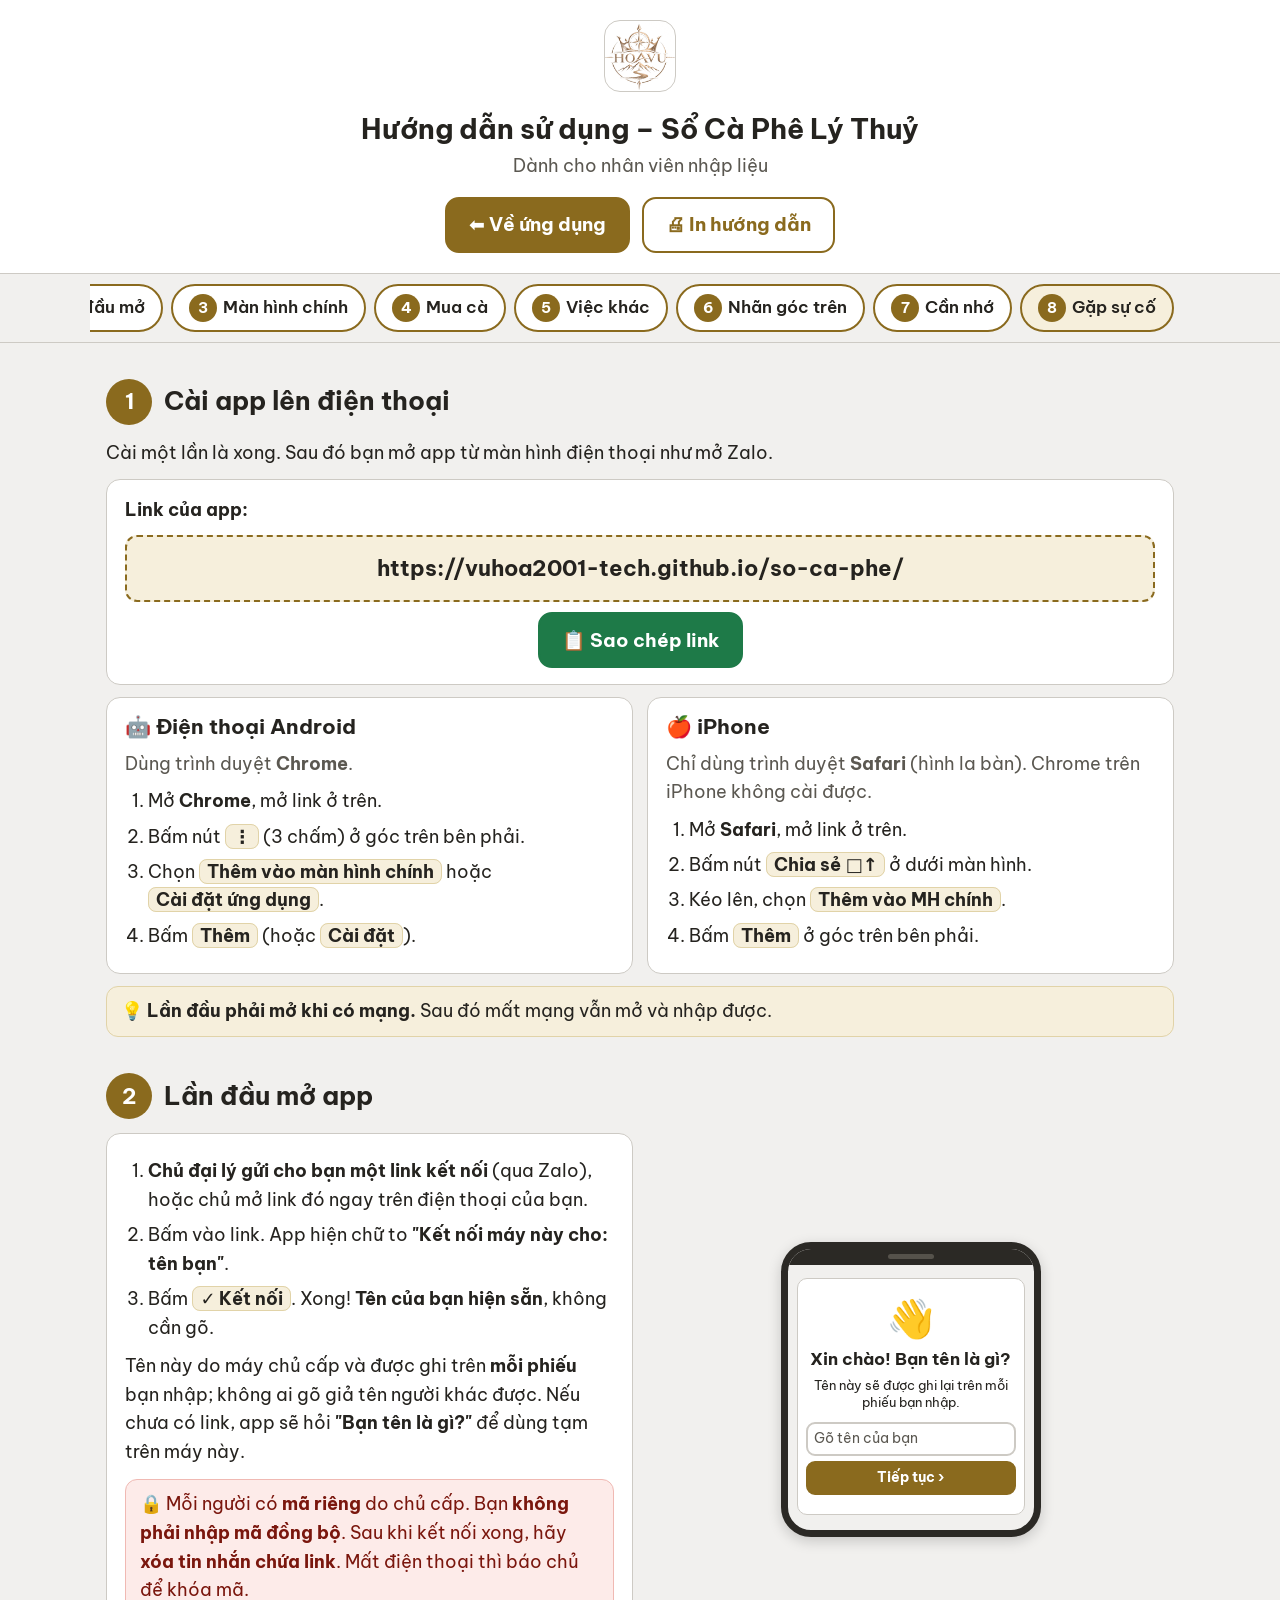
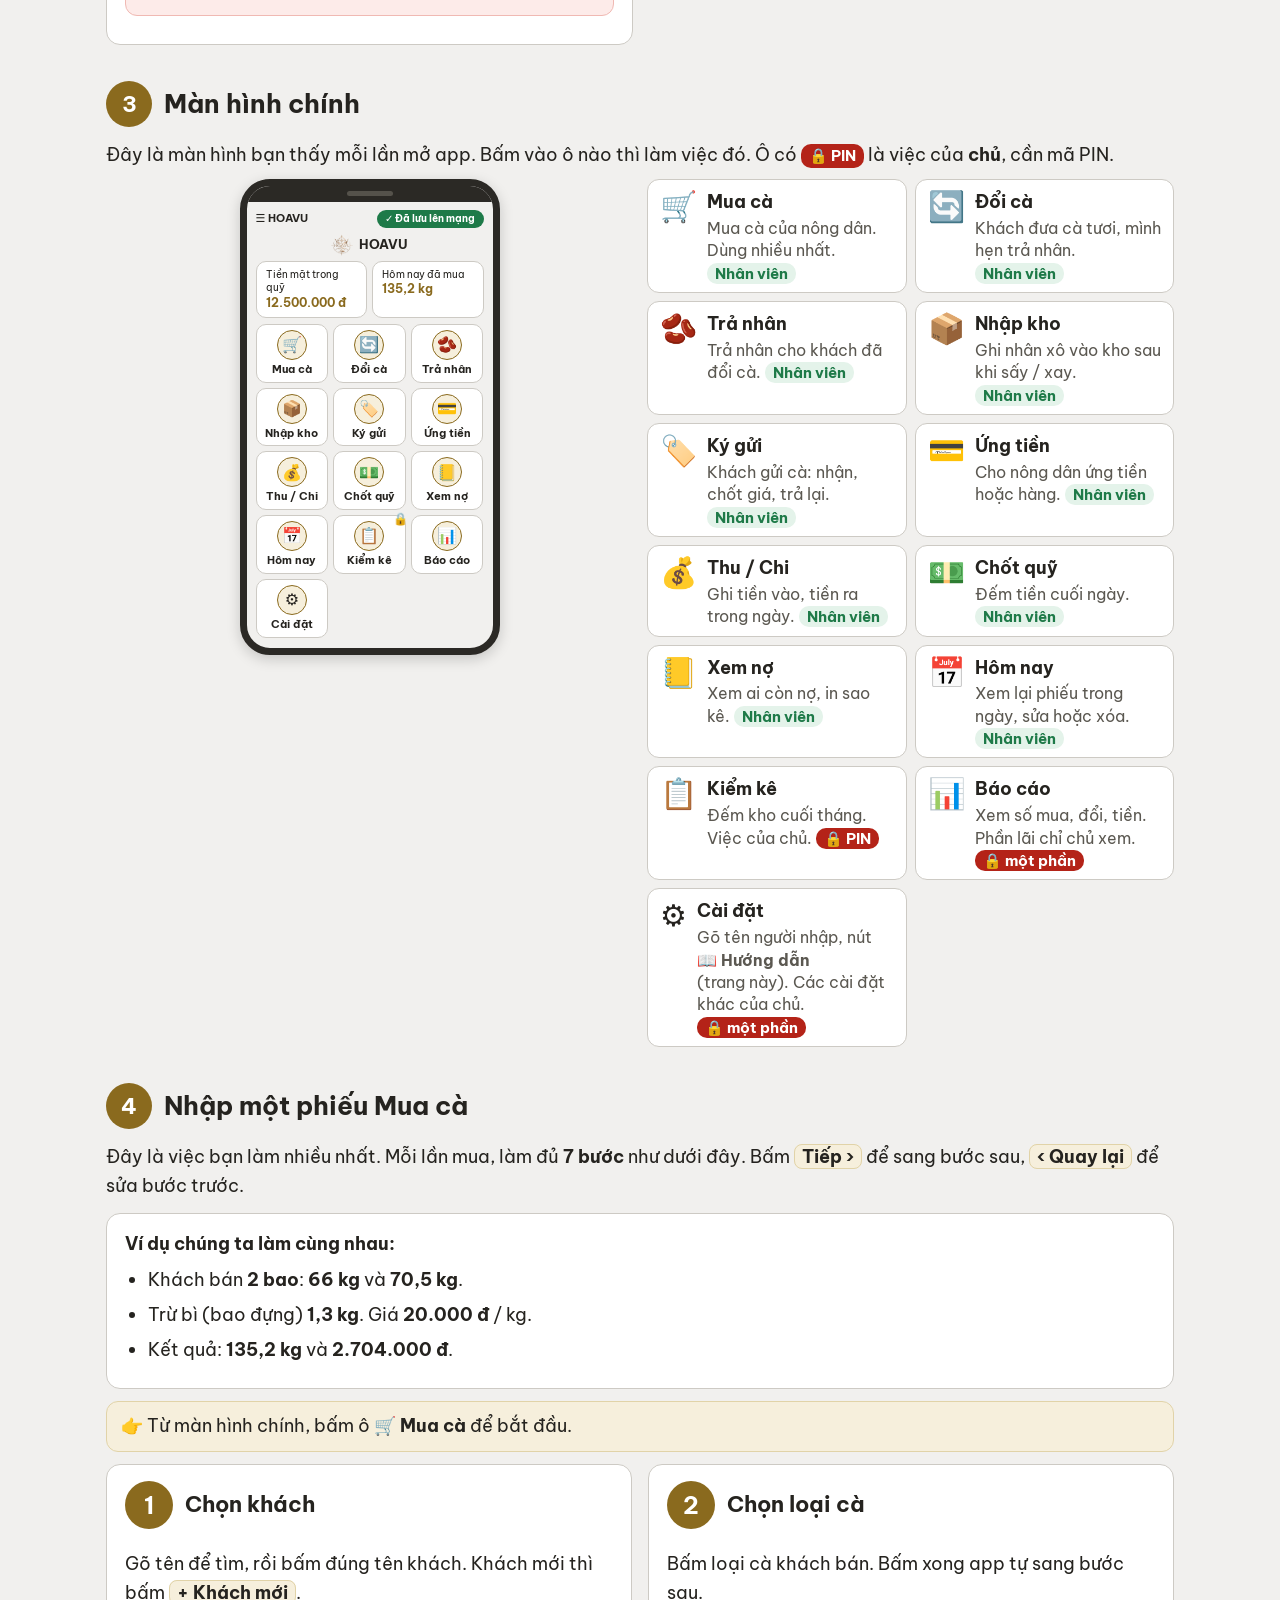
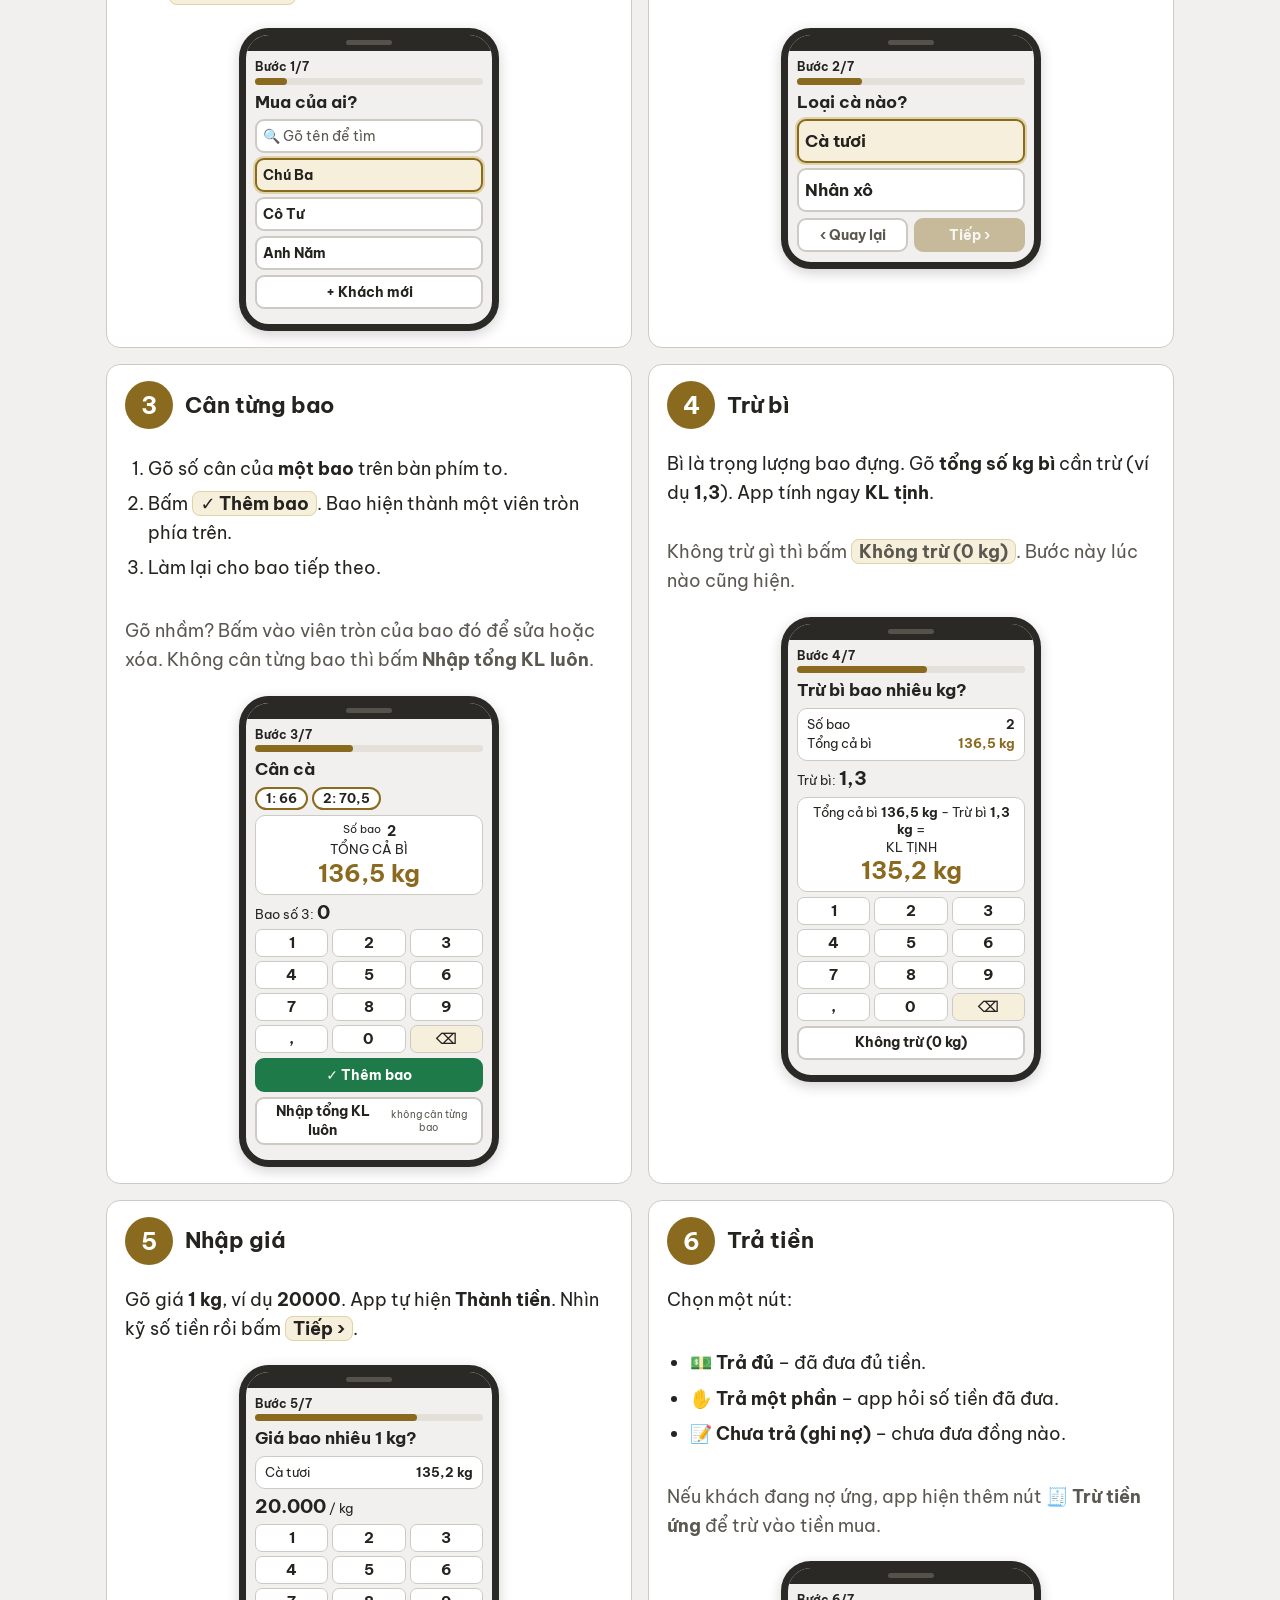
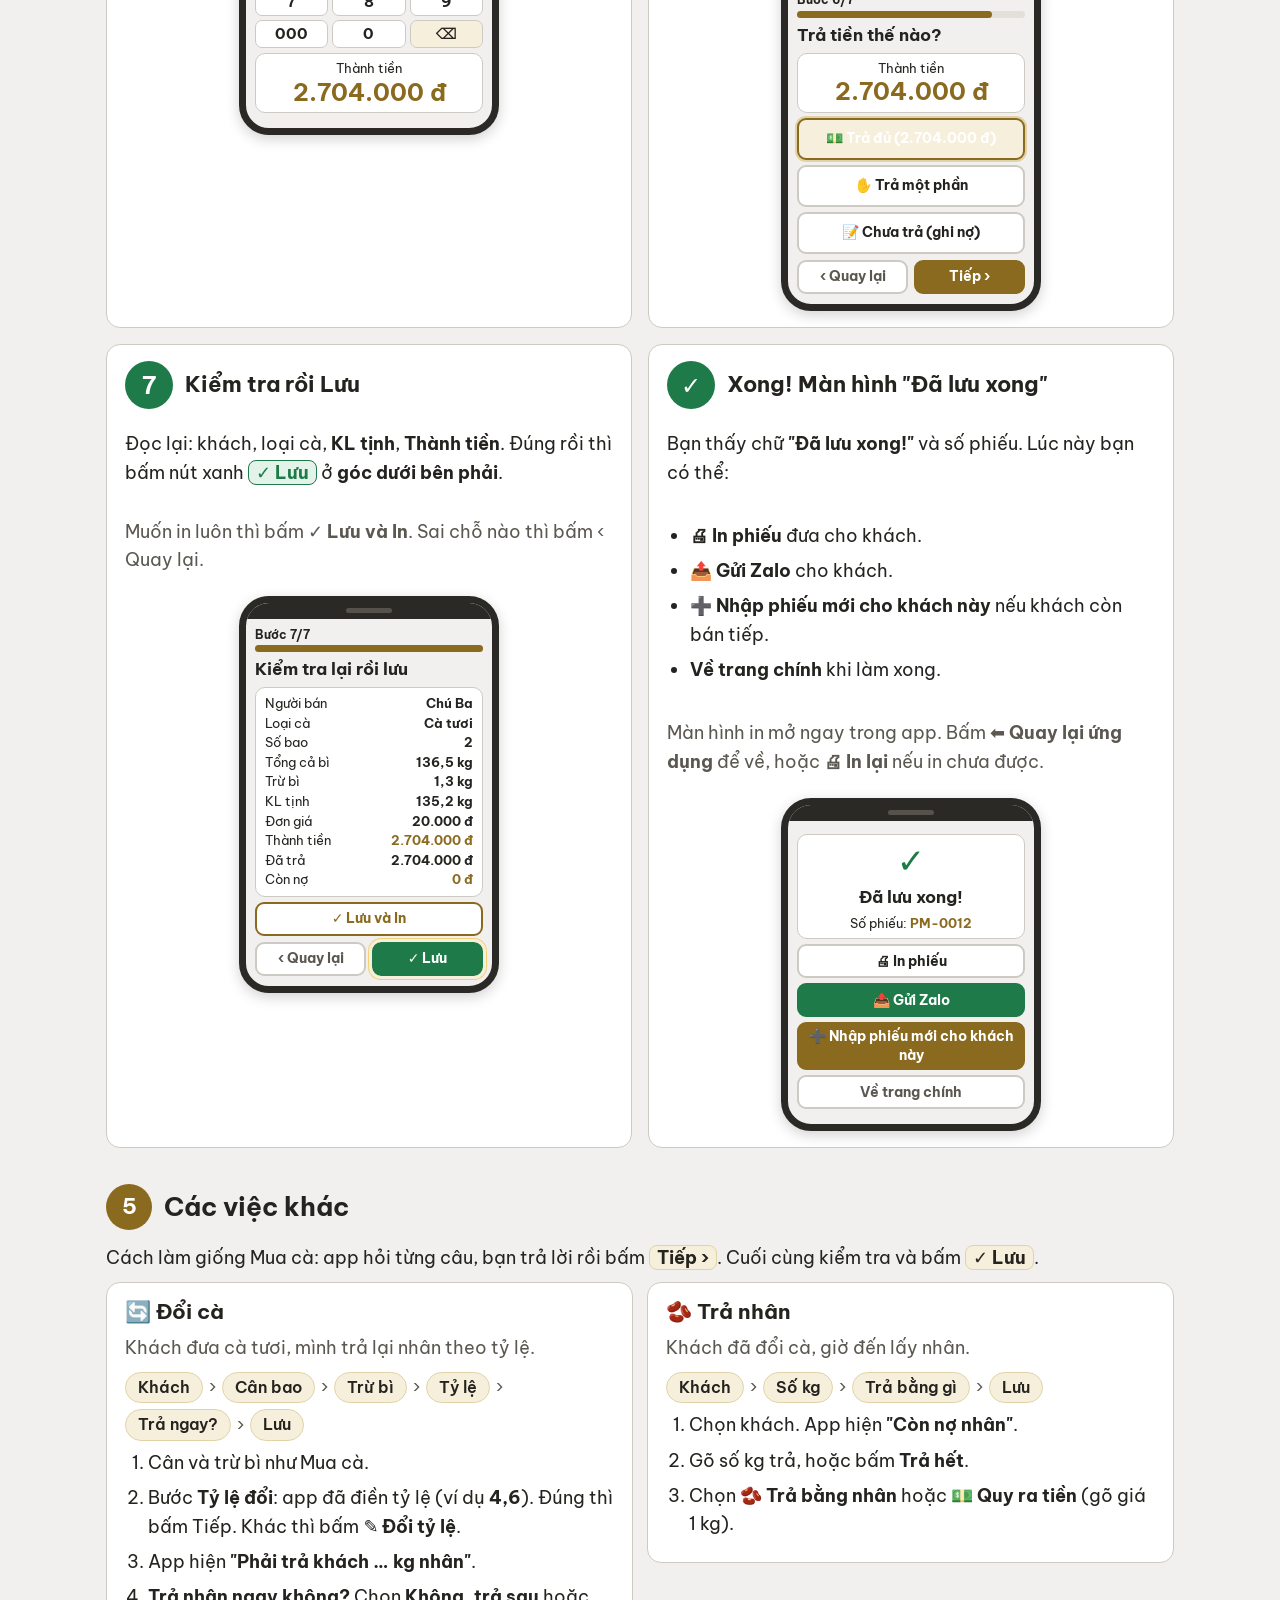
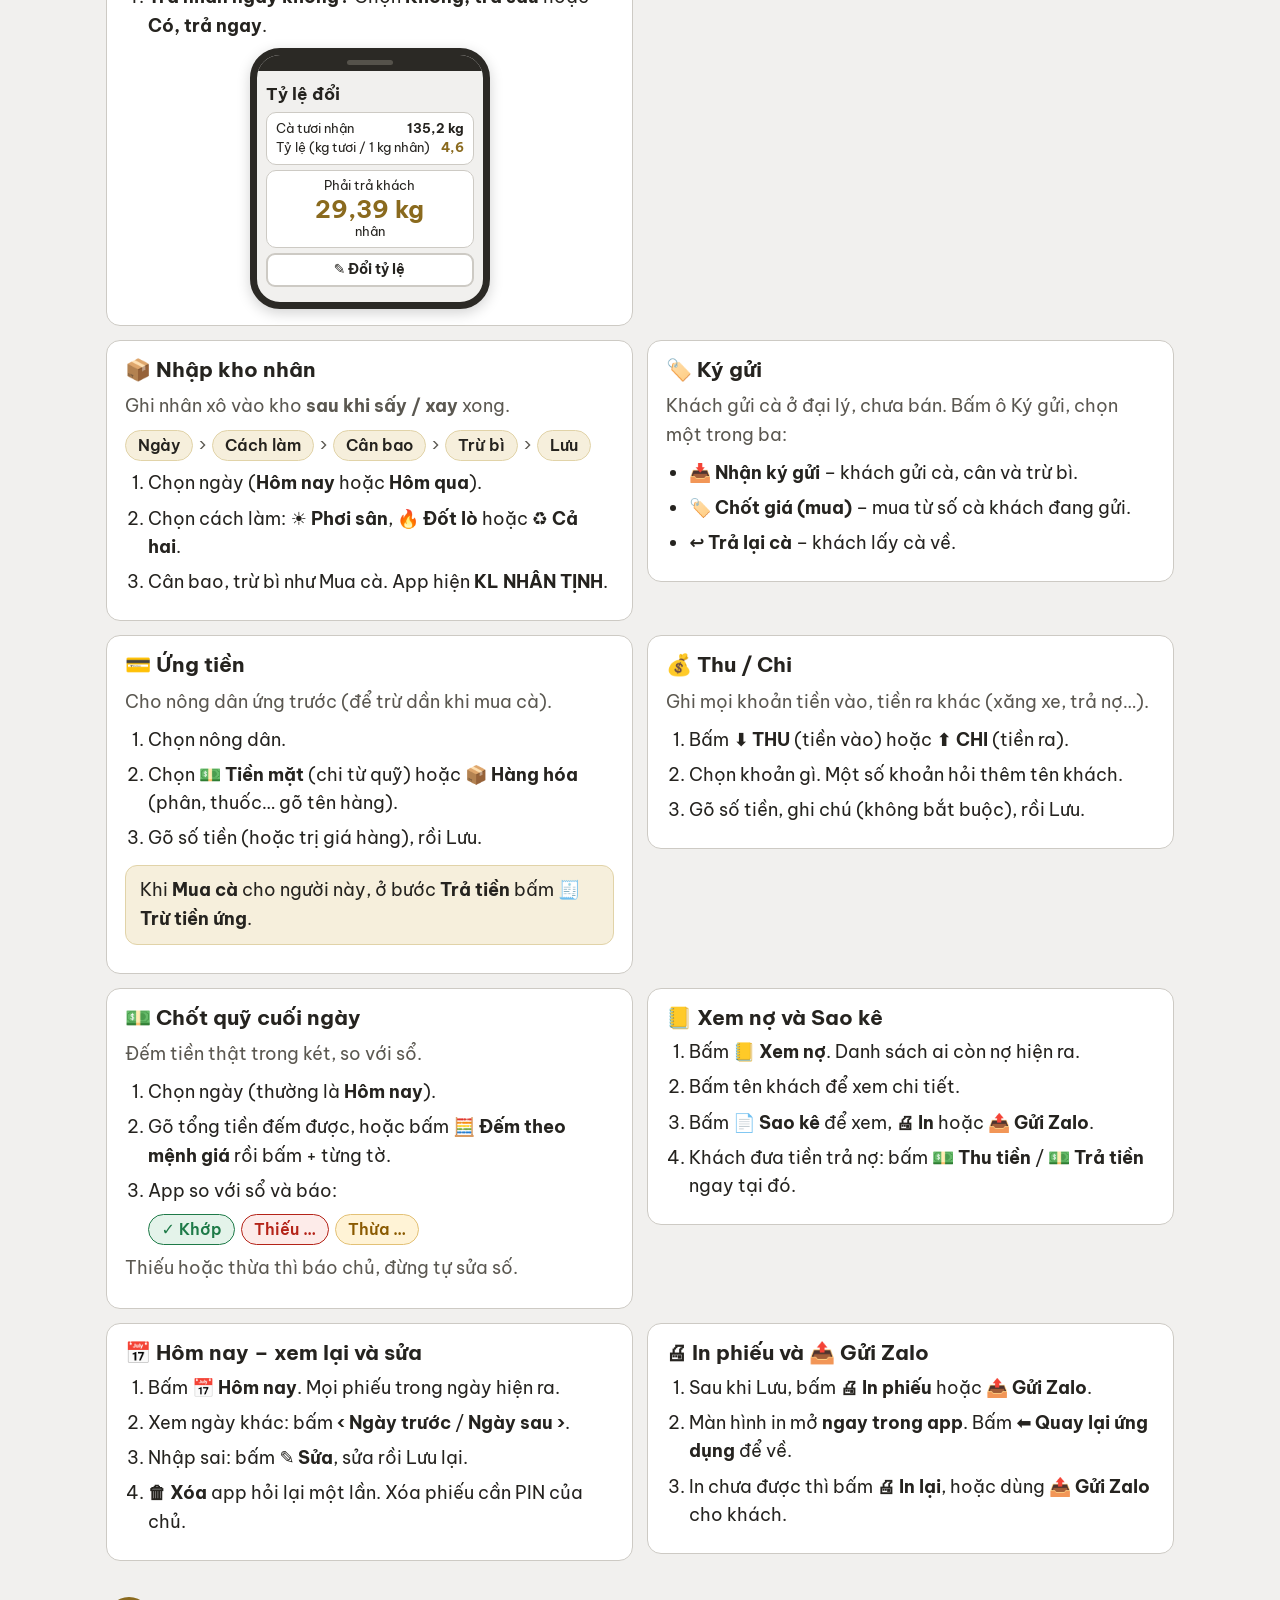
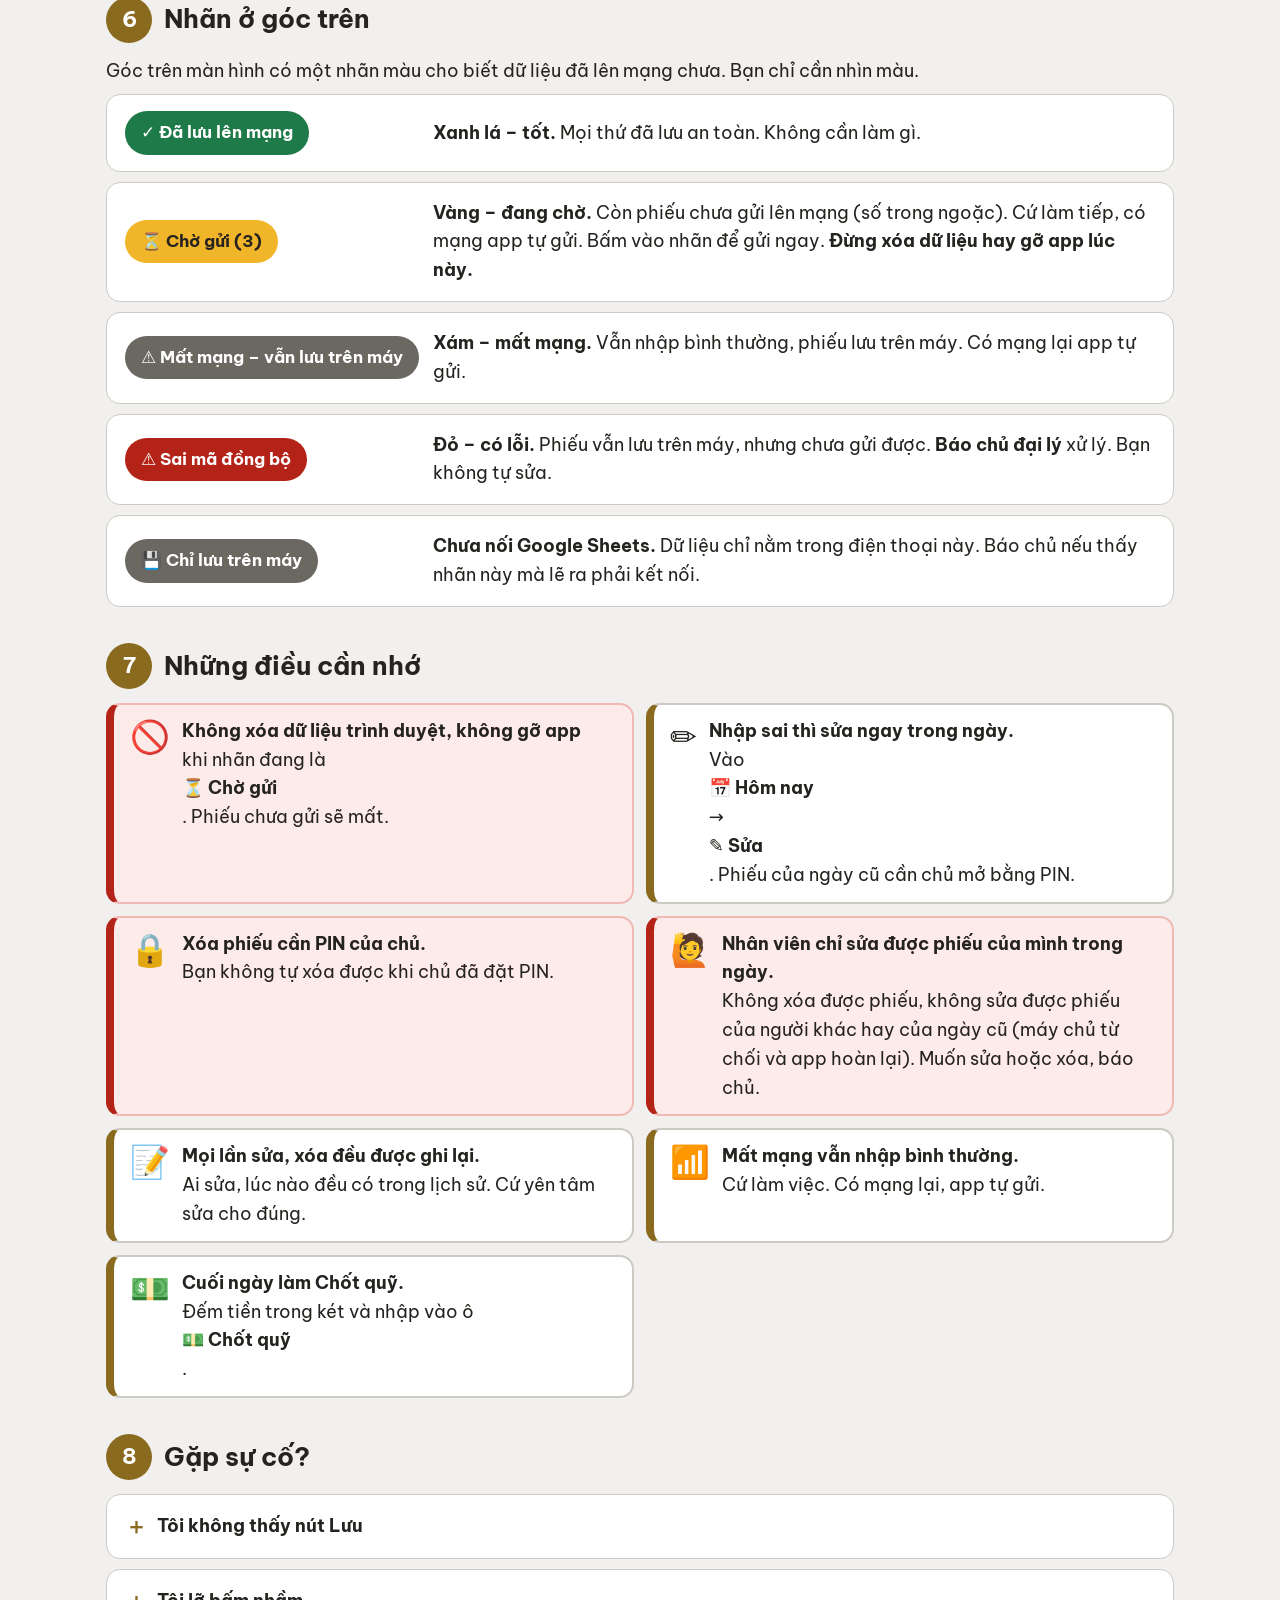
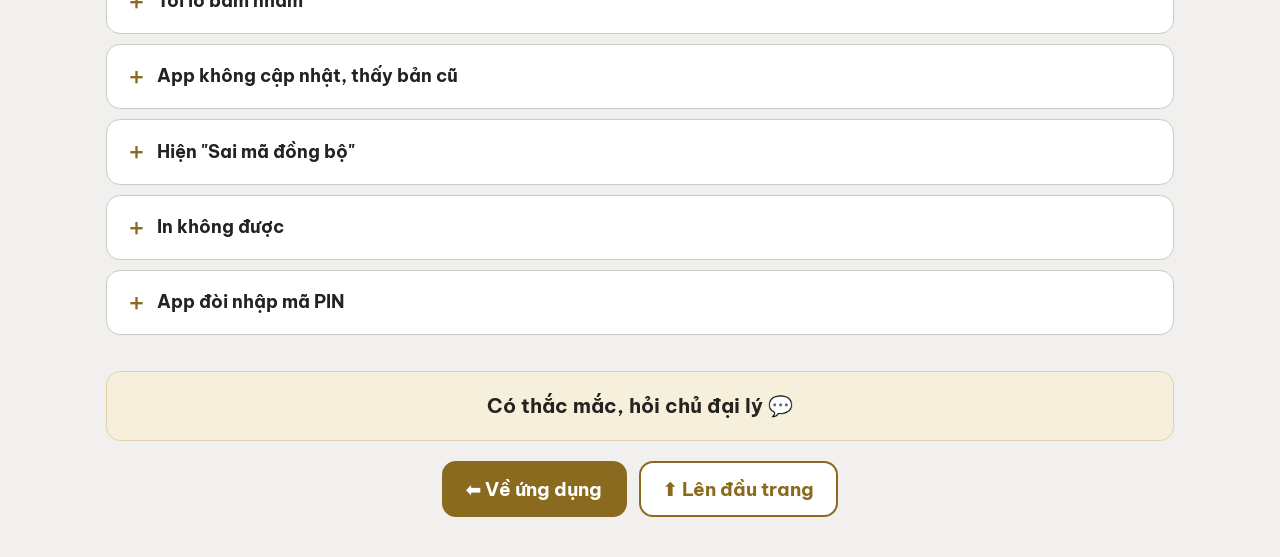
==== huong-dan.html @ 9ad2c910 "Mã truy cập riêng cho từng người, phân quyền chủ/nhân viên kiểm tra phía Apps Script, link kết nối m" ====
<!doctype html>
<html lang="vi">
<head>
<meta charset="utf-8">
<meta name="viewport" content="width=device-width, initial-scale=1">
<title>Hướng dẫn sử dụng – Sổ Cà Phê Lý Thuỷ</title>
<meta name="theme-color" content="#8a6a1e">
<link rel="icon" href="favicon-32.png">
<link rel="stylesheet" href="fonts/fonts.css">
<style>
:root{--bg:#f1f0ee;--card:#fff;--line:#cdcac4;--text:#25231f;--mut:#5b5851;--gold:#8a6a1e;--goldbg:#f6efdc;--ok:#1e7a48;--okbg:#e4f3ea;--bad:#b42318;--badbg:#fdebe9;--warn:#8a5a00;--warnbg:#fff3d6;--r:14px}
*{box-sizing:border-box}
html{scroll-behavior:smooth;scroll-padding-top:84px;-webkit-text-size-adjust:100%}
body{margin:0;background:var(--bg);color:var(--text);font-family:"Be Vietnam Pro",system-ui,-apple-system,"Segoe UI",Roboto,Arial,sans-serif;font-size:18px;line-height:1.6;overflow-x:hidden}
img{max-width:100%}
a{color:var(--gold)}
.wrap{max-width:1100px;margin:0 auto;padding:0 16px 40px}
h1,h2,h3{line-height:1.25;margin:0}
h2{font-size:26px;font-weight:700}
h3{font-size:21px;font-weight:700}
p{margin:.5em 0}
.mut{color:var(--mut)}
/* header */
.top{background:var(--card);border-bottom:1px solid var(--line)}
.top .wrap{padding-top:20px;padding-bottom:20px;text-align:center}
.top img{width:72px;height:72px;border-radius:16px;border:1px solid var(--line)}
.top h1{font-size:28px;margin-top:10px}
.top p{margin:6px 0 0;color:var(--mut)}
.btns{display:flex;flex-wrap:wrap;gap:12px;justify-content:center;margin-top:16px}
.bt{display:inline-flex;align-items:center;justify-content:center;gap:8px;min-height:56px;padding:10px 22px;border-radius:14px;border:2px solid var(--gold);background:var(--card);color:var(--gold);font-weight:700;font-size:19px;line-height:1.2;font-family:inherit;text-decoration:none;cursor:pointer}
.bt.go{background:var(--gold);color:#fff}
.bt.ok{background:var(--ok);border-color:var(--ok);color:#fff}
/* toc */
.toc{position:sticky;top:0;z-index:20;background:var(--bg);border-bottom:1px solid var(--line);padding:8px 0}
.toc .row{display:flex;gap:8px;overflow-x:auto;padding:2px 16px;max-width:1100px;margin:0 auto;scrollbar-width:thin}
.toc a{flex:none;display:inline-flex;align-items:center;gap:6px;min-height:48px;padding:6px 16px;border-radius:24px;border:2px solid var(--gold);background:var(--card);color:var(--text);font-weight:600;font-size:17px;text-decoration:none;white-space:nowrap}
.toc a b{display:grid;place-items:center;width:28px;height:28px;border-radius:50%;background:var(--gold);color:#fff;font-size:15px}
.toc a.on{background:var(--goldbg)}
/* sections */
section{margin-top:36px}
.sh{display:flex;align-items:center;gap:12px;margin-bottom:14px}
.sh .n{flex:none;display:grid;place-items:center;width:46px;height:46px;border-radius:50%;background:var(--gold);color:#fff;font-weight:700;font-size:22px}
.card{background:var(--card);border:1px solid var(--line);border-radius:var(--r);padding:16px 18px;margin:12px 0}
.card.avoid,.step,.warnc,.faq details{break-inside:avoid}
.cols{display:grid;gap:14px}
@media(min-width:760px){.cols.c2{grid-template-columns:1fr 1fr}.cols.c3{grid-template-columns:repeat(3,1fr)}}
.cols>.card{margin:0}
ol.s,ul.s{margin:.4em 0;padding-left:1.3em}
ol.s li,ul.s li{margin:.35em 0}
.tip{background:var(--goldbg);border:1px solid #e1d3a8;border-radius:12px;padding:10px 14px;margin:12px 0}
.tip.red{background:var(--badbg);border-color:#f0b9b3;color:#7a160d}
b.k{background:var(--goldbg);border:1px solid #e1d3a8;border-radius:8px;padding:0 7px;white-space:nowrap}
.link{display:block;font-weight:700;font-size:22px;word-break:break-all;text-align:center;background:var(--goldbg);border:2px dashed var(--gold);border-radius:12px;padding:14px;margin:10px 0;color:var(--text);text-decoration:none}
.lock{display:inline-block;background:var(--bad);color:#fff;border-radius:10px;padding:0 8px;font-size:15px;font-weight:700;white-space:nowrap}
.who{display:inline-block;border-radius:10px;padding:0 8px;font-size:15px;font-weight:700;background:var(--okbg);color:var(--ok);white-space:nowrap}
/* steps */
.steps{display:grid;gap:16px}
@media(min-width:900px){.steps{grid-template-columns:1fr 1fr}}
.step{background:var(--card);border:1px solid var(--line);border-radius:var(--r);padding:16px 18px;display:flex;flex-direction:column;gap:12px}
.step .hd{display:flex;align-items:center;gap:12px}
.step .num{flex:none;display:grid;place-items:center;width:48px;height:48px;border-radius:50%;background:var(--gold);color:#fff;font-weight:700;font-size:24px}
.step.final .num{background:var(--ok)}
.step .hd h3{font-size:22px}
.step .fig{display:flex;justify-content:center}
.mini-sec{margin:22px 0 0}
.mini-sec>.card{margin-top:0}
.mini-sec .cols{align-items:start}
.flow{display:flex;flex-wrap:wrap;gap:6px;align-items:center;margin:8px 0}
.flow span{background:var(--goldbg);border:1px solid #e1d3a8;border-radius:20px;padding:2px 12px;font-weight:600;font-size:16px}
.flow i{font-style:normal;color:var(--mut)}
/* phone mockup */
.phone{width:260px;flex:none;border:7px solid #2b2925;border-radius:30px;background:#f1f0ee;overflow:hidden;box-shadow:0 4px 14px rgba(0,0,0,.18);font-size:13px;line-height:1.35;color:#25231f;position:relative}
.phone .notch{height:16px;background:#2b2925;position:relative}
.phone .notch:after{content:"";position:absolute;left:50%;top:5px;width:46px;height:5px;border-radius:3px;background:#55524b;transform:translateX(-50%)}
.scr{padding:8px 9px 10px}
.pillrow{display:flex;justify-content:space-between;align-items:center;margin-bottom:6px;font-size:11px;font-weight:700}
.prog{font-size:12px;font-weight:700}
.bar{height:7px;background:#e3e0d9;border-radius:4px;margin:2px 0 6px}
.bar i{display:block;height:100%;background:var(--gold);border-radius:4px}
.q{font-size:17px;font-weight:700;margin:4px 0 6px}
.mc{background:#fff;border:1px solid #cdcac4;border-radius:10px;padding:6px 9px;margin:5px 0}
.rl{display:flex;justify-content:space-between;gap:6px;padding:1px 0}
.rl b{text-align:right}
.big{font-weight:700;color:var(--gold)}
.huge{font-size:24px;font-weight:700;color:var(--gold);display:block;text-align:center;line-height:1.2}
.ctr{text-align:center}
.mb{display:flex;align-items:center;justify-content:center;text-align:center;min-height:34px;border-radius:9px;border:2px solid #cdcac4;background:#fff;font-weight:700;font-size:14px;margin:5px 0;padding:3px 6px}
.mb small{display:block;font-size:10px;font-weight:400;color:#5b5851}
.mb.go{background:var(--gold);border-color:var(--gold);color:#fff}
.mb.ok{background:var(--ok);border-color:var(--ok);color:#fff}
.mb.sel{background:#f6efdc;border-color:var(--gold);box-shadow:0 0 0 2px #e1d3a8}
.mb.ghost{background:#fff;color:#5b5851}
.mb.bad{background:var(--bad);border-color:var(--bad);color:#fff}
.mb.ok2{color:var(--gold);border-color:var(--gold)}
.nav2{display:grid;grid-template-columns:1fr 1fr;gap:6px;margin-top:6px}
.nav2 .mb{margin:0}
.nav2 .right{background:var(--ok);border-color:var(--ok);color:#fff;outline:3px solid #f6efdc;box-shadow:0 0 0 4px #f1d27a}
.chips{display:flex;flex-wrap:wrap;gap:4px;margin:2px 0}
.chip{border:2px solid var(--gold);border-radius:16px;padding:1px 9px;font-weight:700;background:#fff;font-size:13px}
.kpd{font-size:13px;margin:4px 0}
.kpd b{font-size:19px}
.mk{display:grid;grid-template-columns:repeat(3,1fr);gap:4px;margin:4px 0}
.mk span{display:grid;place-items:center;min-height:28px;border-radius:7px;border:1px solid #cdcac4;background:#fff;font-weight:700;font-size:15px}
.mk span.d{background:#f6efdc}
.mini3{display:flex;justify-content:space-around;font-size:11px;text-align:center}
.mini3 b{display:block;font-size:14px}
.tag{position:absolute;right:6px;bottom:50px;background:#f1d27a;color:#25231f;font-weight:700;font-size:11px;padding:2px 8px;border-radius:10px}
/* home mockup tiles */
.tiles{display:grid;grid-template-columns:repeat(3,1fr);gap:5px}
.tl{background:#fff;border:1px solid #cdcac4;border-radius:10px;padding:5px 2px;text-align:center;font-weight:700;font-size:11px;position:relative}
.tl span{display:grid;place-items:center;width:30px;height:30px;margin:0 auto 2px;border-radius:50%;background:#f6efdc;border:1px solid var(--gold);font-size:16px}
.tl em{position:absolute;top:-5px;right:-3px;font-style:normal;font-size:12px}
.kpis{display:grid;grid-template-columns:1fr 1fr;gap:5px;margin-bottom:6px}
.kpis .mc{margin:0;font-size:10px}
.kpis .big{display:block;font-size:12px}
.hero{display:flex;align-items:center;gap:6px;justify-content:center;font-weight:700;margin-bottom:5px}
.hero img{width:22px;height:22px;border-radius:6px}
/* tile captions */
.tcap{display:grid;grid-template-columns:1fr;gap:8px;margin:0;padding:0;list-style:none}
@media(min-width:600px){.tcap{grid-template-columns:1fr 1fr}}
.tcap li{display:flex;gap:10px;align-items:flex-start;background:var(--card);border:1px solid var(--line);border-radius:12px;padding:8px 12px;break-inside:avoid}
.tcap .ic{flex:none;font-size:30px;line-height:1.2}
.tcap b{display:block}
.tcap small{display:block;font-size:16px;color:var(--mut);line-height:1.4}
/* pills */
.pill{display:inline-block;border-radius:24px;padding:8px 16px;font-weight:700;font-size:17px;color:#fff}
.pill.ok{background:var(--ok)}.pill.wait{background:#f1b52a;color:#25231f}.pill.off{background:#6b6862}.pill.bad{background:var(--bad)}.pill.none{background:#6b6862}
.pl{display:grid;gap:10px}
.pl .card{display:grid;gap:8px;margin:0}
@media(min-width:760px){.pl .card{grid-template-columns:300px 1fr;align-items:center}}
/* warn */
.warns{display:grid;gap:12px}
@media(min-width:760px){.warns{grid-template-columns:1fr 1fr}}
.warnc{display:flex;gap:12px;background:var(--card);border:2px solid var(--line);border-left:8px solid var(--gold);border-radius:var(--r);padding:12px 16px}
.warnc.r{border-color:#f0b9b3;border-left-color:var(--bad);background:var(--badbg)}
.warnc .ic{font-size:32px;line-height:1.2}
.warnc b{display:block}
/* faq */
.faq details{background:var(--card);border:1px solid var(--line);border-radius:var(--r);margin:10px 0;padding:0}
.faq summary{cursor:pointer;font-weight:700;padding:14px 18px;min-height:56px;list-style:none;display:flex;align-items:center;gap:10px}
.faq summary::-webkit-details-marker{display:none}
.faq summary:before{content:"＋";color:var(--gold);font-size:22px}
.faq details[open] summary:before{content:"－"}
.faq details>div{padding:0 18px 14px}
footer{margin-top:36px;text-align:center;font-weight:700;font-size:20px;background:var(--goldbg);border:1px solid #e1d3a8;border-radius:var(--r);padding:18px}
.toast{position:fixed;left:50%;bottom:20px;transform:translateX(-50%);background:#25231f;color:#fff;padding:10px 20px;border-radius:24px;font-weight:600;z-index:50}
.toast[hidden]{display:none}
@media(max-width:420px){body{font-size:18px}h2{font-size:24px}.top h1{font-size:25px}.bt{width:100%}}
/* print */
@page{size:A4;margin:12mm}
@media print{
 *{-webkit-print-color-adjust:exact;print-color-adjust:exact}
 body{background:#fff;font-size:14px;line-height:1.45}
 .no-print,.toc,.toast{display:none!important}
 .wrap{max-width:none;padding:0}
 .top{border:0}.top .wrap{padding:0 0 8px}
 .top img{width:56px;height:56px}
 h2{font-size:21px}h3{font-size:17px}
 section{margin-top:18px}
 section>.sh{break-after:avoid}
 .card,.step,.warnc,.tcap li,.pl .card,.faq details{break-inside:avoid;page-break-inside:avoid}
 .steps{grid-template-columns:1fr 1fr;gap:10px}
 .cols.c2{grid-template-columns:1fr 1fr}.cols.c3{grid-template-columns:repeat(3,1fr)}
 .tcap{grid-template-columns:1fr 1fr}
 .warns{grid-template-columns:1fr 1fr}
 .pl .card{grid-template-columns:230px 1fr}
 .faq details>div{display:block}
 .phone{box-shadow:none;transform-origin:top center}
 .link{font-size:17px}
 a{color:inherit;text-decoration:none}
}
</style>
</head>
<body>

<header class="top">
  <div class="wrap">
    <img src="logo-128.png" alt="Logo HOAVU" width="72" height="72">
    <h1>Hướng dẫn sử dụng – Sổ Cà Phê Lý Thuỷ</h1>
    <p>Dành cho nhân viên nhập liệu</p>
    <div class="btns no-print">
      <a class="bt go" href="./">⬅ Về ứng dụng</a>
      <button class="bt" type="button" onclick="window.print()">🖨 In hướng dẫn</button>
    </div>
  </div>
</header>

<nav class="toc no-print" aria-label="Mục lục">
  <div class="row">
    <a href="#cai-app"><b>1</b> Cài app</a>
    <a href="#lan-dau"><b>2</b> Lần đầu mở</a>
    <a href="#man-hinh"><b>3</b> Màn hình chính</a>
    <a href="#mua-ca"><b>4</b> Mua cà</a>
    <a href="#khac"><b>5</b> Việc khác</a>
    <a href="#nhan"><b>6</b> Nhãn góc trên</a>
    <a href="#nho"><b>7</b> Cần nhớ</a>
    <a href="#su-co"><b>8</b> Gặp sự cố</a>
  </div>
</nav>

<main class="wrap">

<!-- 1 -->
<section id="cai-app">
  <div class="sh"><span class="n">1</span><h2>Cài app lên điện thoại</h2></div>
  <p>Cài một lần là xong. Sau đó bạn mở app từ màn hình điện thoại như mở Zalo.</p>
  <div class="card avoid">
    <b>Link của app:</b>
    <a class="link" id="applink" href="https://vuhoa2001-tech.github.io/so-ca-phe/">https://vuhoa2001-tech.github.io/so-ca-phe/</a>
    <div class="btns no-print" style="margin-top:8px"><button class="bt ok" type="button" id="copybtn">📋 Sao chép link</button></div>
  </div>
  <div class="cols c2">
    <div class="card avoid">
      <h3>🤖 Điện thoại Android</h3>
      <p class="mut">Dùng trình duyệt <b>Chrome</b>.</p>
      <ol class="s">
        <li>Mở <b>Chrome</b>, mở link ở trên.</li>
        <li>Bấm nút <b class="k">⋮</b> (3 chấm) ở góc trên bên phải.</li>
        <li>Chọn <b class="k">Thêm vào màn hình chính</b> hoặc <b class="k">Cài đặt ứng dụng</b>.</li>
        <li>Bấm <b class="k">Thêm</b> (hoặc <b class="k">Cài đặt</b>).</li>
      </ol>
    </div>
    <div class="card avoid">
      <h3>🍎 iPhone</h3>
      <p class="mut">Chỉ dùng trình duyệt <b>Safari</b> (hình la bàn). Chrome trên iPhone không cài được.</p>
      <ol class="s">
        <li>Mở <b>Safari</b>, mở link ở trên.</li>
        <li>Bấm nút <b class="k">Chia sẻ □↑</b> ở dưới màn hình.</li>
        <li>Kéo lên, chọn <b class="k">Thêm vào MH chính</b>.</li>
        <li>Bấm <b class="k">Thêm</b> ở góc trên bên phải.</li>
      </ol>
    </div>
  </div>
  <div class="tip">💡 <b>Lần đầu phải mở khi có mạng.</b> Sau đó mất mạng vẫn mở và nhập được.</div>
</section>

<!-- 2 -->
<section id="lan-dau">
  <div class="sh"><span class="n">2</span><h2>Lần đầu mở app</h2></div>
  <div class="cols c2" style="align-items:center">
    <div class="card">
      <ol class="s">
        <li><b>Chủ đại lý gửi cho bạn một link kết nối</b> (qua Zalo), hoặc chủ mở link đó ngay trên điện thoại của bạn.</li>
        <li>Bấm vào link. App hiện chữ to <b>"Kết nối máy này cho: tên bạn"</b>.</li>
        <li>Bấm <b class="k">✓ Kết nối</b>. Xong! <b>Tên của bạn hiện sẵn</b>, không cần gõ.</li>
      </ol>
      <p>Tên này do máy chủ cấp và được ghi trên <b>mỗi phiếu</b> bạn nhập; không ai gõ giả tên người khác được. Nếu chưa có link, app sẽ hỏi <b>"Bạn tên là gì?"</b> để dùng tạm trên máy này.</p>
      <div class="tip red">🔒 Mỗi người có <b>mã riêng</b> do chủ cấp. Bạn <b>không phải nhập mã đồng bộ</b>. Sau khi kết nối xong, hãy <b>xóa tin nhắn chứa link</b>. Mất điện thoại thì báo chủ để khóa mã.</div>
    </div>
    <div class="fig" style="display:flex;justify-content:center">
      <div class="phone" role="img" aria-label="Màn hình chào: Xin chào! Bạn tên là gì? Có ô gõ tên và nút Tiếp tục.">
        <div class="notch"></div>
        <div class="scr" aria-hidden="true">
          <div class="mc ctr" style="padding:14px 8px"><div style="font-size:38px">👋</div><div class="q">Xin chào! Bạn tên là gì?</div><div>Tên này sẽ được ghi lại trên mỗi phiếu bạn nhập.</div>
          <div class="mb" style="justify-content:flex-start;color:#5b5851;font-weight:400;margin-top:10px">Gõ tên của bạn</div>
          <div class="mb go">Tiếp tục ›</div></div>
        </div>
      </div>
    </div>
  </div>
</section>

<!-- 3 -->
<section id="man-hinh">
  <div class="sh"><span class="n">3</span><h2>Màn hình chính</h2></div>
  <p>Đây là màn hình bạn thấy mỗi lần mở app. Bấm vào ô nào thì làm việc đó. Ô có <span class="lock">🔒 PIN</span> là việc của <b>chủ</b>, cần mã PIN.</p>
  <div class="cols c2" style="align-items:start">
    <div class="fig" style="display:flex;justify-content:center">
      <div class="phone" role="img" aria-label="Màn hình chính của app có 13 ô: Mua cà, Đổi cà, Trả nhân, Nhập kho, Ký gửi, Ứng tiền, Thu / Chi, Chốt quỹ, Xem nợ, Hôm nay, Kiểm kê, Báo cáo, Cài đặt. Mô tả từng ô ở danh sách bên cạnh.">
        <div class="notch"></div>
        <div class="scr" aria-hidden="true">
          <div class="pillrow"><span>☰ HOAVU</span><span class="pill ok" style="padding:2px 8px;font-size:10px">✓ Đã lưu lên mạng</span></div>
          <div class="hero"><img src="logo-128.png" alt="">HOAVU</div>
          <div class="kpis"><div class="mc">Tiền mặt trong quỹ<span class="big">12.500.000 đ</span></div><div class="mc">Hôm nay đã mua<span class="big">135,2 kg</span></div></div>
          <div class="tiles">
            <div class="tl"><span>🛒</span>Mua cà</div>
            <div class="tl"><span>🔄</span>Đổi cà</div>
            <div class="tl"><span>🫘</span>Trả nhân</div>
            <div class="tl"><span>📦</span>Nhập kho</div>
            <div class="tl"><span>🏷️</span>Ký gửi</div>
            <div class="tl"><span>💳</span>Ứng tiền</div>
            <div class="tl"><span>💰</span>Thu / Chi</div>
            <div class="tl"><span>💵</span>Chốt quỹ</div>
            <div class="tl"><span>📒</span>Xem nợ</div>
            <div class="tl"><span>📅</span>Hôm nay</div>
            <div class="tl"><em>🔒</em><span>📋</span>Kiểm kê</div>
            <div class="tl"><span>📊</span>Báo cáo</div>
            <div class="tl"><span>⚙️</span>Cài đặt</div>
          </div>
        </div>
      </div>
    </div>
    <ul class="tcap">
      <li><span class="ic">🛒</span><div><b>Mua cà</b><small>Mua cà của nông dân. Dùng nhiều nhất. <span class="who">Nhân viên</span></small></div></li>
      <li><span class="ic">🔄</span><div><b>Đổi cà</b><small>Khách đưa cà tươi, mình hẹn trả nhân. <span class="who">Nhân viên</span></small></div></li>
      <li><span class="ic">🫘</span><div><b>Trả nhân</b><small>Trả nhân cho khách đã đổi cà. <span class="who">Nhân viên</span></small></div></li>
      <li><span class="ic">📦</span><div><b>Nhập kho</b><small>Ghi nhân xô vào kho sau khi sấy / xay. <span class="who">Nhân viên</span></small></div></li>
      <li><span class="ic">🏷️</span><div><b>Ký gửi</b><small>Khách gửi cà: nhận, chốt giá, trả lại. <span class="who">Nhân viên</span></small></div></li>
      <li><span class="ic">💳</span><div><b>Ứng tiền</b><small>Cho nông dân ứng tiền hoặc hàng. <span class="who">Nhân viên</span></small></div></li>
      <li><span class="ic">💰</span><div><b>Thu / Chi</b><small>Ghi tiền vào, tiền ra trong ngày. <span class="who">Nhân viên</span></small></div></li>
      <li><span class="ic">💵</span><div><b>Chốt quỹ</b><small>Đếm tiền cuối ngày. <span class="who">Nhân viên</span></small></div></li>
      <li><span class="ic">📒</span><div><b>Xem nợ</b><small>Xem ai còn nợ, in sao kê. <span class="who">Nhân viên</span></small></div></li>
      <li><span class="ic">📅</span><div><b>Hôm nay</b><small>Xem lại phiếu trong ngày, sửa hoặc xóa. <span class="who">Nhân viên</span></small></div></li>
      <li><span class="ic">📋</span><div><b>Kiểm kê</b><small>Đếm kho cuối tháng. Việc của chủ. <span class="lock">🔒 PIN</span></small></div></li>
      <li><span class="ic">📊</span><div><b>Báo cáo</b><small>Xem số mua, đổi, tiền. Phần lãi chỉ chủ xem. <span class="lock">🔒 một phần</span></small></div></li>
      <li><span class="ic">⚙️</span><div><b>Cài đặt</b><small>Gõ tên người nhập, nút <b>📖 Hướng dẫn</b> (trang này). Các cài đặt khác của chủ. <span class="lock">🔒 một phần</span></small></div></li>
    </ul>
  </div>
</section>

<!-- 4 -->
<section id="mua-ca">
  <div class="sh"><span class="n">4</span><h2>Nhập một phiếu Mua cà</h2></div>
  <p>Đây là việc bạn làm nhiều nhất. Mỗi lần mua, làm đủ <b>7 bước</b> như dưới đây. Bấm <b class="k">Tiếp ›</b> để sang bước sau, <b class="k">‹ Quay lại</b> để sửa bước trước.</p>
  <div class="card">
    <b>Ví dụ chúng ta làm cùng nhau:</b>
    <ul class="s">
      <li>Khách bán <b>2 bao</b>: <b>66 kg</b> và <b>70,5 kg</b>.</li>
      <li>Trừ bì (bao đựng) <b>1,3 kg</b>. Giá <b>20.000 đ</b> / kg.</li>
      <li>Kết quả: <b>135,2 kg</b> và <b>2.704.000 đ</b>.</li>
    </ul>
  </div>
  <div class="tip">👉 Từ màn hình chính, bấm ô <b>🛒 Mua cà</b> để bắt đầu.</div>

  <div class="steps">
    <!-- step 1 -->
    <article class="step">
      <div class="hd"><span class="num">1</span><h3>Chọn khách</h3></div>
      <p>Gõ tên để tìm, rồi bấm đúng tên khách. Khách mới thì bấm <b class="k">+ Khách mới</b>.</p>
      <div class="fig"><div class="phone" role="img" aria-label="Bước 1 trên 7: Mua của ai? Có ô tìm tên và danh sách khách, ví dụ Chú Ba.">
        <div class="notch"></div><div class="scr" aria-hidden="true">
          <div class="prog">Bước 1/7</div><div class="bar"><i style="width:14%"></i></div>
          <div class="q">Mua của ai?</div>
          <div class="mb" style="justify-content:flex-start;font-weight:400;color:#5b5851">🔍 Gõ tên để tìm</div>
          <div class="mb sel" style="justify-content:flex-start">Chú Ba</div>
          <div class="mb" style="justify-content:flex-start">Cô Tư</div>
          <div class="mb" style="justify-content:flex-start">Anh Năm</div>
          <div class="mb">+ Khách mới</div>
        </div></div></div>
    </article>
    <!-- step 2 -->
    <article class="step">
      <div class="hd"><span class="num">2</span><h3>Chọn loại cà</h3></div>
      <p>Bấm loại cà khách bán. Bấm xong app tự sang bước sau.</p>
      <div class="fig"><div class="phone" role="img" aria-label="Bước 2 trên 7: Loại cà nào? Hai nút: Cà tươi và Nhân xô.">
        <div class="notch"></div><div class="scr" aria-hidden="true">
          <div class="prog">Bước 2/7</div><div class="bar"><i style="width:28.5%"></i></div>
          <div class="q">Loại cà nào?</div>
          <div class="mb sel" style="min-height:44px;font-size:17px;justify-content:flex-start">Cà tươi</div>
          <div class="mb" style="min-height:44px;font-size:17px;justify-content:flex-start">Nhân xô</div>
          <div class="nav2"><div class="mb ghost">‹ Quay lại</div><div class="mb go" style="opacity:.4">Tiếp ›</div></div>
        </div></div></div>
    </article>
    <!-- step 3 -->
    <article class="step">
      <div class="hd"><span class="num">3</span><h3>Cân từng bao</h3></div>
      <ol class="s">
        <li>Gõ số cân của <b>một bao</b> trên bàn phím to.</li>
        <li>Bấm <b class="k">✓ Thêm bao</b>. Bao hiện thành một viên tròn phía trên.</li>
        <li>Làm lại cho bao tiếp theo.</li>
      </ol>
      <p class="mut">Gõ nhầm? Bấm vào viên tròn của bao đó để sửa hoặc xóa. Không cân từng bao thì bấm <b>Nhập tổng KL luôn</b>.</p>
      <div class="fig"><div class="phone" role="img" aria-label="Bước 3 trên 7: Cân cà. Hai bao đã thêm: 66 và 70,5. TỔNG CẢ BÌ 136,5 kg. Bàn phím số lớn, nút xanh Thêm bao, nút Nhập tổng KL luôn.">
        <div class="notch"></div><div class="scr" aria-hidden="true">
          <div class="prog">Bước 3/7</div><div class="bar"><i style="width:42.8%"></i></div>
          <div class="q">Cân cà</div>
          <div class="chips"><span class="chip">1: 66</span><span class="chip">2: 70,5</span></div>
          <div class="mc ctr"><div class="mini3" style="justify-content:center">Số bao <b style="margin-left:6px">2</b></div>TỔNG CẢ BÌ <span class="huge">136,5 kg</span></div>
          <div class="kpd">Bao số 3: <b>0</b></div>
          <div class="mk"><span>1</span><span>2</span><span>3</span><span>4</span><span>5</span><span>6</span><span>7</span><span>8</span><span>9</span><span>,</span><span>0</span><span class="d">⌫</span></div>
          <div class="mb ok">✓ Thêm bao</div>
          <div class="mb">Nhập tổng KL luôn<small>không cân từng bao</small></div>
        </div></div></div>
    </article>
    <!-- step 4 -->
    <article class="step">
      <div class="hd"><span class="num">4</span><h3>Trừ bì</h3></div>
      <p>Bì là trọng lượng bao đựng. Gõ <b>tổng số kg bì</b> cần trừ (ví dụ <b>1,3</b>). App tính ngay <b>KL tịnh</b>.</p>
      <p class="mut">Không trừ gì thì bấm <b class="k">Không trừ (0 kg)</b>. Bước này lúc nào cũng hiện.</p>
      <div class="fig"><div class="phone" role="img" aria-label="Bước 4 trên 7: Trừ bì bao nhiêu kg? Tổng cả bì 136,5 trừ bì 1,3 bằng KL tịnh 135,2 kg. Bàn phím số và nút Không trừ 0 kg.">
        <div class="notch"></div><div class="scr" aria-hidden="true">
          <div class="prog">Bước 4/7</div><div class="bar"><i style="width:57%"></i></div>
          <div class="q">Trừ bì bao nhiêu kg?</div>
          <div class="mc"><div class="rl"><span>Số bao</span><b>2</b></div><div class="rl"><span>Tổng cả bì</span><b class="big">136,5 kg</b></div></div>
          <div class="kpd">Trừ bì: <b>1,3</b></div>
          <div class="mc ctr">Tổng cả bì <b>136,5 kg</b> − Trừ bì <b>1,3 kg</b> =<br>KL TỊNH <span class="huge">135,2 kg</span></div>
          <div class="mk"><span>1</span><span>2</span><span>3</span><span>4</span><span>5</span><span>6</span><span>7</span><span>8</span><span>9</span><span>,</span><span>0</span><span class="d">⌫</span></div>
          <div class="mb">Không trừ (0 kg)</div>
        </div></div></div>
    </article>
    <!-- step 5 -->
    <article class="step">
      <div class="hd"><span class="num">5</span><h3>Nhập giá</h3></div>
      <p>Gõ giá <b>1 kg</b>, ví dụ <b>20000</b>. App tự hiện <b>Thành tiền</b>. Nhìn kỹ số tiền rồi bấm <b class="k">Tiếp ›</b>.</p>
      <div class="fig"><div class="phone" role="img" aria-label="Bước 5 trên 7: Giá bao nhiêu 1 kg? Cà tươi 135,2 kg, giá 20.000 trên kg, thành tiền 2.704.000 đồng.">
        <div class="notch"></div><div class="scr" aria-hidden="true">
          <div class="prog">Bước 5/7</div><div class="bar"><i style="width:71%"></i></div>
          <div class="q">Giá bao nhiêu 1 kg?</div>
          <div class="mc"><div class="rl"><span>Cà tươi</span><b>135,2 kg</b></div></div>
          <div class="kpd"><b>20.000</b> / kg</div>
          <div class="mk"><span>1</span><span>2</span><span>3</span><span>4</span><span>5</span><span>6</span><span>7</span><span>8</span><span>9</span><span>000</span><span>0</span><span class="d">⌫</span></div>
          <div class="mc ctr">Thành tiền<span class="huge">2.704.000 đ</span></div>
        </div></div></div>
    </article>
    <!-- step 6 -->
    <article class="step">
      <div class="hd"><span class="num">6</span><h3>Trả tiền</h3></div>
      <p>Chọn một nút:</p>
      <ul class="s">
        <li><b>💵 Trả đủ</b> – đã đưa đủ tiền.</li>
        <li><b>✋ Trả một phần</b> – app hỏi số tiền đã đưa.</li>
        <li><b>📝 Chưa trả (ghi nợ)</b> – chưa đưa đồng nào.</li>
      </ul>
      <p class="mut">Nếu khách đang nợ ứng, app hiện thêm nút <b>🧾 Trừ tiền ứng</b> để trừ vào tiền mua.</p>
      <div class="fig"><div class="phone" role="img" aria-label="Bước 6 trên 7: Trả tiền thế nào? Thành tiền 2.704.000 đồng. Ba nút: Trả đủ, Trả một phần, Chưa trả ghi nợ.">
        <div class="notch"></div><div class="scr" aria-hidden="true">
          <div class="prog">Bước 6/7</div><div class="bar"><i style="width:85.7%"></i></div>
          <div class="q">Trả tiền thế nào?</div>
          <div class="mc ctr">Thành tiền<span class="huge">2.704.000 đ</span></div>
          <div class="mb ok sel" style="min-height:42px">💵 Trả đủ (2.704.000 đ)</div>
          <div class="mb" style="min-height:42px">✋ Trả một phần</div>
          <div class="mb" style="min-height:42px">📝 Chưa trả (ghi nợ)</div>
          <div class="nav2"><div class="mb ghost">‹ Quay lại</div><div class="mb go">Tiếp ›</div></div>
        </div></div></div>
    </article>
    <!-- step 7 -->
    <article class="step final">
      <div class="hd"><span class="num">7</span><h3>Kiểm tra rồi Lưu</h3></div>
      <p>Đọc lại: khách, loại cà, <b>KL tịnh</b>, <b>Thành tiền</b>. Đúng rồi thì bấm nút xanh <b class="k" style="background:var(--okbg);border-color:var(--ok);color:var(--ok)">✓ Lưu</b> ở <b>góc dưới bên phải</b>.</p>
      <p class="mut">Muốn in luôn thì bấm <b>✓ Lưu và In</b>. Sai chỗ nào thì bấm ‹ Quay lại.</p>
      <div class="fig"><div class="phone" role="img" aria-label="Bước 7 trên 7: Kiểm tra lại rồi lưu. Khách Chú Ba, cà tươi, tổng cả bì 136,5, trừ bì 1,3, KL tịnh 135,2 kg, đơn giá 20.000, thành tiền 2.704.000 đồng. Nút Lưu và In, nút xanh Lưu ở góc dưới bên phải.">
        <div class="notch"></div><div class="scr" aria-hidden="true">
          <div class="prog">Bước 7/7</div><div class="bar"><i style="width:100%"></i></div>
          <div class="q">Kiểm tra lại rồi lưu</div>
          <div class="mc">
            <div class="rl"><span>Người bán</span><b>Chú Ba</b></div>
            <div class="rl"><span>Loại cà</span><b>Cà tươi</b></div>
            <div class="rl"><span>Số bao</span><b>2</b></div>
            <div class="rl"><span>Tổng cả bì</span><b>136,5 kg</b></div>
            <div class="rl"><span>Trừ bì</span><b>1,3 kg</b></div>
            <div class="rl"><span>KL tịnh</span><b>135,2 kg</b></div>
            <div class="rl"><span>Đơn giá</span><b>20.000 đ</b></div>
            <div class="rl"><span>Thành tiền</span><b class="big">2.704.000 đ</b></div>
            <div class="rl"><span>Đã trả</span><b>2.704.000 đ</b></div>
            <div class="rl"><span>Còn nợ</span><b class="big">0 đ</b></div>
          </div>
          <div class="mb ok2">✓ Lưu và In</div>
          <div class="nav2"><div class="mb ghost">‹ Quay lại</div><div class="mb right">✓ Lưu</div></div>
        </div></div></div>
    </article>
    <!-- done -->
    <article class="step final">
      <div class="hd"><span class="num">✓</span><h3>Xong! Màn hình "Đã lưu xong"</h3></div>
      <p>Bạn thấy chữ <b>"Đã lưu xong!"</b> và số phiếu. Lúc này bạn có thể:</p>
      <ul class="s">
        <li><b>🖨 In phiếu</b> đưa cho khách.</li>
        <li><b>📤 Gửi Zalo</b> cho khách.</li>
        <li><b>➕ Nhập phiếu mới cho khách này</b> nếu khách còn bán tiếp.</li>
        <li><b>Về trang chính</b> khi làm xong.</li>
      </ul>
      <p class="mut">Màn hình in mở ngay trong app. Bấm <b>⬅ Quay lại ứng dụng</b> để về, hoặc <b>🖨 In lại</b> nếu in chưa được.</p>
      <div class="fig"><div class="phone" role="img" aria-label="Màn hình Đã lưu xong, có các nút In phiếu, Gửi Zalo, Nhập phiếu mới cho khách này, Về trang chính.">
        <div class="notch"></div><div class="scr" aria-hidden="true">
          <div class="mc ctr"><div class="huge" style="color:#1e7a48;font-size:34px">✓</div><div class="q">Đã lưu xong!</div>Số phiếu: <b class="big">PM-0012</b></div>
          <div class="mb">🖨 In phiếu</div>
          <div class="mb ok">📤 Gửi Zalo</div>
          <div class="mb go">➕ Nhập phiếu mới cho khách này</div>
          <div class="mb ghost">Về trang chính</div>
        </div></div></div>
    </article>
  </div>
</section>

<!-- 5 -->
<section id="khac">
  <div class="sh"><span class="n">5</span><h2>Các việc khác</h2></div>
  <p>Cách làm giống Mua cà: app hỏi từng câu, bạn trả lời rồi bấm <b class="k">Tiếp ›</b>. Cuối cùng kiểm tra và bấm <b class="k">✓ Lưu</b>.</p>

  <div class="cols c2" style="align-items:start">

    <div class="card avoid" id="doi-ca">
      <h3>🔄 Đổi cà</h3>
      <p class="mut">Khách đưa cà tươi, mình trả lại nhân theo tỷ lệ.</p>
      <div class="flow"><span>Khách</span><i>›</i><span>Cân bao</span><i>›</i><span>Trừ bì</span><i>›</i><span>Tỷ lệ</span><i>›</i><span>Trả ngay?</span><i>›</i><span>Lưu</span></div>
      <ol class="s">
        <li>Cân và trừ bì như Mua cà.</li>
        <li>Bước <b>Tỷ lệ đổi</b>: app đã điền tỷ lệ (ví dụ <b>4,6</b>). Đúng thì bấm Tiếp. Khác thì bấm <b>✎ Đổi tỷ lệ</b>.</li>
        <li>App hiện <b>"Phải trả khách … kg nhân"</b>.</li>
        <li><b>Trả nhân ngay không?</b> Chọn <b>Không, trả sau</b> hoặc <b>Có, trả ngay</b>.</li>
      </ol>
      <div class="fig" style="display:flex;justify-content:center"><div class="phone" style="width:240px" role="img" aria-label="Bước tỷ lệ đổi: cà tươi nhận 135,2 kg, tỷ lệ 4,6, phải trả khách 29,39 kg nhân.">
        <div class="notch"></div><div class="scr" aria-hidden="true">
          <div class="q">Tỷ lệ đổi</div>
          <div class="mc"><div class="rl"><span>Cà tươi nhận</span><b>135,2 kg</b></div><div class="rl"><span>Tỷ lệ (kg tươi / 1 kg nhân)</span><b class="big">4,6</b></div></div>
          <div class="mc ctr">Phải trả khách<span class="huge">29,39 kg</span>nhân</div>
          <div class="mb">✎ Đổi tỷ lệ</div>
        </div></div></div>
    </div>

    <div class="card avoid">
      <h3>🫘 Trả nhân</h3>
      <p class="mut">Khách đã đổi cà, giờ đến lấy nhân.</p>
      <div class="flow"><span>Khách</span><i>›</i><span>Số kg</span><i>›</i><span>Trả bằng gì</span><i>›</i><span>Lưu</span></div>
      <ol class="s">
        <li>Chọn khách. App hiện <b>"Còn nợ nhân"</b>.</li>
        <li>Gõ số kg trả, hoặc bấm <b>Trả hết</b>.</li>
        <li>Chọn <b>🫘 Trả bằng nhân</b> hoặc <b>💵 Quy ra tiền</b> (gõ giá 1 kg).</li>
      </ol>
    </div>

    <div class="card avoid">
      <h3>📦 Nhập kho nhân</h3>
      <p class="mut">Ghi nhân xô vào kho <b>sau khi sấy / xay</b> xong.</p>
      <div class="flow"><span>Ngày</span><i>›</i><span>Cách làm</span><i>›</i><span>Cân bao</span><i>›</i><span>Trừ bì</span><i>›</i><span>Lưu</span></div>
      <ol class="s">
        <li>Chọn ngày (<b>Hôm nay</b> hoặc <b>Hôm qua</b>).</li>
        <li>Chọn cách làm: <b>☀️ Phơi sân</b>, <b>🔥 Đốt lò</b> hoặc <b>♻️ Cả hai</b>.</li>
        <li>Cân bao, trừ bì như Mua cà. App hiện <b>KL NHÂN TỊNH</b>.</li>
      </ol>
    </div>

    <div class="card avoid">
      <h3>🏷️ Ký gửi</h3>
      <p class="mut">Khách gửi cà ở đại lý, chưa bán. Bấm ô Ký gửi, chọn một trong ba:</p>
      <ul class="s">
        <li><b>📥 Nhận ký gửi</b> – khách gửi cà, cân và trừ bì.</li>
        <li><b>🏷️ Chốt giá (mua)</b> – mua từ số cà khách đang gửi.</li>
        <li><b>↩️ Trả lại cà</b> – khách lấy cà về.</li>
      </ul>
    </div>

    <div class="card avoid">
      <h3>💳 Ứng tiền</h3>
      <p class="mut">Cho nông dân ứng trước (để trừ dần khi mua cà).</p>
      <ol class="s">
        <li>Chọn nông dân.</li>
        <li>Chọn <b>💵 Tiền mặt</b> (chi từ quỹ) hoặc <b>📦 Hàng hóa</b> (phân, thuốc… gõ tên hàng).</li>
        <li>Gõ số tiền (hoặc trị giá hàng), rồi Lưu.</li>
      </ol>
      <div class="tip">Khi <b>Mua cà</b> cho người này, ở bước <b>Trả tiền</b> bấm <b>🧾 Trừ tiền ứng</b>.</div>
    </div>

    <div class="card avoid">
      <h3>💰 Thu / Chi</h3>
      <p class="mut">Ghi mọi khoản tiền vào, tiền ra khác (xăng xe, trả nợ…).</p>
      <ol class="s">
        <li>Bấm <b>⬇ THU</b> (tiền vào) hoặc <b>⬆ CHI</b> (tiền ra).</li>
        <li>Chọn khoản gì. Một số khoản hỏi thêm tên khách.</li>
        <li>Gõ số tiền, ghi chú (không bắt buộc), rồi Lưu.</li>
      </ol>
    </div>

    <div class="card avoid">
      <h3>💵 Chốt quỹ cuối ngày</h3>
      <p class="mut">Đếm tiền thật trong két, so với sổ.</p>
      <ol class="s">
        <li>Chọn ngày (thường là <b>Hôm nay</b>).</li>
        <li>Gõ tổng tiền đếm được, hoặc bấm <b>🧮 Đếm theo mệnh giá</b> rồi bấm + từng tờ.</li>
        <li>App so với sổ và báo:
          <div class="flow"><span style="background:var(--okbg);color:var(--ok);border-color:var(--ok)">✓ Khớp</span><span style="background:var(--badbg);color:var(--bad);border-color:var(--bad)">Thiếu …</span><span style="background:var(--warnbg);color:var(--warn);border-color:#e3c176">Thừa …</span></div>
        </li>
      </ol>
      <p class="mut">Thiếu hoặc thừa thì báo chủ, đừng tự sửa số.</p>
    </div>

    <div class="card avoid">
      <h3>📒 Xem nợ và Sao kê</h3>
      <ol class="s">
        <li>Bấm <b>📒 Xem nợ</b>. Danh sách ai còn nợ hiện ra.</li>
        <li>Bấm tên khách để xem chi tiết.</li>
        <li>Bấm <b>📄 Sao kê</b> để xem, <b>🖨 In</b> hoặc <b>📤 Gửi Zalo</b>.</li>
        <li>Khách đưa tiền trả nợ: bấm <b>💵 Thu tiền</b> / <b>💵 Trả tiền</b> ngay tại đó.</li>
      </ol>
    </div>

    <div class="card avoid">
      <h3>📅 Hôm nay – xem lại và sửa</h3>
      <ol class="s">
        <li>Bấm <b>📅 Hôm nay</b>. Mọi phiếu trong ngày hiện ra.</li>
        <li>Xem ngày khác: bấm <b>‹ Ngày trước</b> / <b>Ngày sau ›</b>.</li>
        <li>Nhập sai: bấm <b>✎ Sửa</b>, sửa rồi Lưu lại.</li>
        <li><b>🗑 Xóa</b> app hỏi lại một lần. Xóa phiếu cần PIN của chủ.</li>
      </ol>
    </div>

    <div class="card avoid">
      <h3>🖨 In phiếu và 📤 Gửi Zalo</h3>
      <ol class="s">
        <li>Sau khi Lưu, bấm <b>🖨 In phiếu</b> hoặc <b>📤 Gửi Zalo</b>.</li>
        <li>Màn hình in mở <b>ngay trong app</b>. Bấm <b>⬅ Quay lại ứng dụng</b> để về.</li>
        <li>In chưa được thì bấm <b>🖨 In lại</b>, hoặc dùng <b>📤 Gửi Zalo</b> cho khách.</li>
      </ol>
    </div>

  </div>
</section>

<!-- 6 -->
<section id="nhan">
  <div class="sh"><span class="n">6</span><h2>Nhãn ở góc trên</h2></div>
  <p>Góc trên màn hình có một nhãn màu cho biết dữ liệu đã lên mạng chưa. Bạn chỉ cần nhìn màu.</p>
  <div class="pl">
    <div class="card"><div><span class="pill ok">✓ Đã lưu lên mạng</span></div><div><b>Xanh lá – tốt.</b> Mọi thứ đã lưu an toàn. Không cần làm gì.</div></div>
    <div class="card"><div><span class="pill wait">⏳ Chờ gửi (3)</span></div><div><b>Vàng – đang chờ.</b> Còn phiếu chưa gửi lên mạng (số trong ngoặc). Cứ làm tiếp, có mạng app tự gửi. Bấm vào nhãn để gửi ngay. <b>Đừng xóa dữ liệu hay gỡ app lúc này.</b></div></div>
    <div class="card"><div><span class="pill off">⚠ Mất mạng – vẫn lưu trên máy</span></div><div><b>Xám – mất mạng.</b> Vẫn nhập bình thường, phiếu lưu trên máy. Có mạng lại app tự gửi.</div></div>
    <div class="card"><div><span class="pill bad">⚠ Sai mã đồng bộ</span></div><div><b>Đỏ – có lỗi.</b> Phiếu vẫn lưu trên máy, nhưng chưa gửi được. <b>Báo chủ đại lý</b> xử lý. Bạn không tự sửa.</div></div>
    <div class="card"><div><span class="pill none">💾 Chỉ lưu trên máy</span></div><div><b>Chưa nối Google Sheets.</b> Dữ liệu chỉ nằm trong điện thoại này. Báo chủ nếu thấy nhãn này mà lẽ ra phải kết nối.</div></div>
  </div>
</section>

<!-- 7 -->
<section id="nho">
  <div class="sh"><span class="n">7</span><h2>Những điều cần nhớ</h2></div>
  <div class="warns">
    <div class="warnc r"><span class="ic">🚫</span><div><b>Không xóa dữ liệu trình duyệt, không gỡ app</b>khi nhãn đang là <b>⏳ Chờ gửi</b>. Phiếu chưa gửi sẽ mất.</div></div>
    <div class="warnc"><span class="ic">✏️</span><div><b>Nhập sai thì sửa ngay trong ngày.</b>Vào <b>📅 Hôm nay</b> → <b>✎ Sửa</b>. Phiếu của ngày cũ cần chủ mở bằng PIN.</div></div>
    <div class="warnc r"><span class="ic">🔒</span><div><b>Xóa phiếu cần PIN của chủ.</b>Bạn không tự xóa được khi chủ đã đặt PIN.</div></div>
    <div class="warnc r"><span class="ic">🙋</span><div><b>Nhân viên chỉ sửa được phiếu của mình trong ngày.</b>Không xóa được phiếu, không sửa được phiếu của người khác hay của ngày cũ (máy chủ từ chối và app hoàn lại). Muốn sửa hoặc xóa, báo chủ.</div></div>
    <div class="warnc"><span class="ic">📝</span><div><b>Mọi lần sửa, xóa đều được ghi lại.</b>Ai sửa, lúc nào đều có trong lịch sử. Cứ yên tâm sửa cho đúng.</div></div>
    <div class="warnc"><span class="ic">📶</span><div><b>Mất mạng vẫn nhập bình thường.</b>Cứ làm việc. Có mạng lại, app tự gửi.</div></div>
    <div class="warnc"><span class="ic">💵</span><div><b>Cuối ngày làm Chốt quỹ.</b>Đếm tiền trong két và nhập vào ô <b>💵 Chốt quỹ</b>.</div></div>
  </div>
</section>

<!-- 8 -->
<section id="su-co">
  <div class="sh"><span class="n">8</span><h2>Gặp sự cố?</h2></div>
  <div class="faq">
    <details>
      <summary>Tôi không thấy nút Lưu</summary>
      <div>Nút <b>✓ Lưu</b> chỉ hiện ở <b>bước cuối</b> (Bước 7/7 – "Kiểm tra lại rồi lưu"). Kéo màn hình xuống một chút. Nút xanh nằm ở <b>góc dưới bên phải</b>.</div>
    </details>
    <details>
      <summary>Tôi lỡ bấm nhầm</summary>
      <div>Bấm <b>‹ Quay lại</b> để về bước trước, rồi làm lại. Chưa bấm <b>✓ Lưu</b> thì chưa ghi gì vào sổ. Đã Lưu rồi thì vào <b>📅 Hôm nay</b> bấm <b>✎ Sửa</b>.</div>
    </details>
    <details>
      <summary>App không cập nhật, thấy bản cũ</summary>
      <div>Mở app khi <b>có mạng</b>. Rồi <b>đóng hẳn app</b> (vuốt tắt hẳn) và mở lại một lần nữa.</div>
    </details>
    <details>
      <summary>Hiện "Sai mã đồng bộ"</summary>
      <div>Đừng tự sửa. <b>Báo chủ đại lý.</b> Phiếu của bạn vẫn lưu trên máy, không mất.</div>
    </details>
    <details>
      <summary>In không được</summary>
      <div>Bấm <b>🖨 In lại</b> thử một lần nữa. Vẫn không được thì dùng <b>📤 Gửi Zalo</b> gửi phiếu cho khách. Xong bấm <b>⬅ Quay lại ứng dụng</b>.</div>
    </details>
    <details>
      <summary>App đòi nhập mã PIN</summary>
      <div>Đó là việc của <b>chủ</b> (xóa phiếu, sửa phiếu ngày cũ, Kiểm kê…). Bạn không cần biết PIN. Hãy nhờ chủ làm giúp.</div>
    </details>
  </div>
</section>

<footer>Có thắc mắc, hỏi chủ đại lý 💬</footer>

<div class="btns no-print" style="margin-top:20px">
  <a class="bt go" href="./">⬅ Về ứng dụng</a>
  <a class="bt" href="#">⬆ Lên đầu trang</a>
</div>

</main>
<div class="toast" id="toast" hidden role="status"></div>

<script>
(function(){
  // Copy link
  var b=document.getElementById('copybtn'),t=document.getElementById('toast');
  function say(m){t.textContent=m;t.hidden=false;clearTimeout(say.h);say.h=setTimeout(function(){t.hidden=true;},2200);}
  if(b)b.addEventListener('click',function(){
    var u='https://vuhoa2001-tech.github.io/so-ca-phe/';
    function fallback(){var i=document.createElement('input');i.value=u;document.body.appendChild(i);i.select();try{document.execCommand('copy');say('Đã sao chép link');}catch(e){say('Hãy giữ ngón tay lên link để sao chép');}document.body.removeChild(i);}
    if(navigator.clipboard&&navigator.clipboard.writeText){navigator.clipboard.writeText(u).then(function(){say('Đã sao chép link');},fallback);}else fallback();
  });
  // Highlight TOC chip of current section
  var links=[].slice.call(document.querySelectorAll('.toc a'));
  if('IntersectionObserver' in window){
    var io=new IntersectionObserver(function(es){es.forEach(function(e){if(e.isIntersecting){links.forEach(function(a){a.classList.toggle('on',a.getAttribute('href')==='#'+e.target.id);});var on=document.querySelector('.toc a.on');if(on&&on.scrollIntoView){var r=on.parentNode;r.scrollLeft=on.offsetLeft-16;}}});},{rootMargin:'-90px 0px -65% 0px'});
    links.forEach(function(a){var s=document.querySelector(a.getAttribute('href'));if(s)io.observe(s);});
  }
  // Open all FAQ when printing
  window.addEventListener('beforeprint',function(){[].forEach.call(document.querySelectorAll('.faq details'),function(d){d.setAttribute('open','');});});
})();
</script>
</body>
</html>
---- fonts/fonts.css ----
﻿/* Be Vietnam Pro (OFL 1.1), tải từ fonts.gstatic.com qua Google Fonts CSS API; chỉ subset vietnamese + latin. Xem _manifest.md */
@font-face { font-family: "Be Vietnam Pro"; font-style: normal; font-weight: 400; font-display: swap; src: url("bevietnampro-400-vietnamese.woff2") format("woff2"); unicode-range: U+0102-0103, U+0110-0111, U+0128-0129, U+0168-0169, U+01A0-01A1, U+01AF-01B0, U+0300-0301, U+0303-0304, U+0308-0309, U+0323, U+0329, U+1EA0-1EF9, U+20AB; }
@font-face { font-family: "Be Vietnam Pro"; font-style: normal; font-weight: 400; font-display: swap; src: url("bevietnampro-400-latin.woff2") format("woff2"); unicode-range: U+0000-00FF, U+0131, U+0152-0153, U+02BB-02BC, U+02C6, U+02DA, U+02DC, U+0304, U+0308, U+0329, U+2000-206F, U+20AC, U+2122, U+2191, U+2193, U+2212, U+2215, U+FEFF, U+FFFD; }
@font-face { font-family: "Be Vietnam Pro"; font-style: normal; font-weight: 500; font-display: swap; src: url("bevietnampro-500-vietnamese.woff2") format("woff2"); unicode-range: U+0102-0103, U+0110-0111, U+0128-0129, U+0168-0169, U+01A0-01A1, U+01AF-01B0, U+0300-0301, U+0303-0304, U+0308-0309, U+0323, U+0329, U+1EA0-1EF9, U+20AB; }
@font-face { font-family: "Be Vietnam Pro"; font-style: normal; font-weight: 500; font-display: swap; src: url("bevietnampro-500-latin.woff2") format("woff2"); unicode-range: U+0000-00FF, U+0131, U+0152-0153, U+02BB-02BC, U+02C6, U+02DA, U+02DC, U+0304, U+0308, U+0329, U+2000-206F, U+20AC, U+2122, U+2191, U+2193, U+2212, U+2215, U+FEFF, U+FFFD; }
@font-face { font-family: "Be Vietnam Pro"; font-style: normal; font-weight: 600; font-display: swap; src: url("bevietnampro-600-vietnamese.woff2") format("woff2"); unicode-range: U+0102-0103, U+0110-0111, U+0128-0129, U+0168-0169, U+01A0-01A1, U+01AF-01B0, U+0300-0301, U+0303-0304, U+0308-0309, U+0323, U+0329, U+1EA0-1EF9, U+20AB; }
@font-face { font-family: "Be Vietnam Pro"; font-style: normal; font-weight: 600; font-display: swap; src: url("bevietnampro-600-latin.woff2") format("woff2"); unicode-range: U+0000-00FF, U+0131, U+0152-0153, U+02BB-02BC, U+02C6, U+02DA, U+02DC, U+0304, U+0308, U+0329, U+2000-206F, U+20AC, U+2122, U+2191, U+2193, U+2212, U+2215, U+FEFF, U+FFFD; }
@font-face { font-family: "Be Vietnam Pro"; font-style: normal; font-weight: 700; font-display: swap; src: url("bevietnampro-700-vietnamese.woff2") format("woff2"); unicode-range: U+0102-0103, U+0110-0111, U+0128-0129, U+0168-0169, U+01A0-01A1, U+01AF-01B0, U+0300-0301, U+0303-0304, U+0308-0309, U+0323, U+0329, U+1EA0-1EF9, U+20AB; }
@font-face { font-family: "Be Vietnam Pro"; font-style: normal; font-weight: 700; font-display: swap; src: url("bevietnampro-700-latin.woff2") format("woff2"); unicode-range: U+0000-00FF, U+0131, U+0152-0153, U+02BB-02BC, U+02C6, U+02DA, U+02DC, U+0304, U+0308, U+0329, U+2000-206F, U+20AC, U+2122, U+2191, U+2193, U+2212, U+2215, U+FEFF, U+FFFD; }
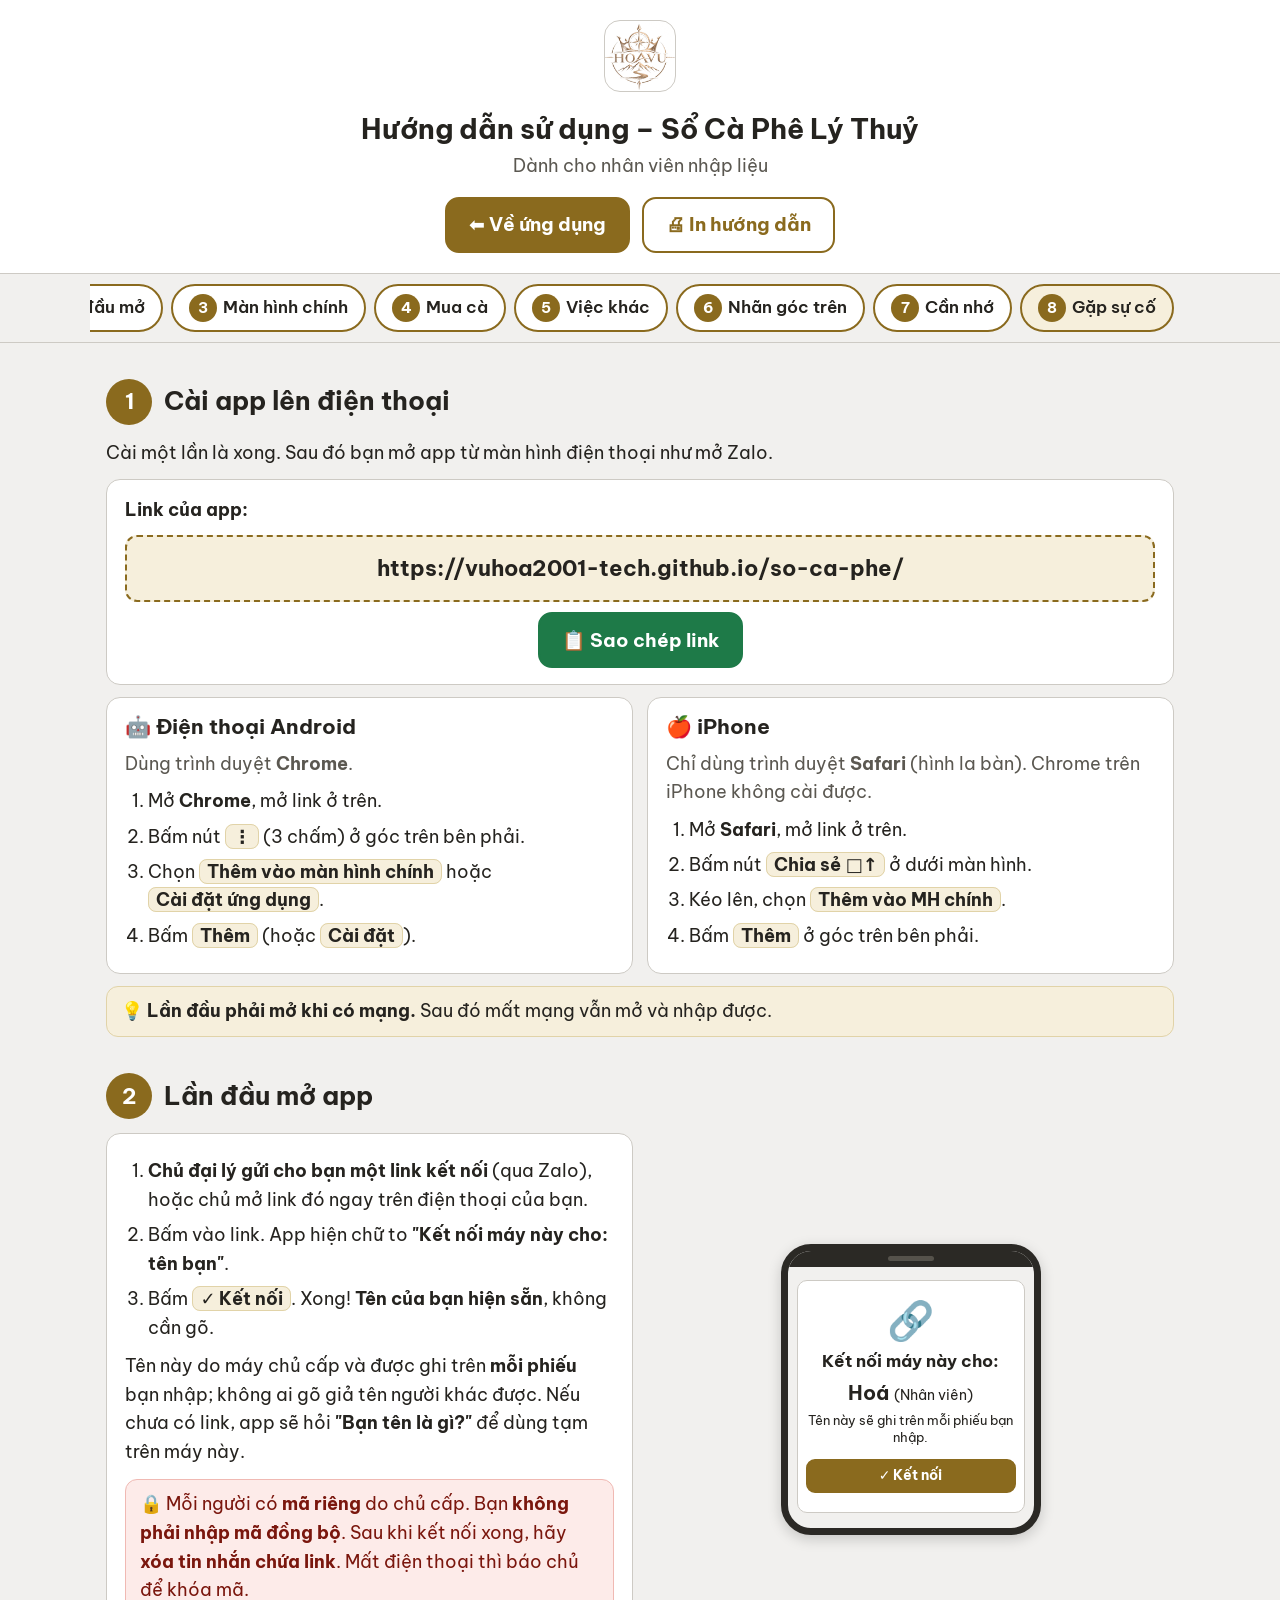
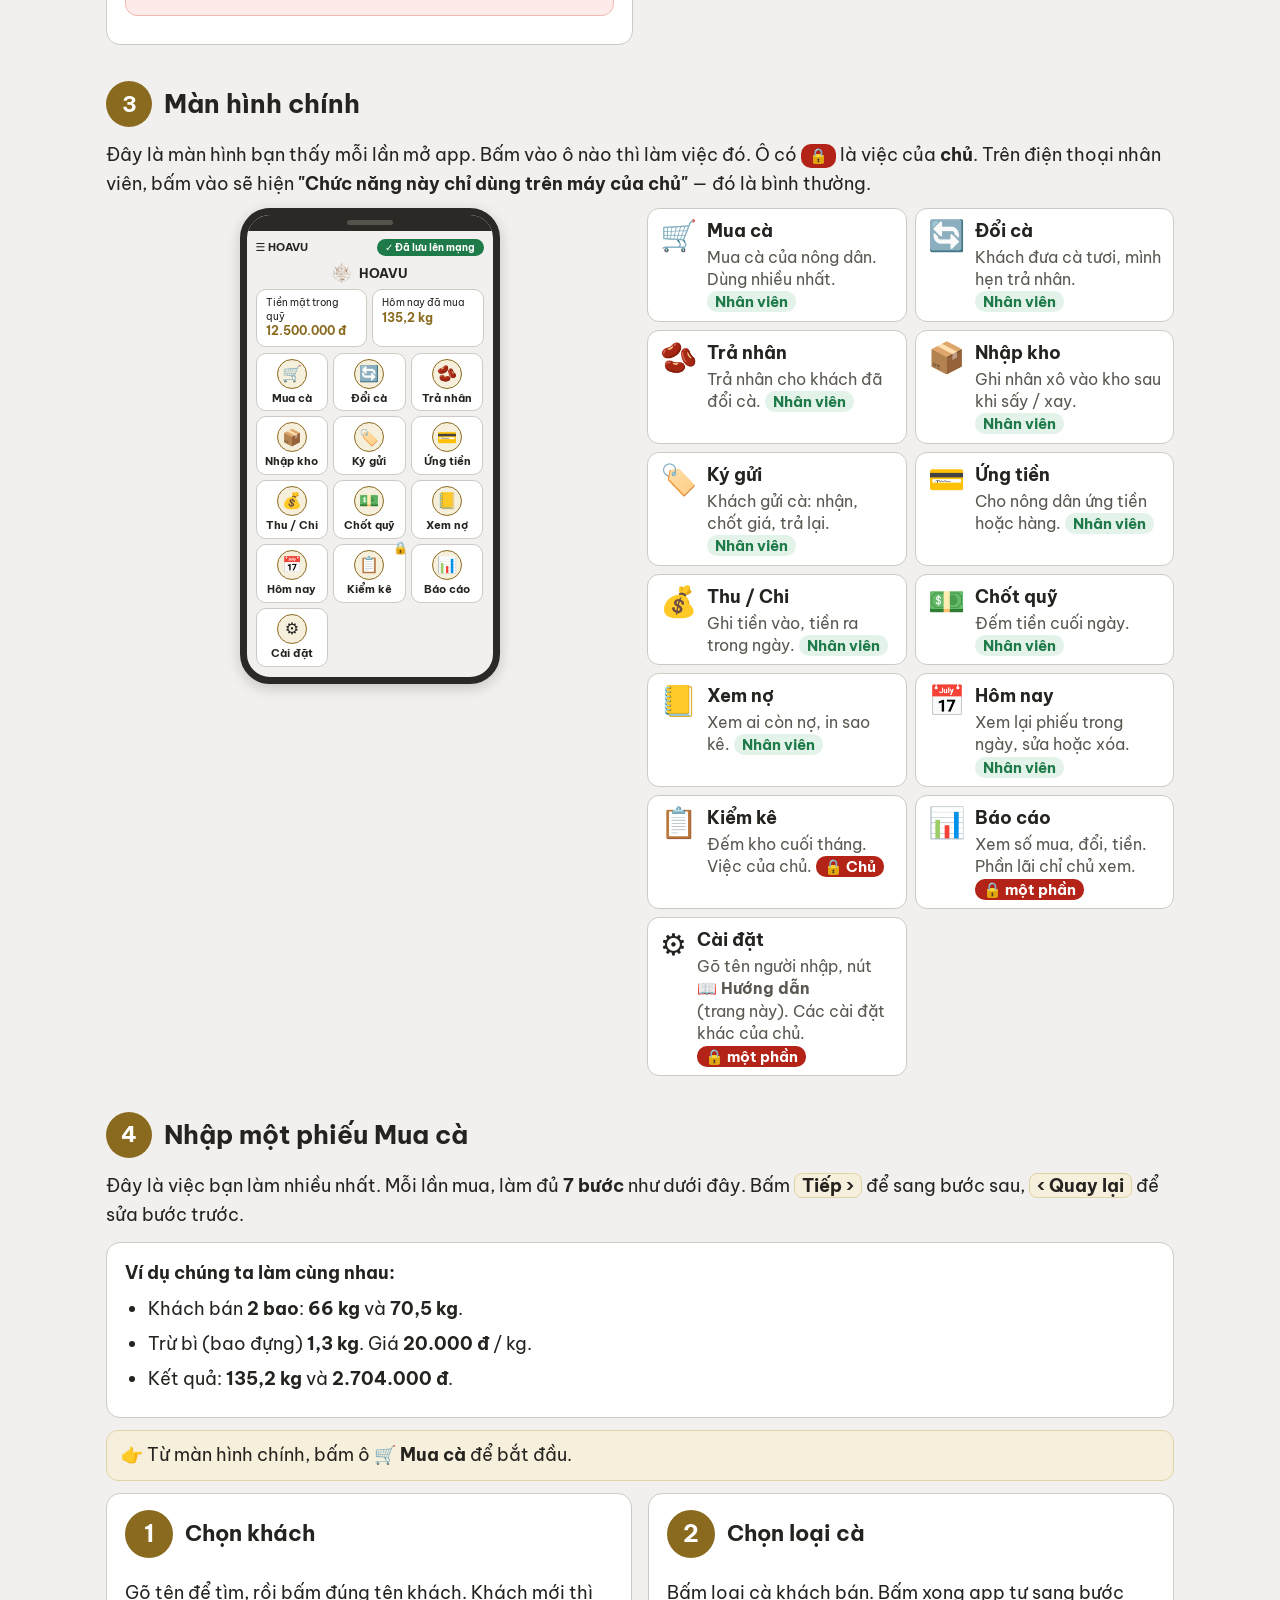
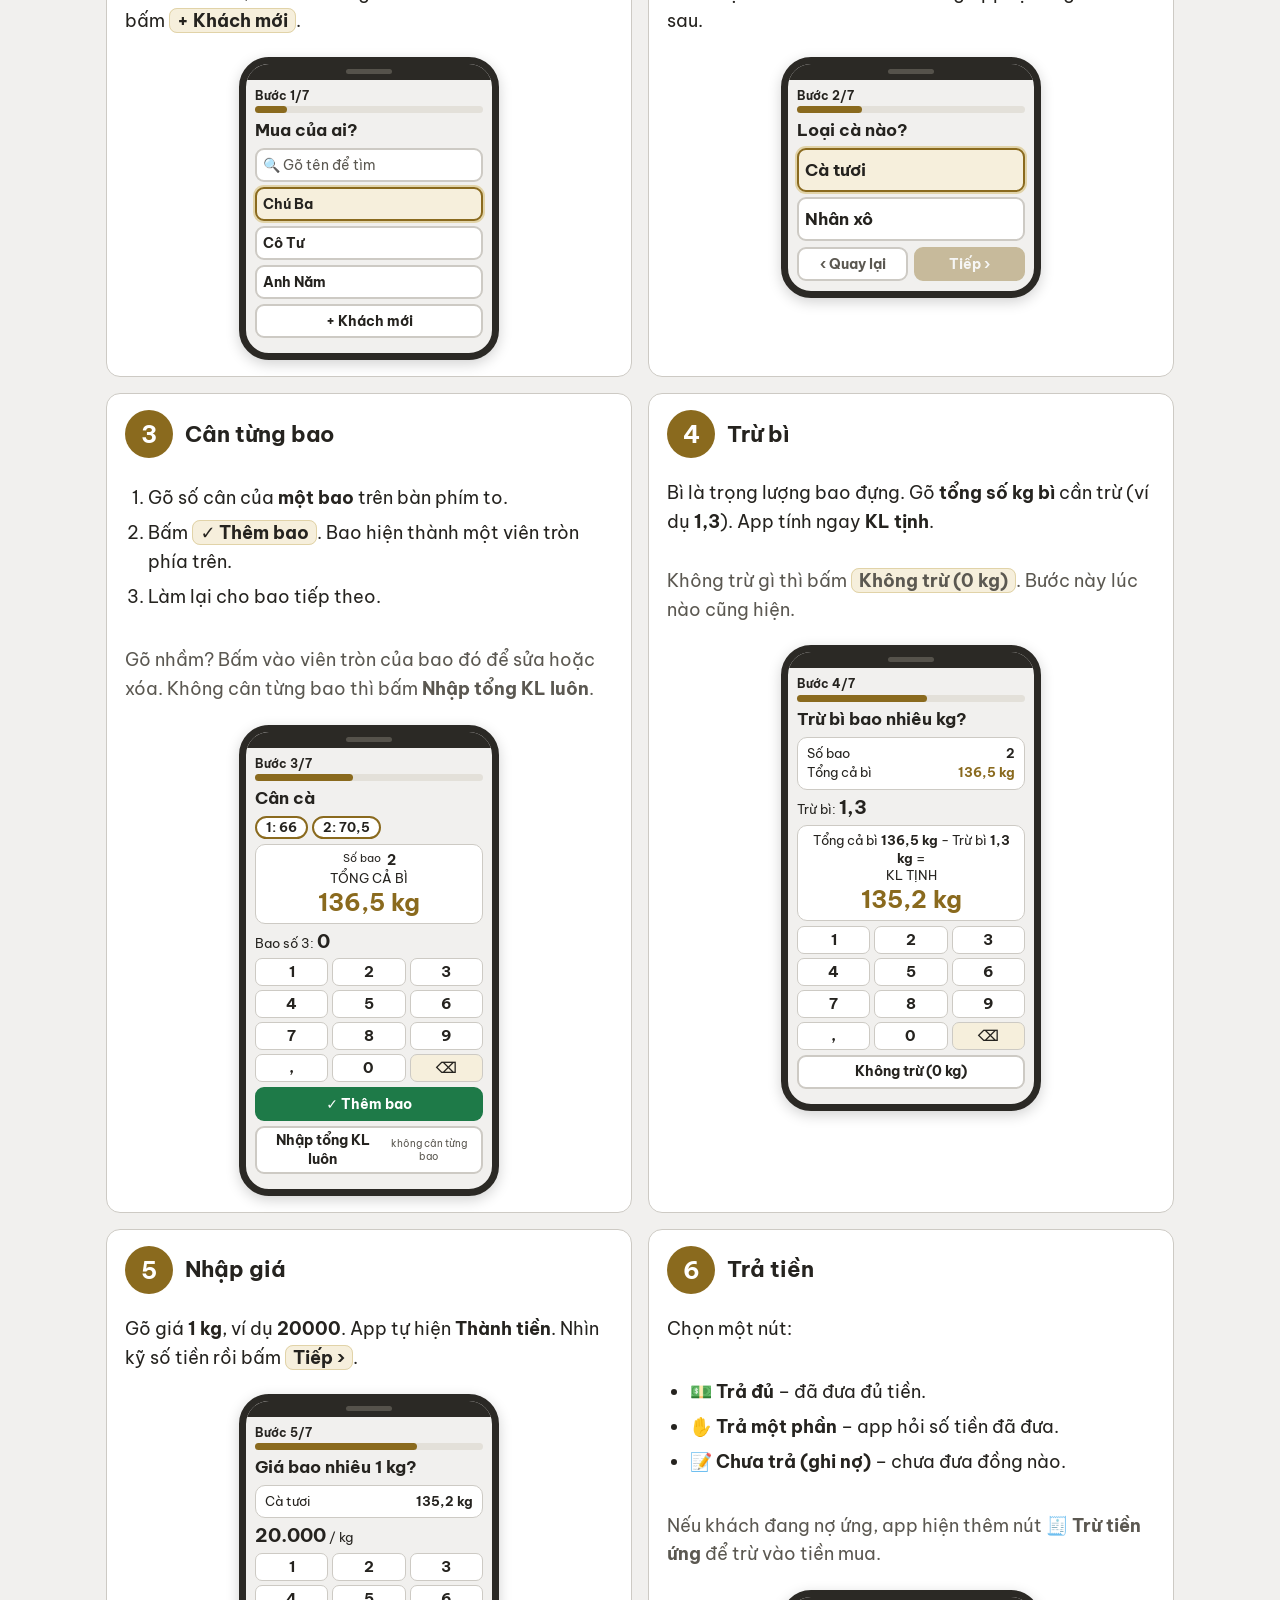
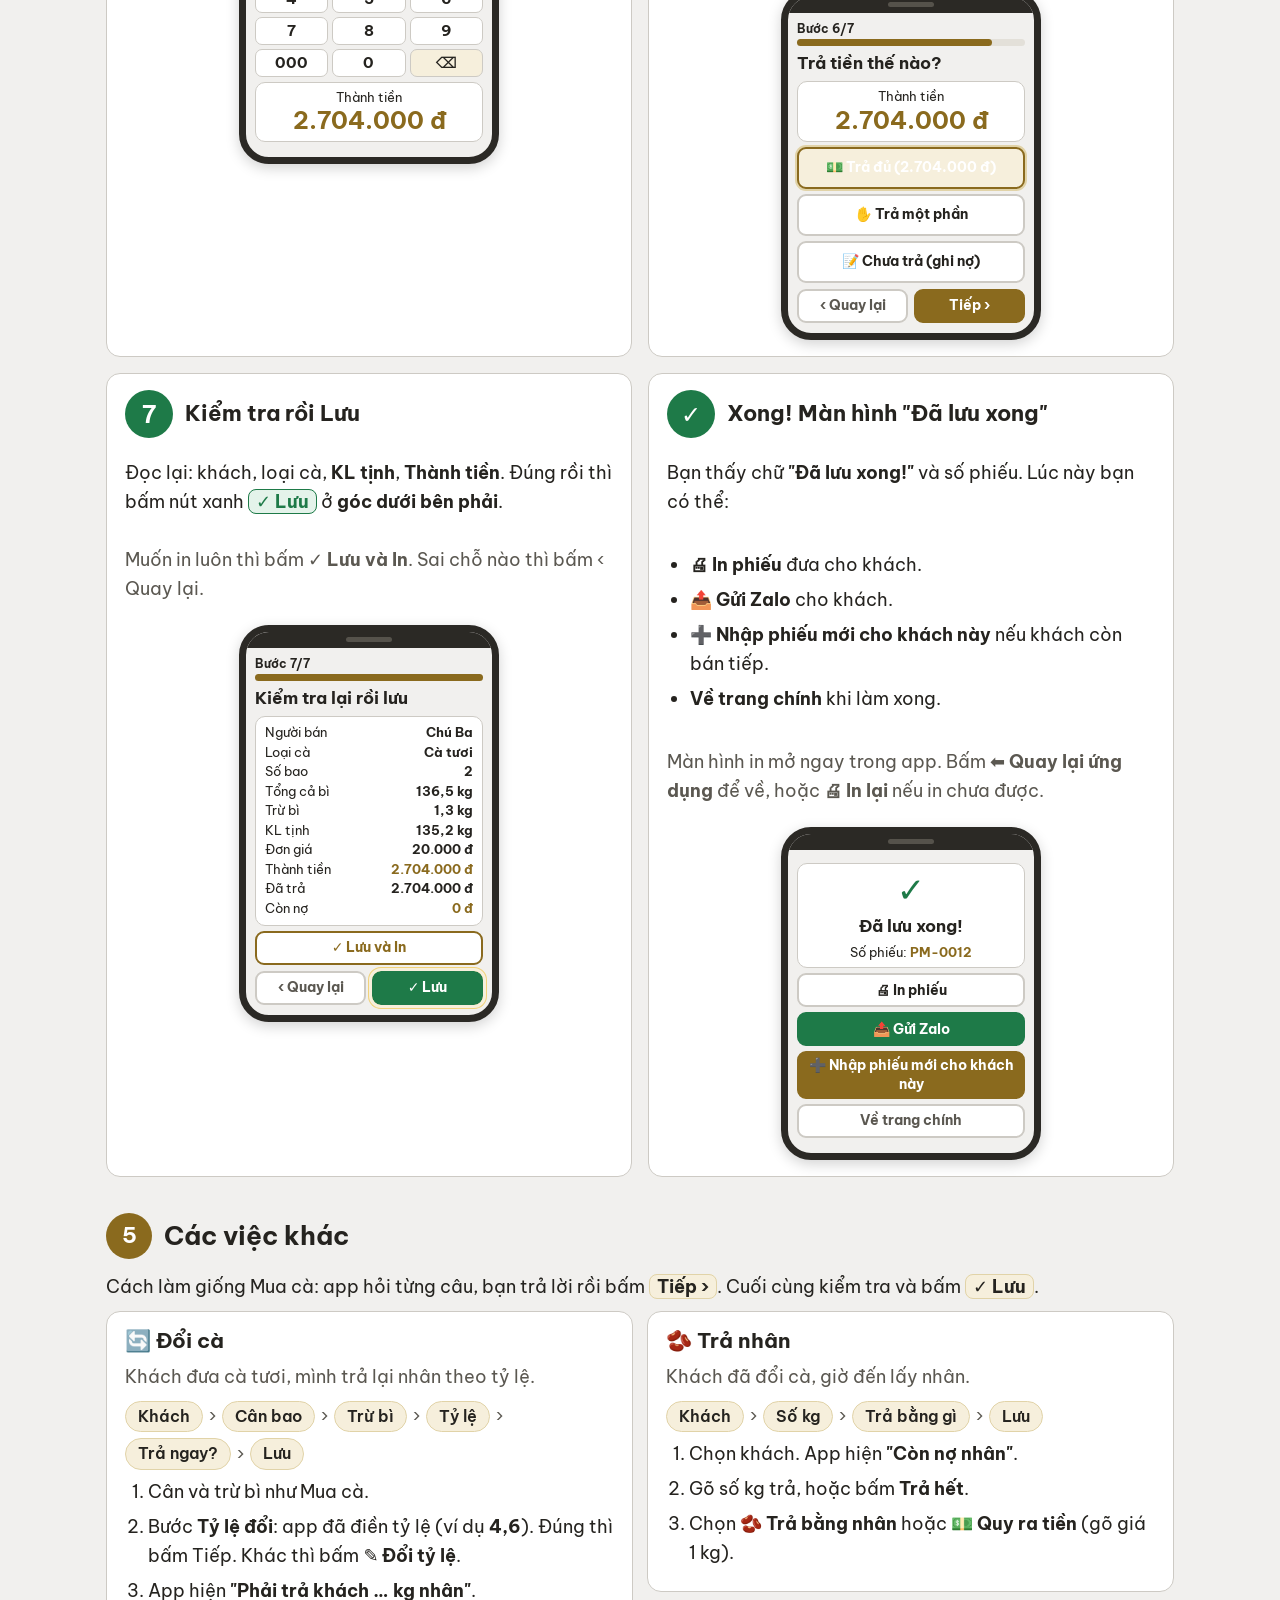
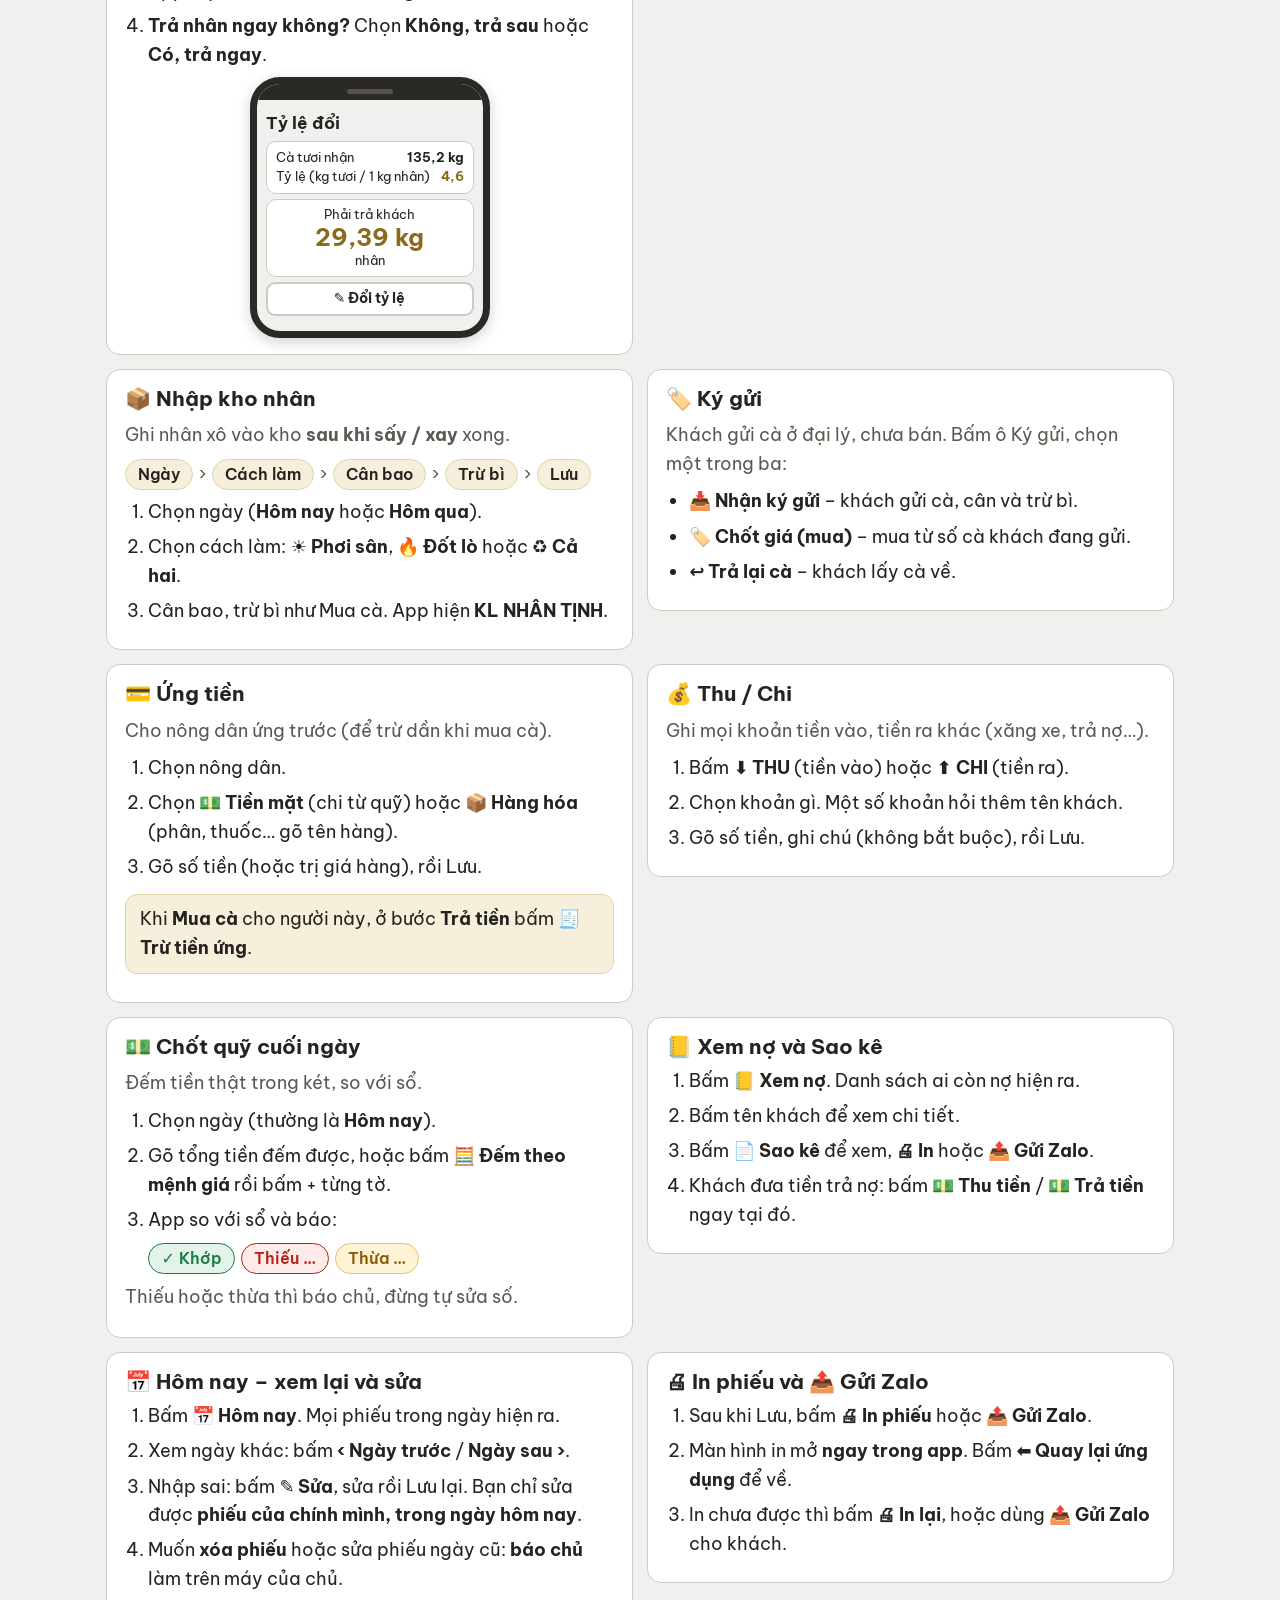
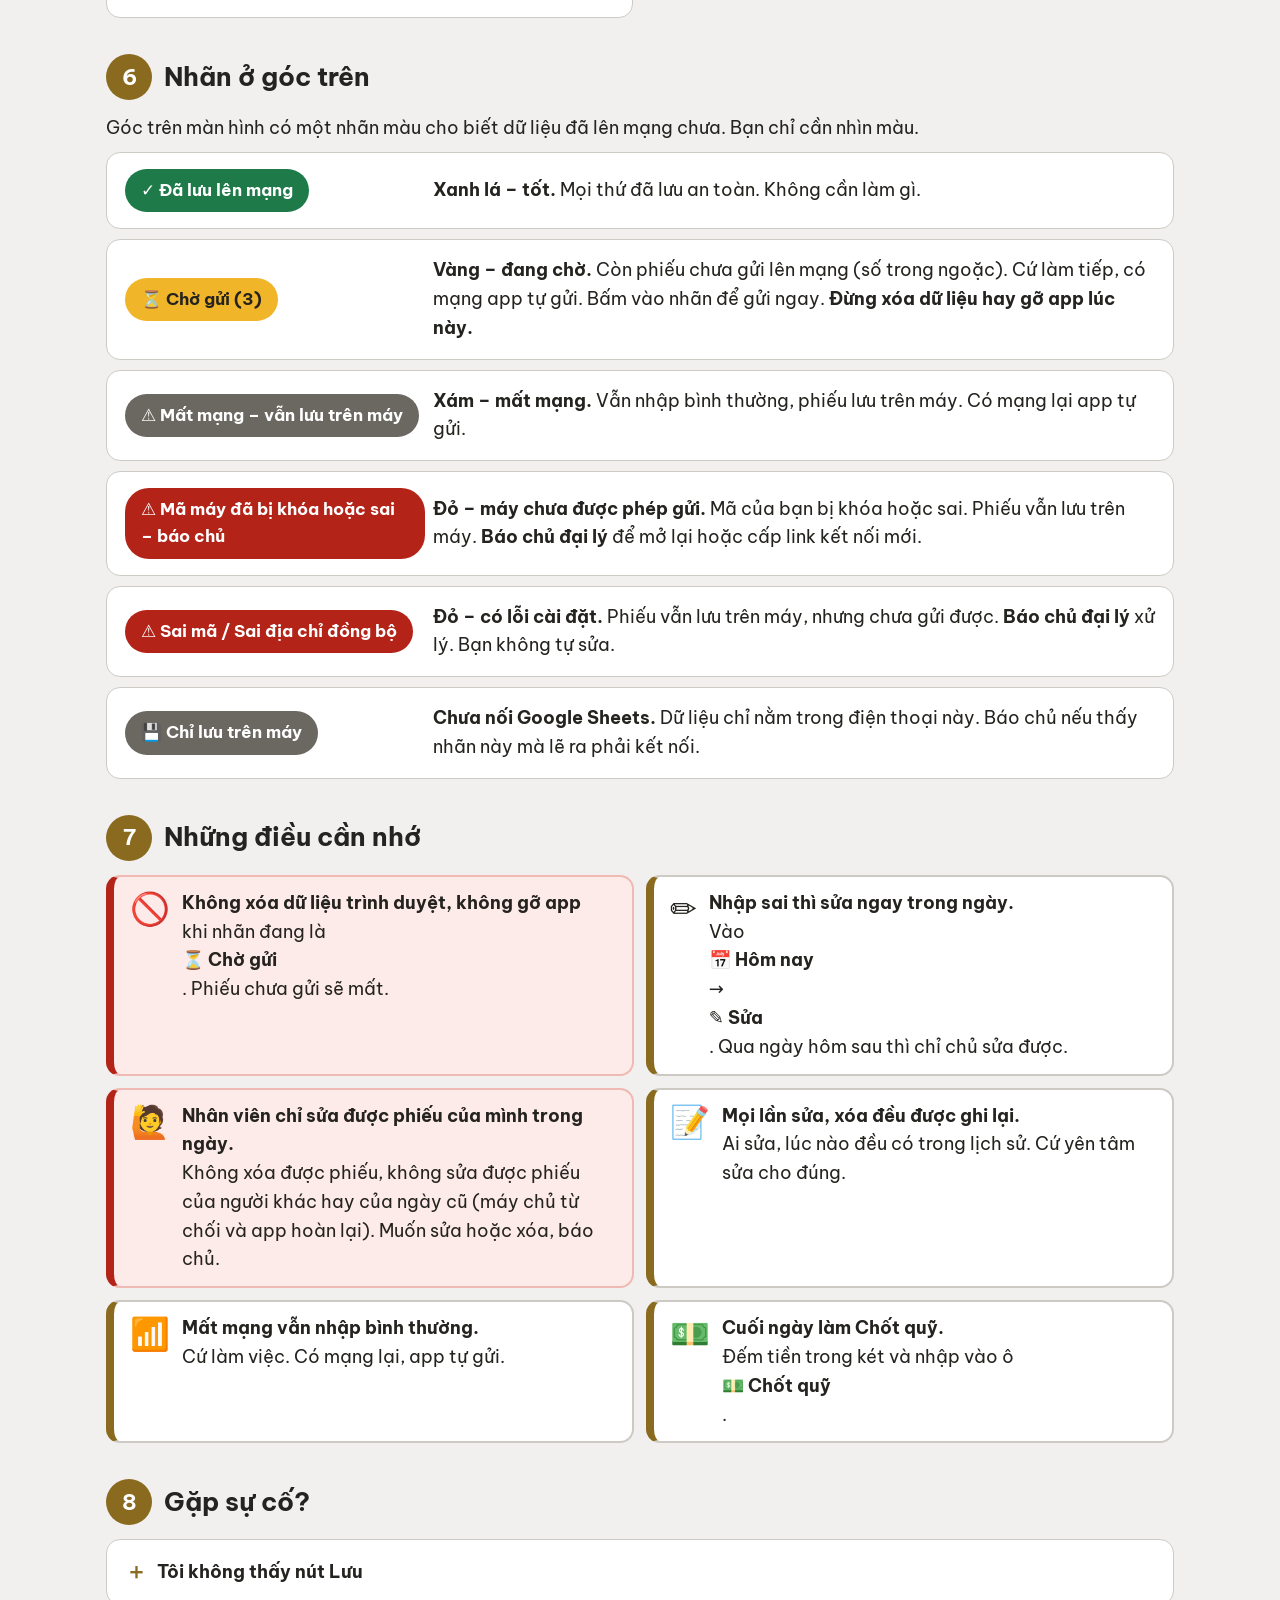
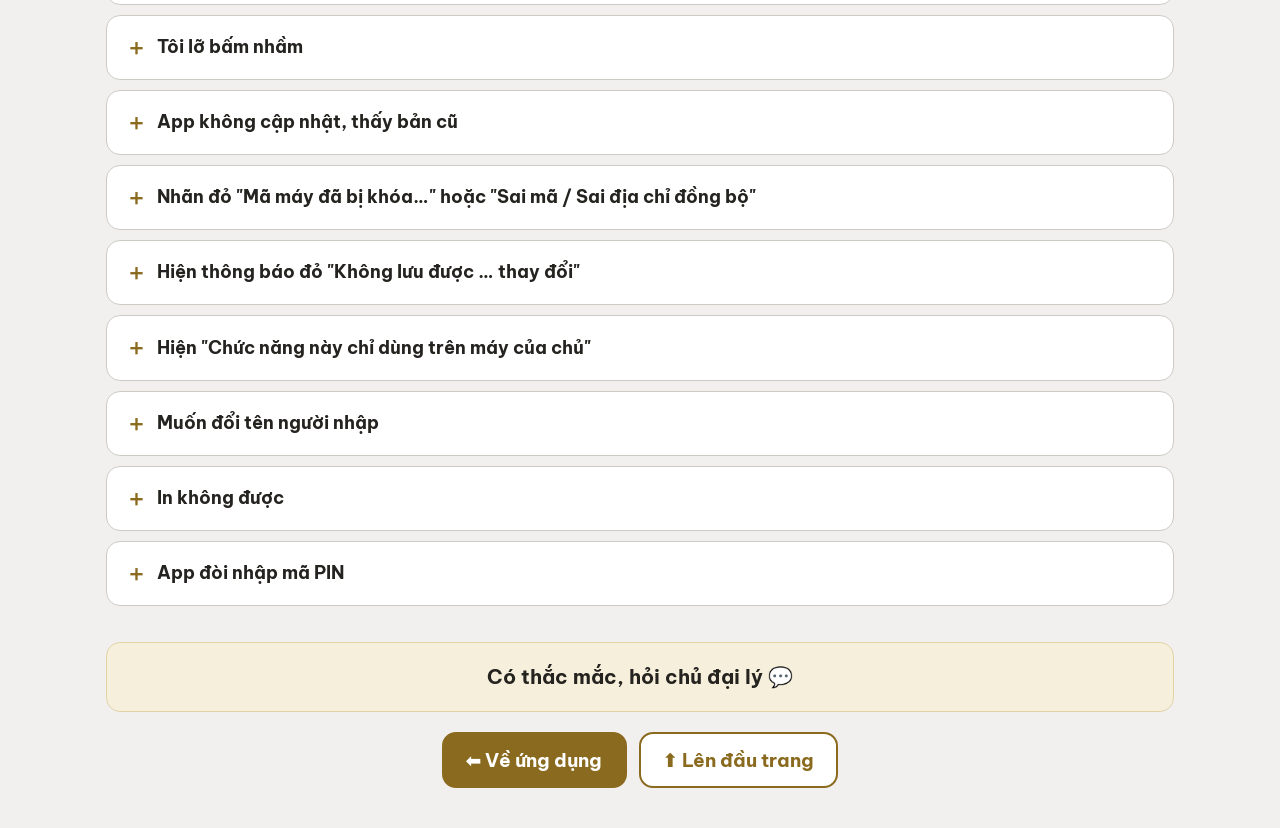
==== commit fbd47b05: "Cập nhật hướng dẫn nhân viên theo cơ chế mã riêng: màn hình kết nối, quyền sửa/xóa, nhãn lỗi mới Co-" ====
--- a/huong-dan.html
+++ b/huong-dan.html
@@ -248,12 +248,11 @@
       <div class="tip red">🔒 Mỗi người có <b>mã riêng</b> do chủ cấp. Bạn <b>không phải nhập mã đồng bộ</b>. Sau khi kết nối xong, hãy <b>xóa tin nhắn chứa link</b>. Mất điện thoại thì báo chủ để khóa mã.</div>
     </div>
     <div class="fig" style="display:flex;justify-content:center">
-      <div class="phone" role="img" aria-label="Màn hình chào: Xin chào! Bạn tên là gì? Có ô gõ tên và nút Tiếp tục.">
+      <div class="phone" role="img" aria-label="Màn hình kết nối: Kết nối máy này cho: Hoá (Nhân viên)? Có nút Kết nối.">
         <div class="notch"></div>
         <div class="scr" aria-hidden="true">
-          <div class="mc ctr" style="padding:14px 8px"><div style="font-size:38px">👋</div><div class="q">Xin chào! Bạn tên là gì?</div><div>Tên này sẽ được ghi lại trên mỗi phiếu bạn nhập.</div>
-          <div class="mb" style="justify-content:flex-start;color:#5b5851;font-weight:400;margin-top:10px">Gõ tên của bạn</div>
-          <div class="mb go">Tiếp tục ›</div></div>
+          <div class="mc ctr" style="padding:14px 8px"><div style="font-size:38px">🔗</div><div class="q">Kết nối máy này cho:</div><div style="font-size:20px;font-weight:700;margin:6px 0">Hoá <span style="font-weight:400;font-size:14px">(Nhân viên)</span></div><div>Tên này sẽ ghi trên mỗi phiếu bạn nhập.</div>
+          <div class="mb go" style="margin-top:12px">✓ Kết nối</div></div>
         </div>
       </div>
     </div>
@@ -263,7 +262,7 @@
 <!-- 3 -->
 <section id="man-hinh">
   <div class="sh"><span class="n">3</span><h2>Màn hình chính</h2></div>
-  <p>Đây là màn hình bạn thấy mỗi lần mở app. Bấm vào ô nào thì làm việc đó. Ô có <span class="lock">🔒 PIN</span> là việc của <b>chủ</b>, cần mã PIN.</p>
+  <p>Đây là màn hình bạn thấy mỗi lần mở app. Bấm vào ô nào thì làm việc đó. Ô có <span class="lock">🔒</span> là việc của <b>chủ</b>. Trên điện thoại nhân viên, bấm vào sẽ hiện <b>"Chức năng này chỉ dùng trên máy của chủ"</b> — đó là bình thường.</p>
   <div class="cols c2" style="align-items:start">
     <div class="fig" style="display:flex;justify-content:center">
       <div class="phone" role="img" aria-label="Màn hình chính của app có 13 ô: Mua cà, Đổi cà, Trả nhân, Nhập kho, Ký gửi, Ứng tiền, Thu / Chi, Chốt quỹ, Xem nợ, Hôm nay, Kiểm kê, Báo cáo, Cài đặt. Mô tả từng ô ở danh sách bên cạnh.">
@@ -301,7 +300,7 @@
       <li><span class="ic">💵</span><div><b>Chốt quỹ</b><small>Đếm tiền cuối ngày. <span class="who">Nhân viên</span></small></div></li>
       <li><span class="ic">📒</span><div><b>Xem nợ</b><small>Xem ai còn nợ, in sao kê. <span class="who">Nhân viên</span></small></div></li>
       <li><span class="ic">📅</span><div><b>Hôm nay</b><small>Xem lại phiếu trong ngày, sửa hoặc xóa. <span class="who">Nhân viên</span></small></div></li>
-      <li><span class="ic">📋</span><div><b>Kiểm kê</b><small>Đếm kho cuối tháng. Việc của chủ. <span class="lock">🔒 PIN</span></small></div></li>
+      <li><span class="ic">📋</span><div><b>Kiểm kê</b><small>Đếm kho cuối tháng. Việc của chủ. <span class="lock">🔒 Chủ</span></small></div></li>
       <li><span class="ic">📊</span><div><b>Báo cáo</b><small>Xem số mua, đổi, tiền. Phần lãi chỉ chủ xem. <span class="lock">🔒 một phần</span></small></div></li>
       <li><span class="ic">⚙️</span><div><b>Cài đặt</b><small>Gõ tên người nhập, nút <b>📖 Hướng dẫn</b> (trang này). Các cài đặt khác của chủ. <span class="lock">🔒 một phần</span></small></div></li>
     </ul>
@@ -578,8 +577,8 @@
       <ol class="s">
         <li>Bấm <b>📅 Hôm nay</b>. Mọi phiếu trong ngày hiện ra.</li>
         <li>Xem ngày khác: bấm <b>‹ Ngày trước</b> / <b>Ngày sau ›</b>.</li>
-        <li>Nhập sai: bấm <b>✎ Sửa</b>, sửa rồi Lưu lại.</li>
-        <li><b>🗑 Xóa</b> app hỏi lại một lần. Xóa phiếu cần PIN của chủ.</li>
+        <li>Nhập sai: bấm <b>✎ Sửa</b>, sửa rồi Lưu lại. Bạn chỉ sửa được <b>phiếu của chính mình, trong ngày hôm nay</b>.</li>
+        <li>Muốn <b>xóa phiếu</b> hoặc sửa phiếu ngày cũ: <b>báo chủ</b> làm trên máy của chủ.</li>
       </ol>
     </div>
 
@@ -603,7 +602,8 @@
     <div class="card"><div><span class="pill ok">✓ Đã lưu lên mạng</span></div><div><b>Xanh lá – tốt.</b> Mọi thứ đã lưu an toàn. Không cần làm gì.</div></div>
     <div class="card"><div><span class="pill wait">⏳ Chờ gửi (3)</span></div><div><b>Vàng – đang chờ.</b> Còn phiếu chưa gửi lên mạng (số trong ngoặc). Cứ làm tiếp, có mạng app tự gửi. Bấm vào nhãn để gửi ngay. <b>Đừng xóa dữ liệu hay gỡ app lúc này.</b></div></div>
     <div class="card"><div><span class="pill off">⚠ Mất mạng – vẫn lưu trên máy</span></div><div><b>Xám – mất mạng.</b> Vẫn nhập bình thường, phiếu lưu trên máy. Có mạng lại app tự gửi.</div></div>
-    <div class="card"><div><span class="pill bad">⚠ Sai mã đồng bộ</span></div><div><b>Đỏ – có lỗi.</b> Phiếu vẫn lưu trên máy, nhưng chưa gửi được. <b>Báo chủ đại lý</b> xử lý. Bạn không tự sửa.</div></div>
+    <div class="card"><div><span class="pill bad">⚠ Mã máy đã bị khóa hoặc sai – báo chủ</span></div><div><b>Đỏ – máy chưa được phép gửi.</b> Mã của bạn bị khóa hoặc sai. Phiếu vẫn lưu trên máy. <b>Báo chủ đại lý</b> để mở lại hoặc cấp link kết nối mới.</div></div>
+    <div class="card"><div><span class="pill bad">⚠ Sai mã / Sai địa chỉ đồng bộ</span></div><div><b>Đỏ – có lỗi cài đặt.</b> Phiếu vẫn lưu trên máy, nhưng chưa gửi được. <b>Báo chủ đại lý</b> xử lý. Bạn không tự sửa.</div></div>
     <div class="card"><div><span class="pill none">💾 Chỉ lưu trên máy</span></div><div><b>Chưa nối Google Sheets.</b> Dữ liệu chỉ nằm trong điện thoại này. Báo chủ nếu thấy nhãn này mà lẽ ra phải kết nối.</div></div>
   </div>
 </section>
@@ -613,8 +613,7 @@
   <div class="sh"><span class="n">7</span><h2>Những điều cần nhớ</h2></div>
   <div class="warns">
     <div class="warnc r"><span class="ic">🚫</span><div><b>Không xóa dữ liệu trình duyệt, không gỡ app</b>khi nhãn đang là <b>⏳ Chờ gửi</b>. Phiếu chưa gửi sẽ mất.</div></div>
-    <div class="warnc"><span class="ic">✏️</span><div><b>Nhập sai thì sửa ngay trong ngày.</b>Vào <b>📅 Hôm nay</b> → <b>✎ Sửa</b>. Phiếu của ngày cũ cần chủ mở bằng PIN.</div></div>
-    <div class="warnc r"><span class="ic">🔒</span><div><b>Xóa phiếu cần PIN của chủ.</b>Bạn không tự xóa được khi chủ đã đặt PIN.</div></div>
+    <div class="warnc"><span class="ic">✏️</span><div><b>Nhập sai thì sửa ngay trong ngày.</b>Vào <b>📅 Hôm nay</b> → <b>✎ Sửa</b>. Qua ngày hôm sau thì chỉ chủ sửa được.</div></div>
     <div class="warnc r"><span class="ic">🙋</span><div><b>Nhân viên chỉ sửa được phiếu của mình trong ngày.</b>Không xóa được phiếu, không sửa được phiếu của người khác hay của ngày cũ (máy chủ từ chối và app hoàn lại). Muốn sửa hoặc xóa, báo chủ.</div></div>
     <div class="warnc"><span class="ic">📝</span><div><b>Mọi lần sửa, xóa đều được ghi lại.</b>Ai sửa, lúc nào đều có trong lịch sử. Cứ yên tâm sửa cho đúng.</div></div>
     <div class="warnc"><span class="ic">📶</span><div><b>Mất mạng vẫn nhập bình thường.</b>Cứ làm việc. Có mạng lại, app tự gửi.</div></div>
@@ -639,8 +638,20 @@
       <div>Mở app khi <b>có mạng</b>. Rồi <b>đóng hẳn app</b> (vuốt tắt hẳn) và mở lại một lần nữa.</div>
     </details>
     <details>
-      <summary>Hiện "Sai mã đồng bộ"</summary>
-      <div>Đừng tự sửa. <b>Báo chủ đại lý.</b> Phiếu của bạn vẫn lưu trên máy, không mất.</div>
+      <summary>Nhãn đỏ "Mã máy đã bị khóa…" hoặc "Sai mã / Sai địa chỉ đồng bộ"</summary>
+      <div>Đừng tự sửa. <b>Báo chủ đại lý.</b> Phiếu của bạn vẫn lưu trên máy, không mất. Chủ sẽ mở lại mã hoặc gửi link kết nối mới.</div>
+    </details>
+    <details>
+      <summary>Hiện thông báo đỏ "Không lưu được … thay đổi"</summary>
+      <div>Bạn vừa sửa hoặc xóa một phiếu mà nhân viên không được phép (ví dụ phiếu ngày cũ, phiếu của người khác). App đã <b>tự trả lại số cũ</b>. Nếu thật sự cần sửa, <b>báo chủ</b>.</div>
+    </details>
+    <details>
+      <summary>Hiện "Chức năng này chỉ dùng trên máy của chủ"</summary>
+      <div>Đó là việc của chủ (Kiểm kê, Báo cáo lãi, Cài đặt…). Điện thoại nhân viên không mở được — bình thường, không phải lỗi.</div>
+    </details>
+    <details>
+      <summary>Muốn đổi tên người nhập</summary>
+      <div>Tên do chủ cấp theo mã của bạn, không tự sửa được. Tên sai thì <b>báo chủ</b> đổi.</div>
     </details>
     <details>
       <summary>In không được</summary>
@@ -648,7 +659,7 @@
     </details>
     <details>
       <summary>App đòi nhập mã PIN</summary>
-      <div>Đó là việc của <b>chủ</b> (xóa phiếu, sửa phiếu ngày cũ, Kiểm kê…). Bạn không cần biết PIN. Hãy nhờ chủ làm giúp.</div>
+      <div>Chỉ xảy ra trên máy chưa kết nối bằng mã riêng. Đó là việc của <b>chủ</b>. Bạn không cần biết PIN — nhờ chủ làm giúp, và nhắc chủ gửi link kết nối cho máy bạn.</div>
     </details>
   </div>
 </section>
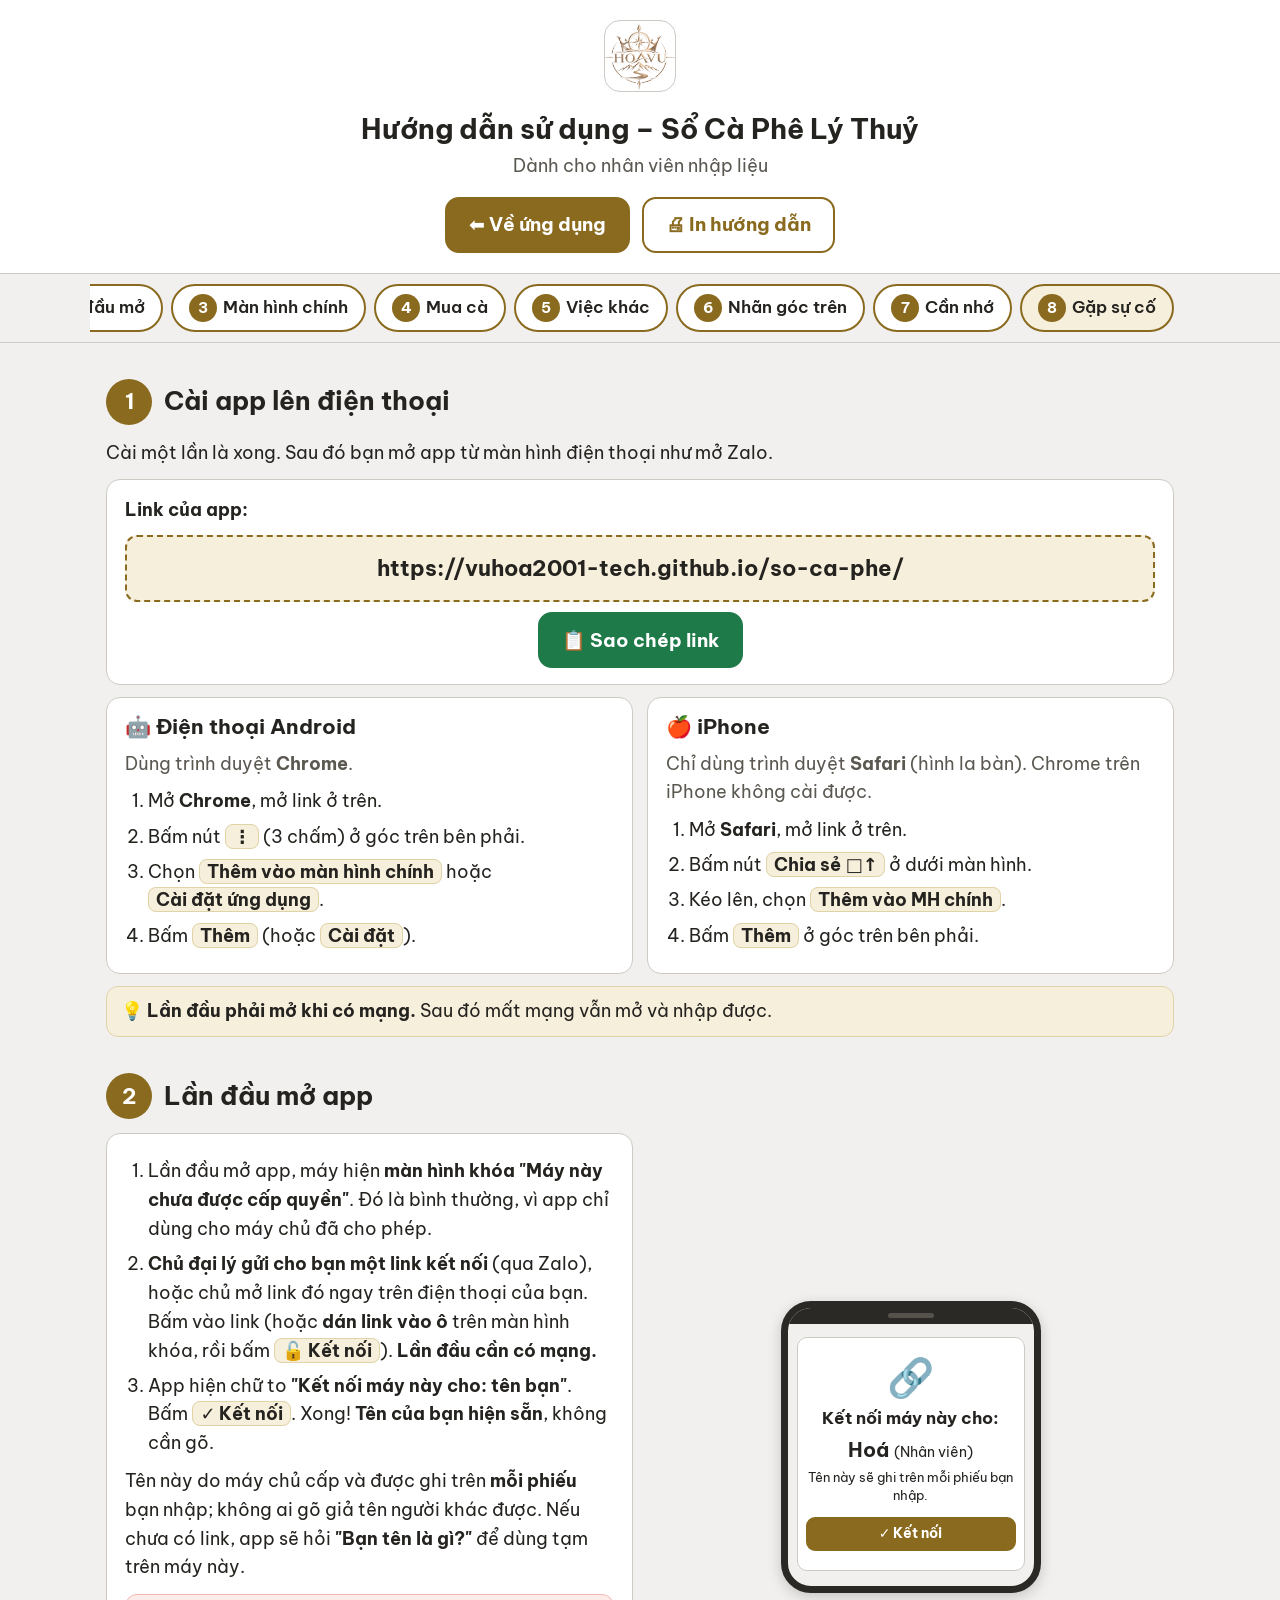
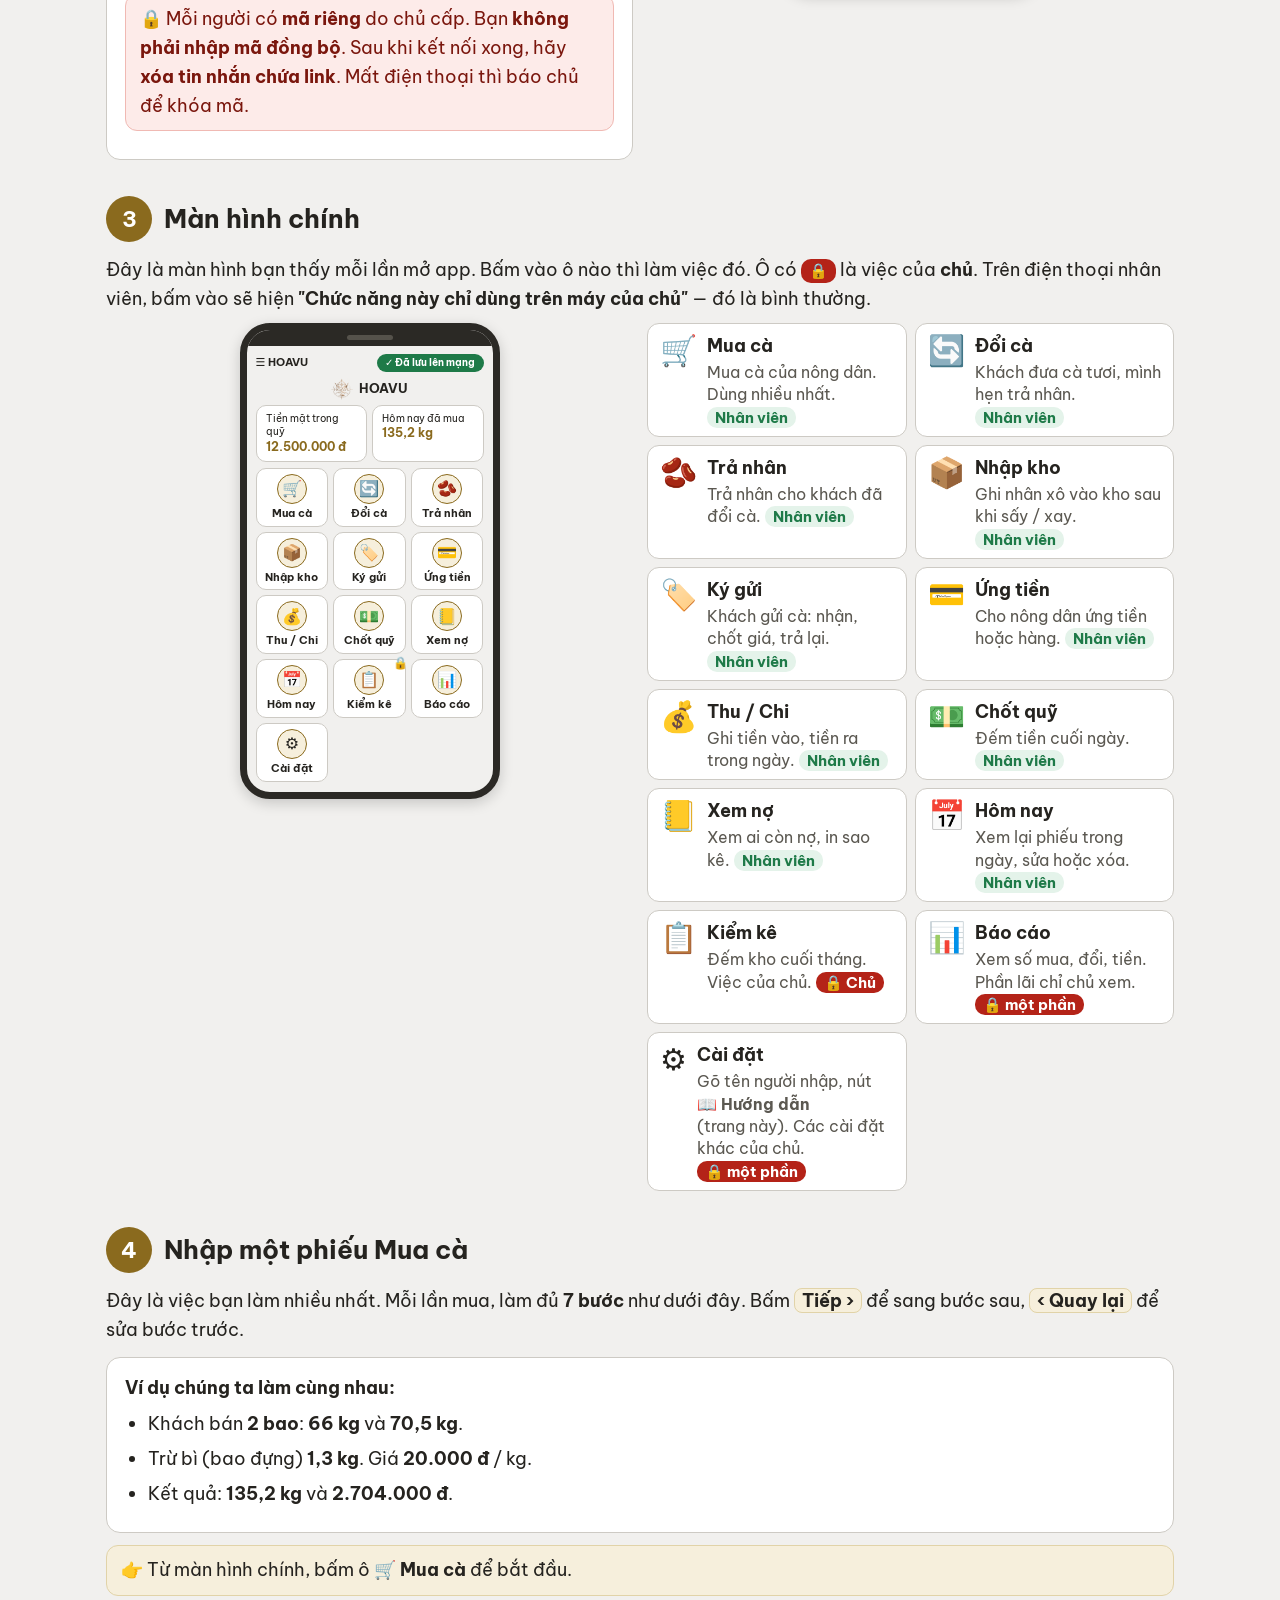
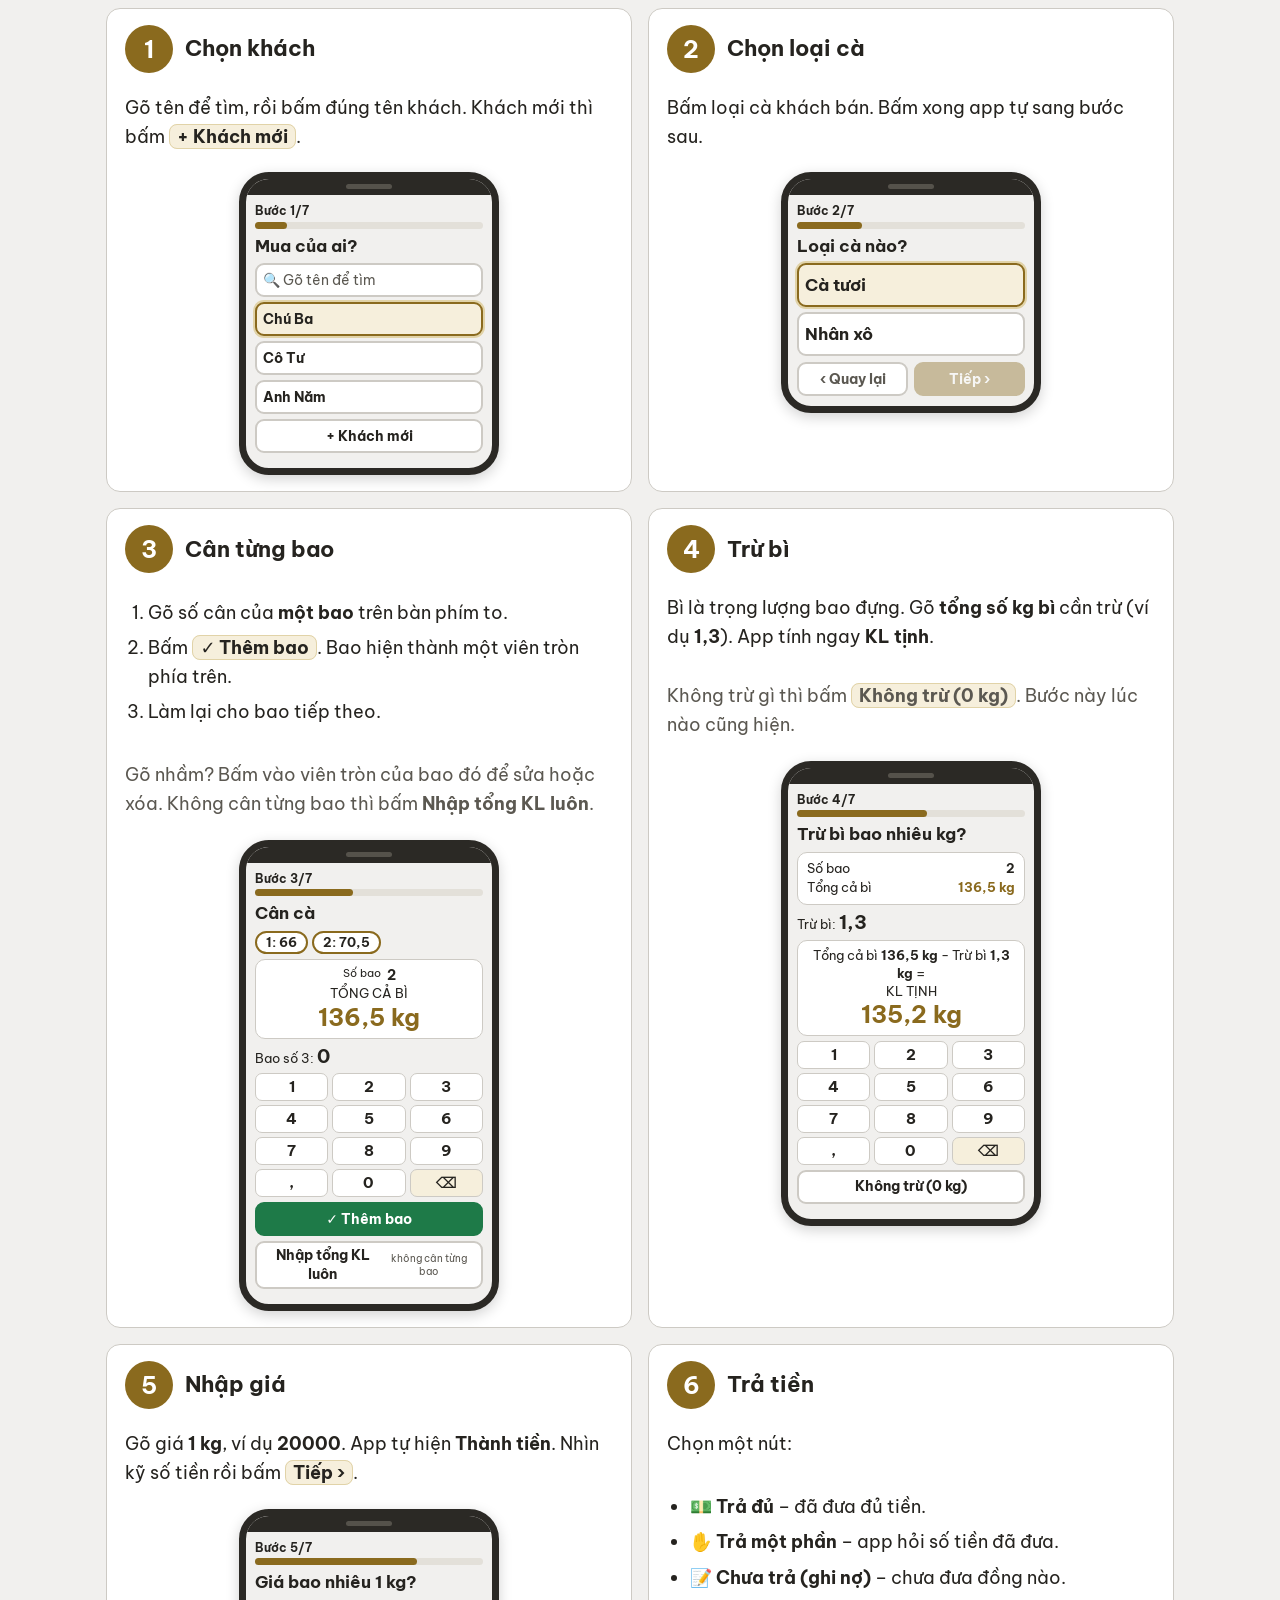
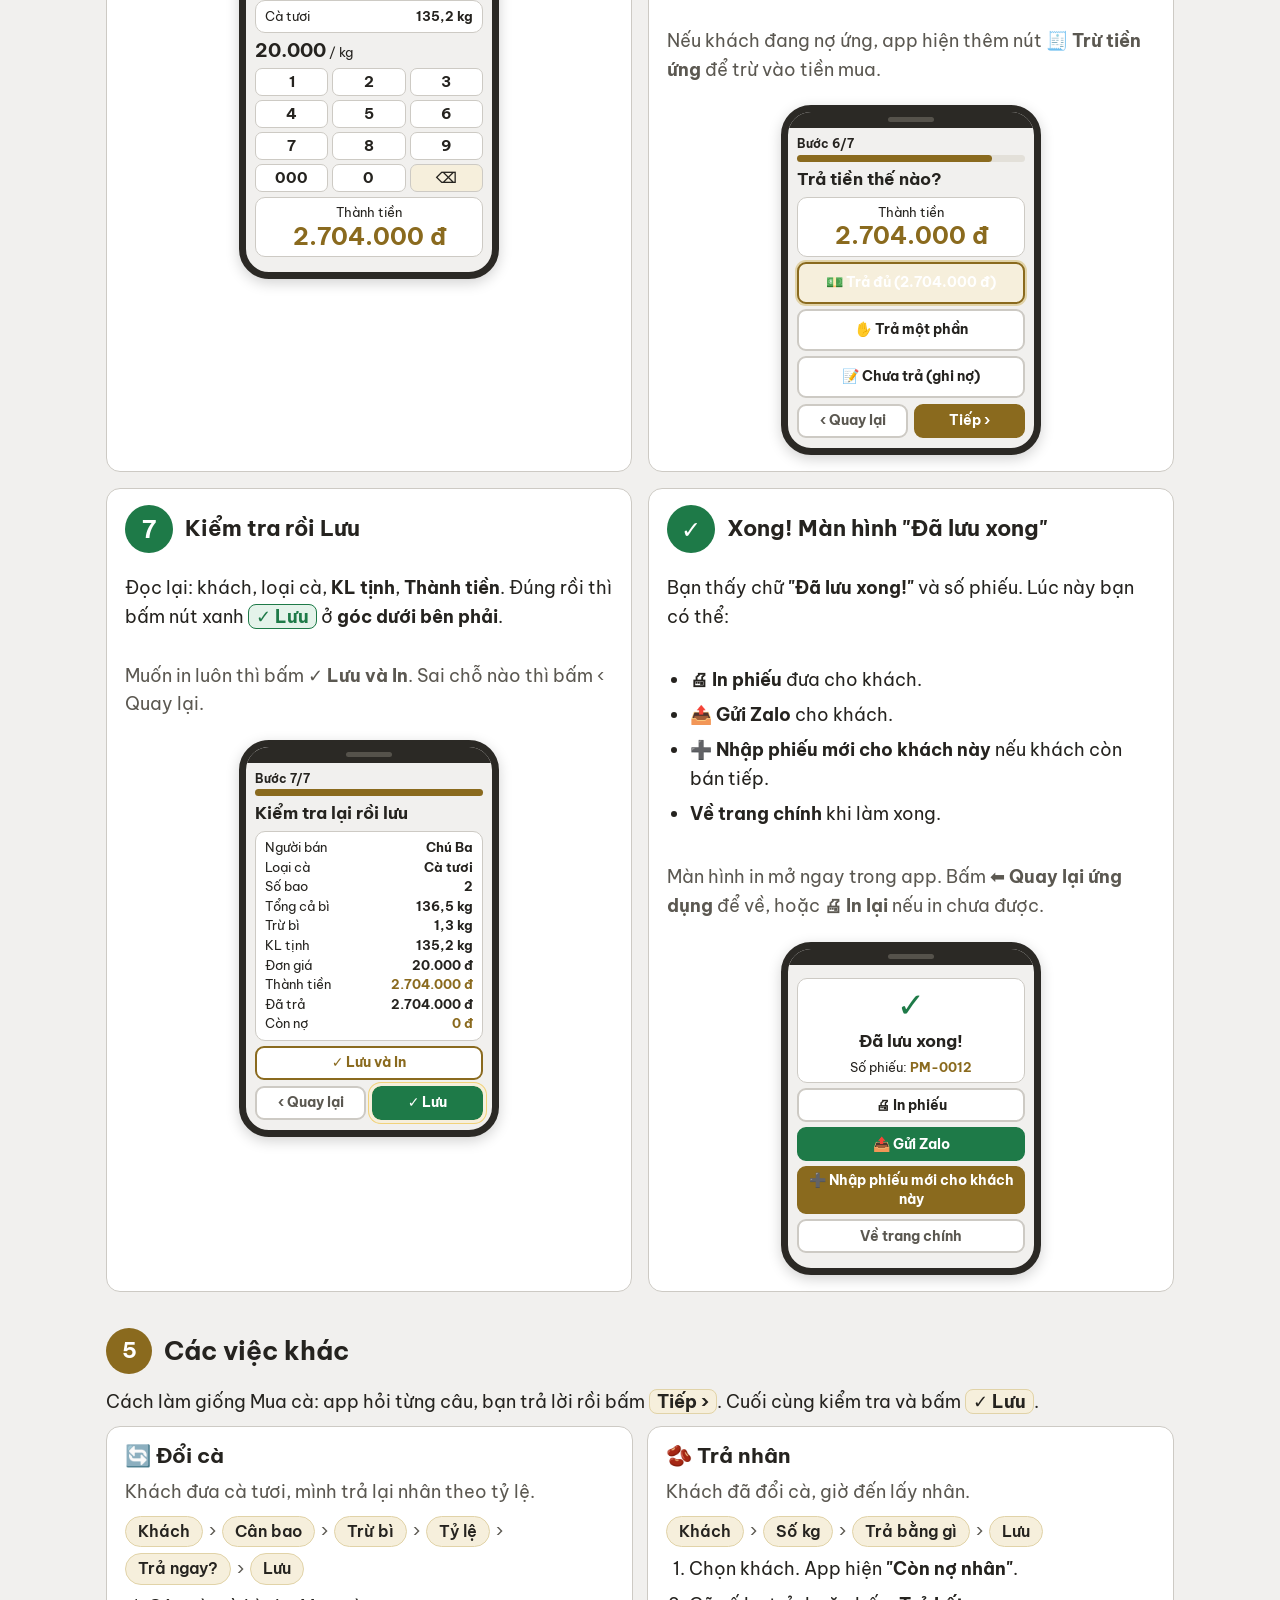
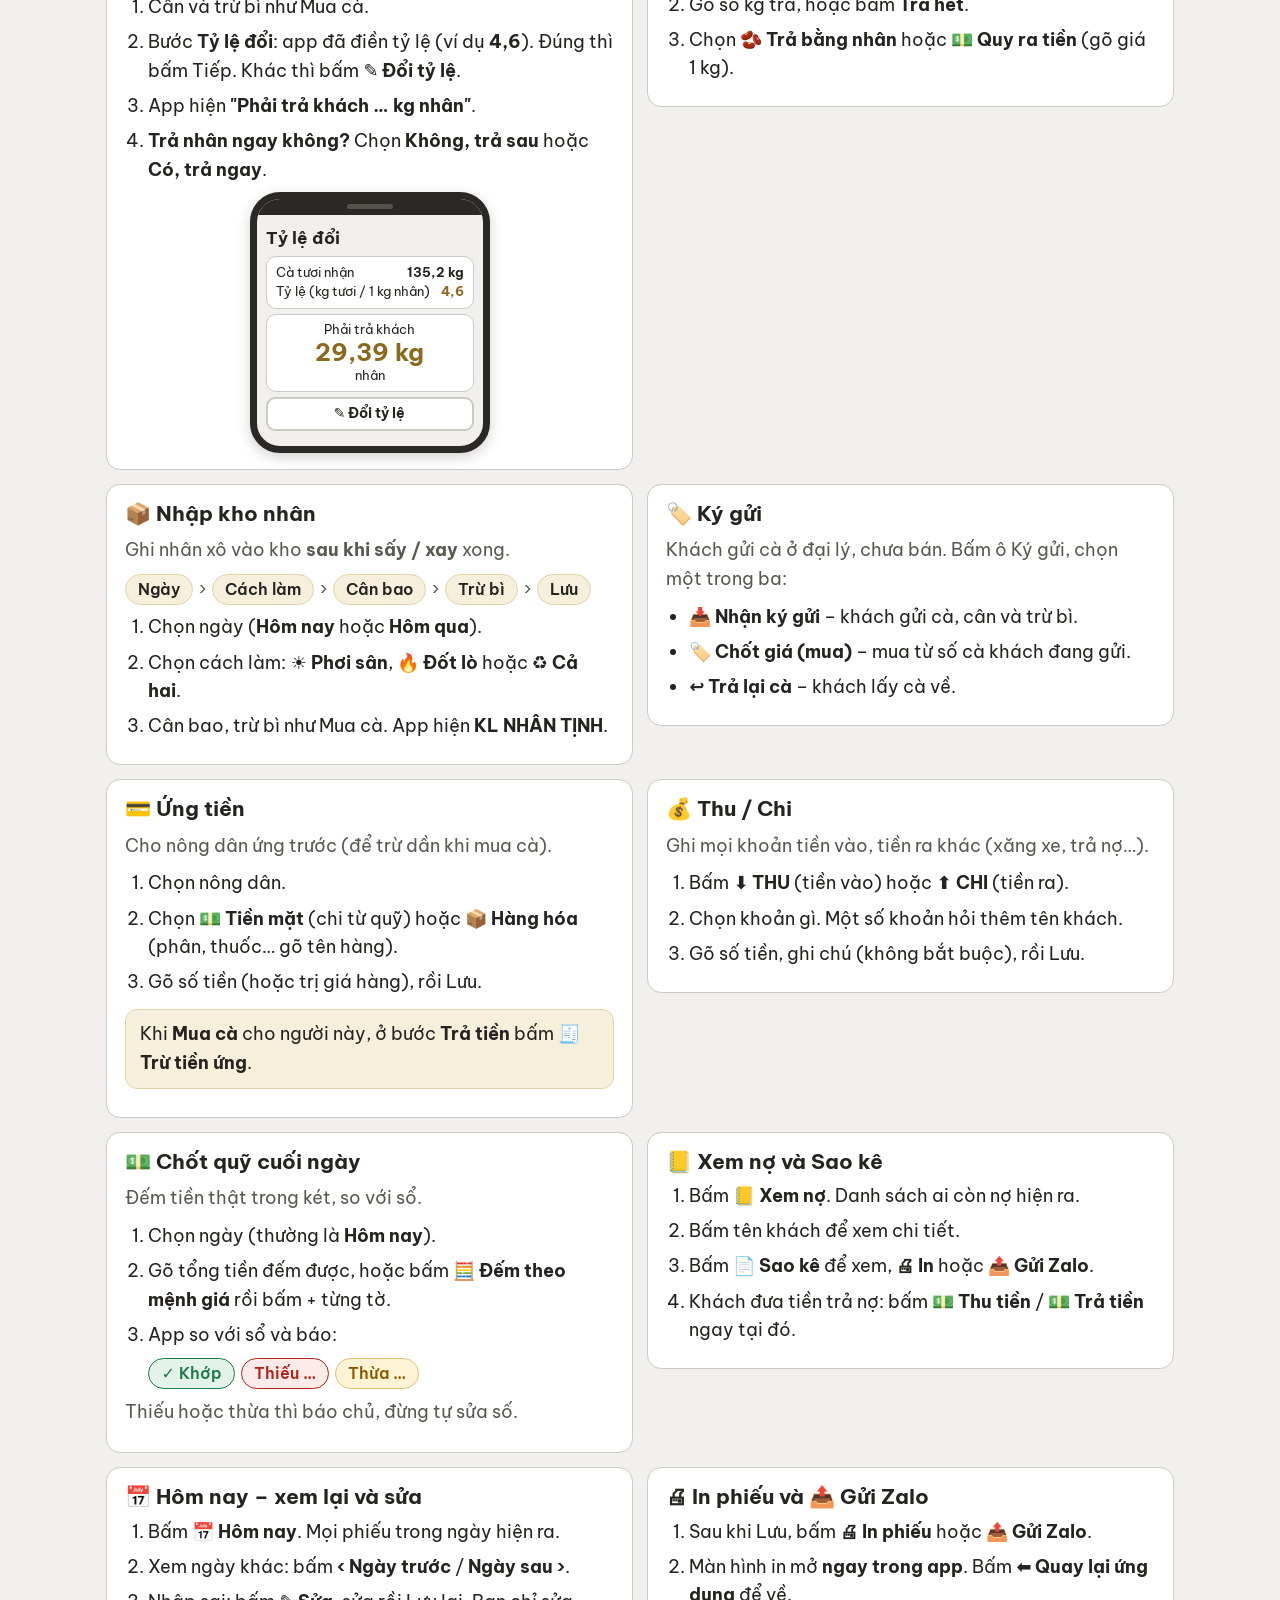
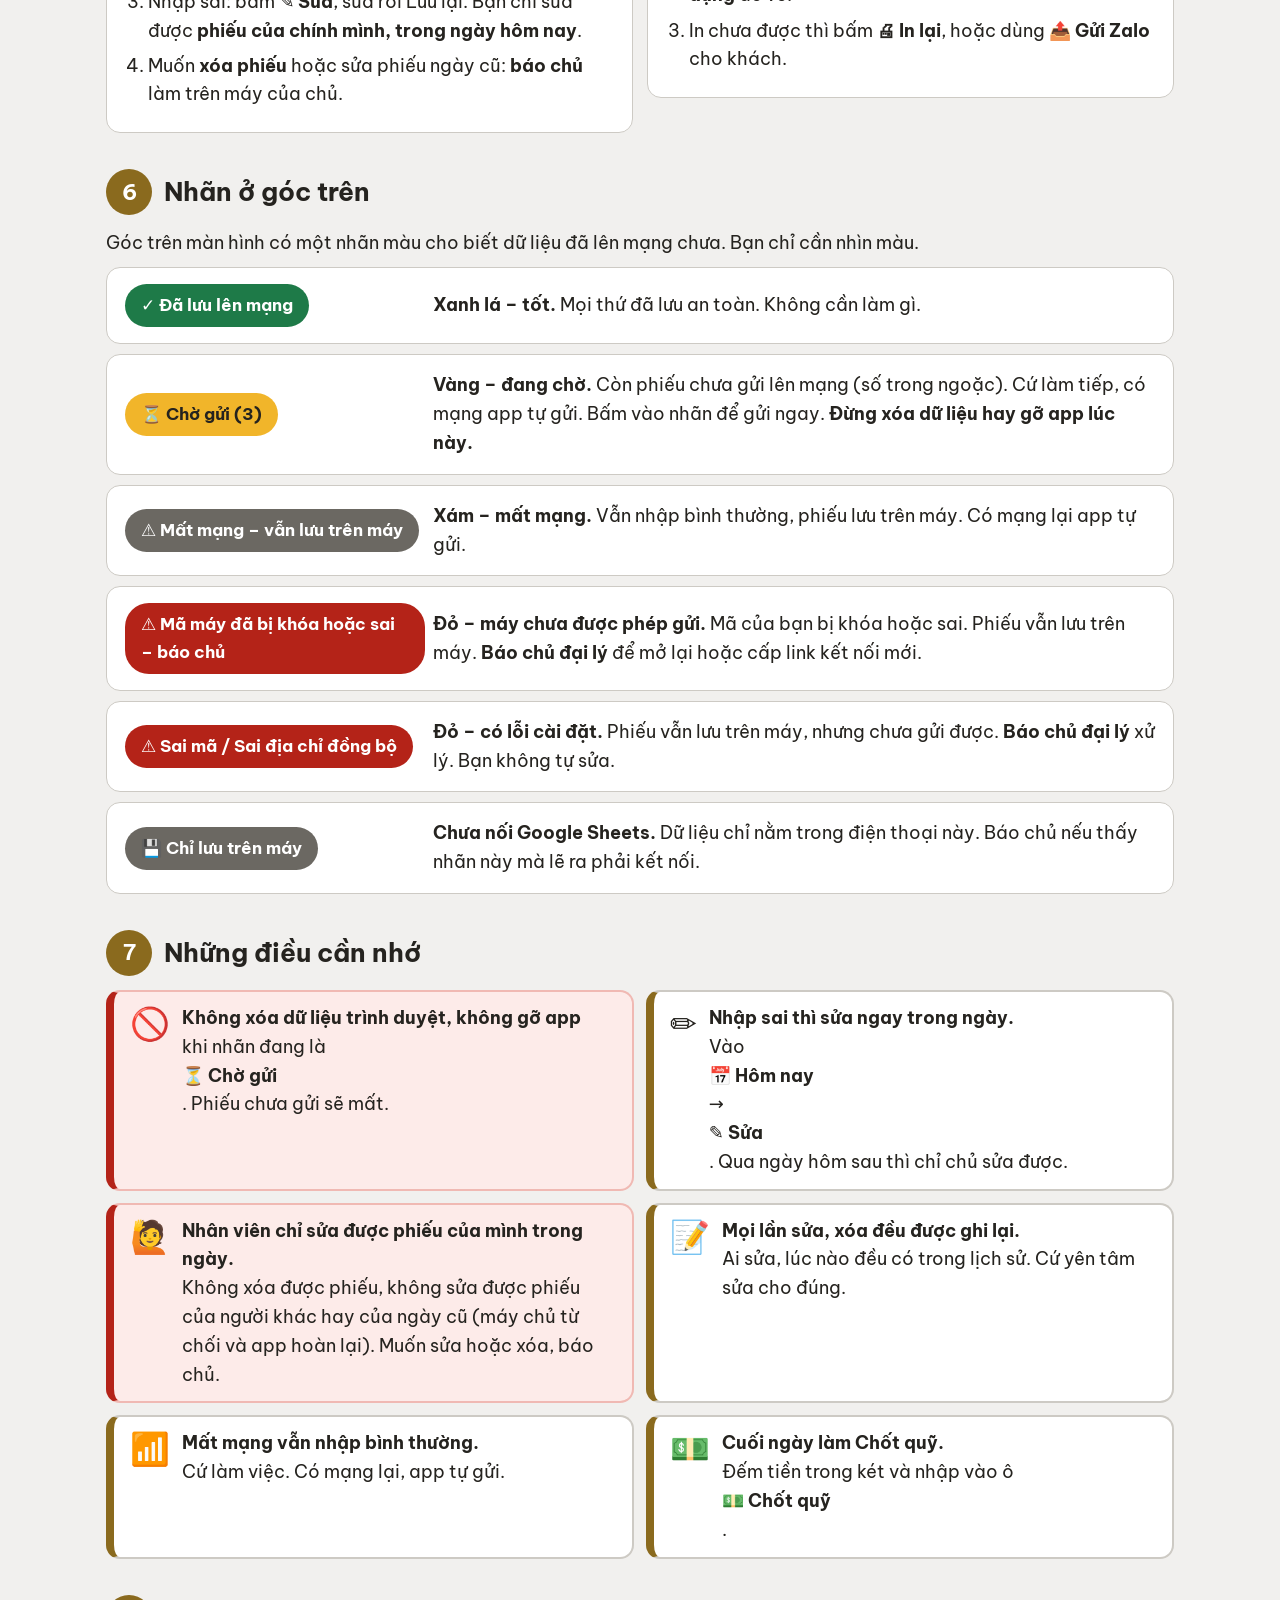
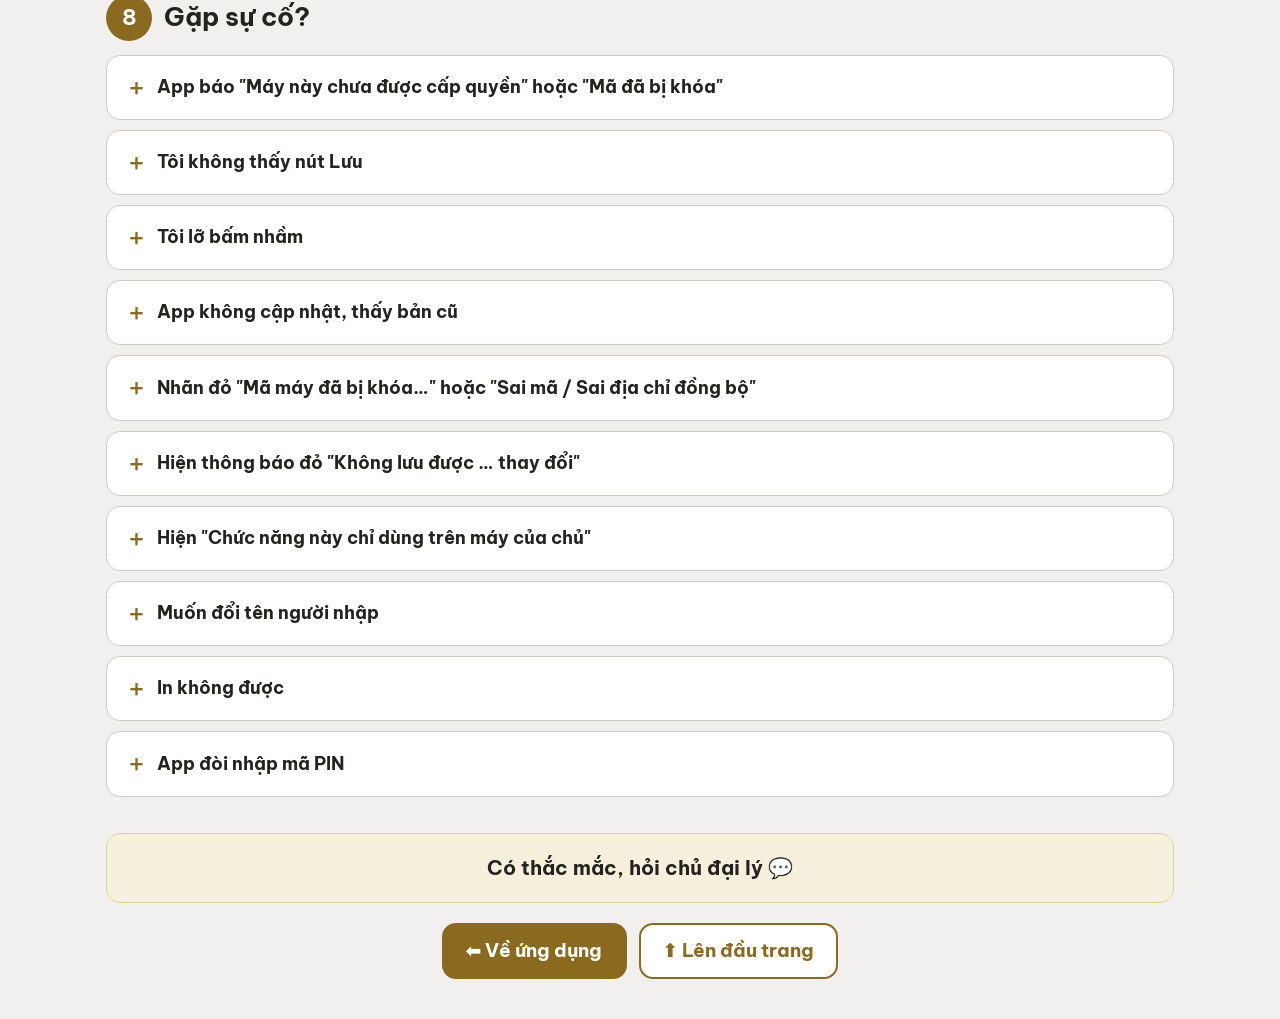
==== commit f51f0037: "Màn hình khóa: chỉ máy được cấp mã mới vào được app; khóa máy khi mã bị thu hồi Co-Authored-By: Clau" ====
--- a/huong-dan.html
+++ b/huong-dan.html
@@ -240,9 +240,9 @@
   <div class="cols c2" style="align-items:center">
     <div class="card">
       <ol class="s">
-        <li><b>Chủ đại lý gửi cho bạn một link kết nối</b> (qua Zalo), hoặc chủ mở link đó ngay trên điện thoại của bạn.</li>
-        <li>Bấm vào link. App hiện chữ to <b>"Kết nối máy này cho: tên bạn"</b>.</li>
-        <li>Bấm <b class="k">✓ Kết nối</b>. Xong! <b>Tên của bạn hiện sẵn</b>, không cần gõ.</li>
+        <li>Lần đầu mở app, máy hiện <b>màn hình khóa "Máy này chưa được cấp quyền"</b>. Đó là bình thường, vì app chỉ dùng cho máy chủ đã cho phép.</li>
+        <li><b>Chủ đại lý gửi cho bạn một link kết nối</b> (qua Zalo), hoặc chủ mở link đó ngay trên điện thoại của bạn. Bấm vào link (hoặc <b>dán link vào ô</b> trên màn hình khóa, rồi bấm <b class="k">🔓 Kết nối</b>). <b>Lần đầu cần có mạng.</b></li>
+        <li>App hiện chữ to <b>"Kết nối máy này cho: tên bạn"</b>. Bấm <b class="k">✓ Kết nối</b>. Xong! <b>Tên của bạn hiện sẵn</b>, không cần gõ.</li>
       </ol>
       <p>Tên này do máy chủ cấp và được ghi trên <b>mỗi phiếu</b> bạn nhập; không ai gõ giả tên người khác được. Nếu chưa có link, app sẽ hỏi <b>"Bạn tên là gì?"</b> để dùng tạm trên máy này.</p>
       <div class="tip red">🔒 Mỗi người có <b>mã riêng</b> do chủ cấp. Bạn <b>không phải nhập mã đồng bộ</b>. Sau khi kết nối xong, hãy <b>xóa tin nhắn chứa link</b>. Mất điện thoại thì báo chủ để khóa mã.</div>
@@ -626,6 +626,10 @@
   <div class="sh"><span class="n">8</span><h2>Gặp sự cố?</h2></div>
   <div class="faq">
     <details>
+      <summary>App báo "Máy này chưa được cấp quyền" hoặc "Mã đã bị khóa"</summary>
+      <div>Hãy <b>báo chủ</b> để được gửi <b>link kết nối mới</b>, rồi mở link đó (hoặc dán vào ô trên màn hình khóa) và bấm <b>🔓 Kết nối</b>. <b>Phiếu chưa gửi không bị mất</b>: chúng vẫn nằm trên máy, và màn hình khóa có nút <b>💾 Tải bản sao lưu</b> để bạn cất giữ. Sau khi kết nối lại, các phiếu đó sẽ tự gửi lên.</div>
+    </details>
+    <details>
       <summary>Tôi không thấy nút Lưu</summary>
       <div>Nút <b>✓ Lưu</b> chỉ hiện ở <b>bước cuối</b> (Bước 7/7 – "Kiểm tra lại rồi lưu"). Kéo màn hình xuống một chút. Nút xanh nằm ở <b>góc dưới bên phải</b>.</div>
     </details>
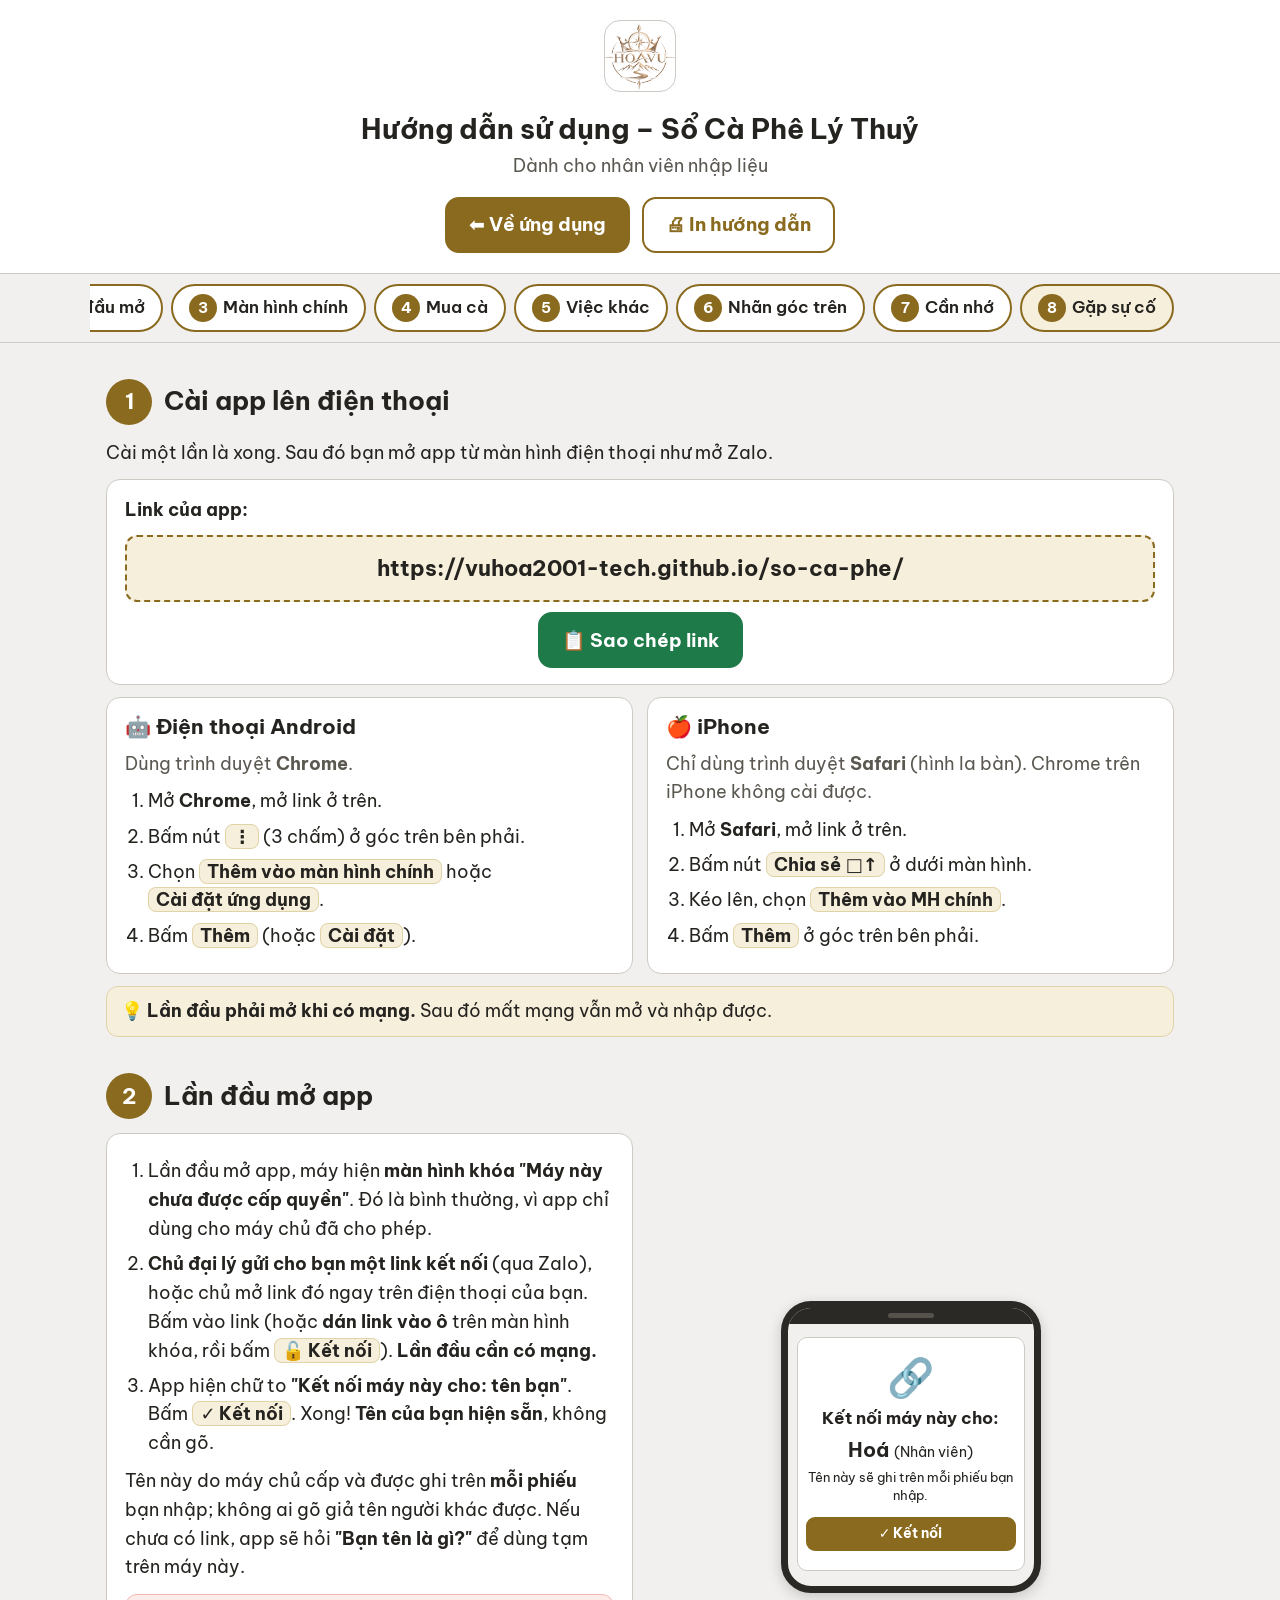
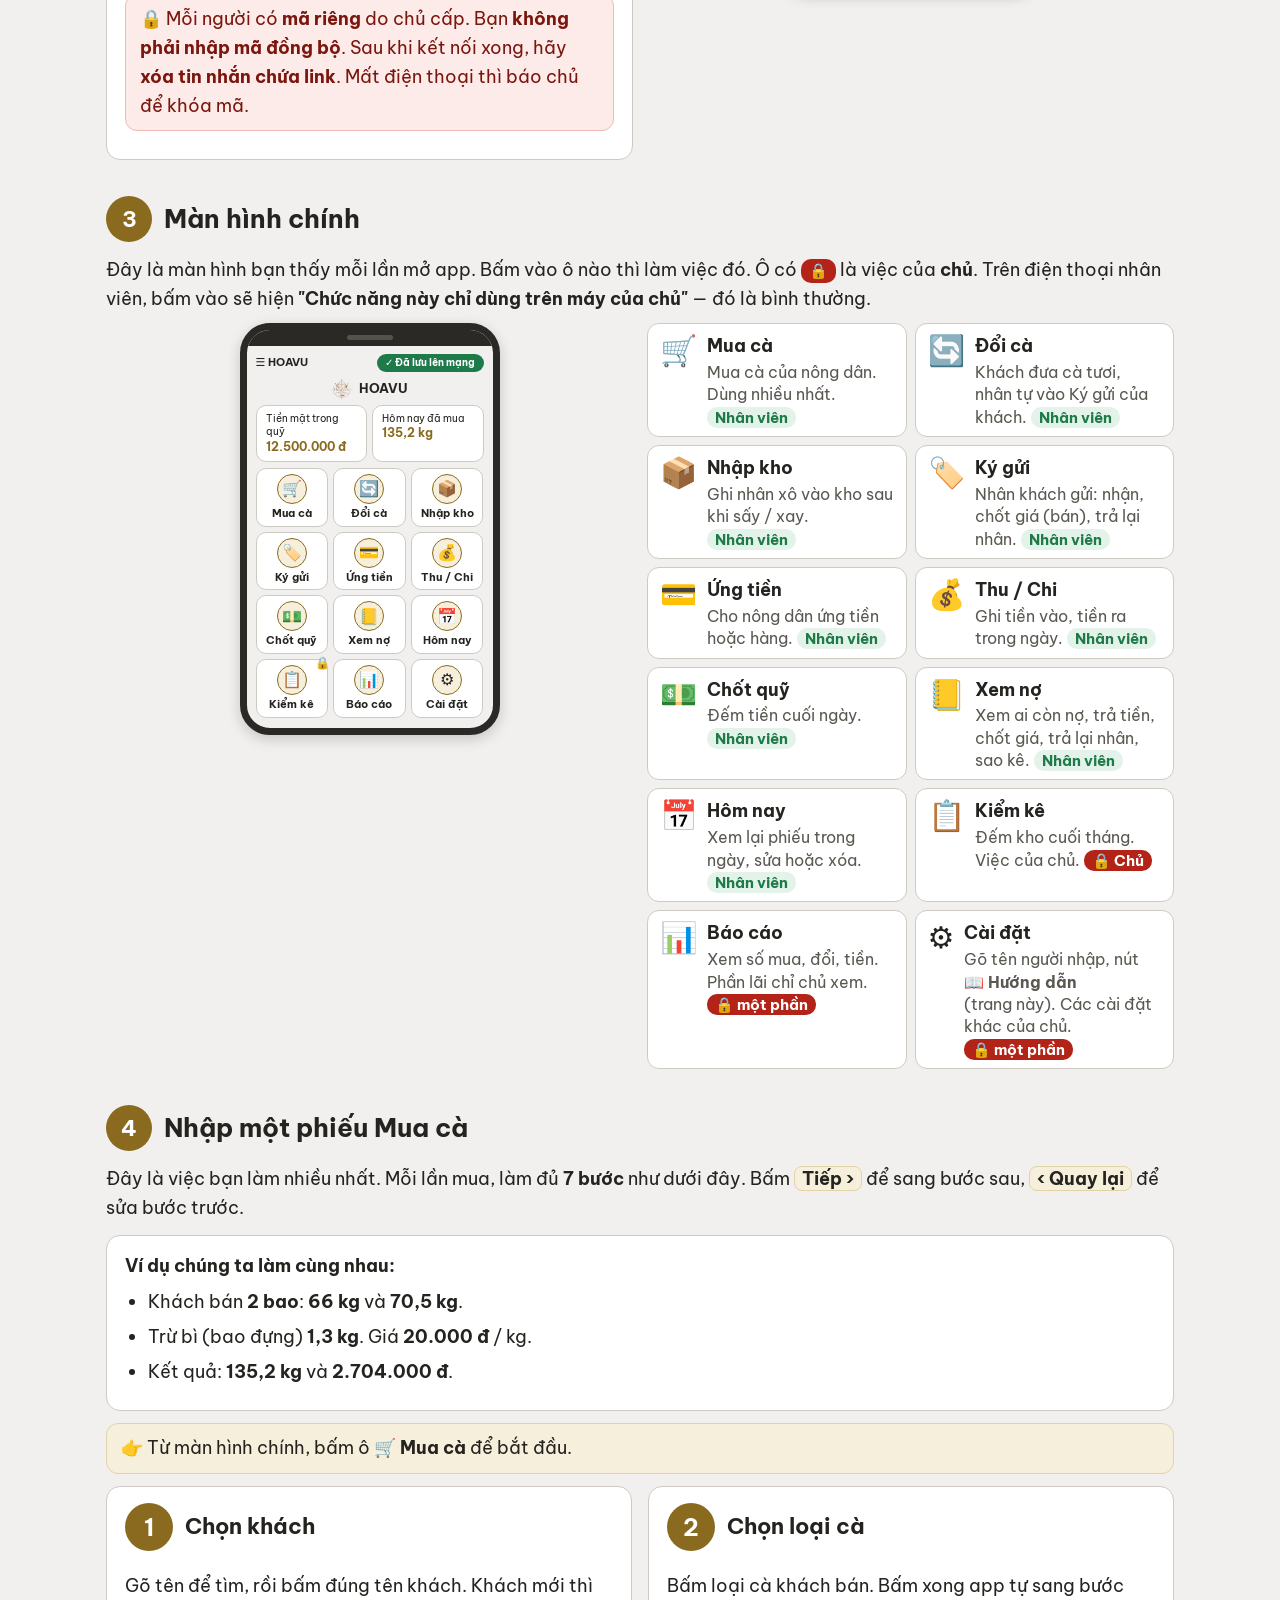
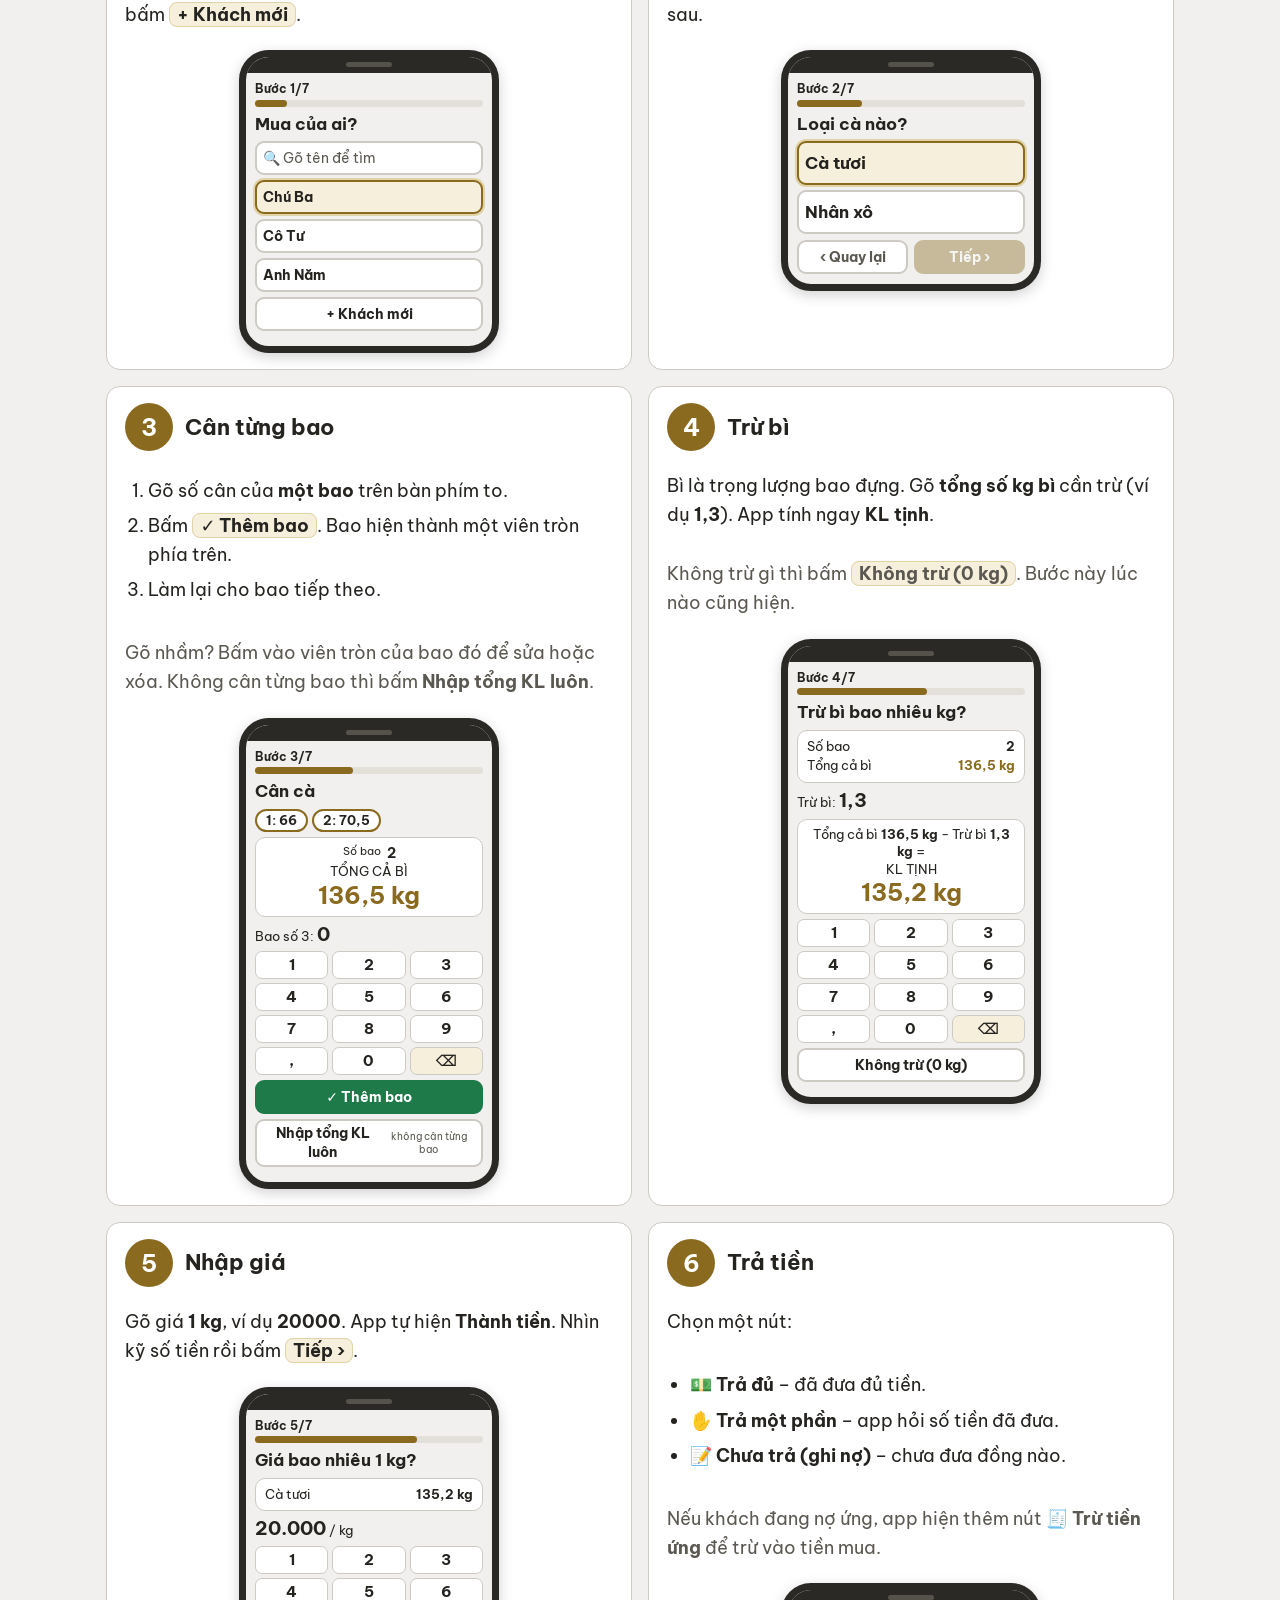
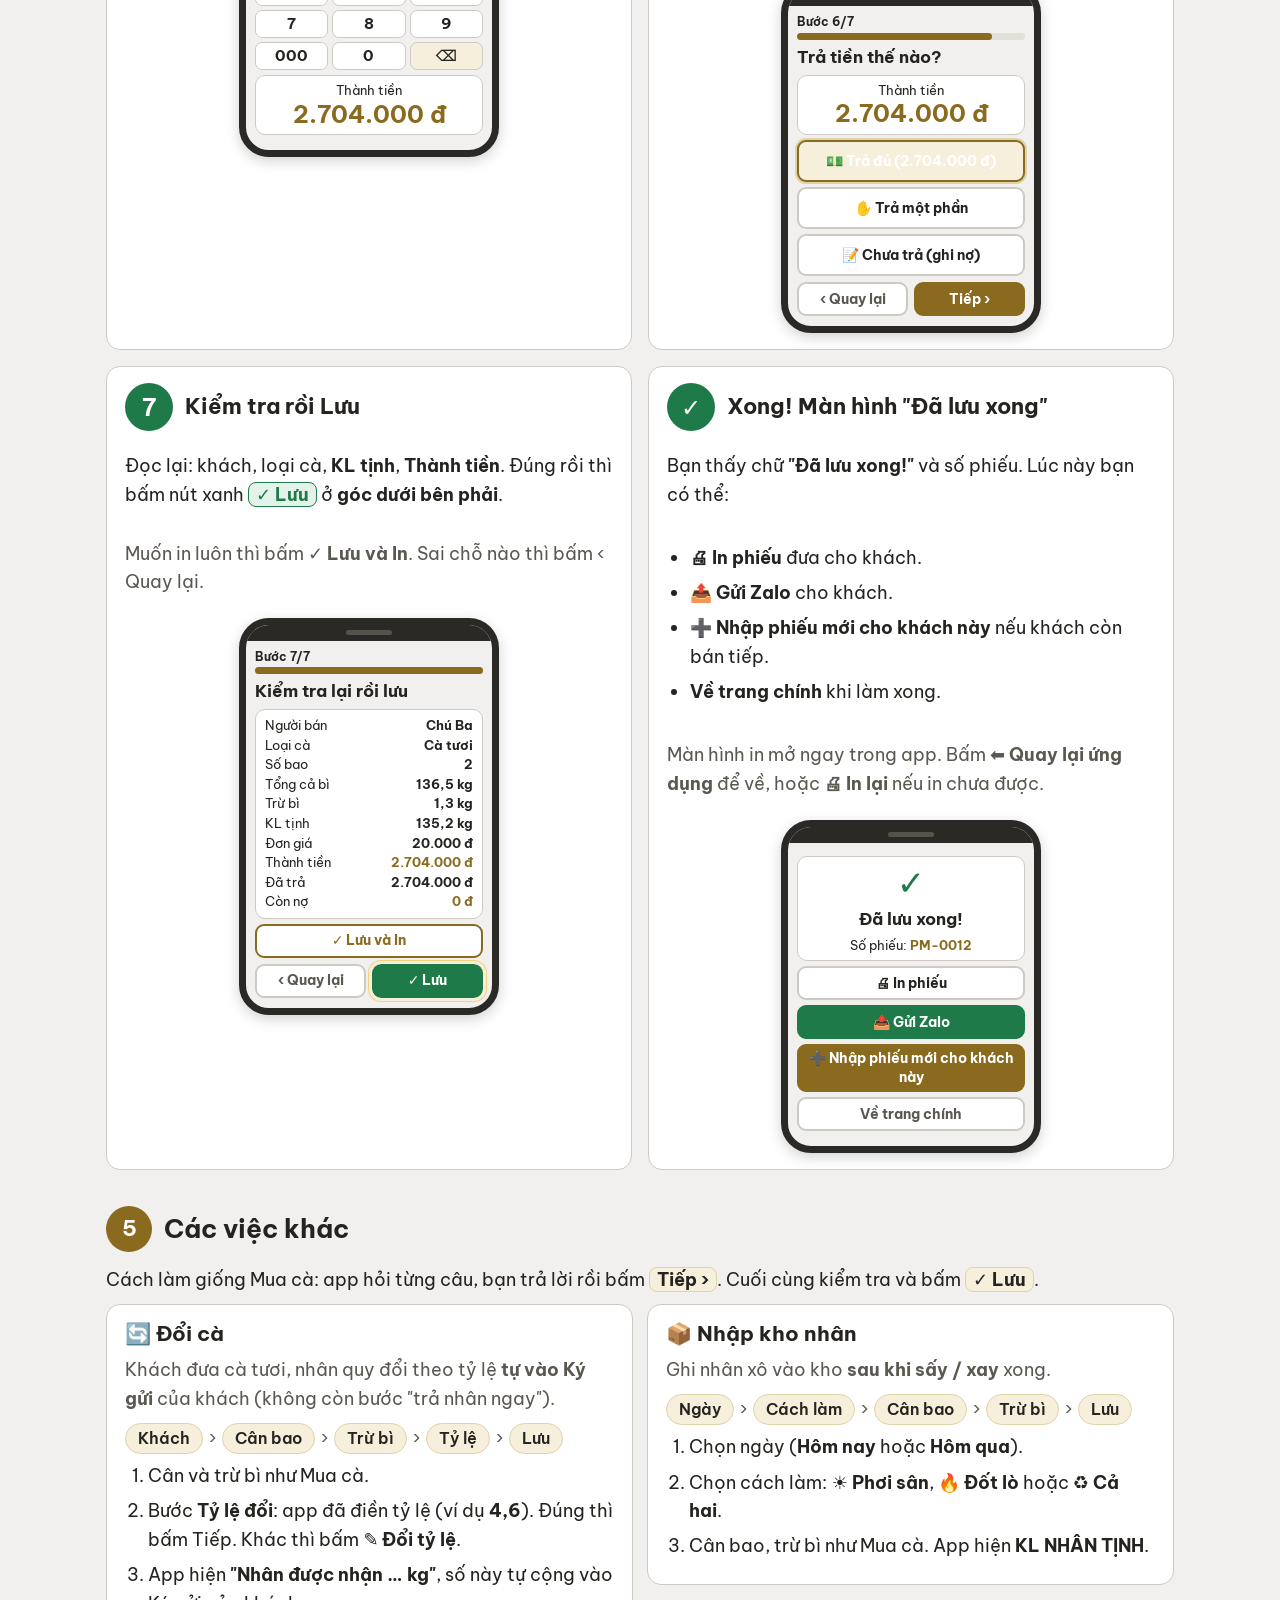
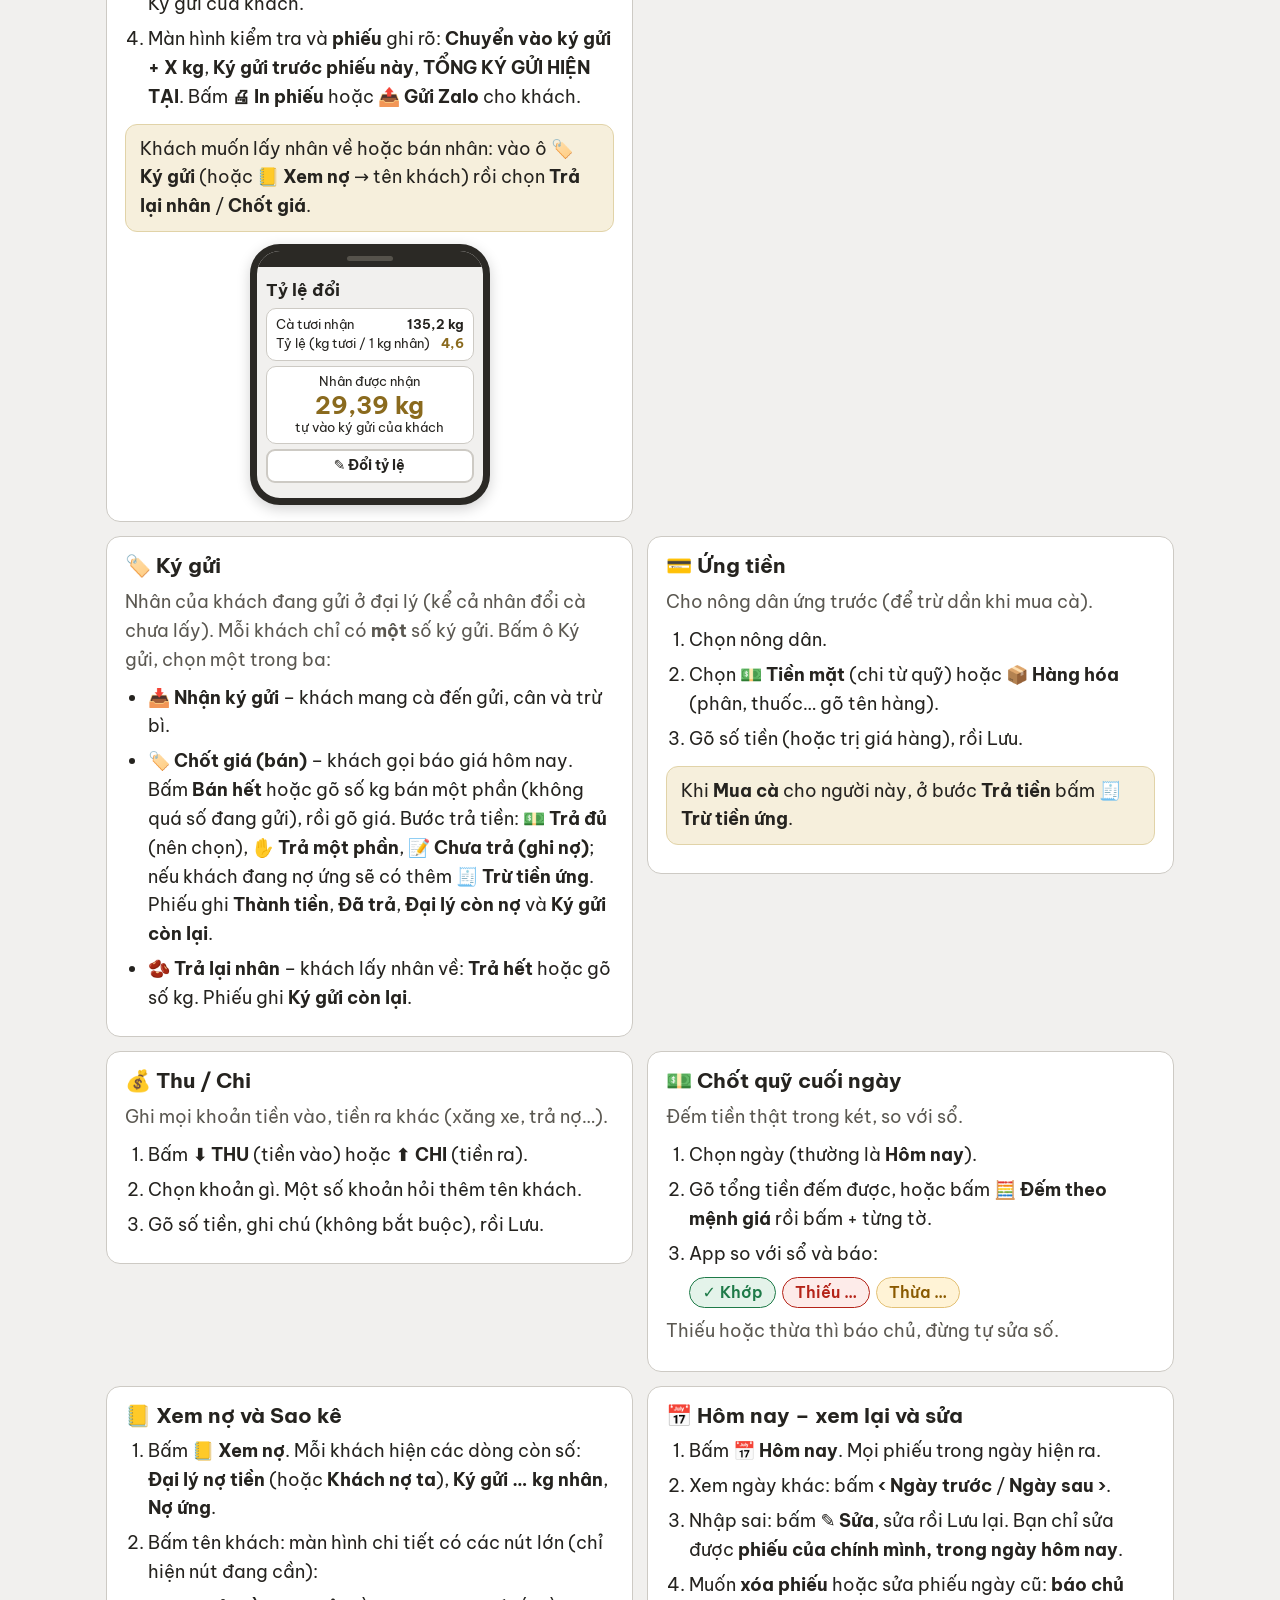
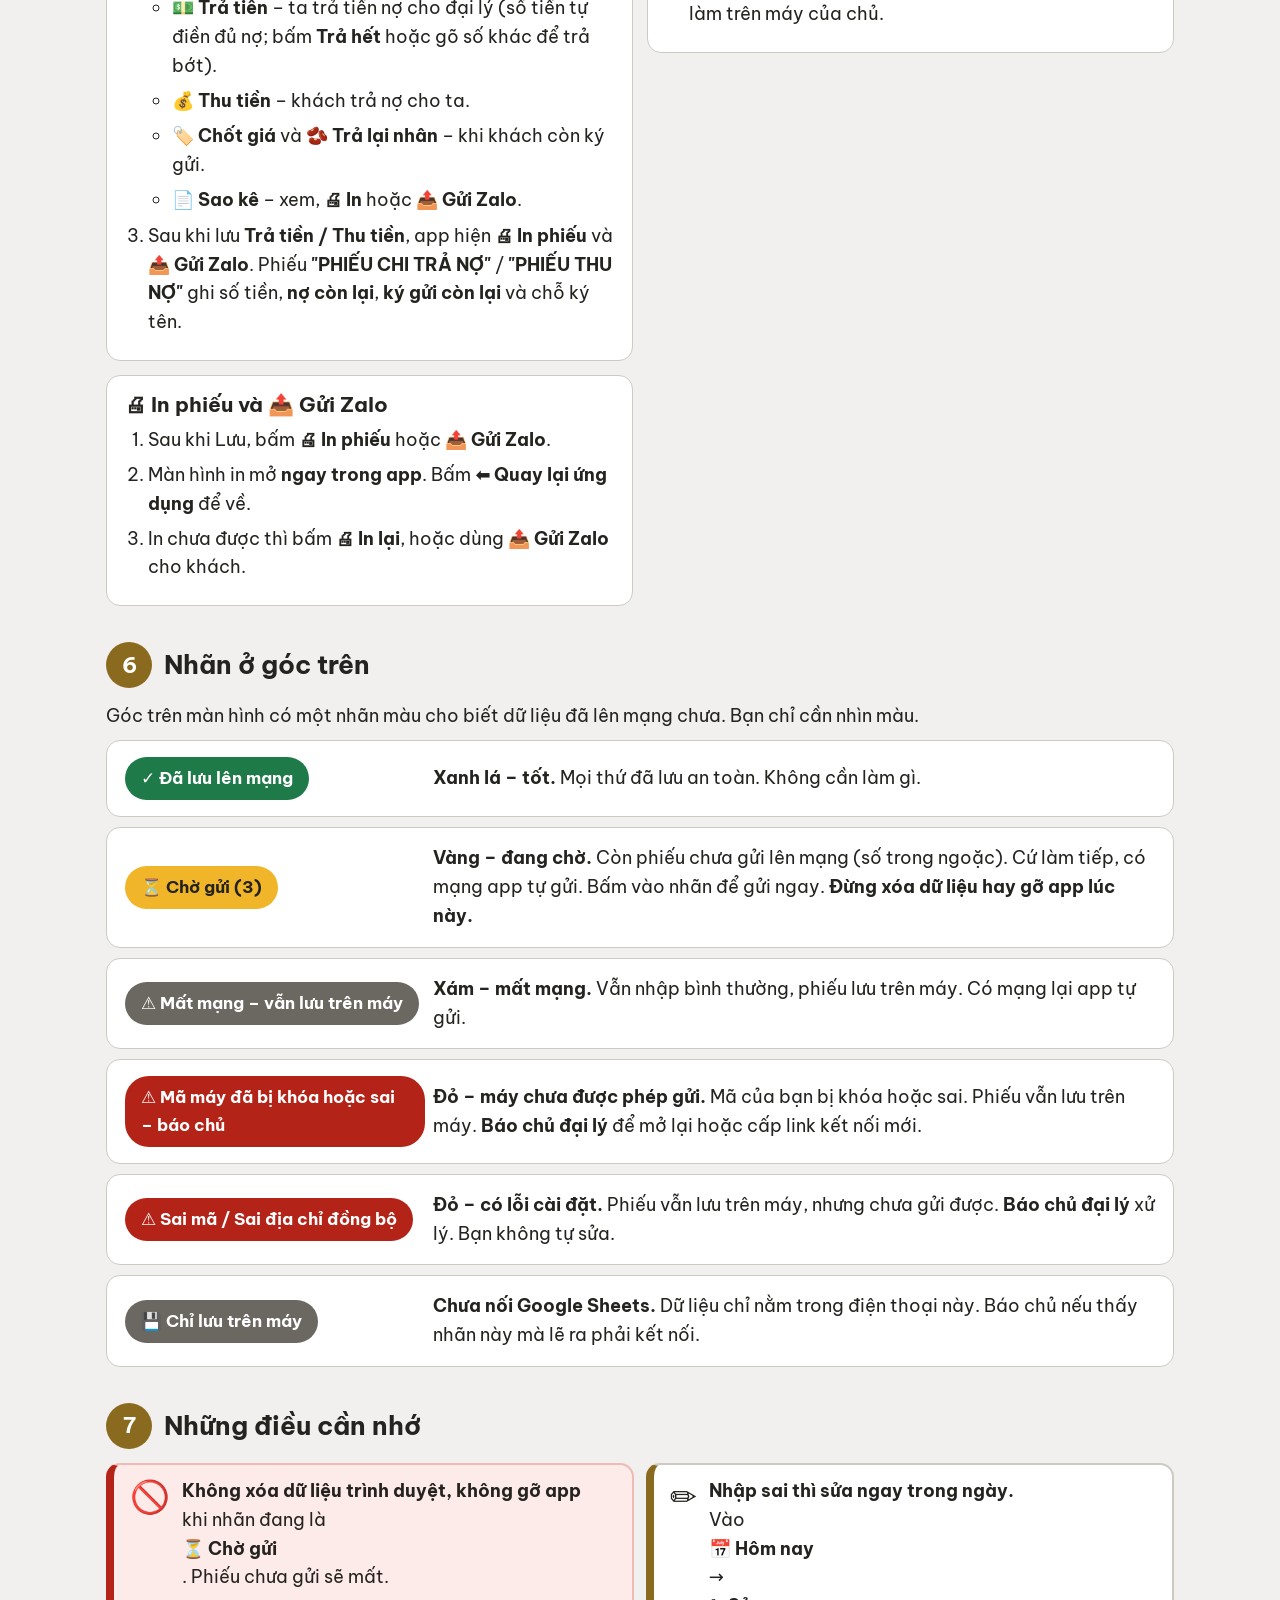
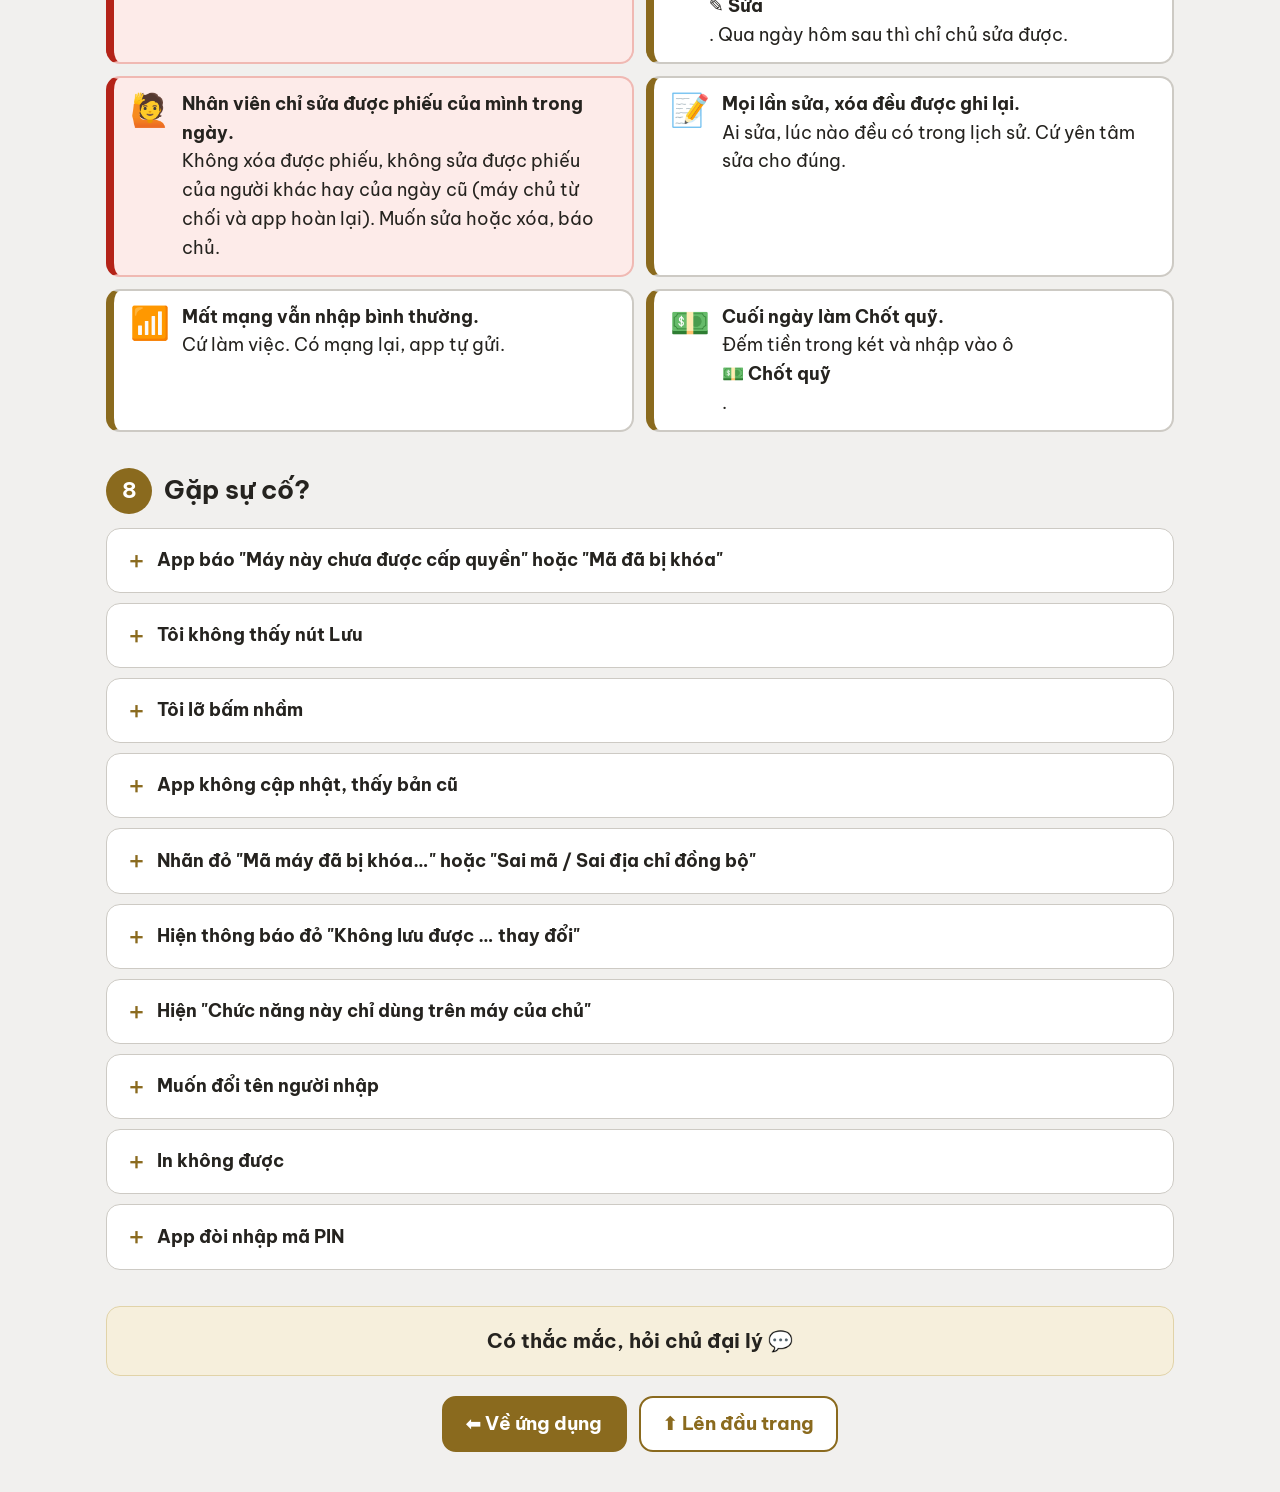
==== commit ae60269f: "Đổi cà tự vào ký gửi; Xem nợ gom Trả tiền/Chốt giá/Trả lại nhân/Sao kê; phiếu trả nợ; bỏ ô Trả nhân " ====
--- a/huong-dan.html
+++ b/huong-dan.html
@@ -265,7 +265,7 @@
   <p>Đây là màn hình bạn thấy mỗi lần mở app. Bấm vào ô nào thì làm việc đó. Ô có <span class="lock">🔒</span> là việc của <b>chủ</b>. Trên điện thoại nhân viên, bấm vào sẽ hiện <b>"Chức năng này chỉ dùng trên máy của chủ"</b> — đó là bình thường.</p>
   <div class="cols c2" style="align-items:start">
     <div class="fig" style="display:flex;justify-content:center">
-      <div class="phone" role="img" aria-label="Màn hình chính của app có 13 ô: Mua cà, Đổi cà, Trả nhân, Nhập kho, Ký gửi, Ứng tiền, Thu / Chi, Chốt quỹ, Xem nợ, Hôm nay, Kiểm kê, Báo cáo, Cài đặt. Mô tả từng ô ở danh sách bên cạnh.">
+      <div class="phone" role="img" aria-label="Màn hình chính của app có 12 ô: Mua cà, Đổi cà, Nhập kho, Ký gửi, Ứng tiền, Thu / Chi, Chốt quỹ, Xem nợ, Hôm nay, Kiểm kê, Báo cáo, Cài đặt. Mô tả từng ô ở danh sách bên cạnh.">
         <div class="notch"></div>
         <div class="scr" aria-hidden="true">
           <div class="pillrow"><span>☰ HOAVU</span><span class="pill ok" style="padding:2px 8px;font-size:10px">✓ Đã lưu lên mạng</span></div>
@@ -274,7 +274,6 @@
           <div class="tiles">
             <div class="tl"><span>🛒</span>Mua cà</div>
             <div class="tl"><span>🔄</span>Đổi cà</div>
-            <div class="tl"><span>🫘</span>Trả nhân</div>
             <div class="tl"><span>📦</span>Nhập kho</div>
             <div class="tl"><span>🏷️</span>Ký gửi</div>
             <div class="tl"><span>💳</span>Ứng tiền</div>
@@ -291,14 +290,13 @@
     </div>
     <ul class="tcap">
       <li><span class="ic">🛒</span><div><b>Mua cà</b><small>Mua cà của nông dân. Dùng nhiều nhất. <span class="who">Nhân viên</span></small></div></li>
-      <li><span class="ic">🔄</span><div><b>Đổi cà</b><small>Khách đưa cà tươi, mình hẹn trả nhân. <span class="who">Nhân viên</span></small></div></li>
-      <li><span class="ic">🫘</span><div><b>Trả nhân</b><small>Trả nhân cho khách đã đổi cà. <span class="who">Nhân viên</span></small></div></li>
+      <li><span class="ic">🔄</span><div><b>Đổi cà</b><small>Khách đưa cà tươi, nhân tự vào Ký gửi của khách. <span class="who">Nhân viên</span></small></div></li>
       <li><span class="ic">📦</span><div><b>Nhập kho</b><small>Ghi nhân xô vào kho sau khi sấy / xay. <span class="who">Nhân viên</span></small></div></li>
-      <li><span class="ic">🏷️</span><div><b>Ký gửi</b><small>Khách gửi cà: nhận, chốt giá, trả lại. <span class="who">Nhân viên</span></small></div></li>
+      <li><span class="ic">🏷️</span><div><b>Ký gửi</b><small>Nhân khách gửi: nhận, chốt giá (bán), trả lại nhân. <span class="who">Nhân viên</span></small></div></li>
       <li><span class="ic">💳</span><div><b>Ứng tiền</b><small>Cho nông dân ứng tiền hoặc hàng. <span class="who">Nhân viên</span></small></div></li>
       <li><span class="ic">💰</span><div><b>Thu / Chi</b><small>Ghi tiền vào, tiền ra trong ngày. <span class="who">Nhân viên</span></small></div></li>
       <li><span class="ic">💵</span><div><b>Chốt quỹ</b><small>Đếm tiền cuối ngày. <span class="who">Nhân viên</span></small></div></li>
-      <li><span class="ic">📒</span><div><b>Xem nợ</b><small>Xem ai còn nợ, in sao kê. <span class="who">Nhân viên</span></small></div></li>
+      <li><span class="ic">📒</span><div><b>Xem nợ</b><small>Xem ai còn nợ, trả tiền, chốt giá, trả lại nhân, sao kê. <span class="who">Nhân viên</span></small></div></li>
       <li><span class="ic">📅</span><div><b>Hôm nay</b><small>Xem lại phiếu trong ngày, sửa hoặc xóa. <span class="who">Nhân viên</span></small></div></li>
       <li><span class="ic">📋</span><div><b>Kiểm kê</b><small>Đếm kho cuối tháng. Việc của chủ. <span class="lock">🔒 Chủ</span></small></div></li>
       <li><span class="ic">📊</span><div><b>Báo cáo</b><small>Xem số mua, đổi, tiền. Phần lãi chỉ chủ xem. <span class="lock">🔒 một phần</span></small></div></li>
@@ -479,32 +477,22 @@
 
     <div class="card avoid" id="doi-ca">
       <h3>🔄 Đổi cà</h3>
-      <p class="mut">Khách đưa cà tươi, mình trả lại nhân theo tỷ lệ.</p>
-      <div class="flow"><span>Khách</span><i>›</i><span>Cân bao</span><i>›</i><span>Trừ bì</span><i>›</i><span>Tỷ lệ</span><i>›</i><span>Trả ngay?</span><i>›</i><span>Lưu</span></div>
+      <p class="mut">Khách đưa cà tươi, nhân quy đổi theo tỷ lệ <b>tự vào Ký gửi</b> của khách (không còn bước "trả nhân ngay").</p>
+      <div class="flow"><span>Khách</span><i>›</i><span>Cân bao</span><i>›</i><span>Trừ bì</span><i>›</i><span>Tỷ lệ</span><i>›</i><span>Lưu</span></div>
       <ol class="s">
         <li>Cân và trừ bì như Mua cà.</li>
         <li>Bước <b>Tỷ lệ đổi</b>: app đã điền tỷ lệ (ví dụ <b>4,6</b>). Đúng thì bấm Tiếp. Khác thì bấm <b>✎ Đổi tỷ lệ</b>.</li>
-        <li>App hiện <b>"Phải trả khách … kg nhân"</b>.</li>
-        <li><b>Trả nhân ngay không?</b> Chọn <b>Không, trả sau</b> hoặc <b>Có, trả ngay</b>.</li>
-      </ol>
-      <div class="fig" style="display:flex;justify-content:center"><div class="phone" style="width:240px" role="img" aria-label="Bước tỷ lệ đổi: cà tươi nhận 135,2 kg, tỷ lệ 4,6, phải trả khách 29,39 kg nhân.">
+        <li>App hiện <b>"Nhân được nhận … kg"</b>, số này tự cộng vào Ký gửi của khách.</li>
+        <li>Màn hình kiểm tra và <b>phiếu</b> ghi rõ: <b>Chuyển vào ký gửi + X kg</b>, <b>Ký gửi trước phiếu này</b>, <b>TỔNG KÝ GỬI HIỆN TẠI</b>. Bấm <b>🖨 In phiếu</b> hoặc <b>📤 Gửi Zalo</b> cho khách.</li>
+      </ol>
+      <div class="tip">Khách muốn lấy nhân về hoặc bán nhân: vào ô <b>🏷️ Ký gửi</b> (hoặc <b>📒 Xem nợ</b> → tên khách) rồi chọn <b>Trả lại nhân</b> / <b>Chốt giá</b>.</div>
+      <div class="fig" style="display:flex;justify-content:center"><div class="phone" style="width:240px" role="img" aria-label="Bước tỷ lệ đổi: cà tươi nhận 135,2 kg, tỷ lệ 4,6, nhân được nhận 29,39 kg tự vào ký gửi.">
         <div class="notch"></div><div class="scr" aria-hidden="true">
           <div class="q">Tỷ lệ đổi</div>
           <div class="mc"><div class="rl"><span>Cà tươi nhận</span><b>135,2 kg</b></div><div class="rl"><span>Tỷ lệ (kg tươi / 1 kg nhân)</span><b class="big">4,6</b></div></div>
-          <div class="mc ctr">Phải trả khách<span class="huge">29,39 kg</span>nhân</div>
+          <div class="mc ctr">Nhân được nhận<span class="huge">29,39 kg</span>tự vào ký gửi của khách</div>
           <div class="mb">✎ Đổi tỷ lệ</div>
         </div></div></div>
-    </div>
-
-    <div class="card avoid">
-      <h3>🫘 Trả nhân</h3>
-      <p class="mut">Khách đã đổi cà, giờ đến lấy nhân.</p>
-      <div class="flow"><span>Khách</span><i>›</i><span>Số kg</span><i>›</i><span>Trả bằng gì</span><i>›</i><span>Lưu</span></div>
-      <ol class="s">
-        <li>Chọn khách. App hiện <b>"Còn nợ nhân"</b>.</li>
-        <li>Gõ số kg trả, hoặc bấm <b>Trả hết</b>.</li>
-        <li>Chọn <b>🫘 Trả bằng nhân</b> hoặc <b>💵 Quy ra tiền</b> (gõ giá 1 kg).</li>
-      </ol>
     </div>
 
     <div class="card avoid">
@@ -520,11 +508,11 @@
 
     <div class="card avoid">
       <h3>🏷️ Ký gửi</h3>
-      <p class="mut">Khách gửi cà ở đại lý, chưa bán. Bấm ô Ký gửi, chọn một trong ba:</p>
+      <p class="mut">Nhân của khách đang gửi ở đại lý (kể cả nhân đổi cà chưa lấy). Mỗi khách chỉ có <b>một</b> số ký gửi. Bấm ô Ký gửi, chọn một trong ba:</p>
       <ul class="s">
-        <li><b>📥 Nhận ký gửi</b> – khách gửi cà, cân và trừ bì.</li>
-        <li><b>🏷️ Chốt giá (mua)</b> – mua từ số cà khách đang gửi.</li>
-        <li><b>↩️ Trả lại cà</b> – khách lấy cà về.</li>
+        <li><b>📥 Nhận ký gửi</b> – khách mang cà đến gửi, cân và trừ bì.</li>
+        <li><b>🏷️ Chốt giá (bán)</b> – khách gọi báo giá hôm nay. Bấm <b>Bán hết</b> hoặc gõ số kg bán một phần (không quá số đang gửi), rồi gõ giá. Bước trả tiền: <b>💵 Trả đủ</b> (nên chọn), <b>✋ Trả một phần</b>, <b>📝 Chưa trả (ghi nợ)</b>; nếu khách đang nợ ứng sẽ có thêm <b>🧾 Trừ tiền ứng</b>. Phiếu ghi <b>Thành tiền</b>, <b>Đã trả</b>, <b>Đại lý còn nợ</b> và <b>Ký gửi còn lại</b>.</li>
+        <li><b>🫘 Trả lại nhân</b> – khách lấy nhân về: <b>Trả hết</b> hoặc gõ số kg. Phiếu ghi <b>Ký gửi còn lại</b>.</li>
       </ul>
     </div>
 
@@ -565,10 +553,15 @@
     <div class="card avoid">
       <h3>📒 Xem nợ và Sao kê</h3>
       <ol class="s">
-        <li>Bấm <b>📒 Xem nợ</b>. Danh sách ai còn nợ hiện ra.</li>
-        <li>Bấm tên khách để xem chi tiết.</li>
-        <li>Bấm <b>📄 Sao kê</b> để xem, <b>🖨 In</b> hoặc <b>📤 Gửi Zalo</b>.</li>
-        <li>Khách đưa tiền trả nợ: bấm <b>💵 Thu tiền</b> / <b>💵 Trả tiền</b> ngay tại đó.</li>
+        <li>Bấm <b>📒 Xem nợ</b>. Mỗi khách hiện các dòng còn số: <b>Đại lý nợ tiền</b> (hoặc <b>Khách nợ ta</b>), <b>Ký gửi … kg nhân</b>, <b>Nợ ứng</b>.</li>
+        <li>Bấm tên khách: màn hình chi tiết có các nút lớn (chỉ hiện nút đang cần):
+          <ul class="s">
+            <li><b>💵 Trả tiền</b> – ta trả tiền nợ cho đại lý (số tiền tự điền đủ nợ; bấm <b>Trả hết</b> hoặc gõ số khác để trả bớt).</li>
+            <li><b>💰 Thu tiền</b> – khách trả nợ cho ta.</li>
+            <li><b>🏷️ Chốt giá</b> và <b>🫘 Trả lại nhân</b> – khi khách còn ký gửi.</li>
+            <li><b>📄 Sao kê</b> – xem, <b>🖨 In</b> hoặc <b>📤 Gửi Zalo</b>.</li>
+          </ul></li>
+        <li>Sau khi lưu <b>Trả tiền / Thu tiền</b>, app hiện <b>🖨 In phiếu</b> và <b>📤 Gửi Zalo</b>. Phiếu <b>"PHIẾU CHI TRẢ NỢ"</b> / <b>"PHIẾU THU NỢ"</b> ghi số tiền, <b>nợ còn lại</b>, <b>ký gửi còn lại</b> và chỗ ký tên.</li>
       </ol>
     </div>
 
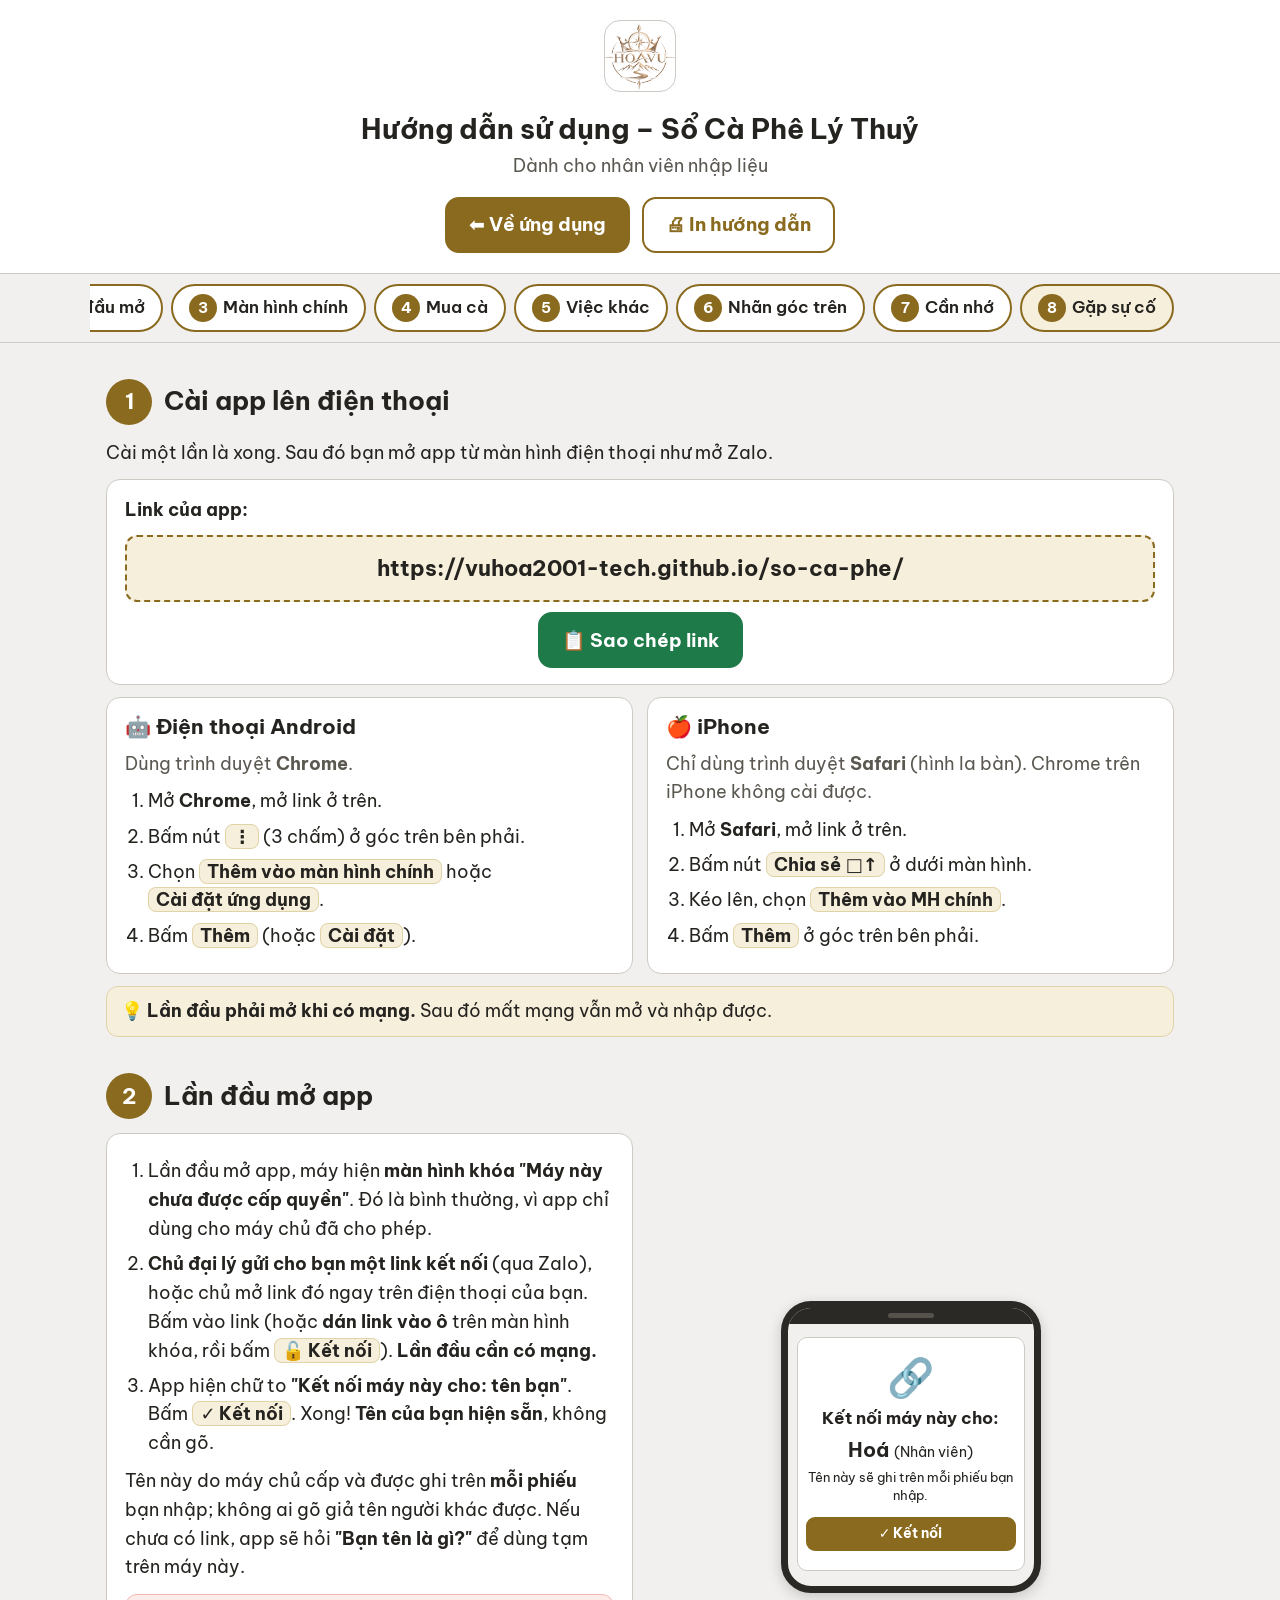
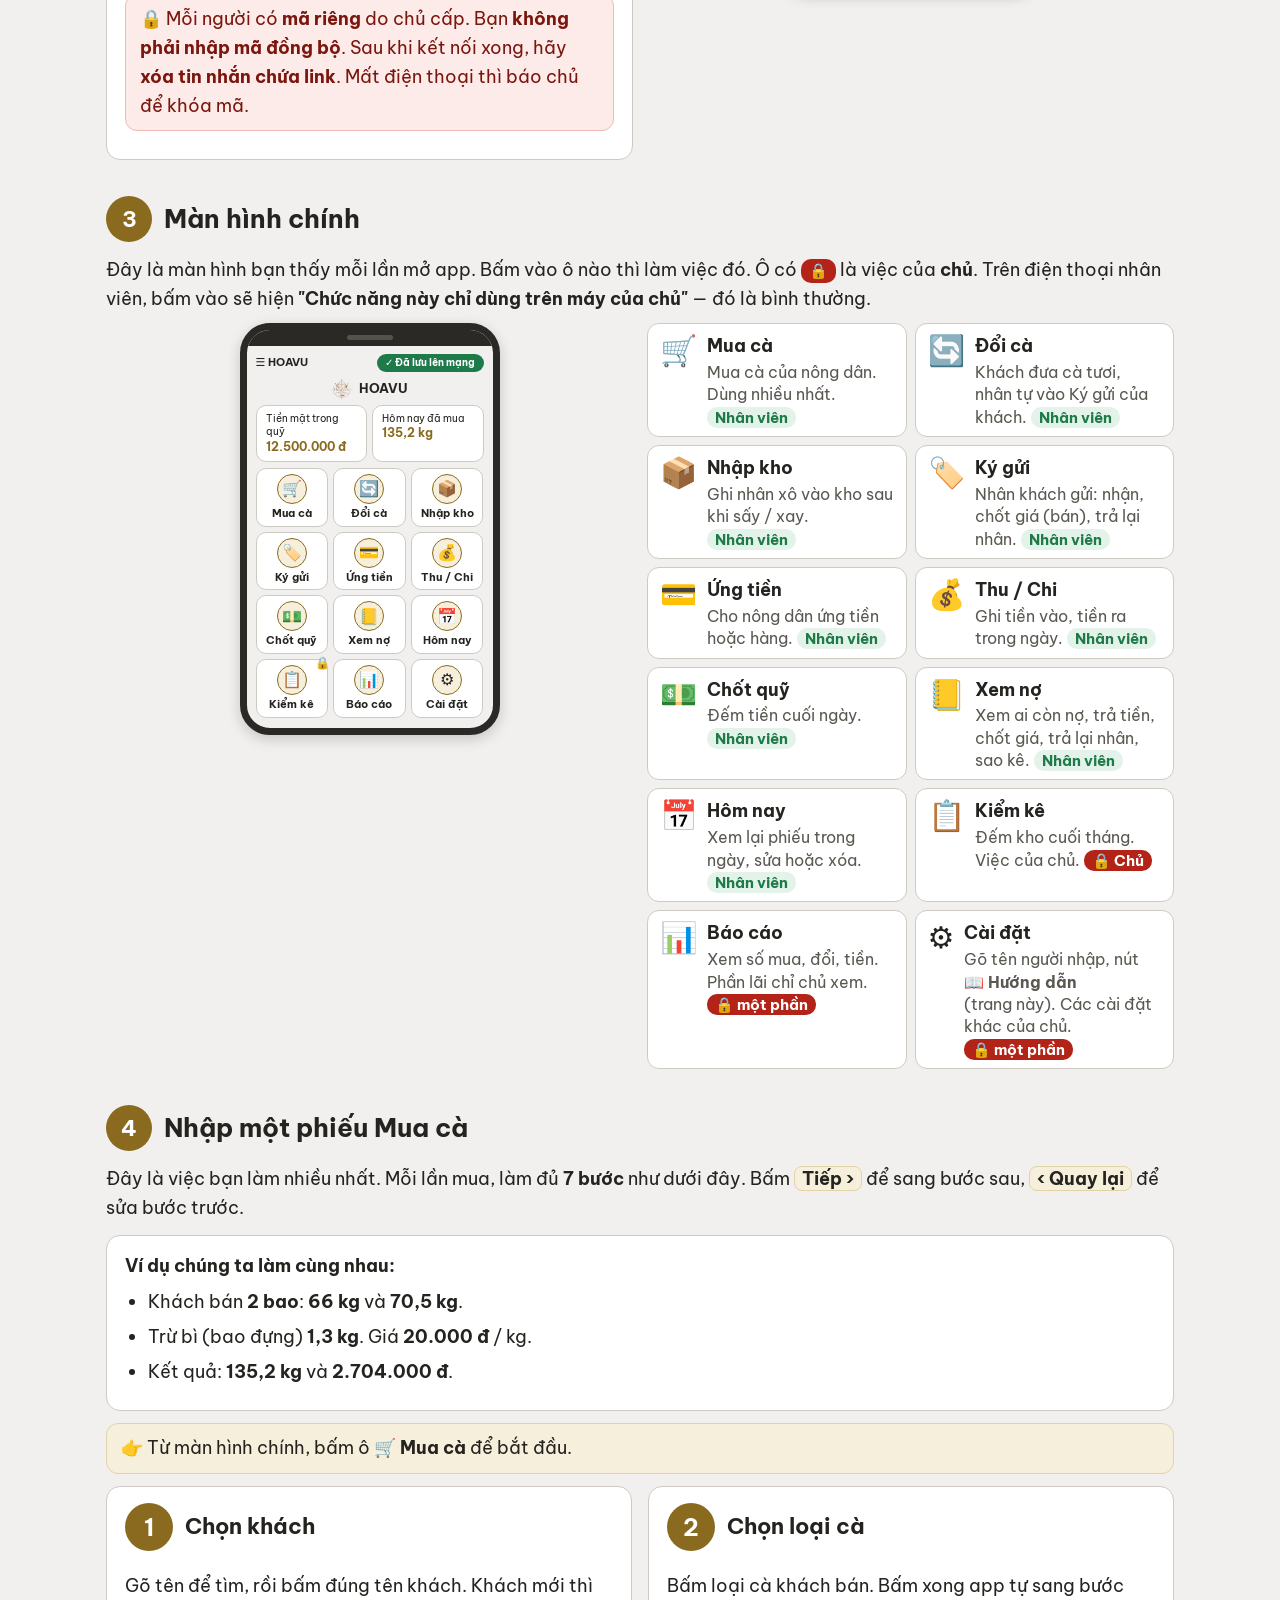
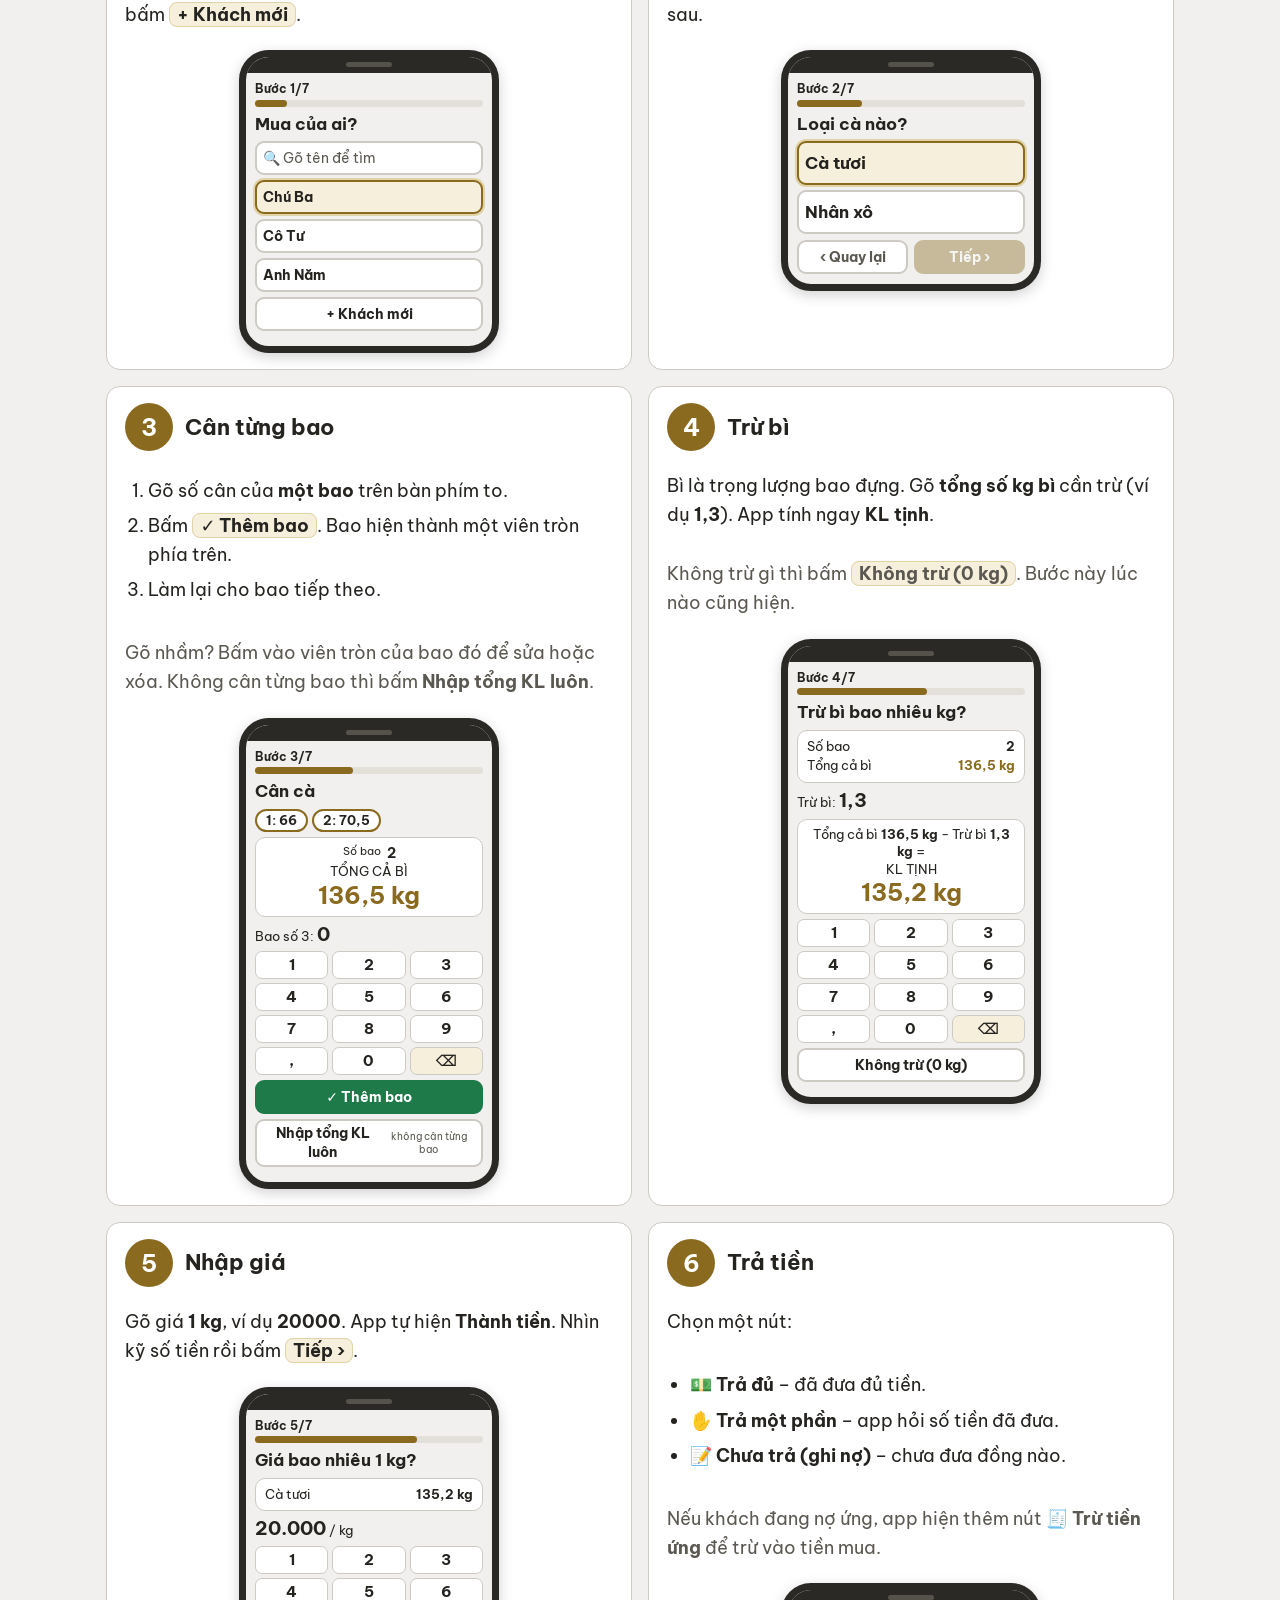
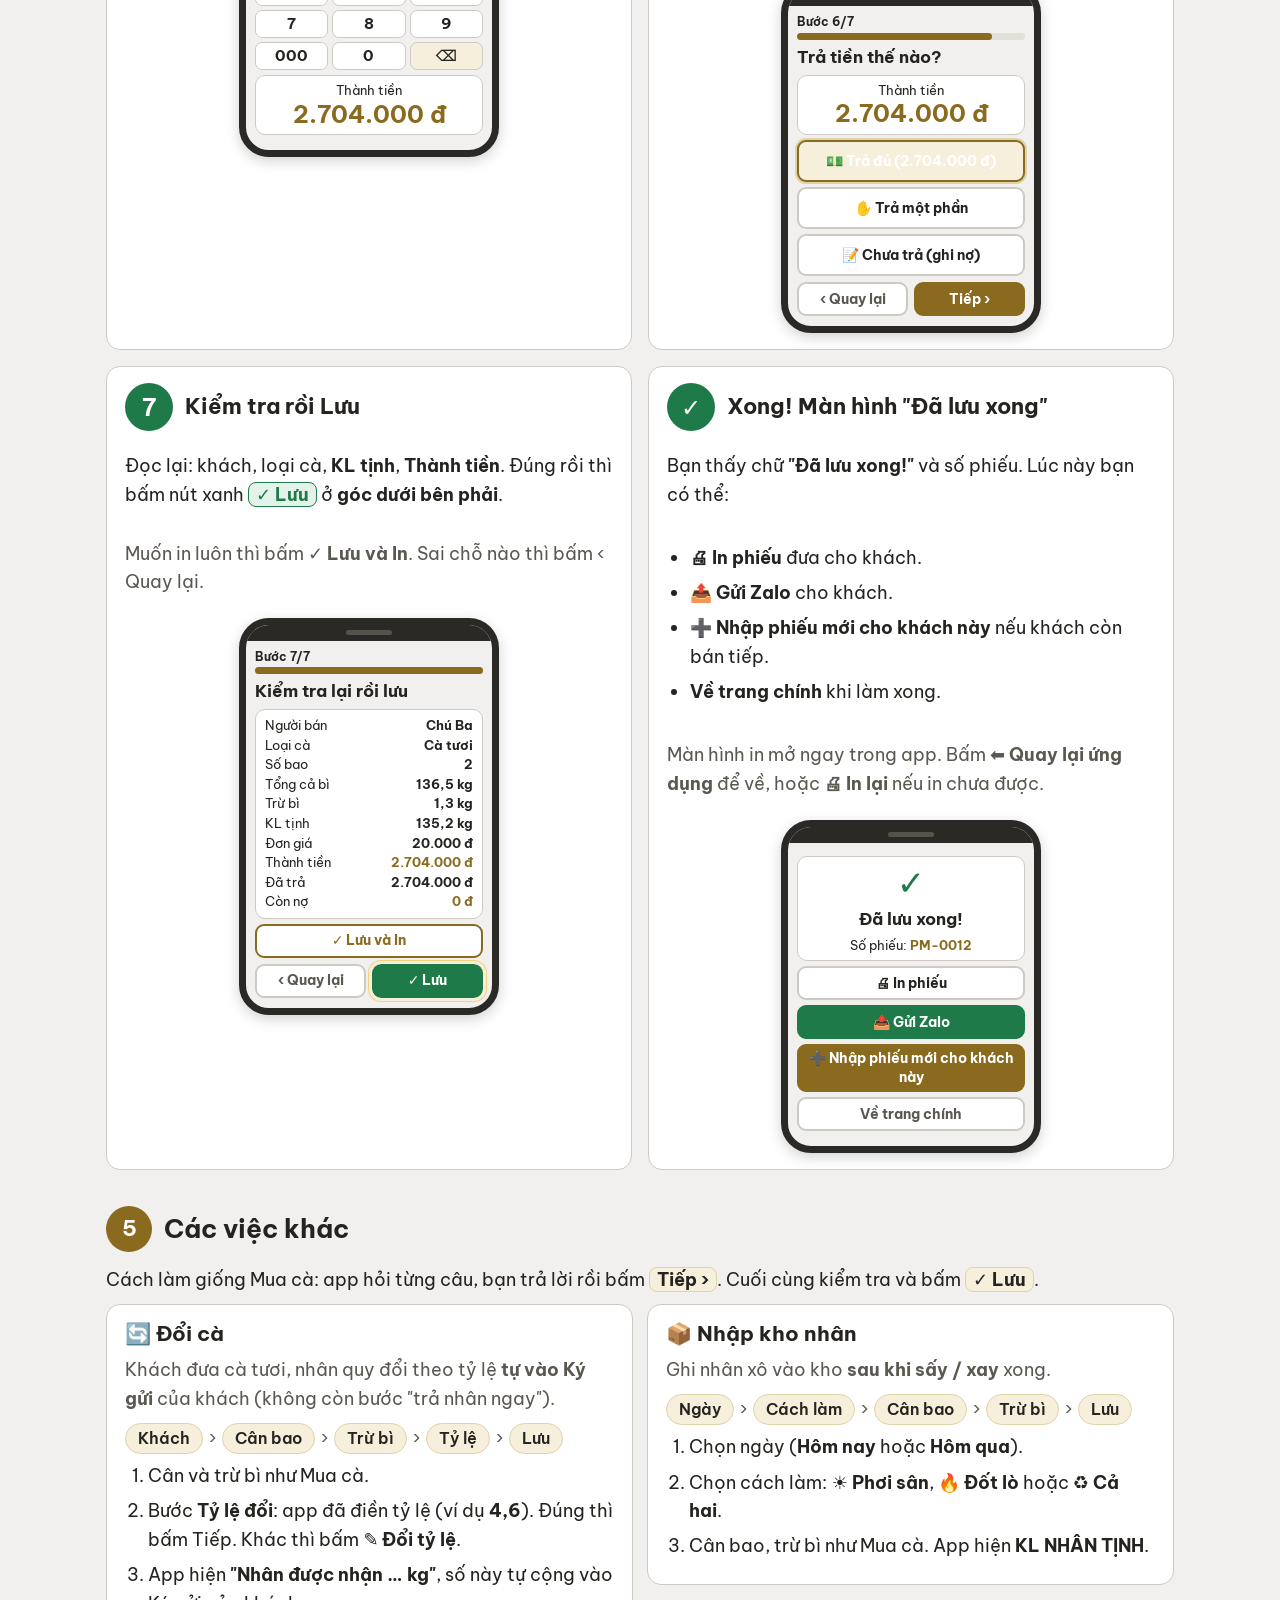
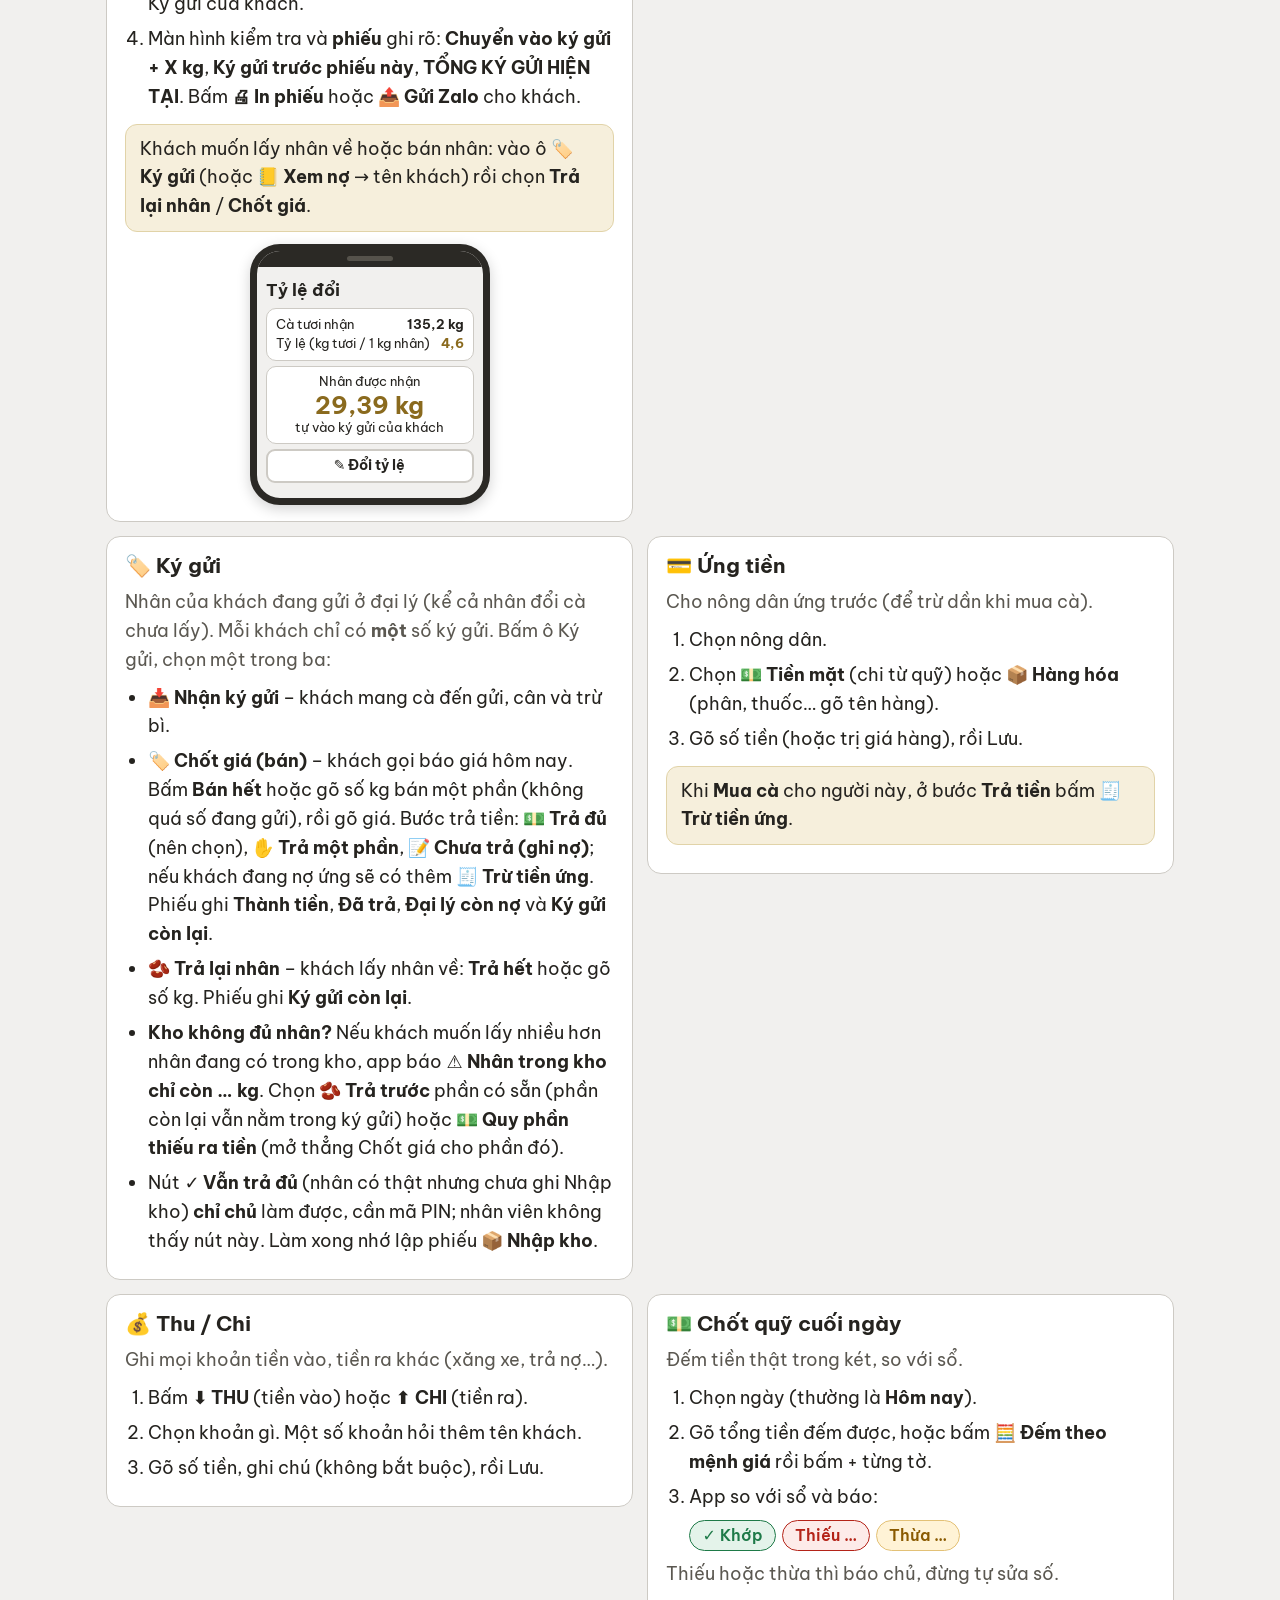
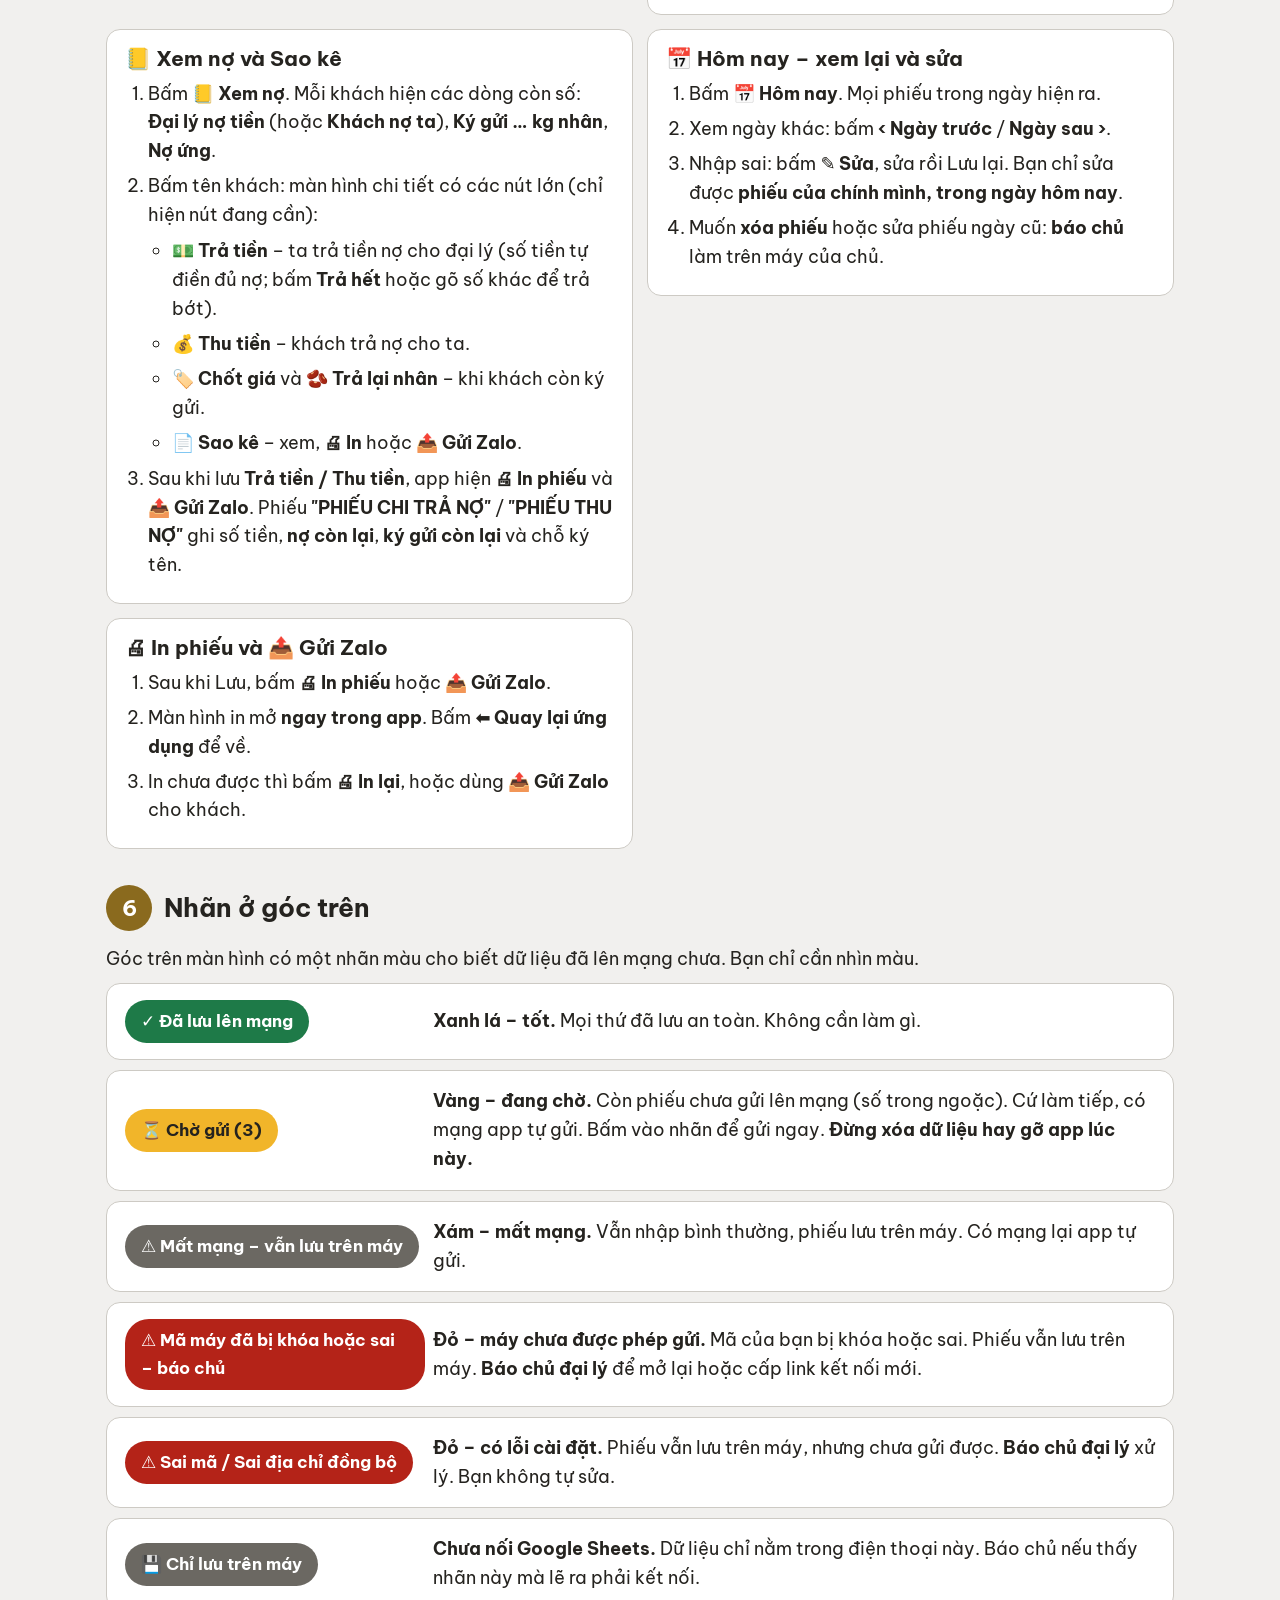
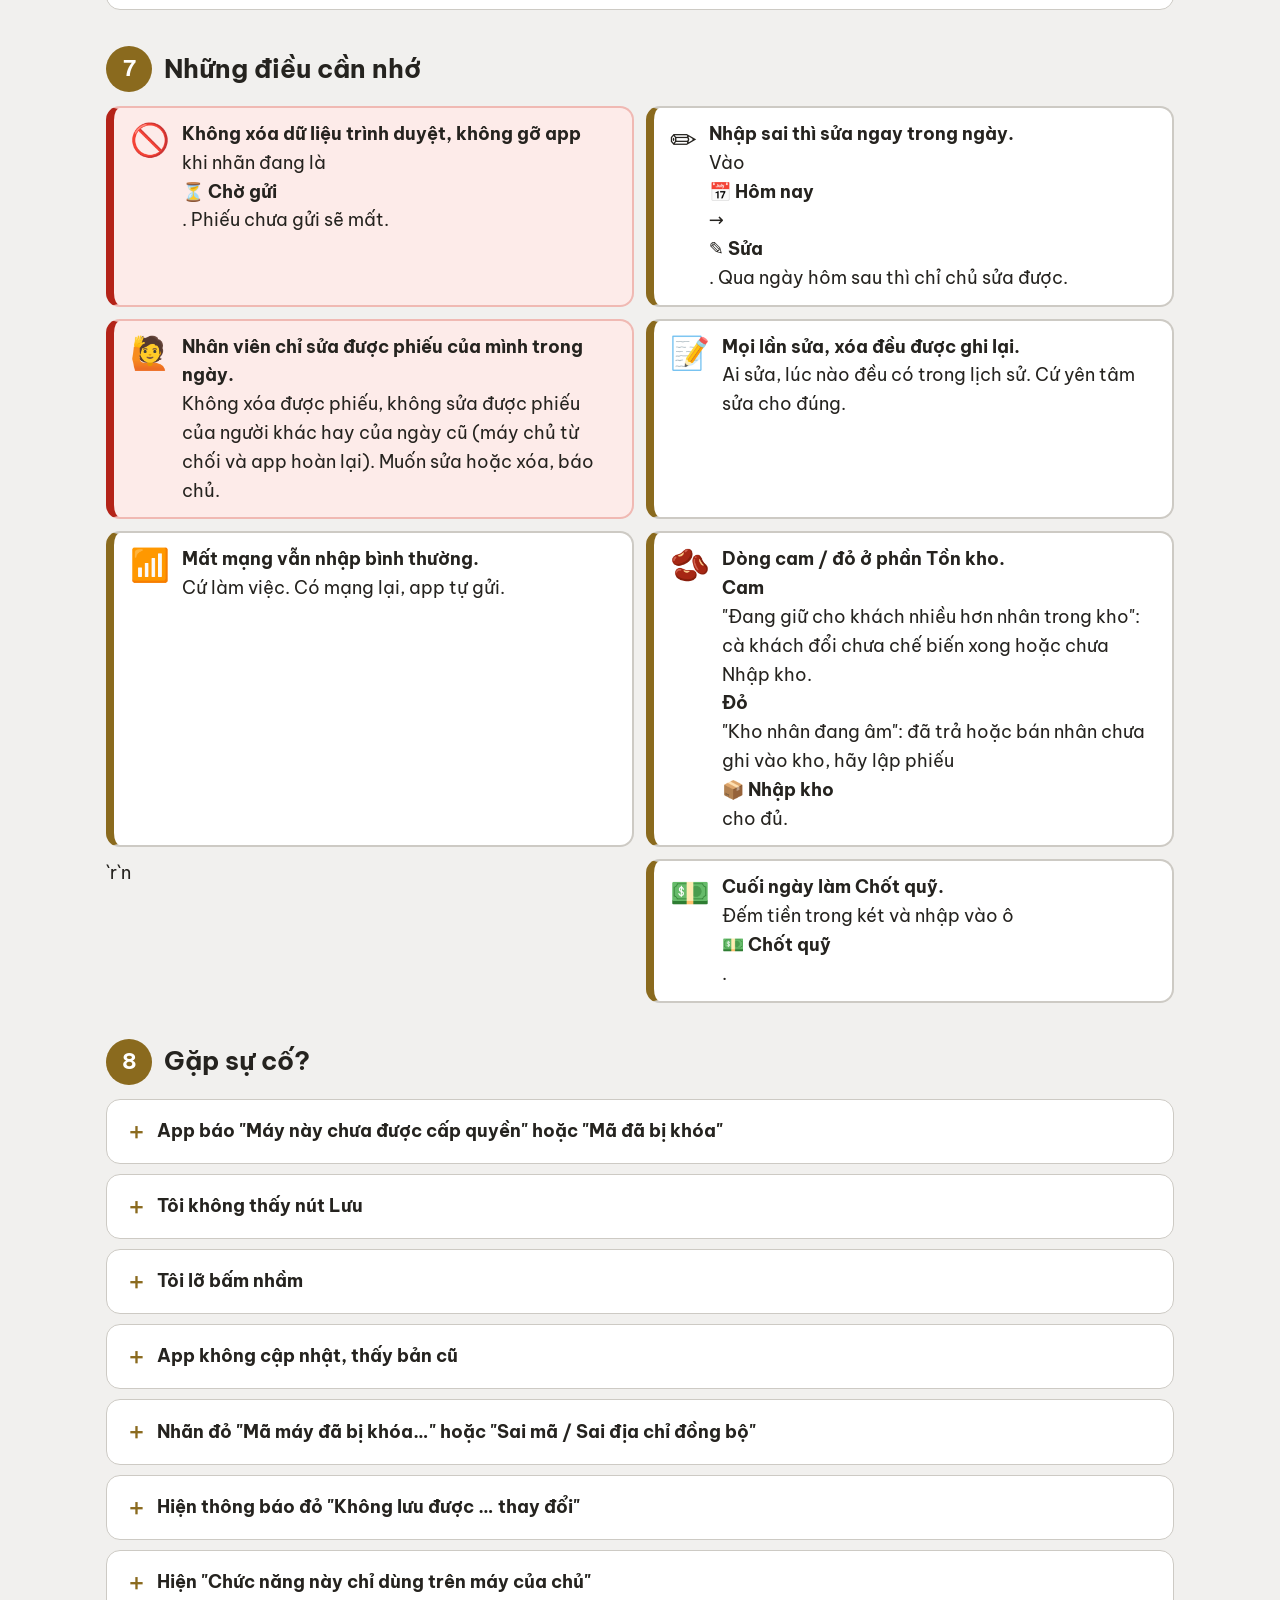
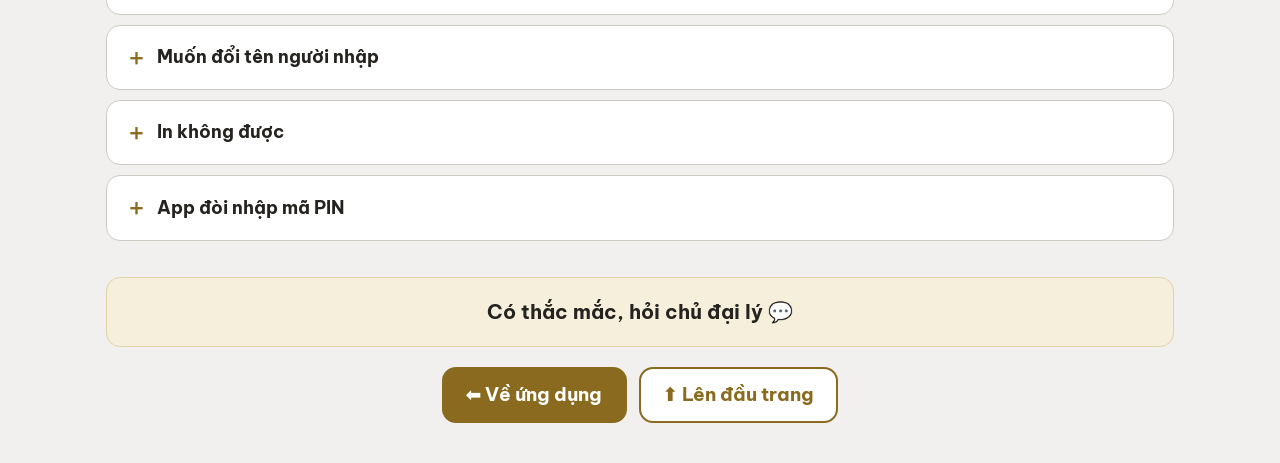
==== commit a45c0850: "Hiển thị kho nhân rõ ràng (của khách/của đại lý/chờ chế biến), cảnh báo thiếu nhân khi trả lại và bá" ====
--- a/huong-dan.html
+++ b/huong-dan.html
@@ -513,6 +513,8 @@
         <li><b>📥 Nhận ký gửi</b> – khách mang cà đến gửi, cân và trừ bì.</li>
         <li><b>🏷️ Chốt giá (bán)</b> – khách gọi báo giá hôm nay. Bấm <b>Bán hết</b> hoặc gõ số kg bán một phần (không quá số đang gửi), rồi gõ giá. Bước trả tiền: <b>💵 Trả đủ</b> (nên chọn), <b>✋ Trả một phần</b>, <b>📝 Chưa trả (ghi nợ)</b>; nếu khách đang nợ ứng sẽ có thêm <b>🧾 Trừ tiền ứng</b>. Phiếu ghi <b>Thành tiền</b>, <b>Đã trả</b>, <b>Đại lý còn nợ</b> và <b>Ký gửi còn lại</b>.</li>
         <li><b>🫘 Trả lại nhân</b> – khách lấy nhân về: <b>Trả hết</b> hoặc gõ số kg. Phiếu ghi <b>Ký gửi còn lại</b>.</li>
+        <li><b>Kho không đủ nhân?</b> Nếu khách muốn lấy nhiều hơn nhân đang có trong kho, app báo <b>⚠ Nhân trong kho chỉ còn … kg</b>. Chọn <b>🫘 Trả trước</b> phần có sẵn (phần còn lại vẫn nằm trong ký gửi) hoặc <b>💵 Quy phần thiếu ra tiền</b> (mở thẳng Chốt giá cho phần đó).</li>
+        <li>Nút <b>✓ Vẫn trả đủ</b> (nhân có thật nhưng chưa ghi Nhập kho) <b>chỉ chủ</b> làm được, cần mã PIN; nhân viên không thấy nút này. Làm xong nhớ lập phiếu <b>📦 Nhập kho</b>.</li>
       </ul>
     </div>
 
@@ -610,7 +612,7 @@
     <div class="warnc r"><span class="ic">🙋</span><div><b>Nhân viên chỉ sửa được phiếu của mình trong ngày.</b>Không xóa được phiếu, không sửa được phiếu của người khác hay của ngày cũ (máy chủ từ chối và app hoàn lại). Muốn sửa hoặc xóa, báo chủ.</div></div>
     <div class="warnc"><span class="ic">📝</span><div><b>Mọi lần sửa, xóa đều được ghi lại.</b>Ai sửa, lúc nào đều có trong lịch sử. Cứ yên tâm sửa cho đúng.</div></div>
     <div class="warnc"><span class="ic">📶</span><div><b>Mất mạng vẫn nhập bình thường.</b>Cứ làm việc. Có mạng lại, app tự gửi.</div></div>
-    <div class="warnc"><span class="ic">💵</span><div><b>Cuối ngày làm Chốt quỹ.</b>Đếm tiền trong két và nhập vào ô <b>💵 Chốt quỹ</b>.</div></div>
+    <div class="warnc"><span class="ic">🫘</span><div><b>Dòng cam / đỏ ở phần Tồn kho.</b><b>Cam</b> "Đang giữ cho khách nhiều hơn nhân trong kho": cà khách đổi chưa chế biến xong hoặc chưa Nhập kho. <b>Đỏ</b> "Kho nhân đang âm": đã trả hoặc bán nhân chưa ghi vào kho, hãy lập phiếu <b>📦 Nhập kho</b> cho đủ.</div></div>`r`n    <div class="warnc"><span class="ic">💵</span><div><b>Cuối ngày làm Chốt quỹ.</b>Đếm tiền trong két và nhập vào ô <b>💵 Chốt quỹ</b>.</div></div>
   </div>
 </section>
 
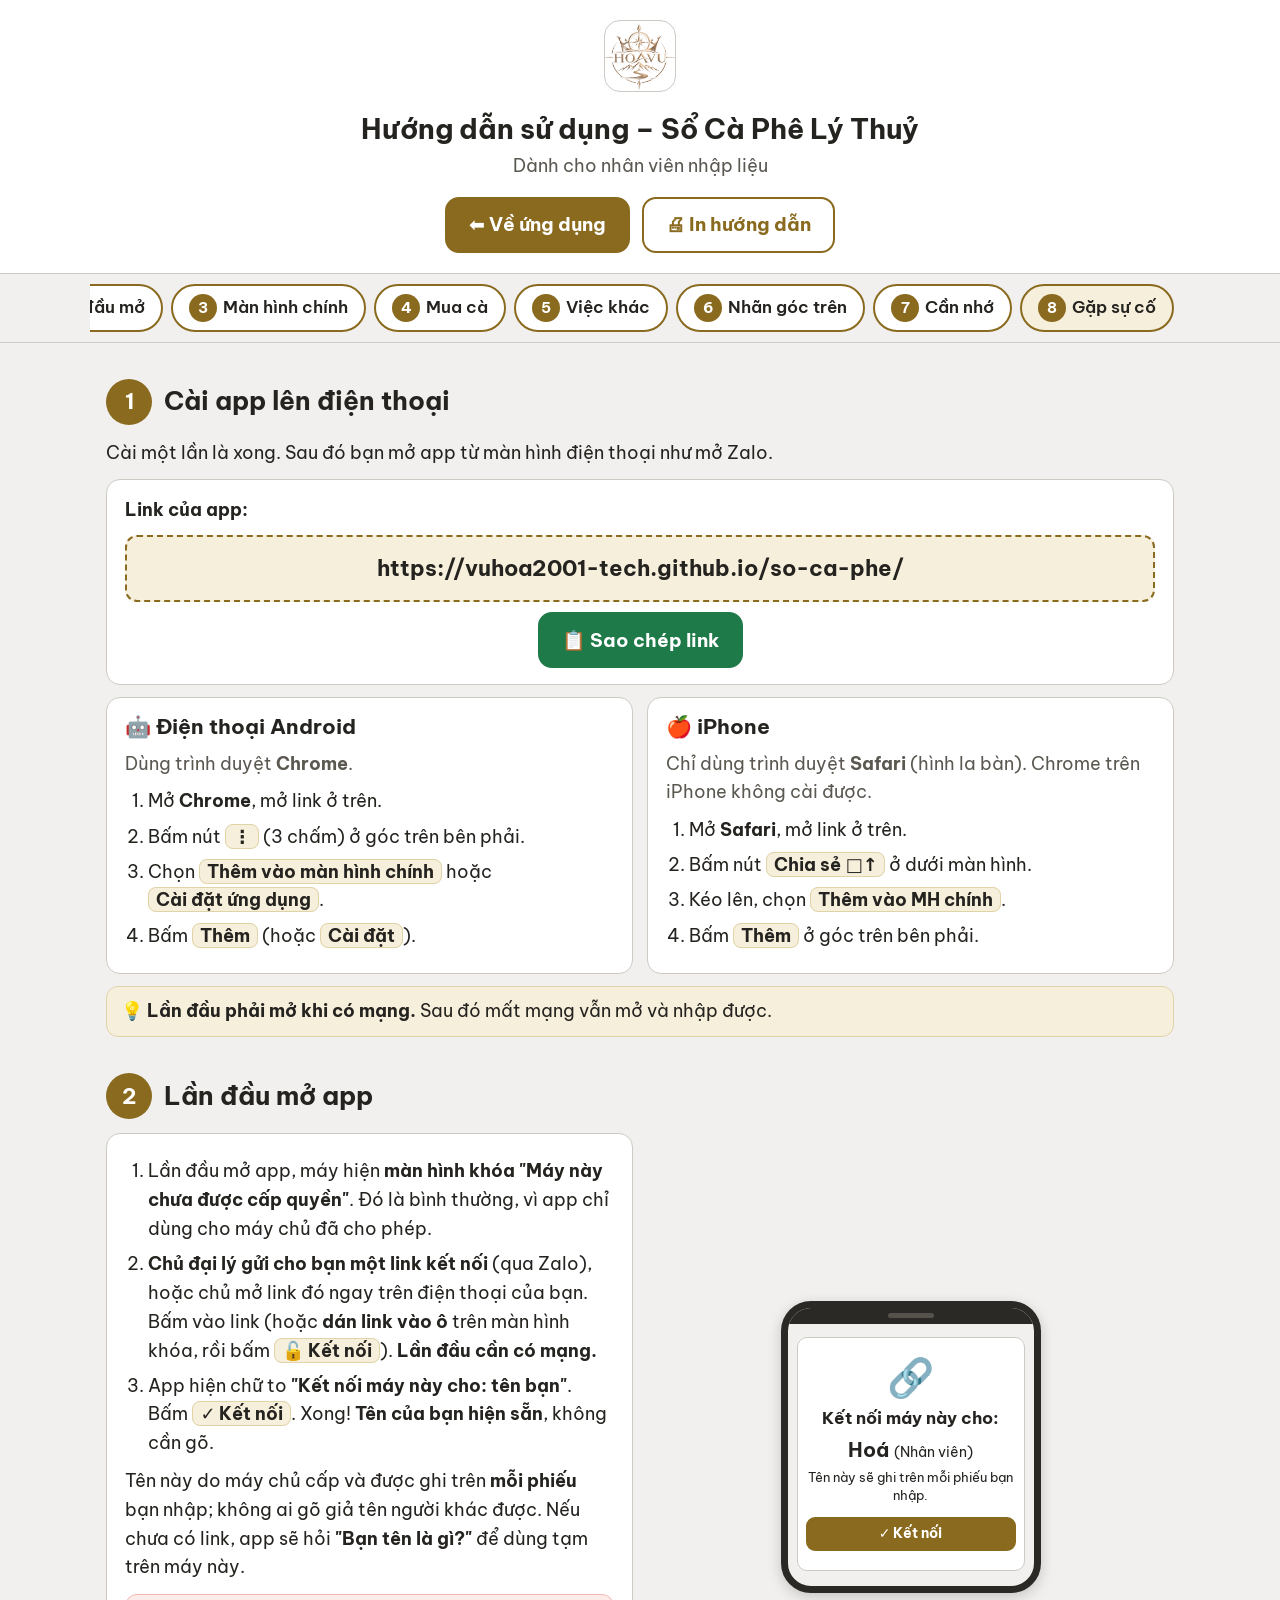
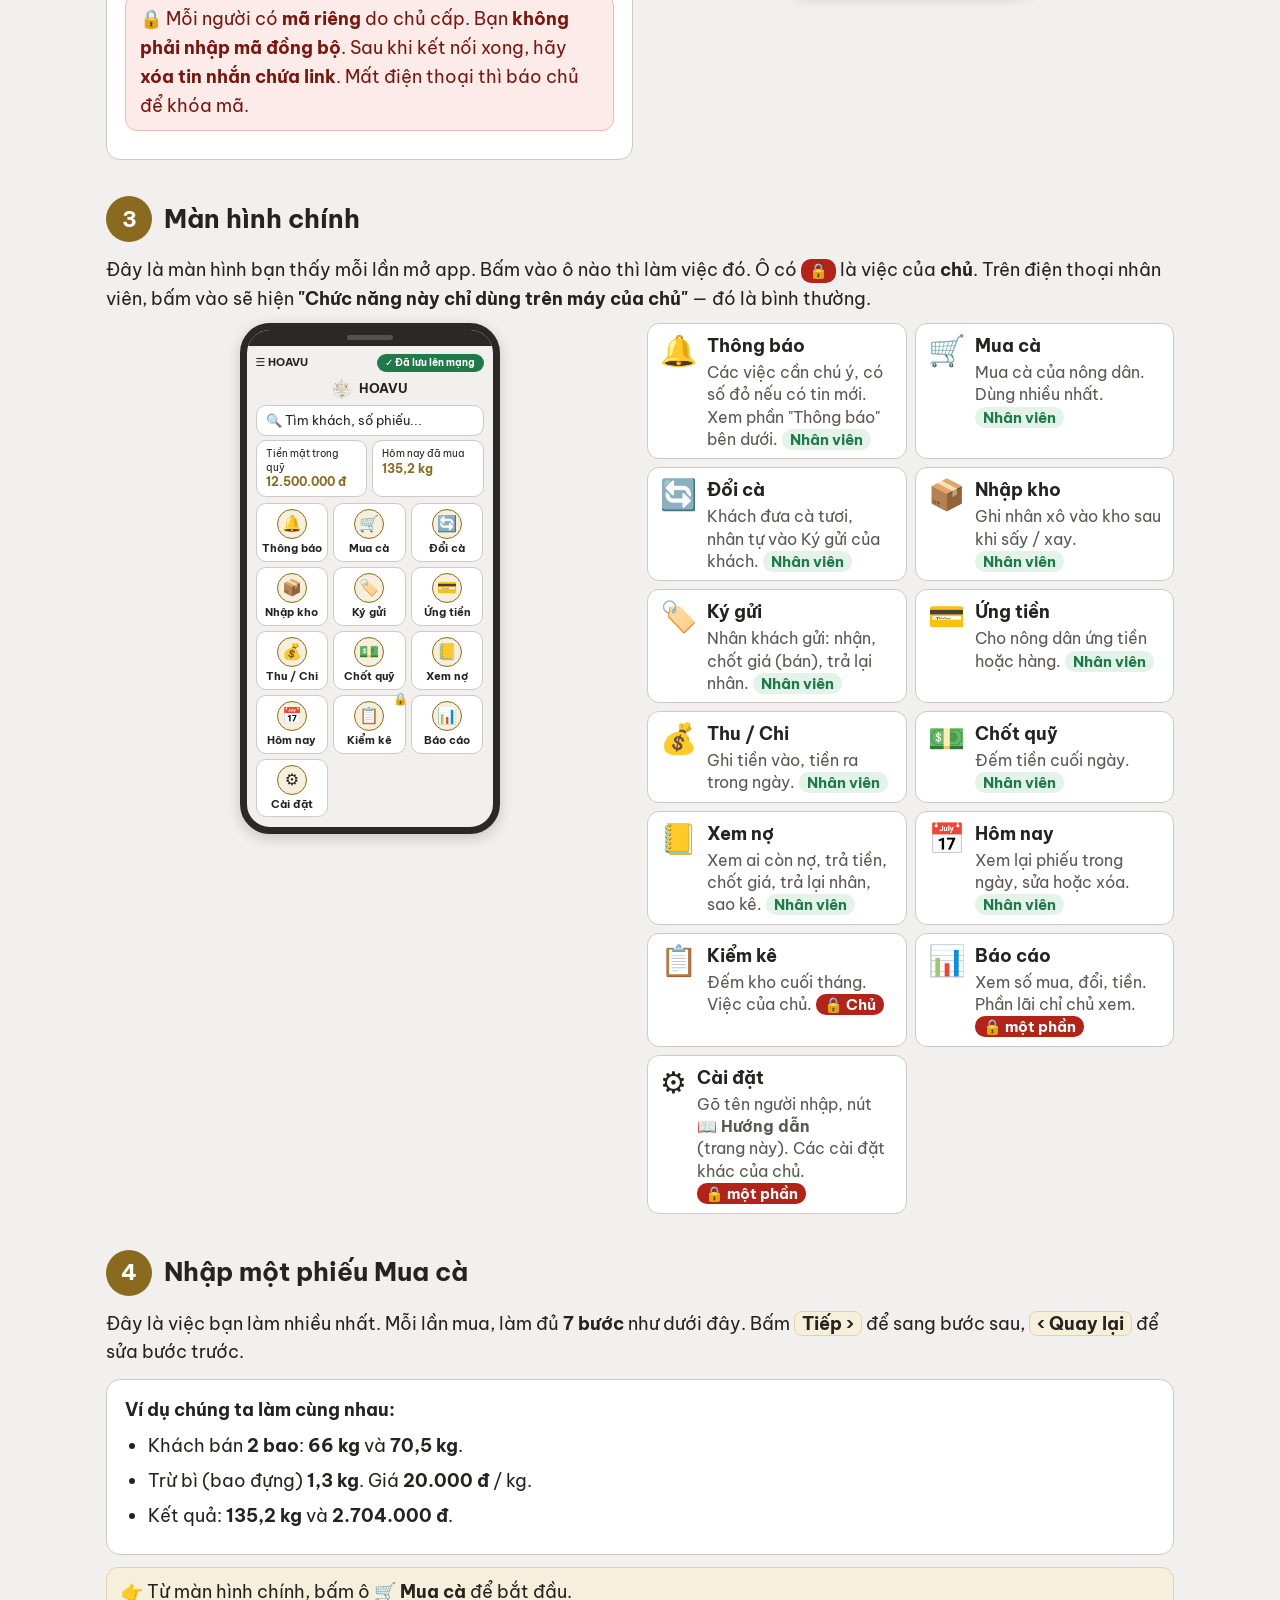
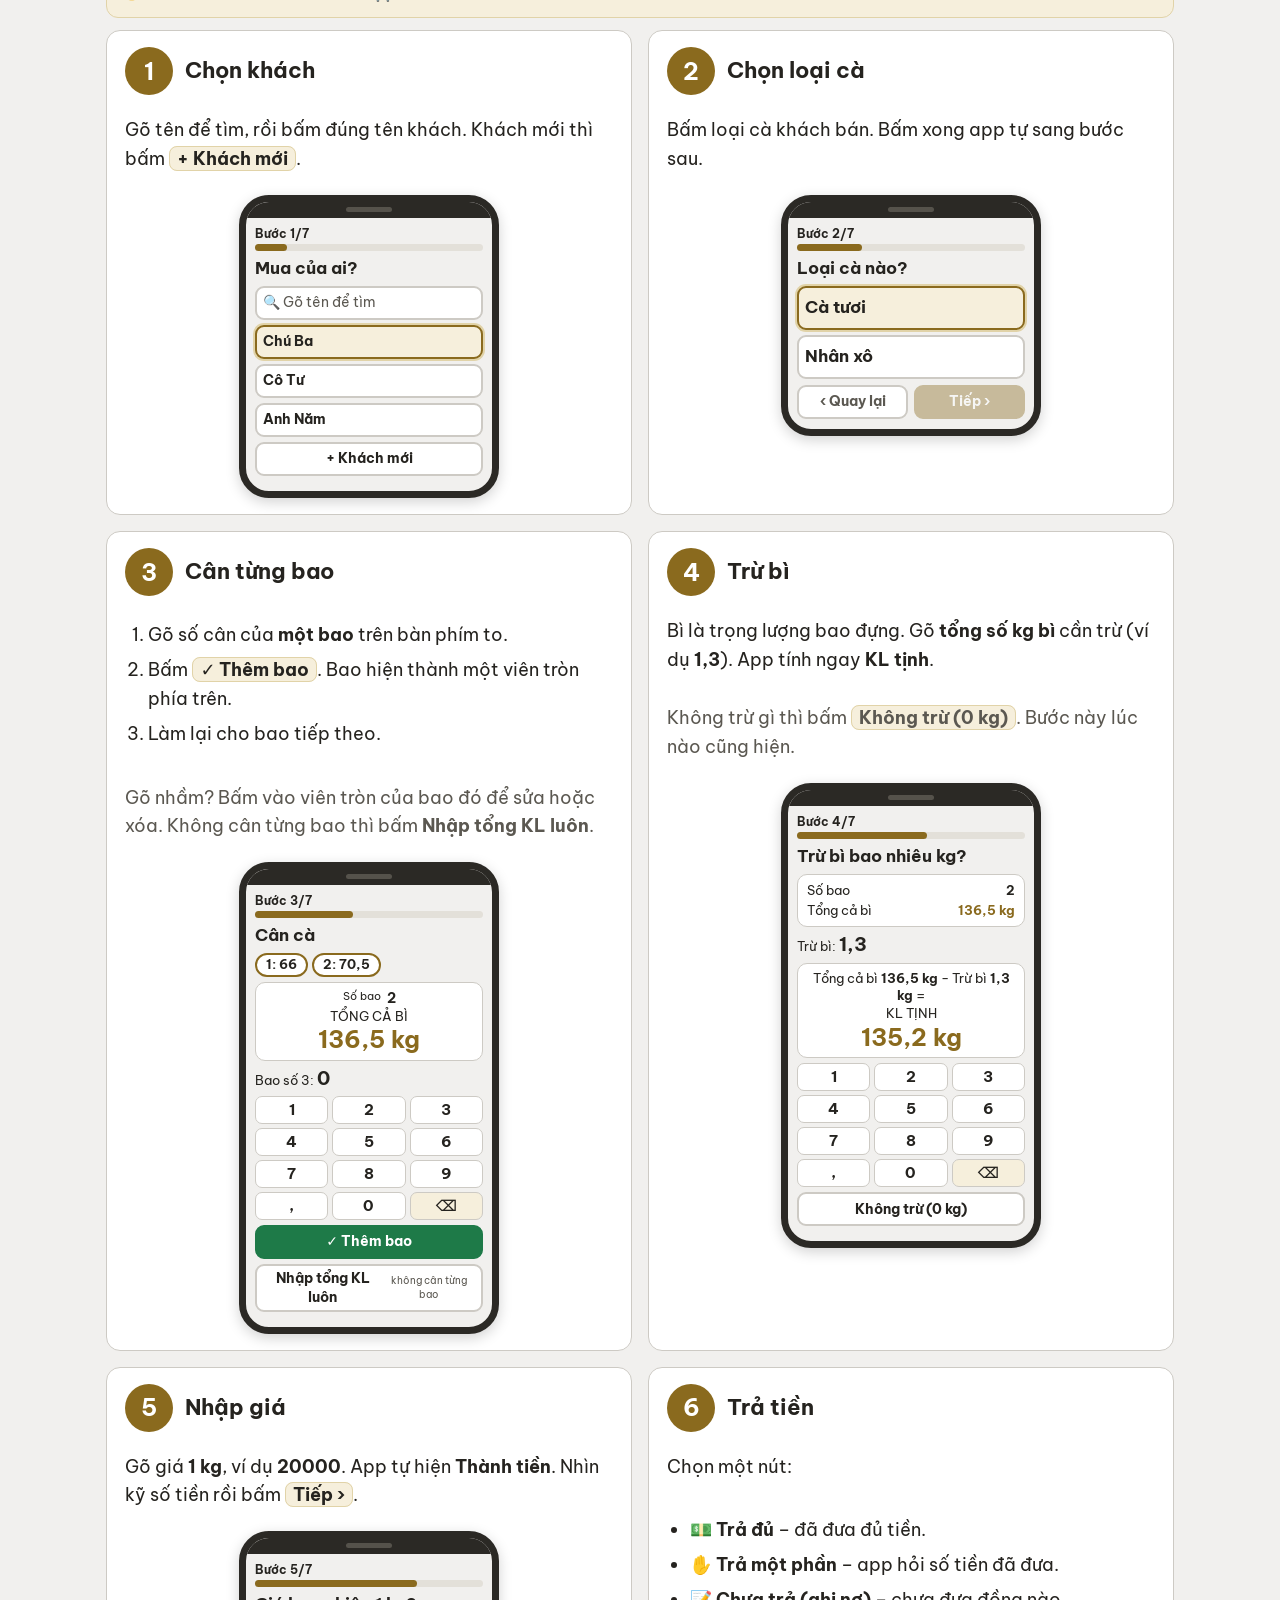
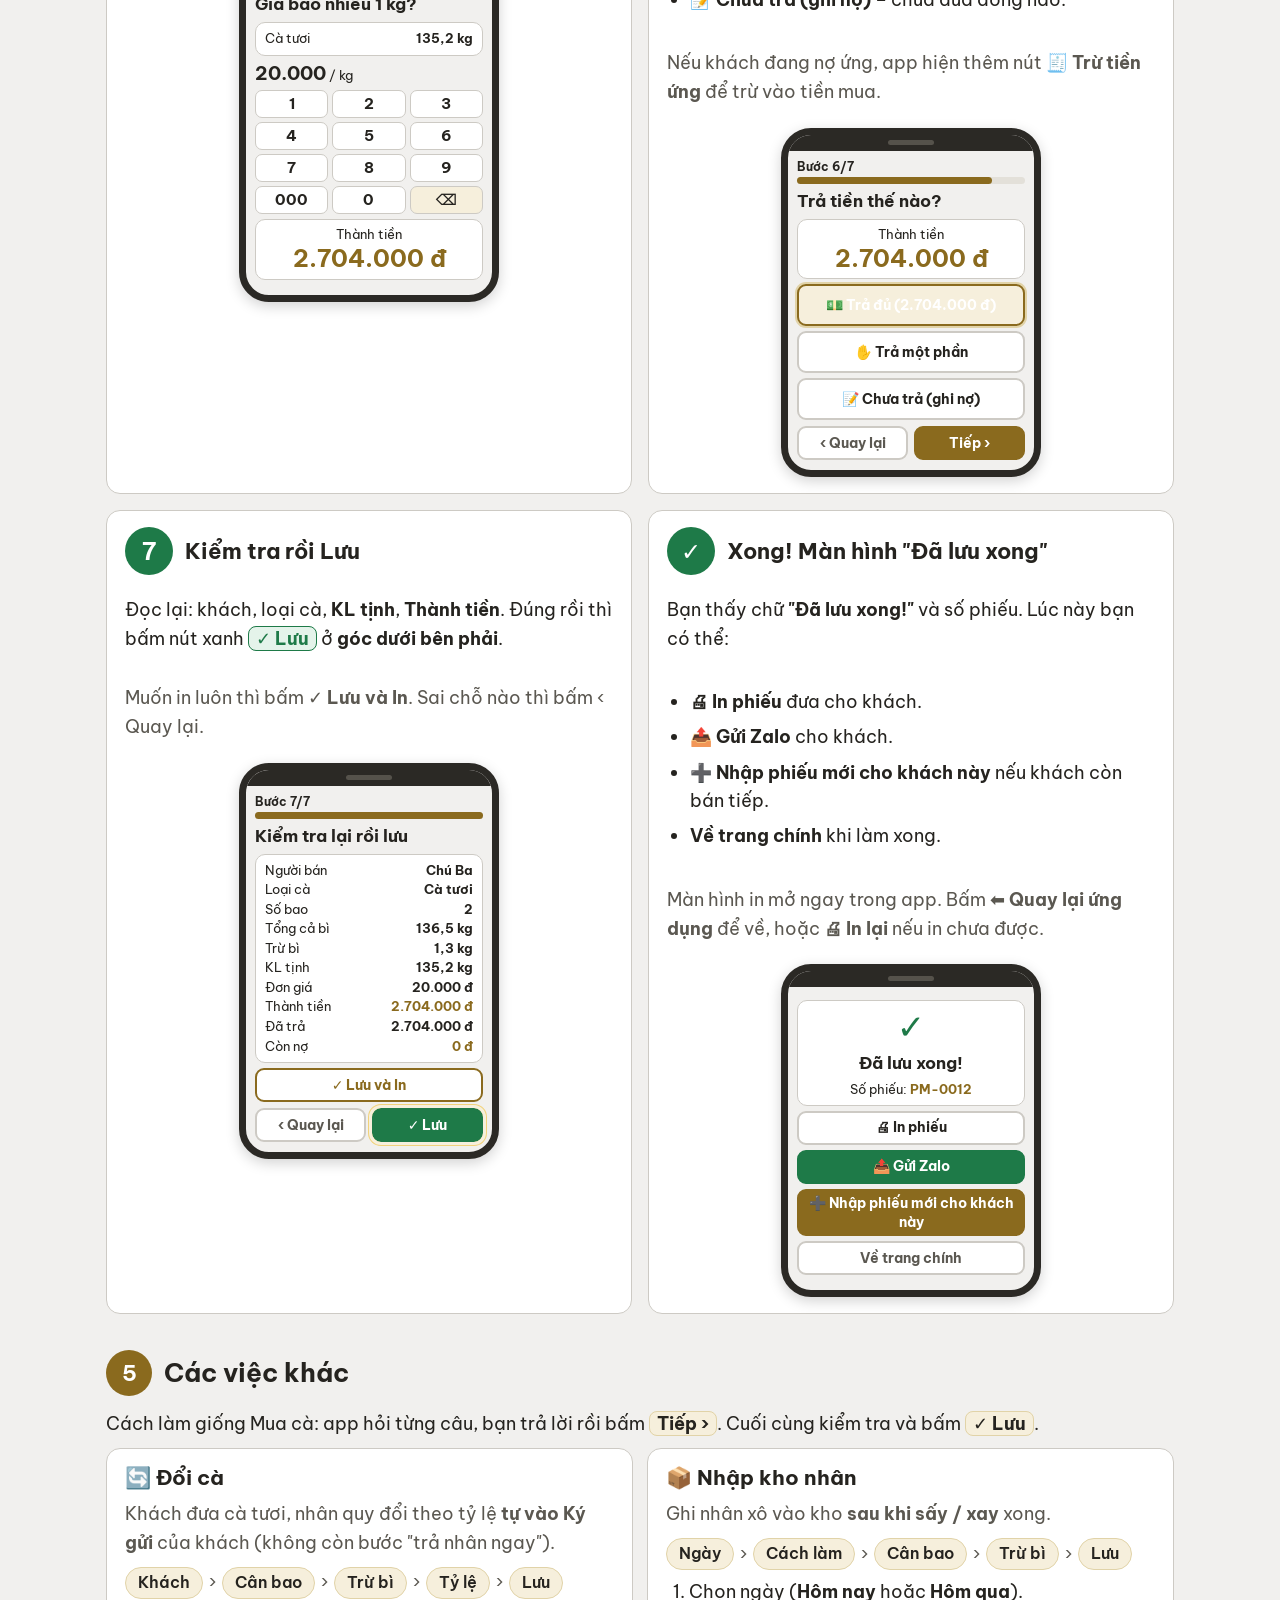
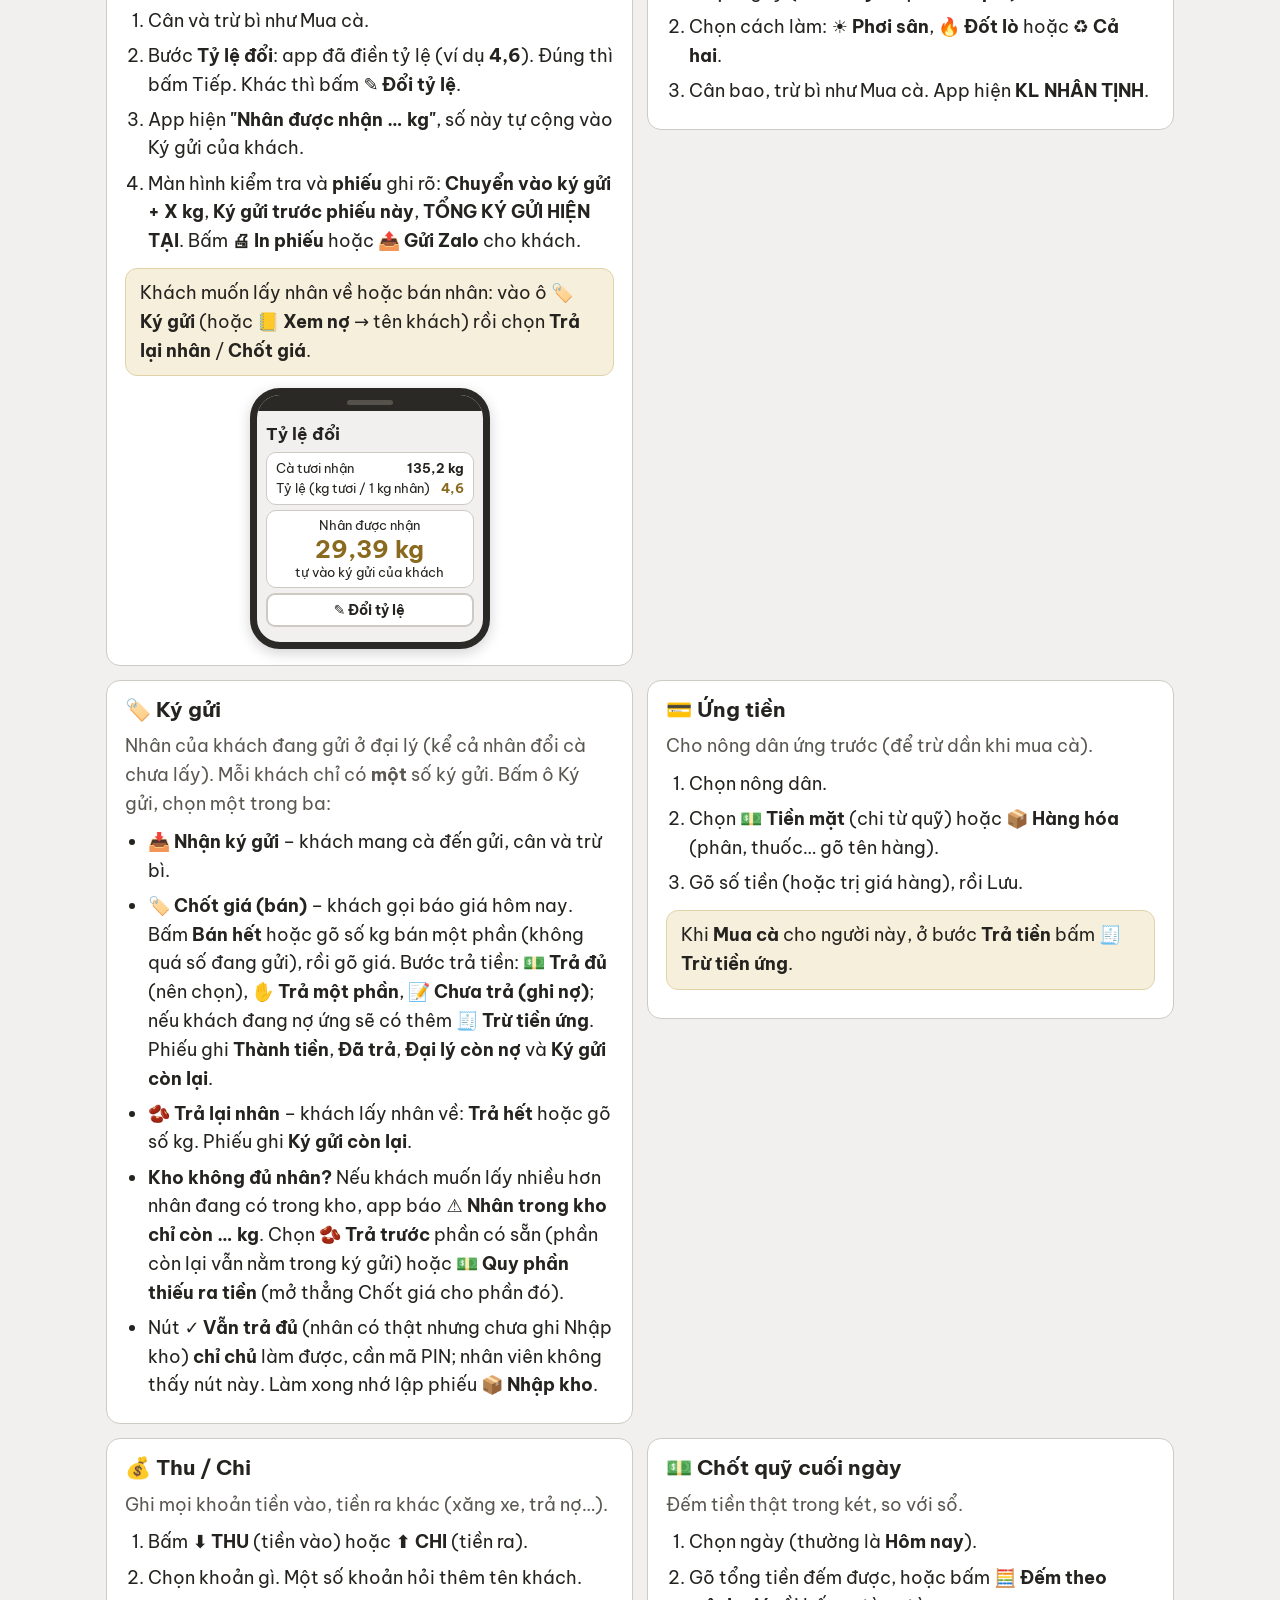
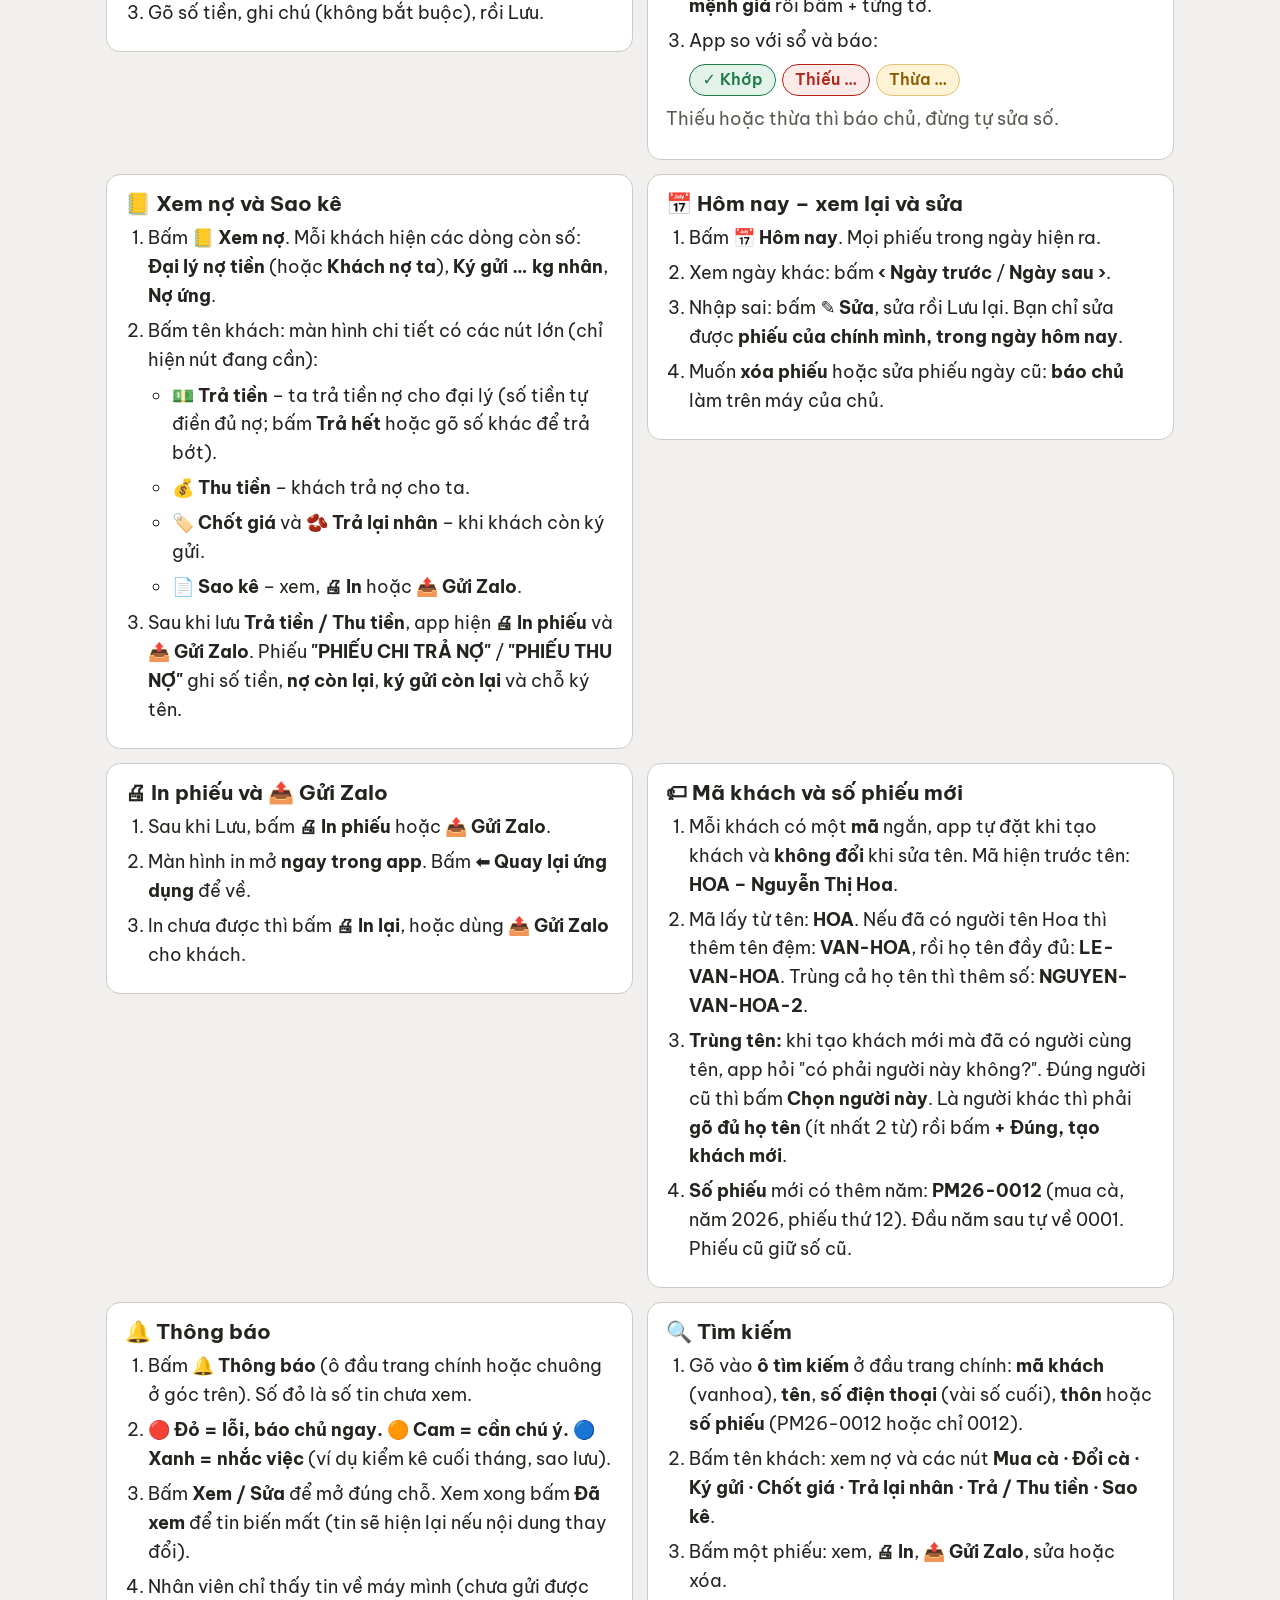
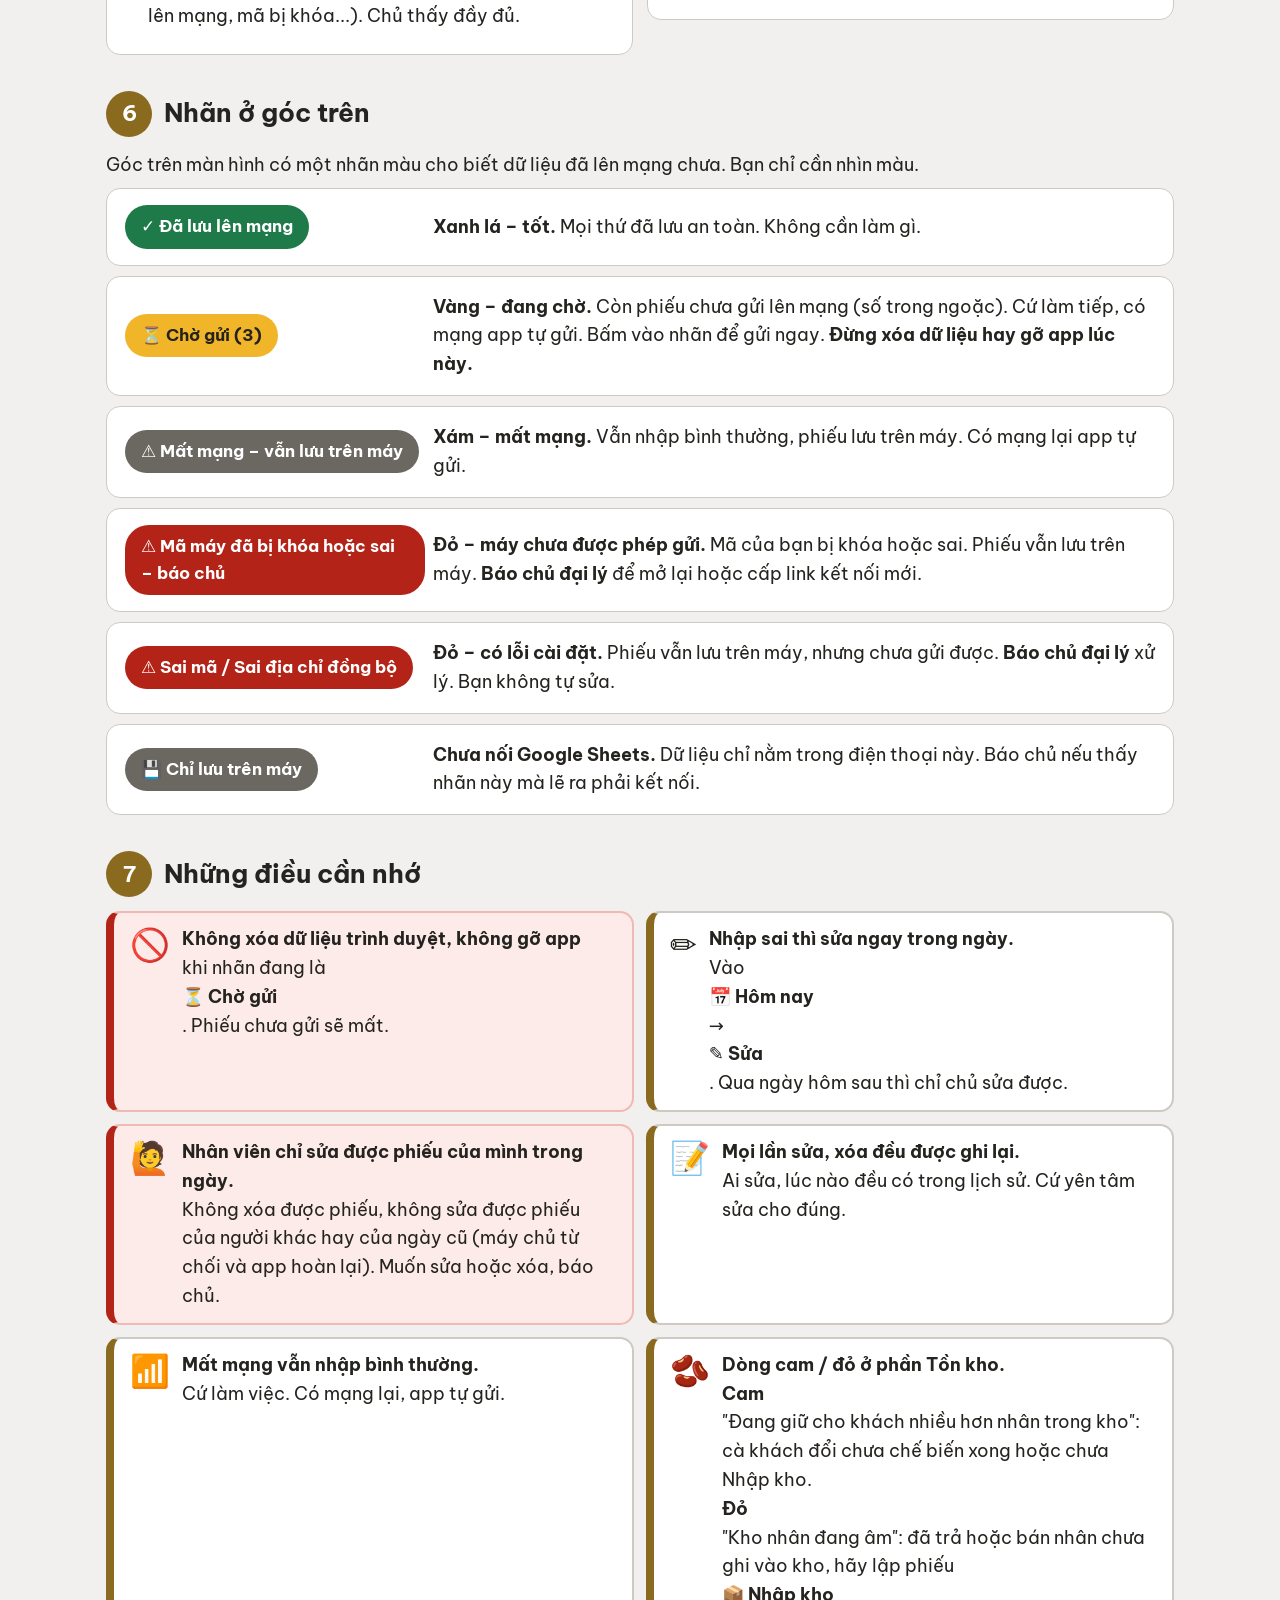
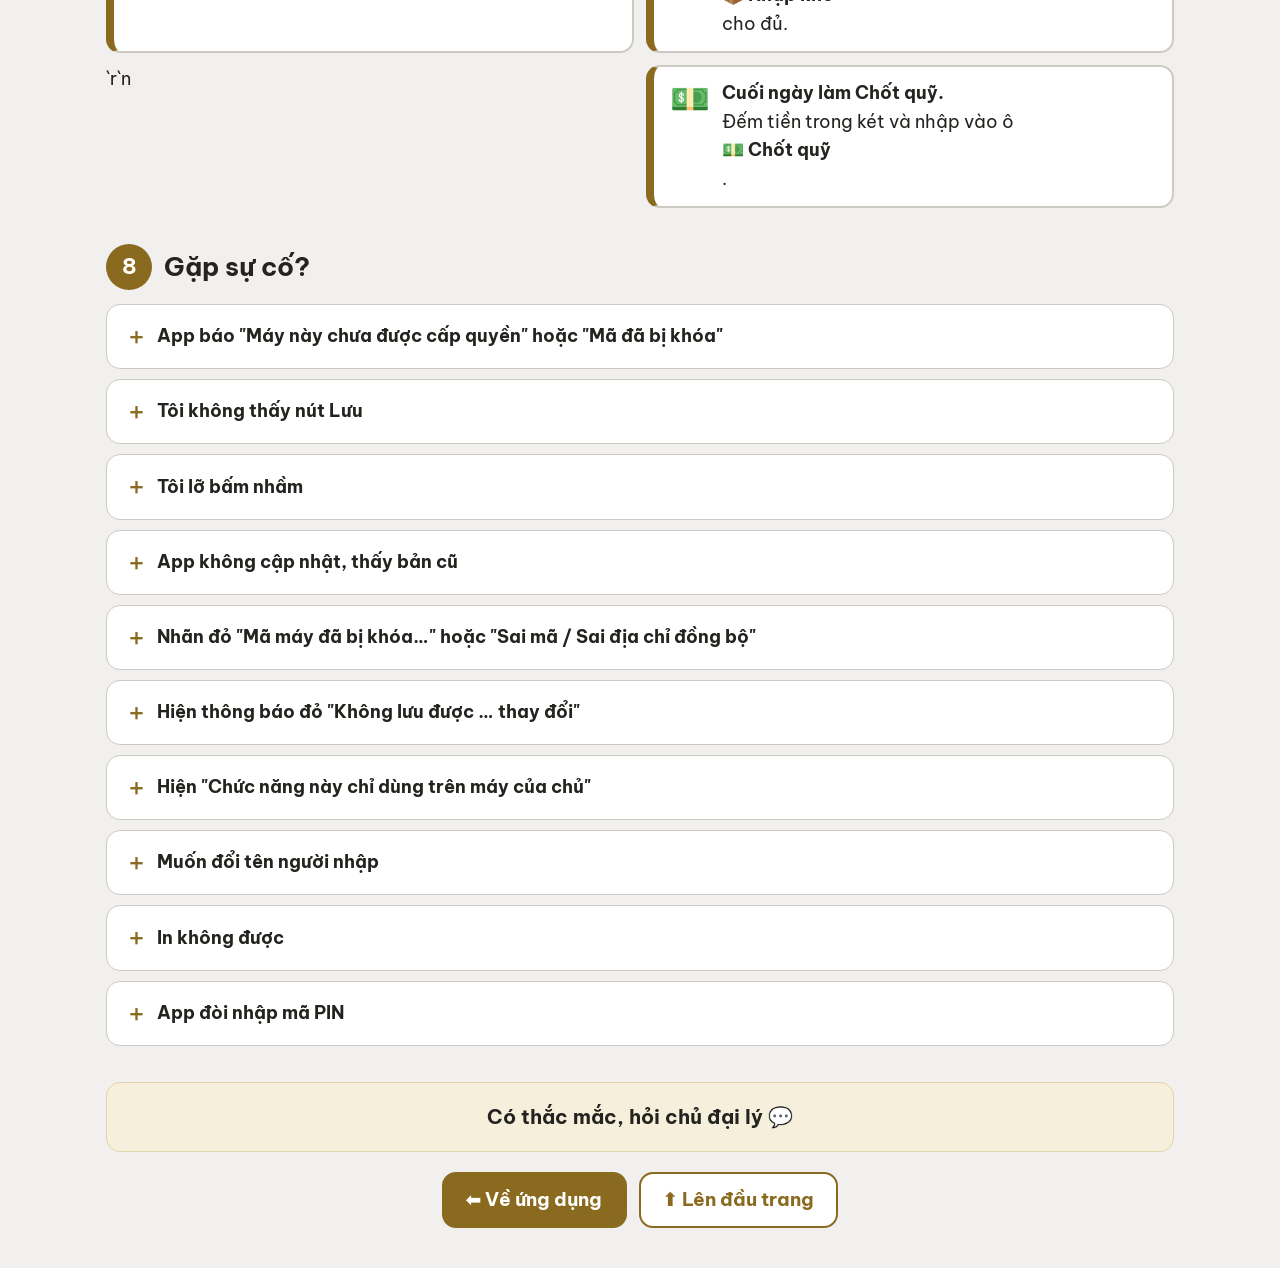
==== commit 6a1d4906: "Sửa ký gửi chuyển đổi bị kẹt; mã khách theo tên; mã phiếu có năm; ô Thông báo; Xóa dữ liệu thử; Tìm " ====
--- a/huong-dan.html
+++ b/huong-dan.html
@@ -265,13 +265,15 @@
   <p>Đây là màn hình bạn thấy mỗi lần mở app. Bấm vào ô nào thì làm việc đó. Ô có <span class="lock">🔒</span> là việc của <b>chủ</b>. Trên điện thoại nhân viên, bấm vào sẽ hiện <b>"Chức năng này chỉ dùng trên máy của chủ"</b> — đó là bình thường.</p>
   <div class="cols c2" style="align-items:start">
     <div class="fig" style="display:flex;justify-content:center">
-      <div class="phone" role="img" aria-label="Màn hình chính của app có 12 ô: Mua cà, Đổi cà, Nhập kho, Ký gửi, Ứng tiền, Thu / Chi, Chốt quỹ, Xem nợ, Hôm nay, Kiểm kê, Báo cáo, Cài đặt. Mô tả từng ô ở danh sách bên cạnh.">
+      <div class="phone" role="img" aria-label="Màn hình chính của app có 13 ô: Thông báo, Mua cà, Đổi cà, Nhập kho, Ký gửi, Ứng tiền, Thu / Chi, Chốt quỹ, Xem nợ, Hôm nay, Kiểm kê, Báo cáo, Cài đặt. Mô tả từng ô ở danh sách bên cạnh.">
         <div class="notch"></div>
         <div class="scr" aria-hidden="true">
           <div class="pillrow"><span>☰ HOAVU</span><span class="pill ok" style="padding:2px 8px;font-size:10px">✓ Đã lưu lên mạng</span></div>
           <div class="hero"><img src="logo-128.png" alt="">HOAVU</div>
+          <div class="mc" style="margin:4px 0;text-align:left">🔍 Tìm khách, số phiếu...</div>
           <div class="kpis"><div class="mc">Tiền mặt trong quỹ<span class="big">12.500.000 đ</span></div><div class="mc">Hôm nay đã mua<span class="big">135,2 kg</span></div></div>
           <div class="tiles">
+            <div class="tl"><span>🔔</span>Thông báo</div>
             <div class="tl"><span>🛒</span>Mua cà</div>
             <div class="tl"><span>🔄</span>Đổi cà</div>
             <div class="tl"><span>📦</span>Nhập kho</div>
@@ -289,6 +291,7 @@
       </div>
     </div>
     <ul class="tcap">
+      <li><span class="ic">🔔</span><div><b>Thông báo</b><small>Các việc cần chú ý, có số đỏ nếu có tin mới. Xem phần "Thông báo" bên dưới. <span class="who">Nhân viên</span></small></div></li>
       <li><span class="ic">🛒</span><div><b>Mua cà</b><small>Mua cà của nông dân. Dùng nhiều nhất. <span class="who">Nhân viên</span></small></div></li>
       <li><span class="ic">🔄</span><div><b>Đổi cà</b><small>Khách đưa cà tươi, nhân tự vào Ký gửi của khách. <span class="who">Nhân viên</span></small></div></li>
       <li><span class="ic">📦</span><div><b>Nhập kho</b><small>Ghi nhân xô vào kho sau khi sấy / xay. <span class="who">Nhân viên</span></small></div></li>
@@ -583,6 +586,35 @@
         <li>Sau khi Lưu, bấm <b>🖨 In phiếu</b> hoặc <b>📤 Gửi Zalo</b>.</li>
         <li>Màn hình in mở <b>ngay trong app</b>. Bấm <b>⬅ Quay lại ứng dụng</b> để về.</li>
         <li>In chưa được thì bấm <b>🖨 In lại</b>, hoặc dùng <b>📤 Gửi Zalo</b> cho khách.</li>
+      </ol>
+    </div>
+
+    <div class="card avoid" id="ma-khach">
+      <h3>🏷 Mã khách và số phiếu mới</h3>
+      <ol class="s">
+        <li>Mỗi khách có một <b>mã</b> ngắn, app tự đặt khi tạo khách và <b>không đổi</b> khi sửa tên. Mã hiện trước tên: <b>HOA – Nguyễn Thị Hoa</b>.</li>
+        <li>Mã lấy từ tên: <b>HOA</b>. Nếu đã có người tên Hoa thì thêm tên đệm: <b>VAN-HOA</b>, rồi họ tên đầy đủ: <b>LE-VAN-HOA</b>. Trùng cả họ tên thì thêm số: <b>NGUYEN-VAN-HOA-2</b>.</li>
+        <li><b>Trùng tên:</b> khi tạo khách mới mà đã có người cùng tên, app hỏi "có phải người này không?". Đúng người cũ thì bấm <b>Chọn người này</b>. Là người khác thì phải <b>gõ đủ họ tên</b> (ít nhất 2 từ) rồi bấm <b>+ Đúng, tạo khách mới</b>.</li>
+        <li><b>Số phiếu</b> mới có thêm năm: <b>PM26-0012</b> (mua cà, năm 2026, phiếu thứ 12). Đầu năm sau tự về 0001. Phiếu cũ giữ số cũ.</li>
+      </ol>
+    </div>
+
+    <div class="card avoid" id="thong-bao">
+      <h3>🔔 Thông báo</h3>
+      <ol class="s">
+        <li>Bấm <b>🔔 Thông báo</b> (ô đầu trang chính hoặc chuông ở góc trên). Số đỏ là số tin chưa xem.</li>
+        <li><b>🔴 Đỏ = lỗi, báo chủ ngay.</b> <b>🟠 Cam = cần chú ý.</b> <b>🔵 Xanh = nhắc việc</b> (ví dụ kiểm kê cuối tháng, sao lưu).</li>
+        <li>Bấm <b>Xem / Sửa</b> để mở đúng chỗ. Xem xong bấm <b>Đã xem</b> để tin biến mất (tin sẽ hiện lại nếu nội dung thay đổi).</li>
+        <li>Nhân viên chỉ thấy tin về máy mình (chưa gửi được lên mạng, mã bị khóa...). Chủ thấy đầy đủ.</li>
+      </ol>
+    </div>
+
+    <div class="card avoid" id="tim-kiem">
+      <h3>🔍 Tìm kiếm</h3>
+      <ol class="s">
+        <li>Gõ vào <b>ô tìm kiếm</b> ở đầu trang chính: <b>mã khách</b> (vanhoa), <b>tên</b>, <b>số điện thoại</b> (vài số cuối), <b>thôn</b> hoặc <b>số phiếu</b> (PM26-0012 hoặc chỉ 0012).</li>
+        <li>Bấm tên khách: xem nợ và các nút <b>Mua cà · Đổi cà · Ký gửi · Chốt giá · Trả lại nhân · Trả / Thu tiền · Sao kê</b>.</li>
+        <li>Bấm một phiếu: xem, <b>🖨 In</b>, <b>📤 Gửi Zalo</b>, sửa hoặc xóa.</li>
       </ol>
     </div>
 
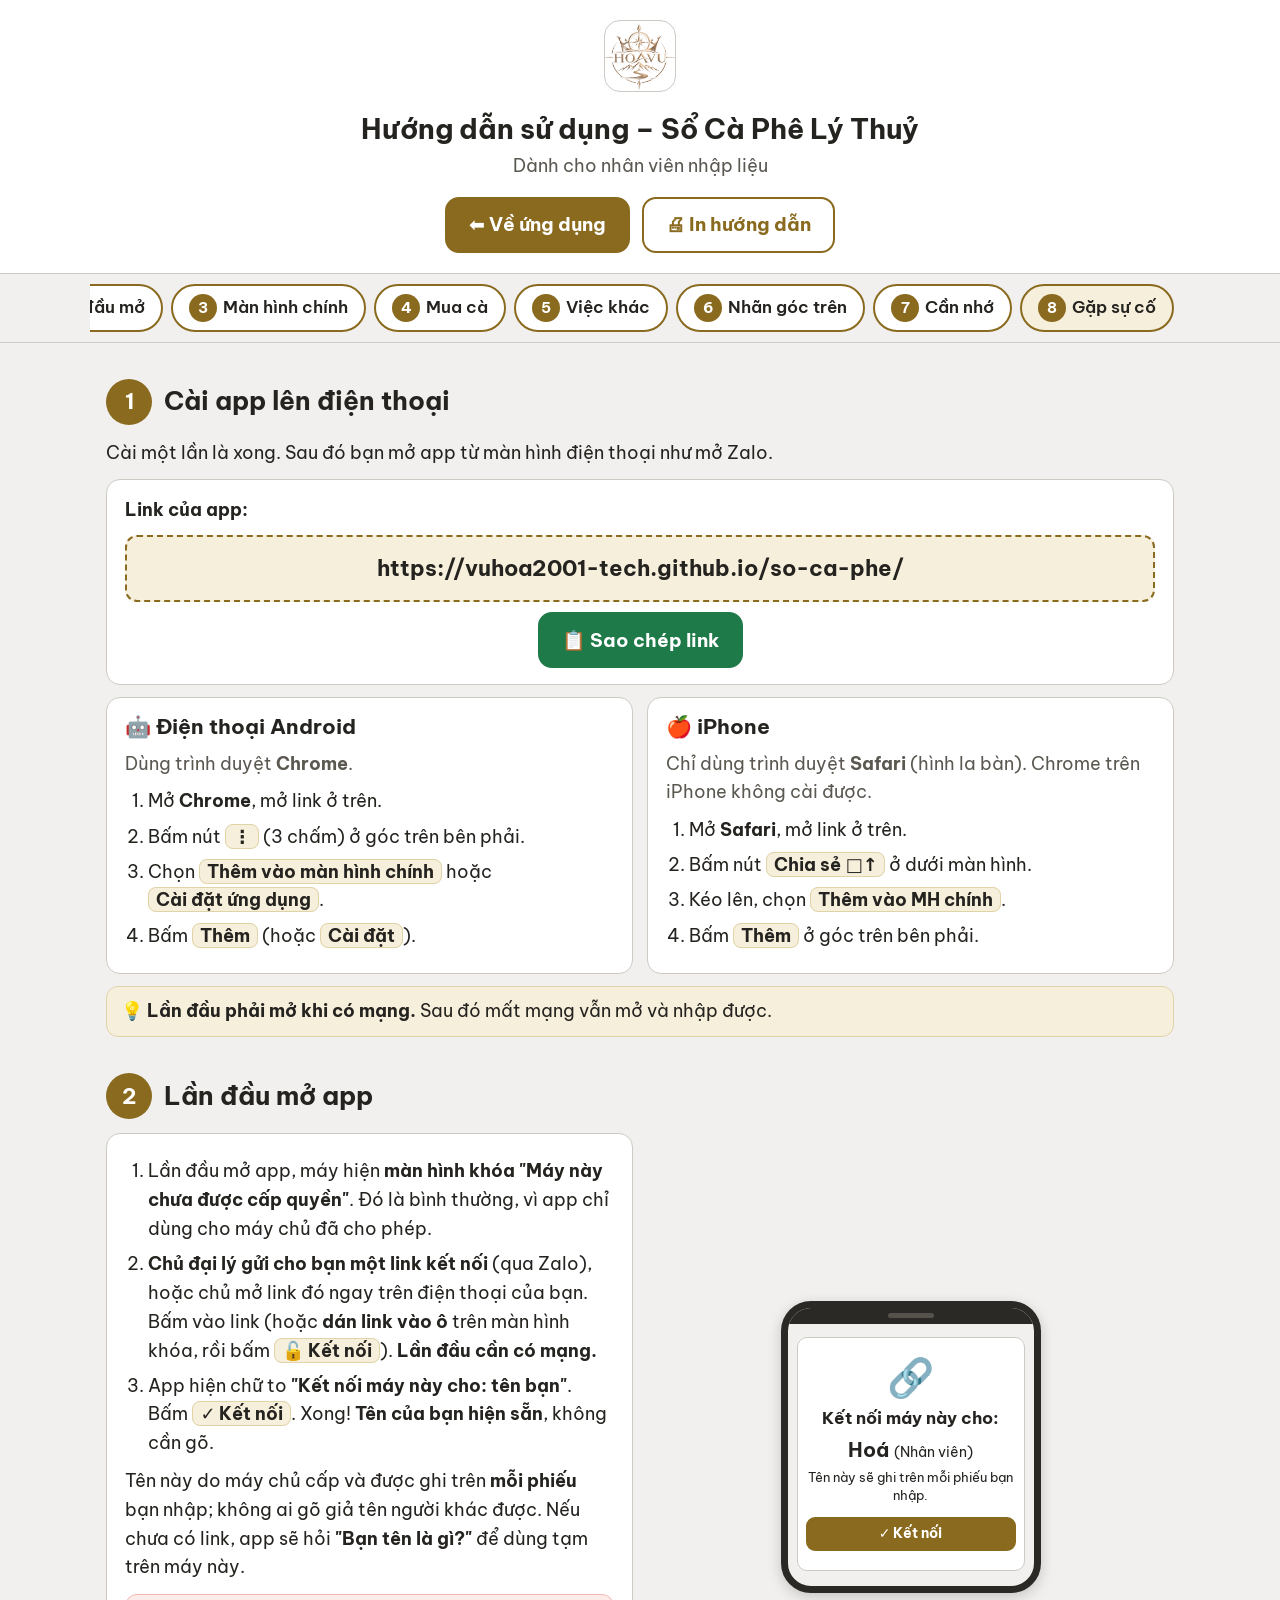
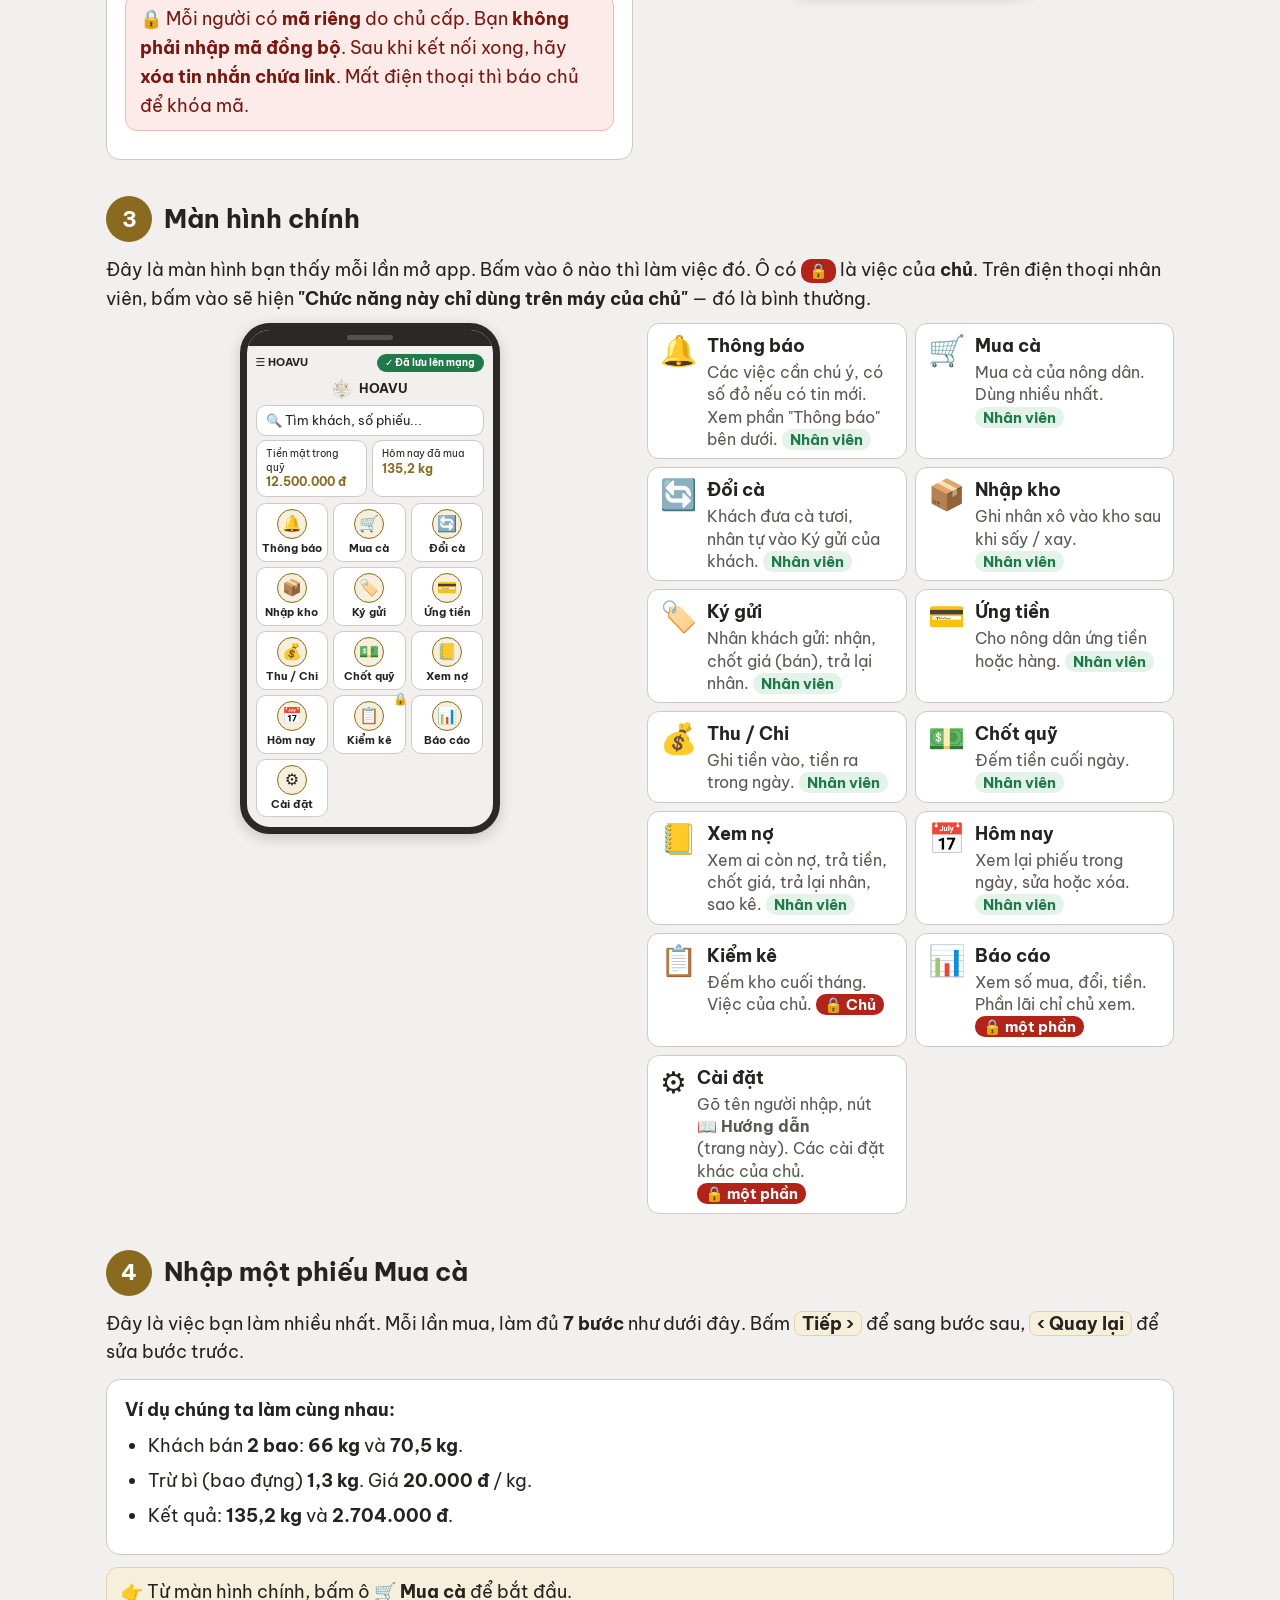
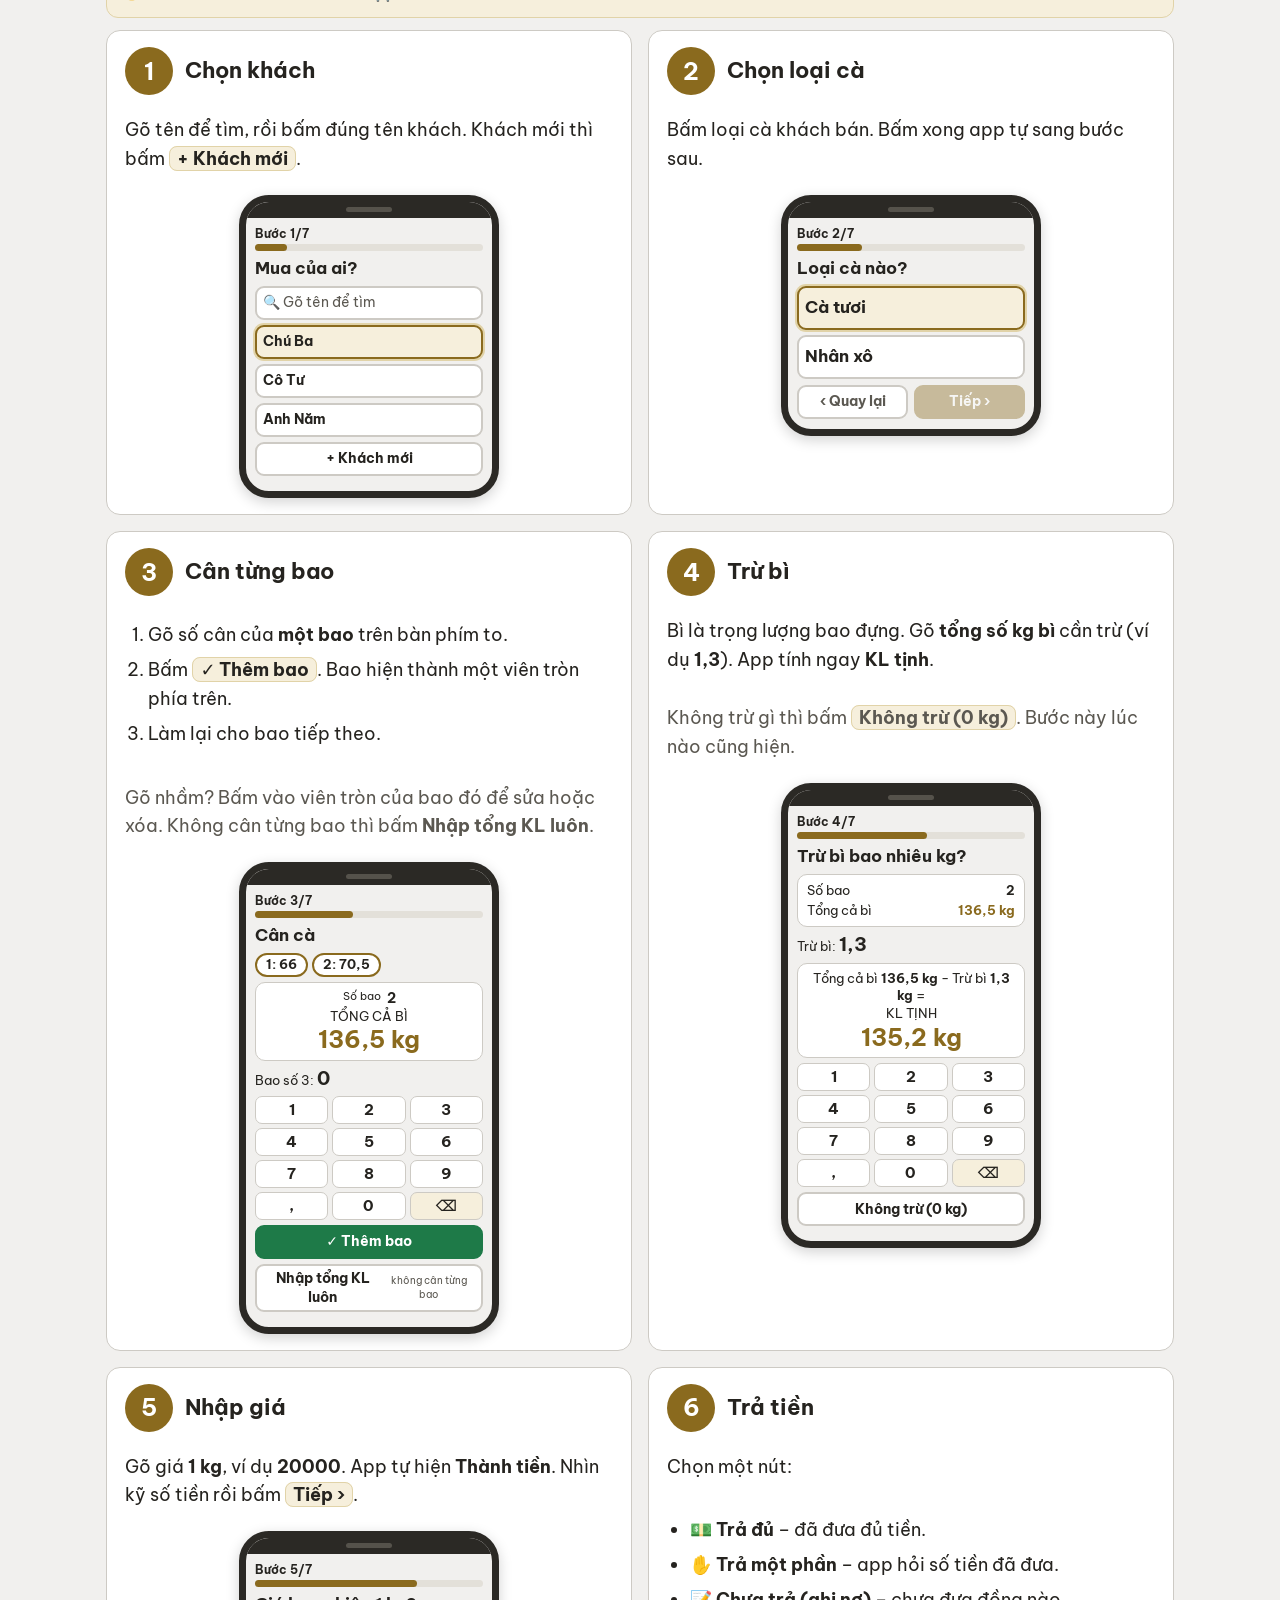
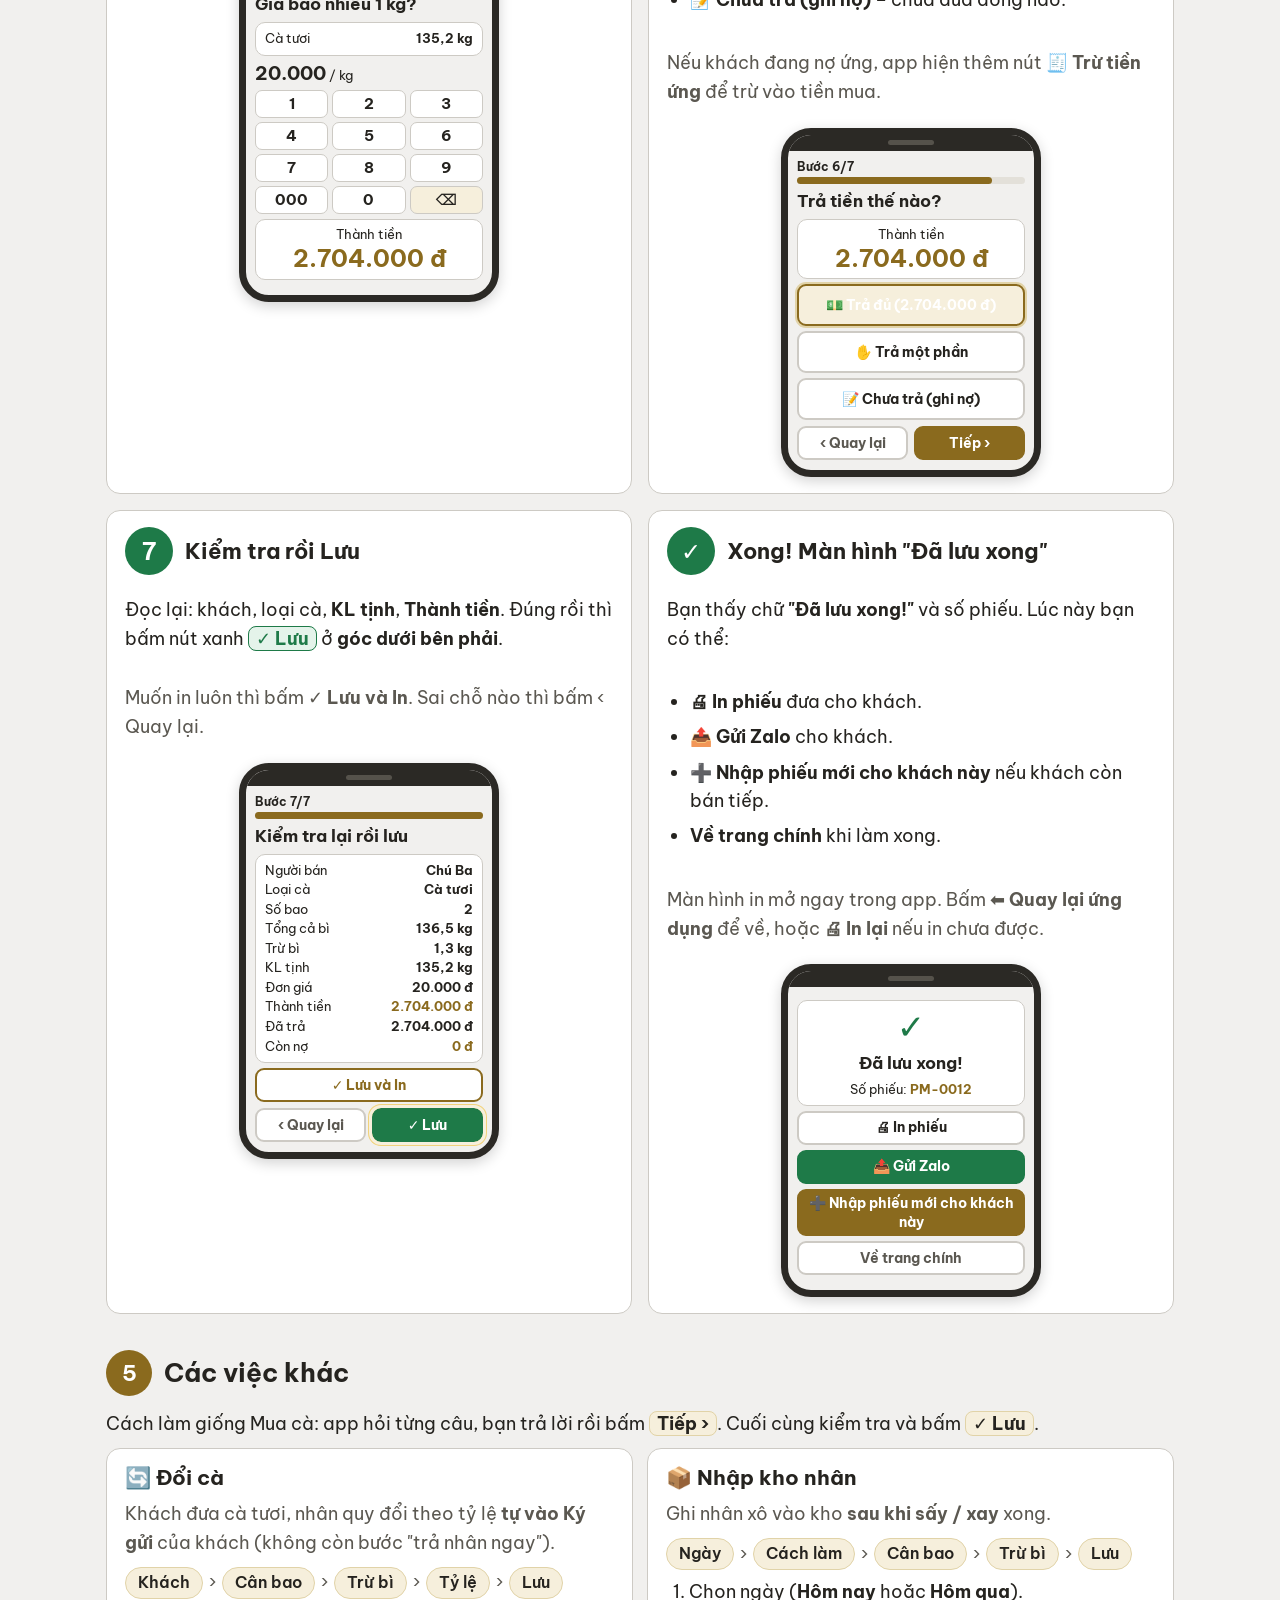
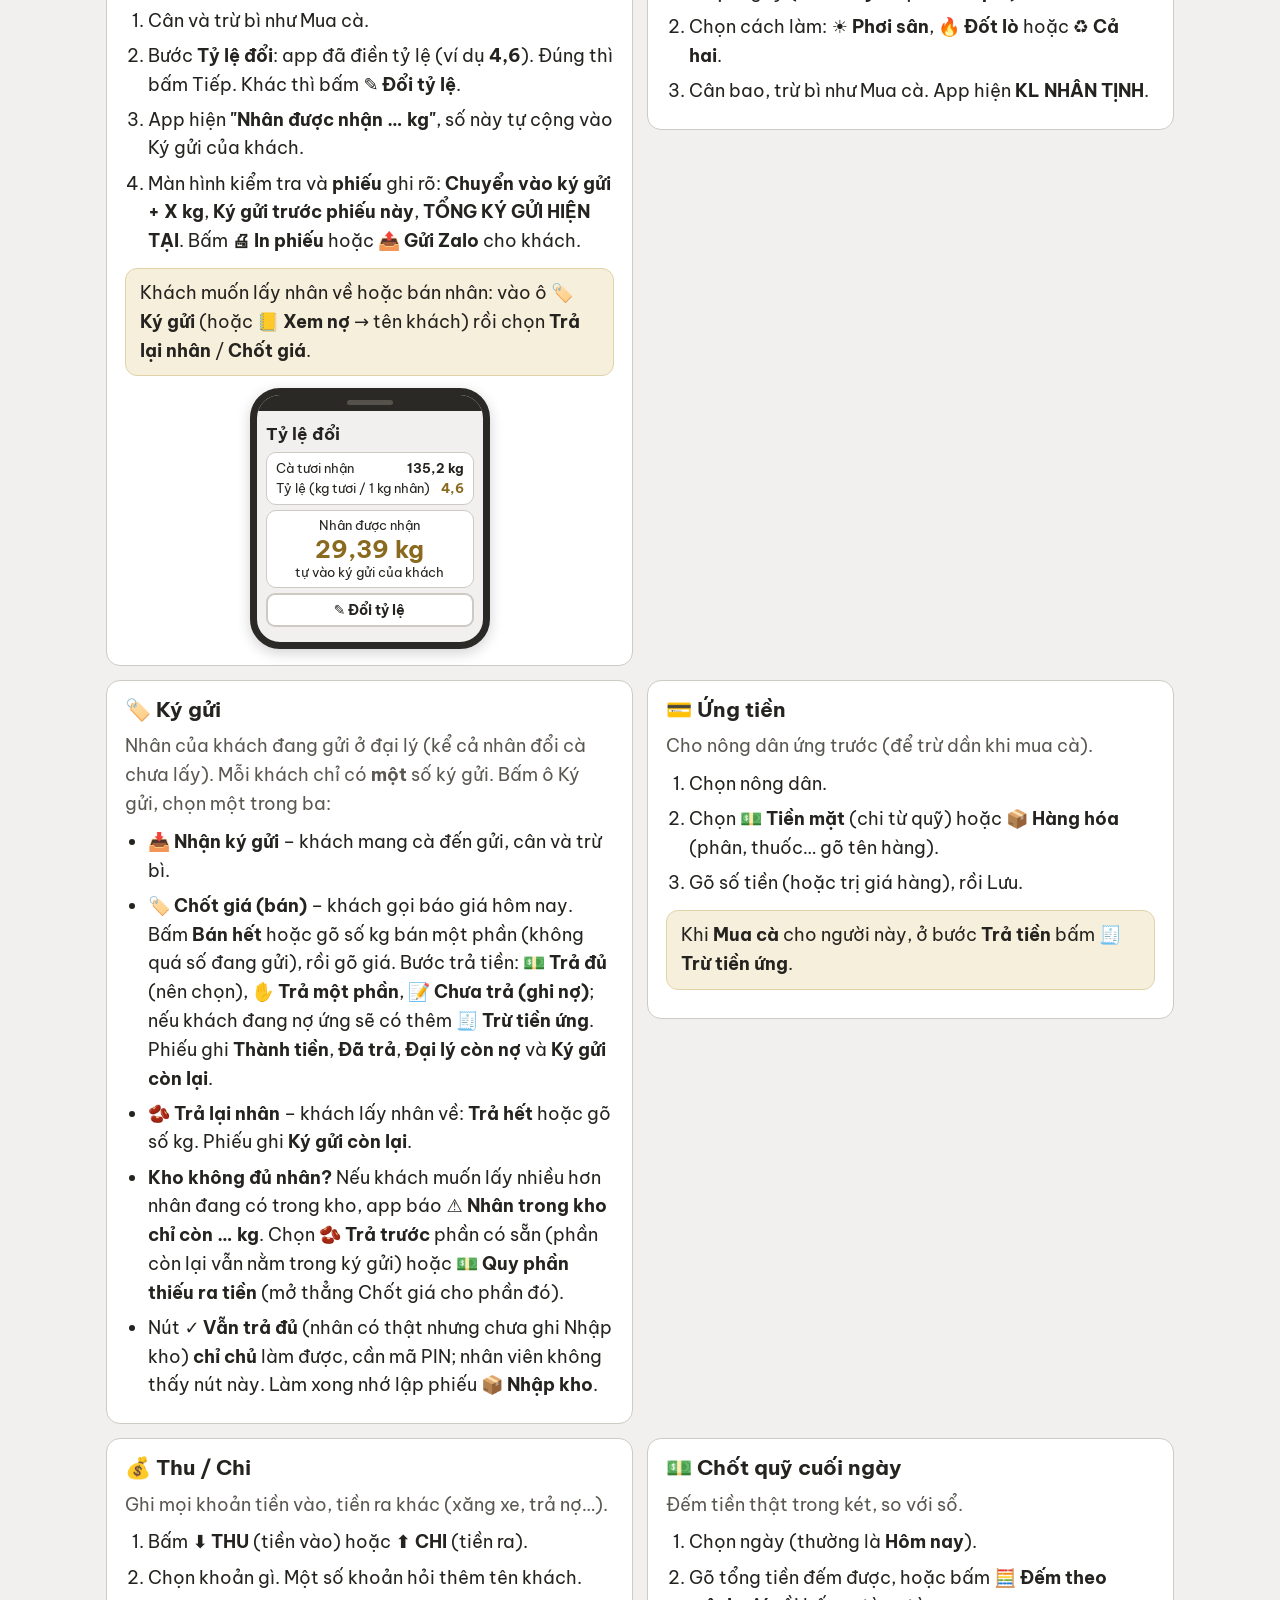
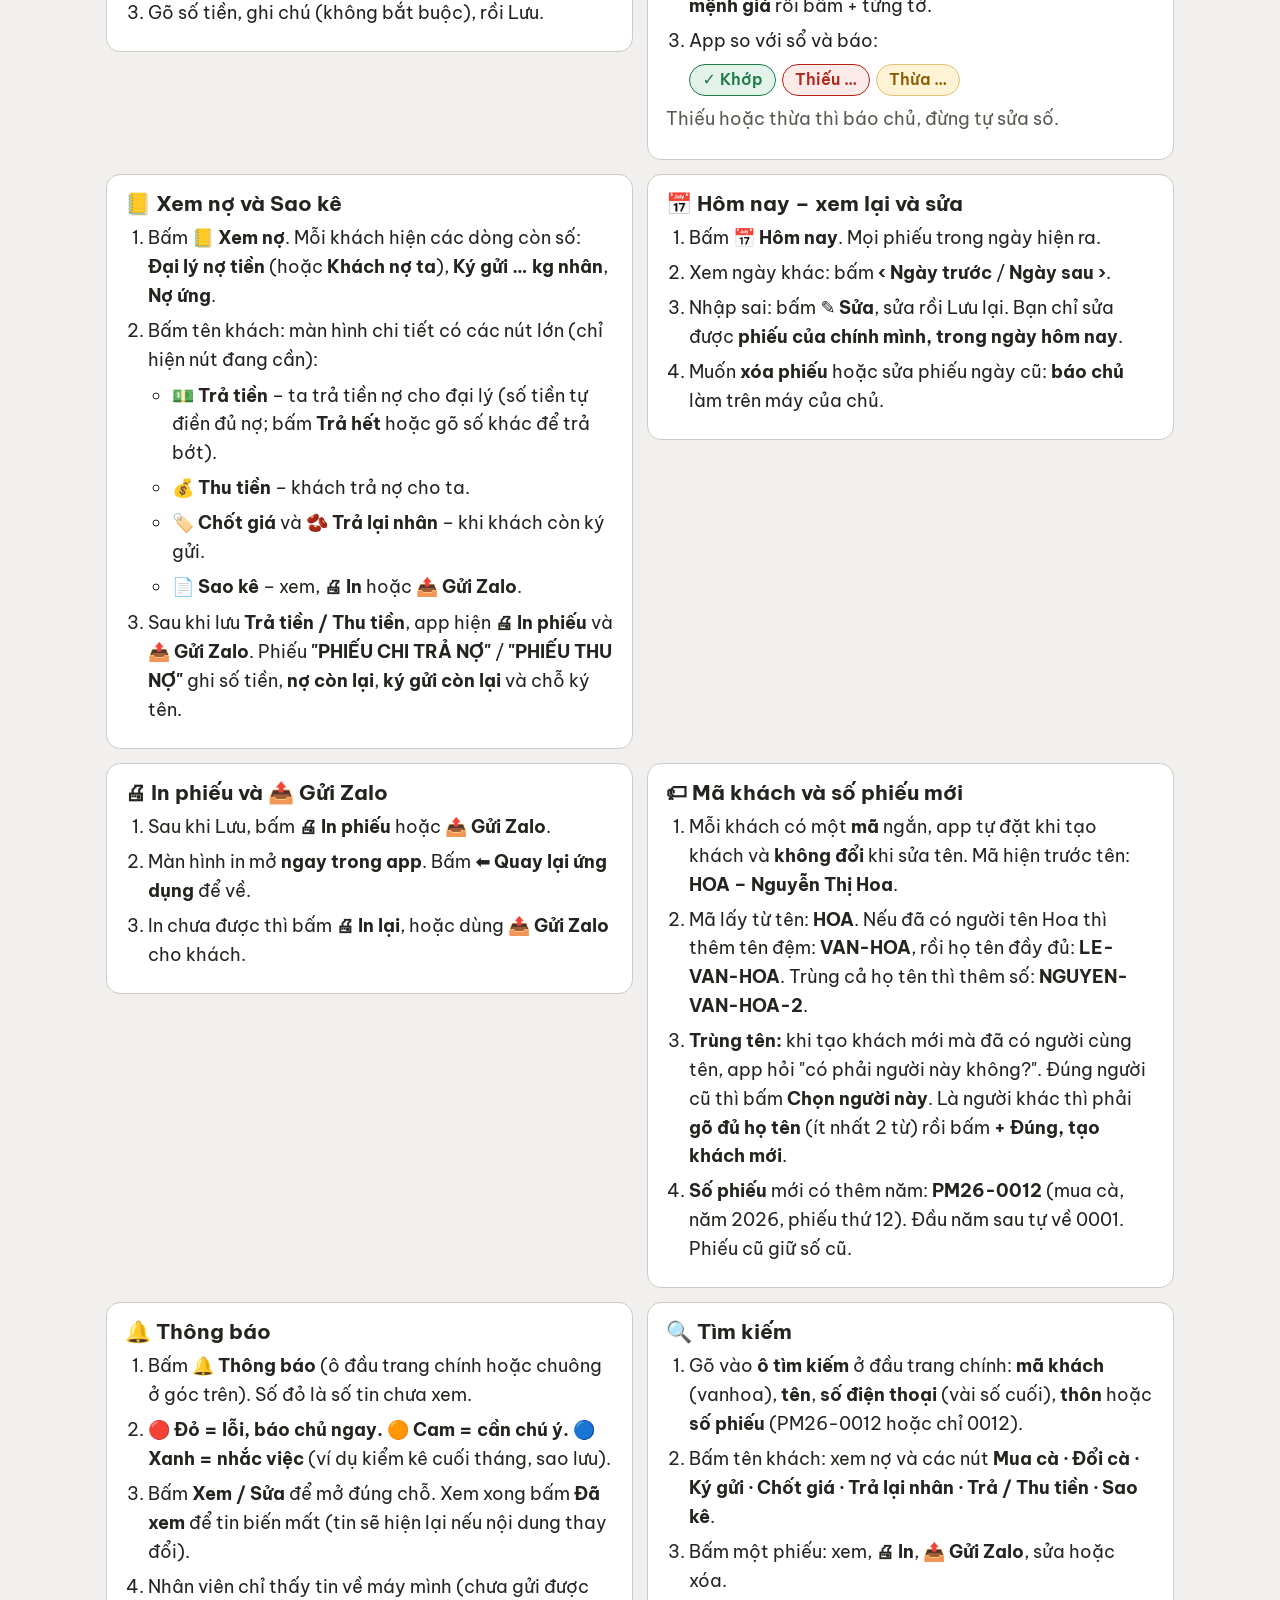
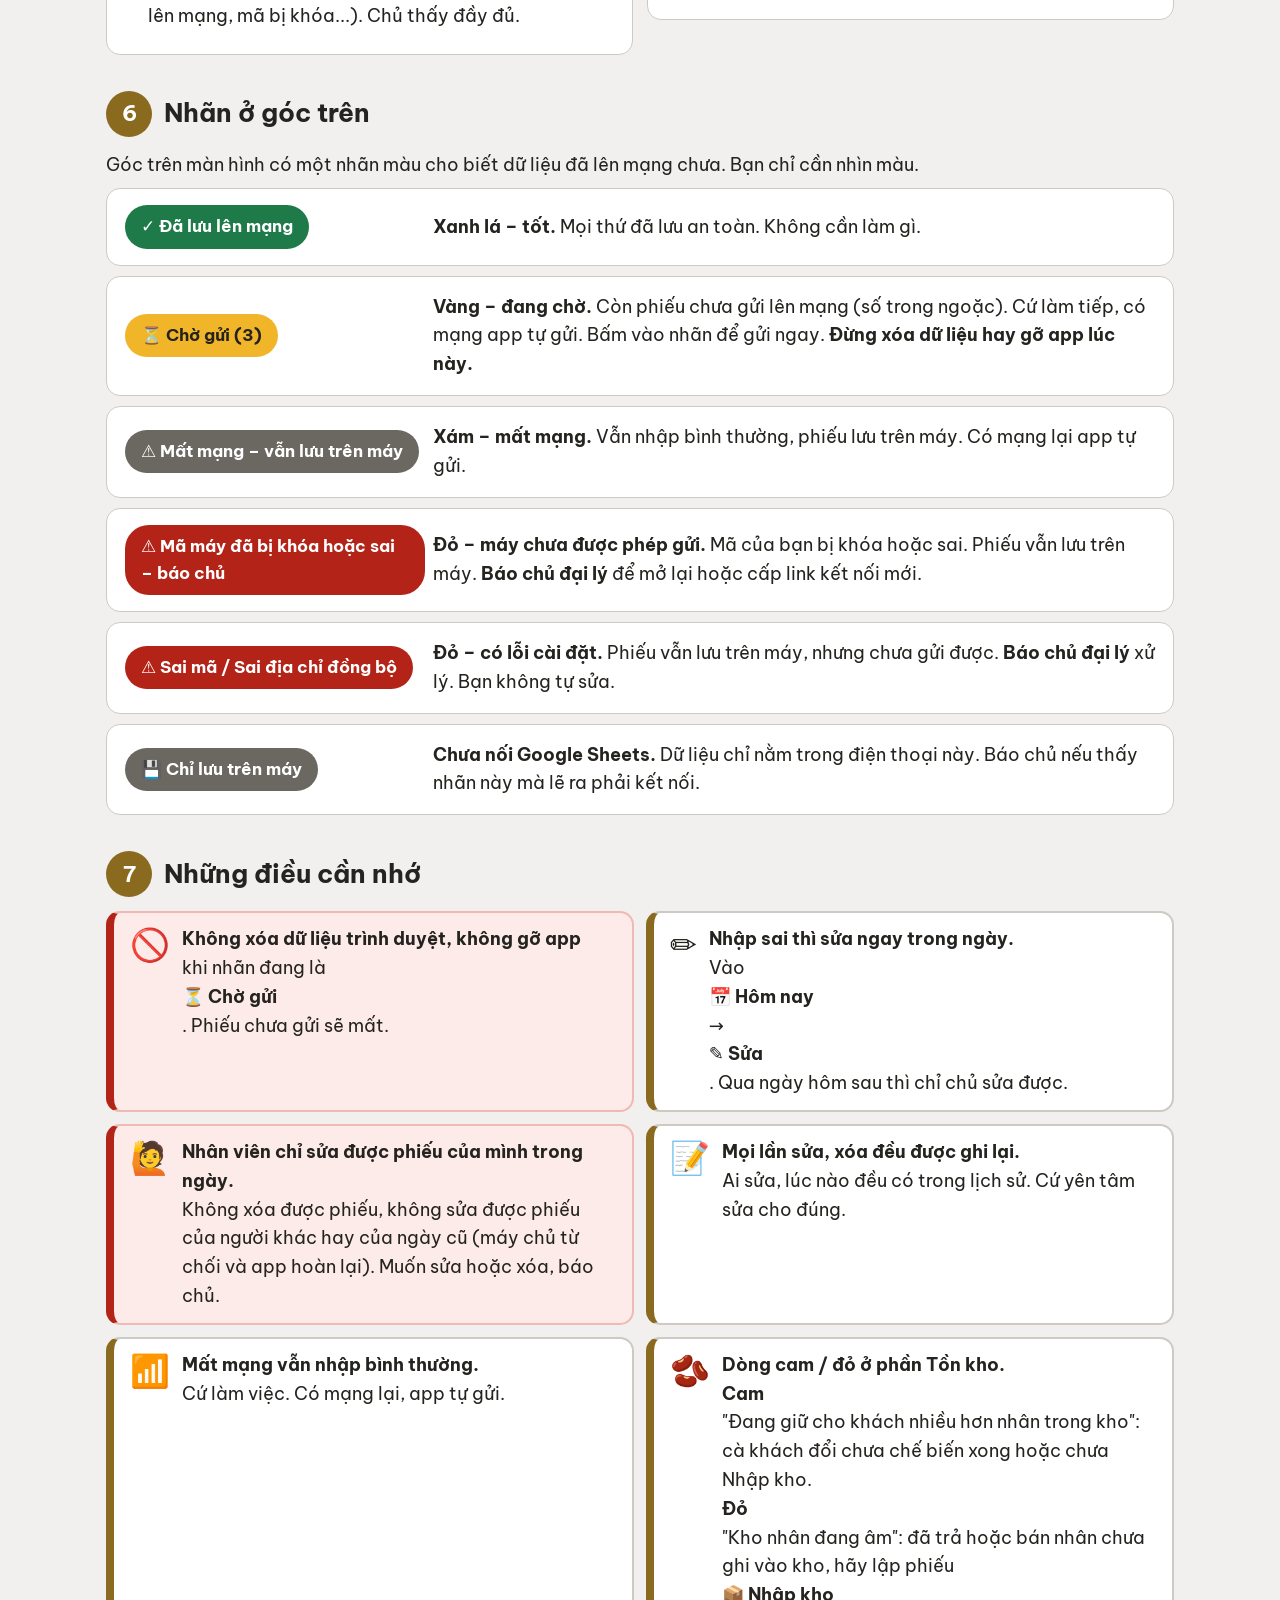
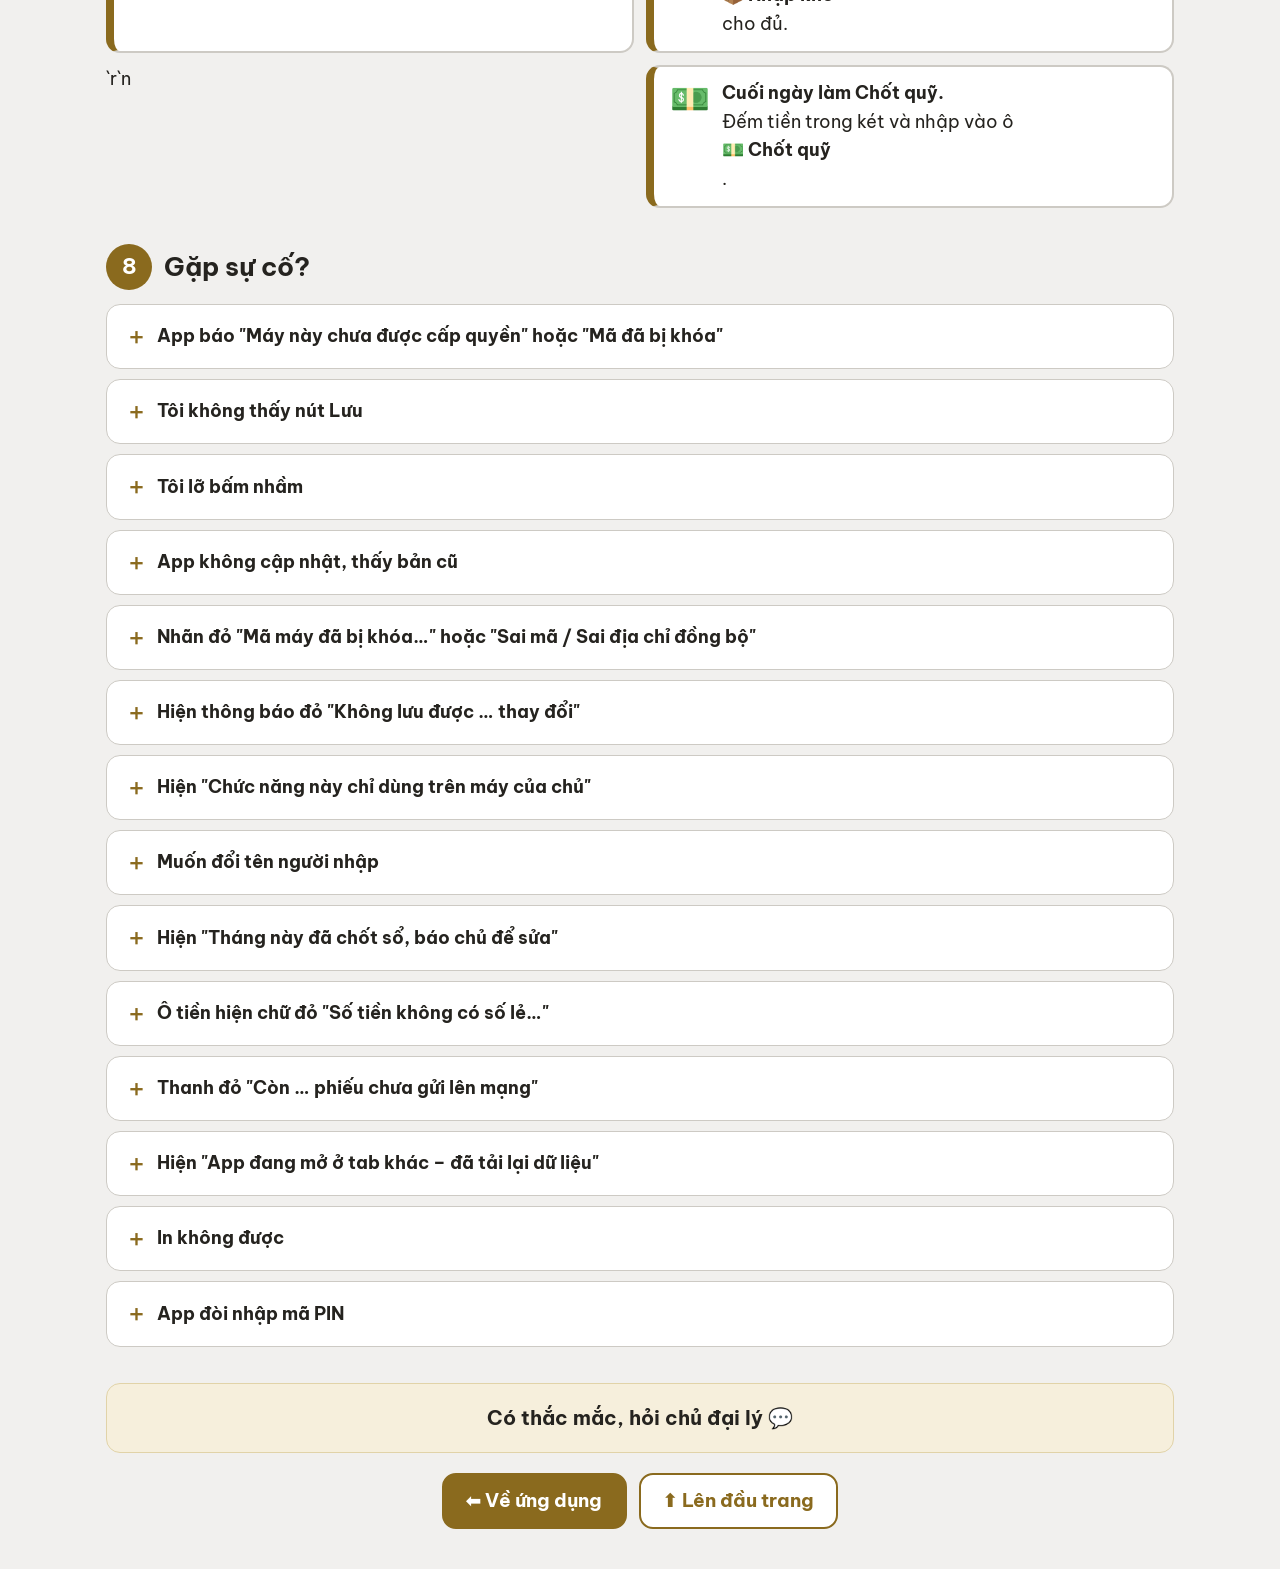
==== commit a02d707b: "Sửa 26 lỗi sau rà soát: đồng bộ an toàn, đọc số đúng kiểu VN, lãi tính điều chỉnh kho, khóa sổ - Máy" ====
--- a/huong-dan.html
+++ b/huong-dan.html
@@ -685,6 +685,22 @@
       <div>Tên do chủ cấp theo mã của bạn, không tự sửa được. Tên sai thì <b>báo chủ</b> đổi.</div>
     </details>
     <details>
+      <summary>Hiện "Tháng này đã chốt sổ, báo chủ để sửa"</summary>
+      <div>Tháng đó chủ đã kiểm kê và chốt lãi, nên phiếu của tháng đó bị khóa để số lãi không bị đổi. App đã <b>giữ nguyên số cũ</b>. Cần sửa thì <b>báo chủ</b>.</div>
+    </details>
+    <details>
+      <summary>Ô tiền hiện chữ đỏ "Số tiền không có số lẻ…"</summary>
+      <div>Ô tiền chỉ gõ <b>số đồng</b>, không có dấu phẩy. Ví dụ: <b>1.500.000</b> hoặc <b>1500000</b>. Ô <b>kg</b> thì được có số lẻ, ví dụ <b>1.257,24</b>.</div>
+    </details>
+    <details>
+      <summary>Thanh đỏ "Còn … phiếu chưa gửi lên mạng"</summary>
+      <div>Các phiếu đó mới nằm trên máy bạn. Mở app khi <b>có mạng</b> và chờ thanh đỏ tự mất. Trong lúc thanh đỏ còn hiện: <b>đừng xóa app, đừng đổi máy</b>.</div>
+    </details>
+    <details>
+      <summary>Hiện "App đang mở ở tab khác – đã tải lại dữ liệu"</summary>
+      <div>App đang mở ở hai chỗ cùng lúc. Hãy <b>đóng bớt một chỗ</b>. Phiếu vừa nhập nếu chưa thấy trong <b>📅 Hôm nay</b> thì nhập lại.</div>
+    </details>
+    <details>
       <summary>In không được</summary>
       <div>Bấm <b>🖨 In lại</b> thử một lần nữa. Vẫn không được thì dùng <b>📤 Gửi Zalo</b> gửi phiếu cho khách. Xong bấm <b>⬅ Quay lại ứng dụng</b>.</div>
     </details>
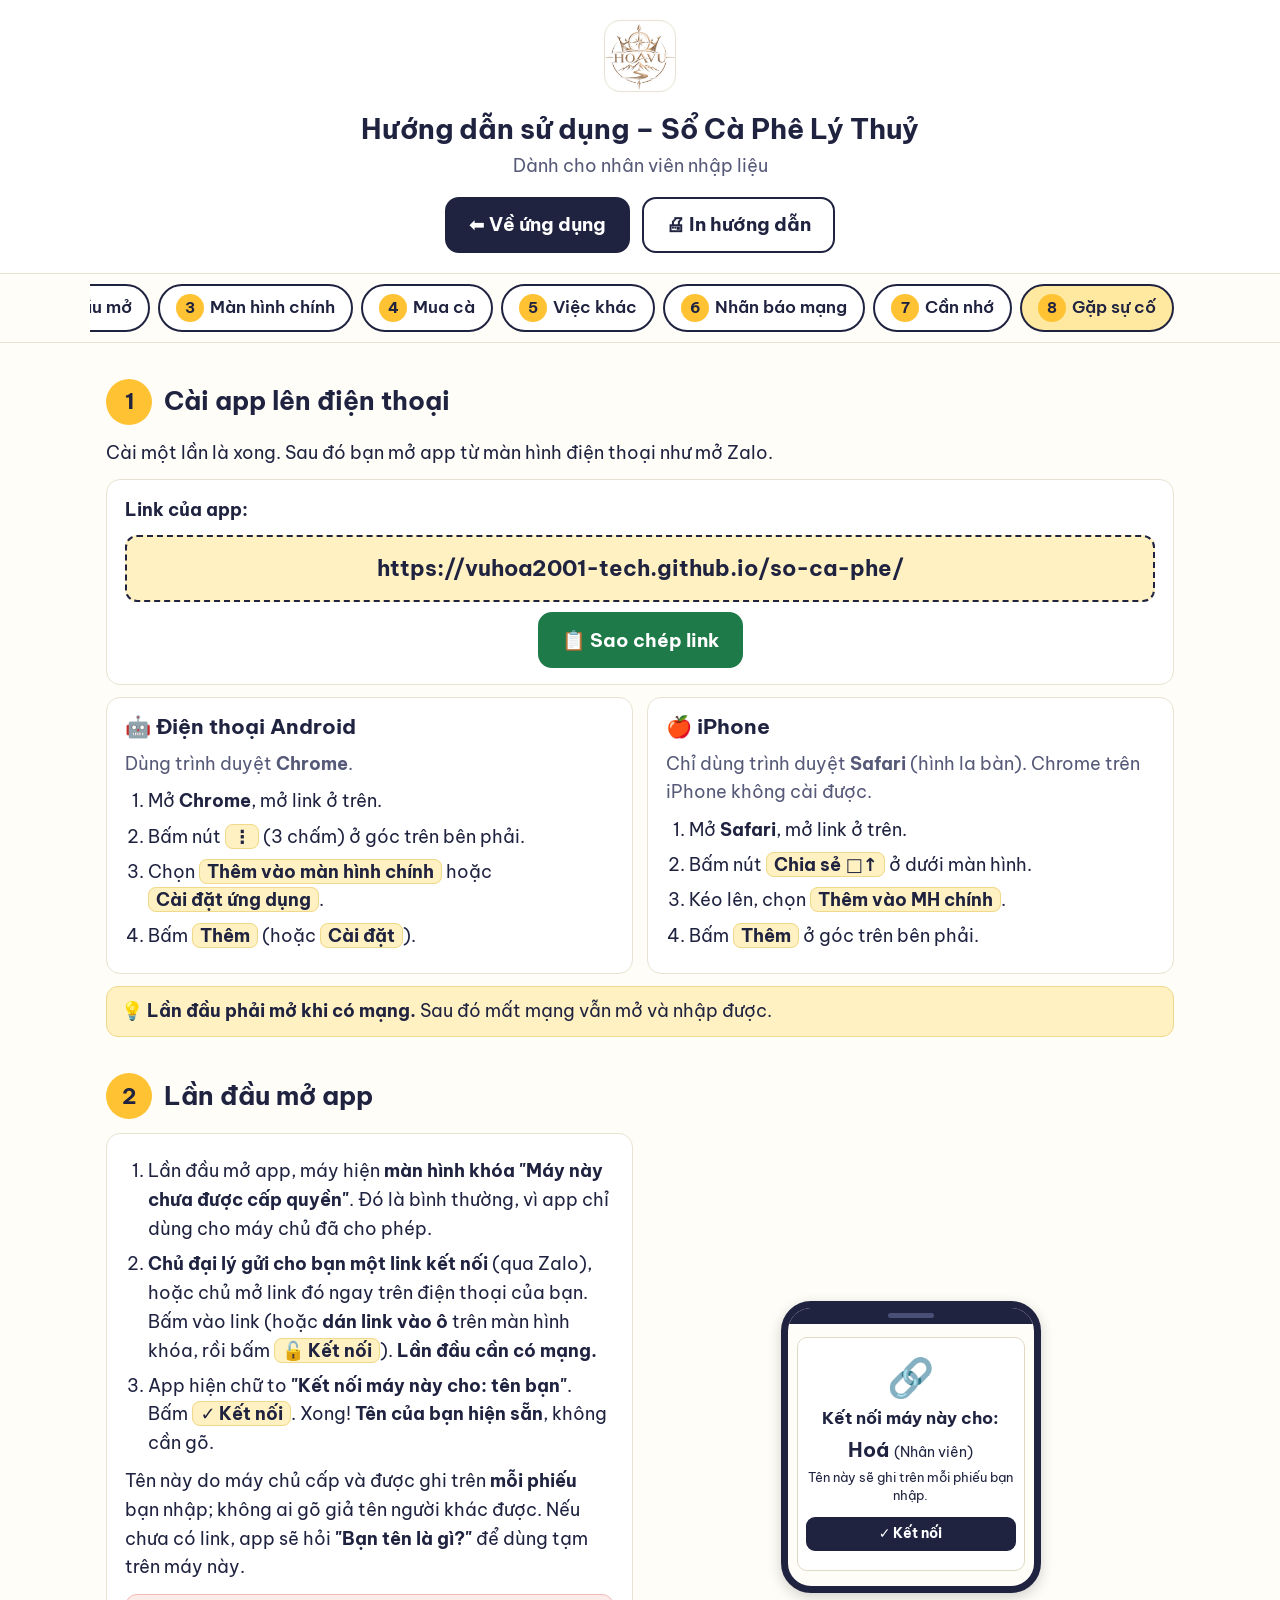
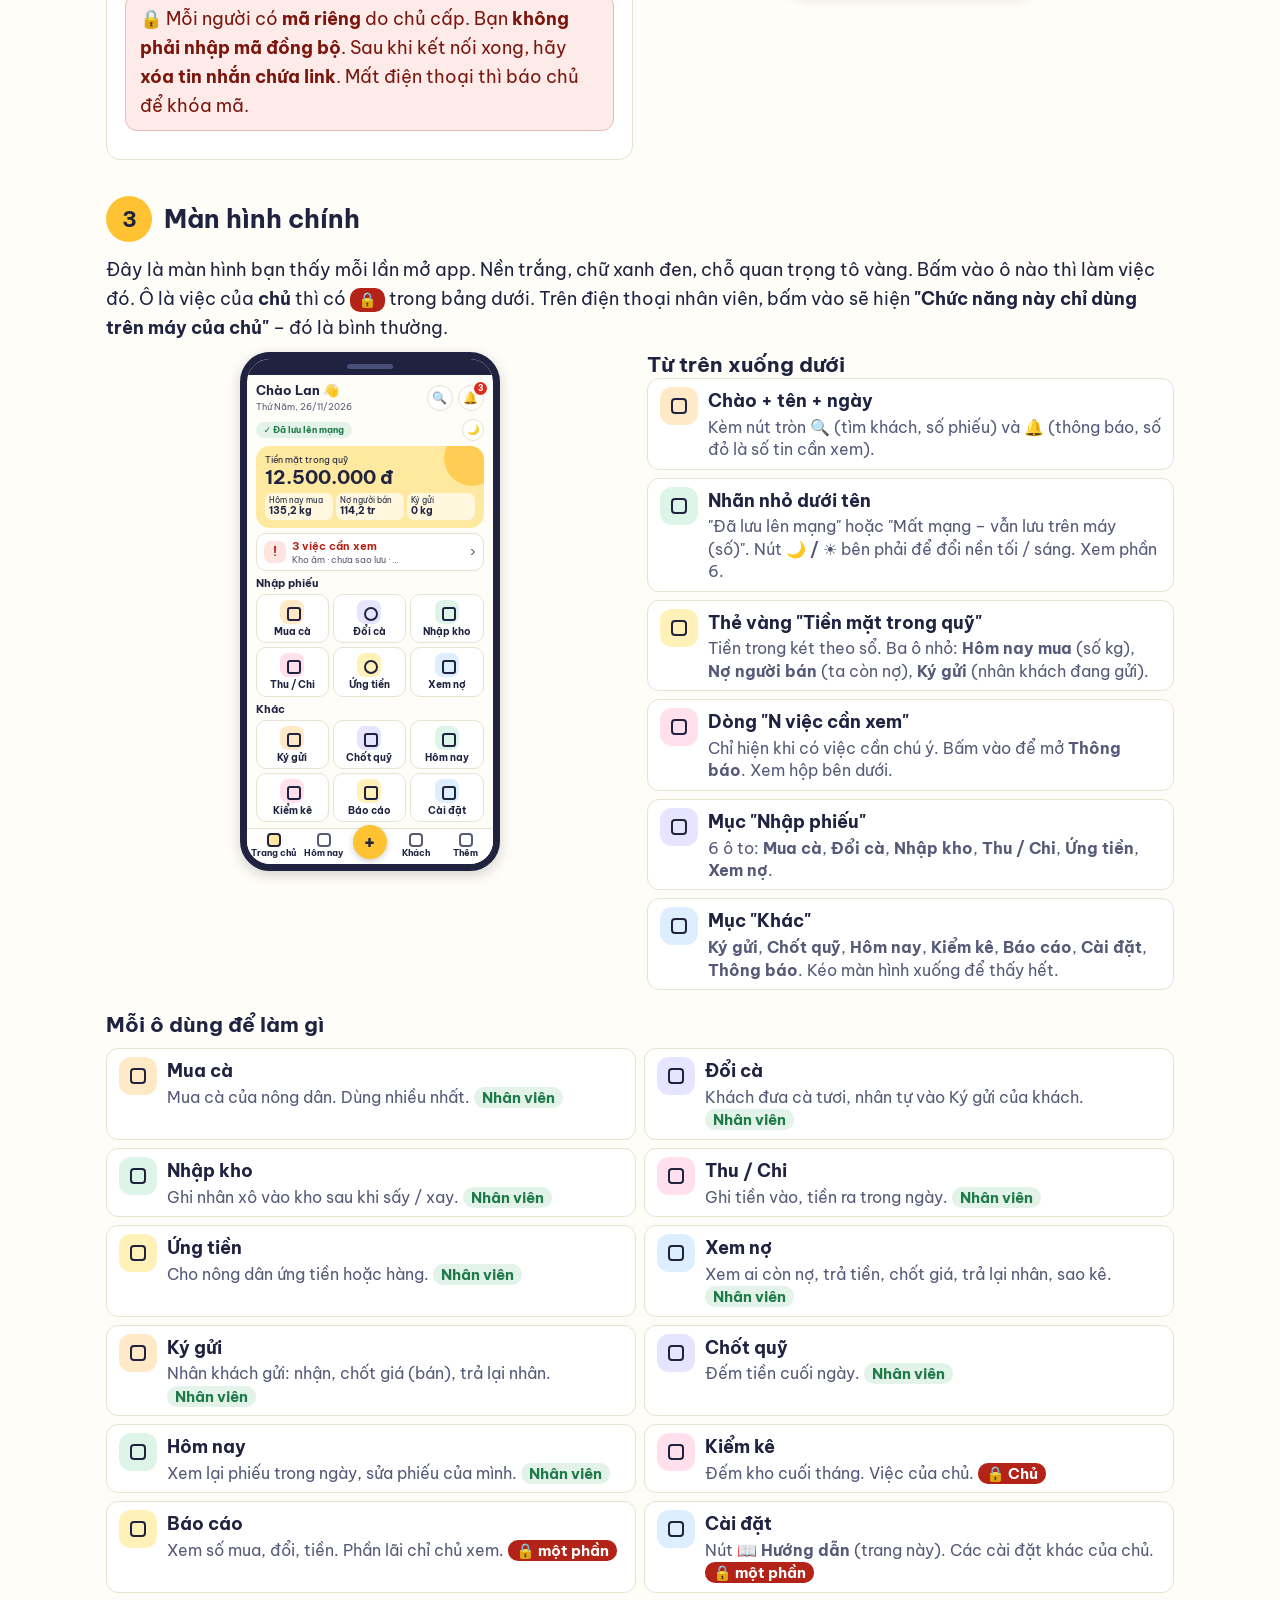
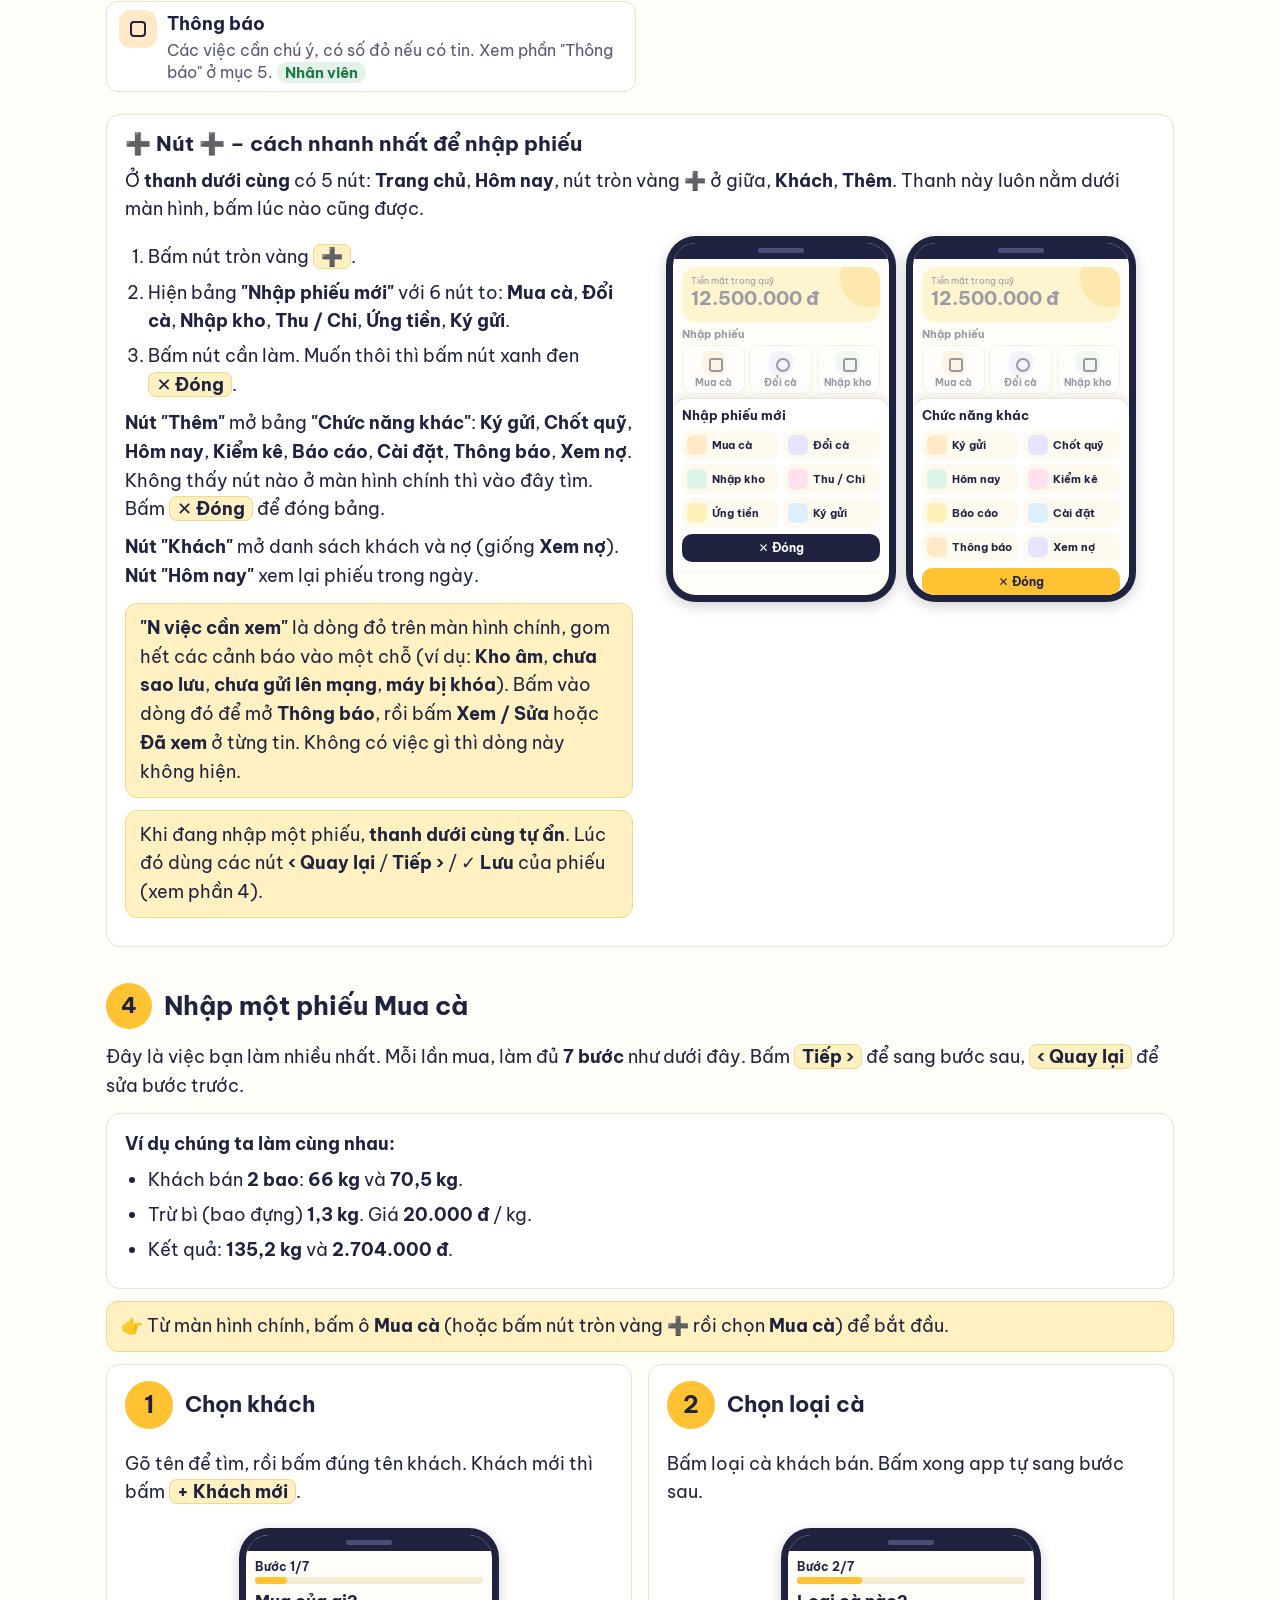
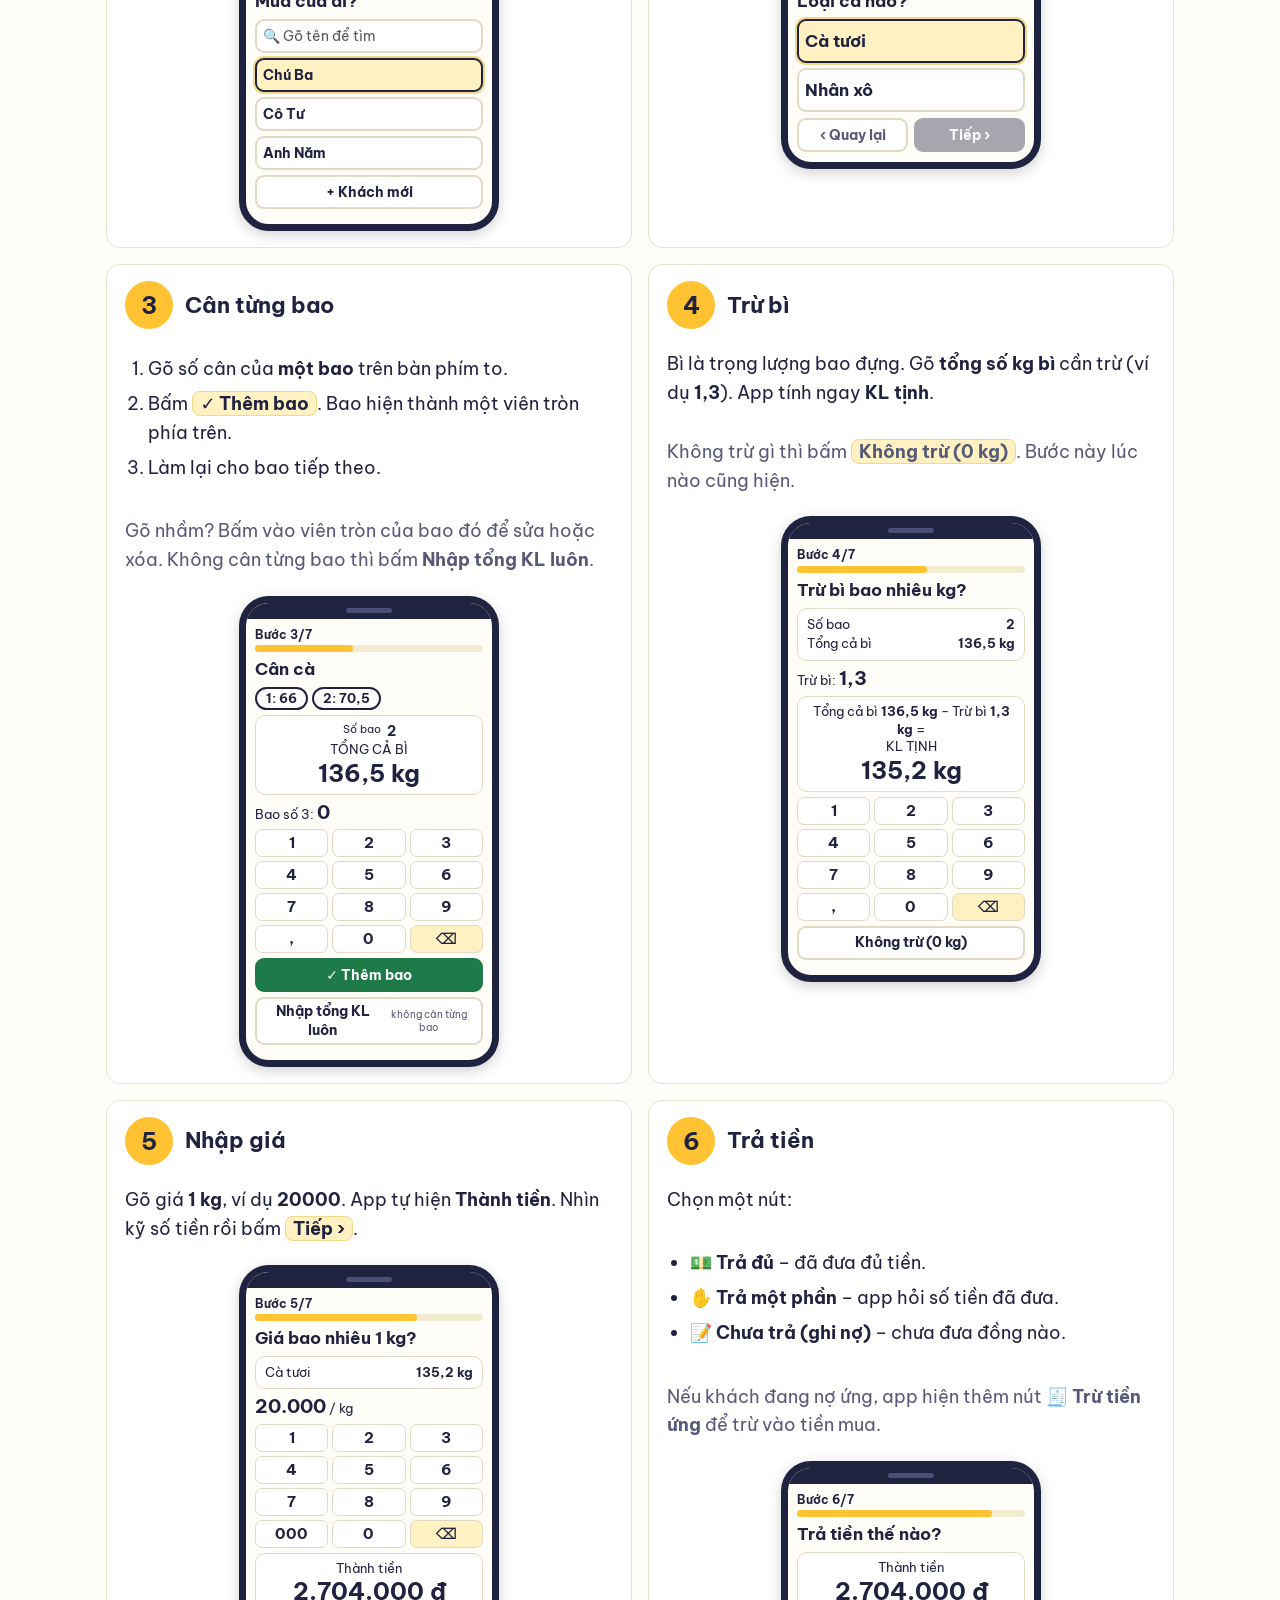
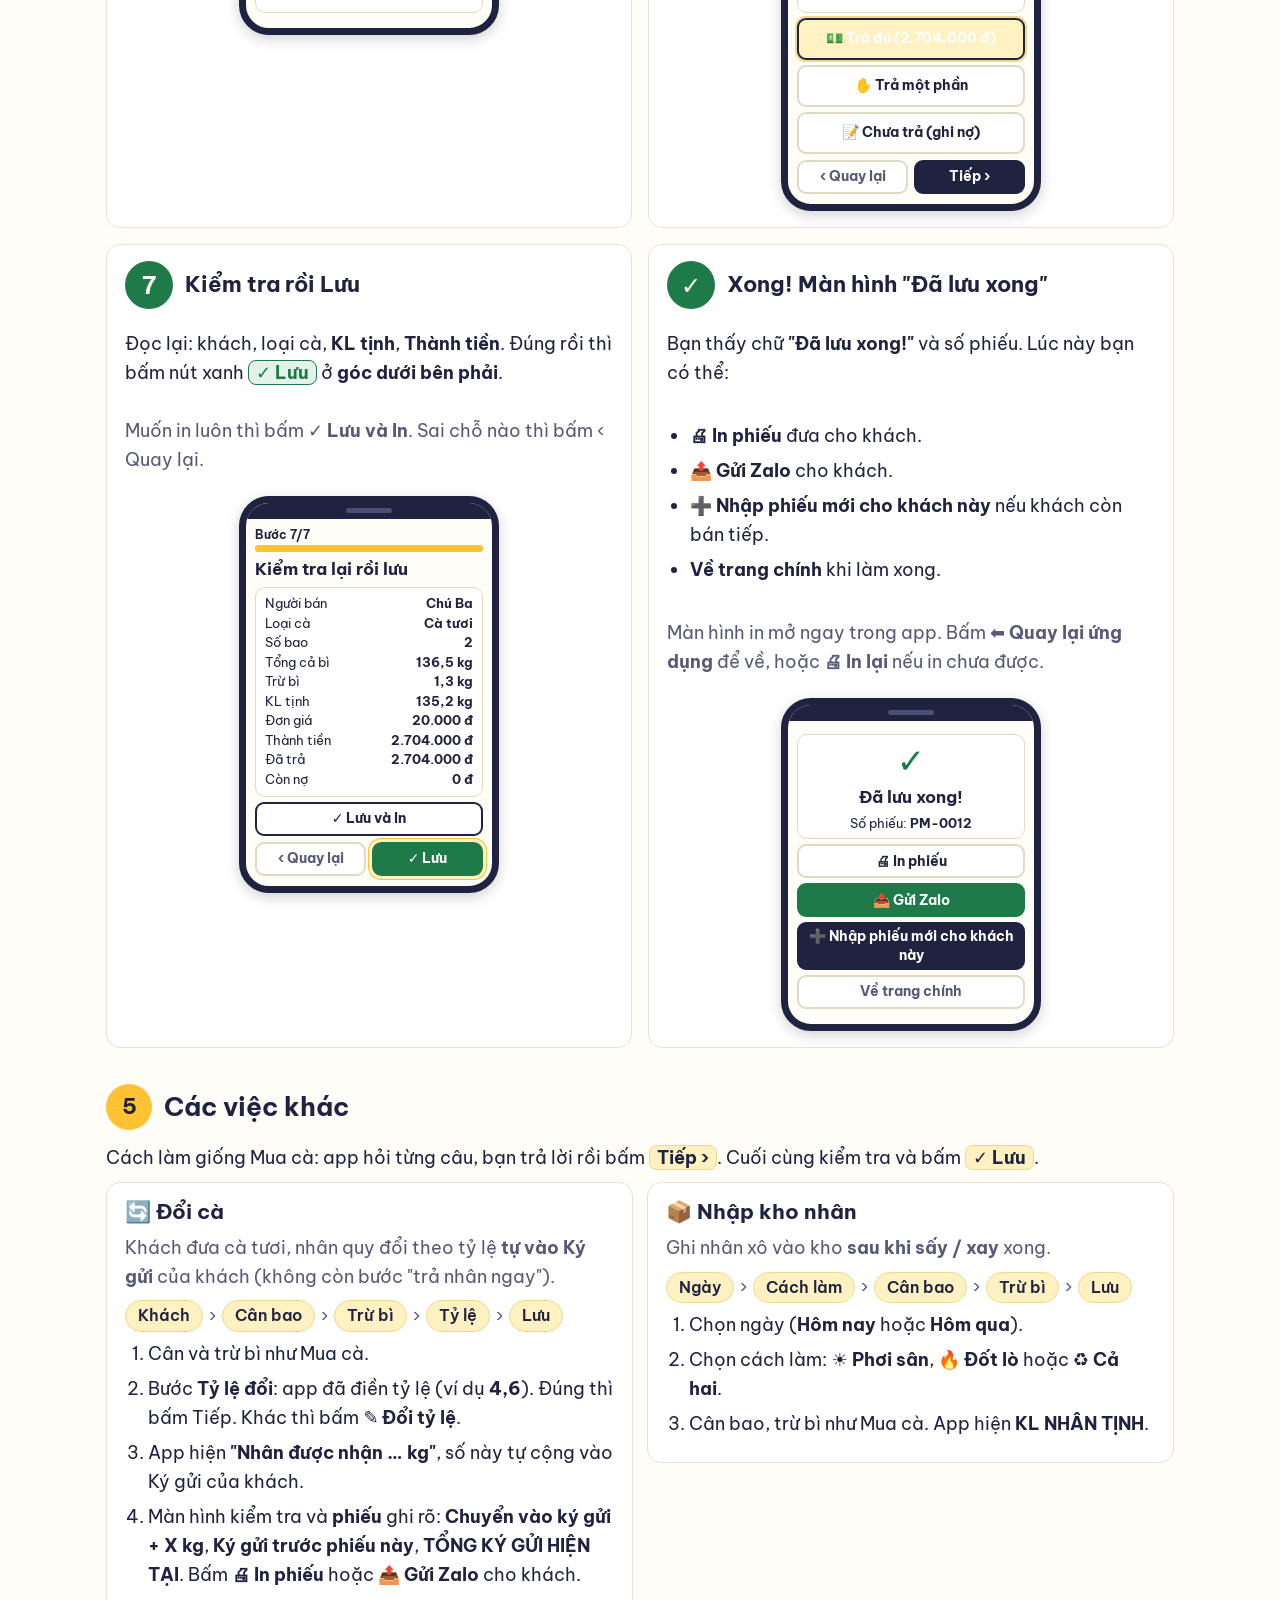
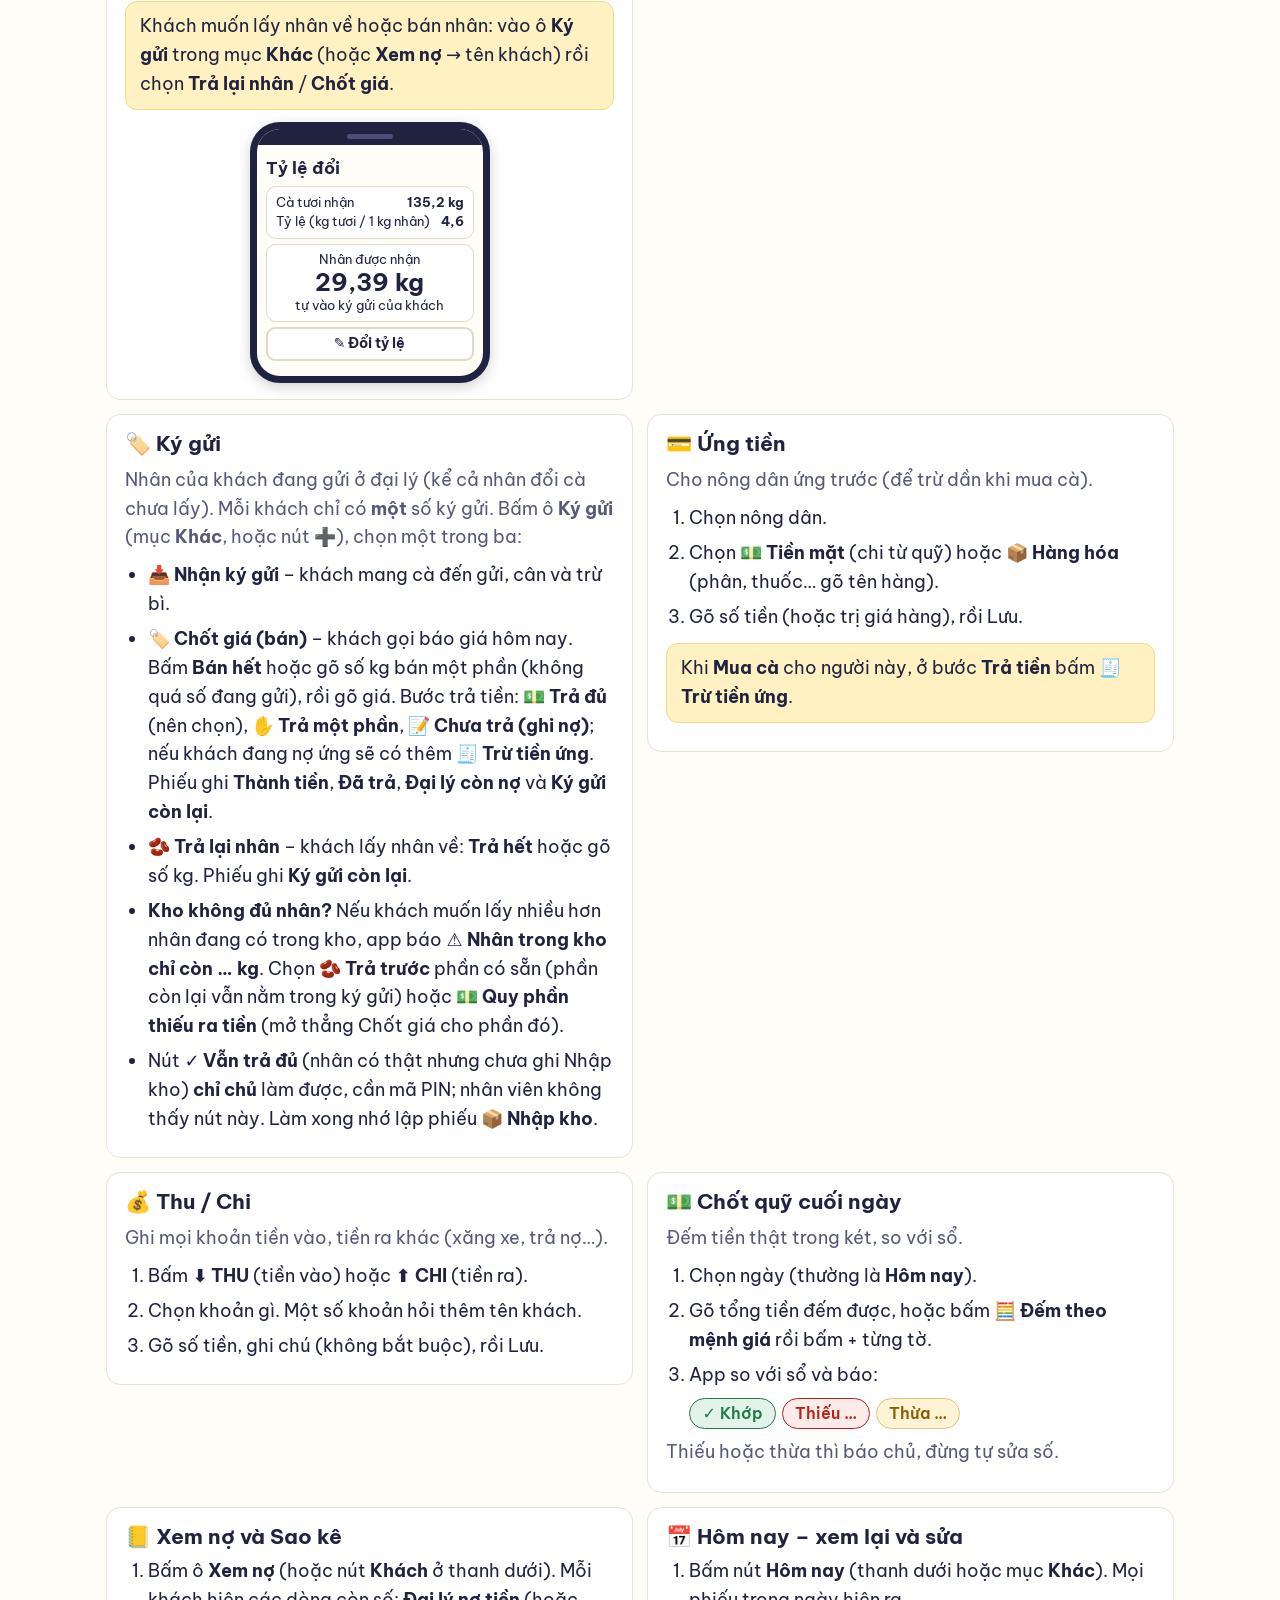
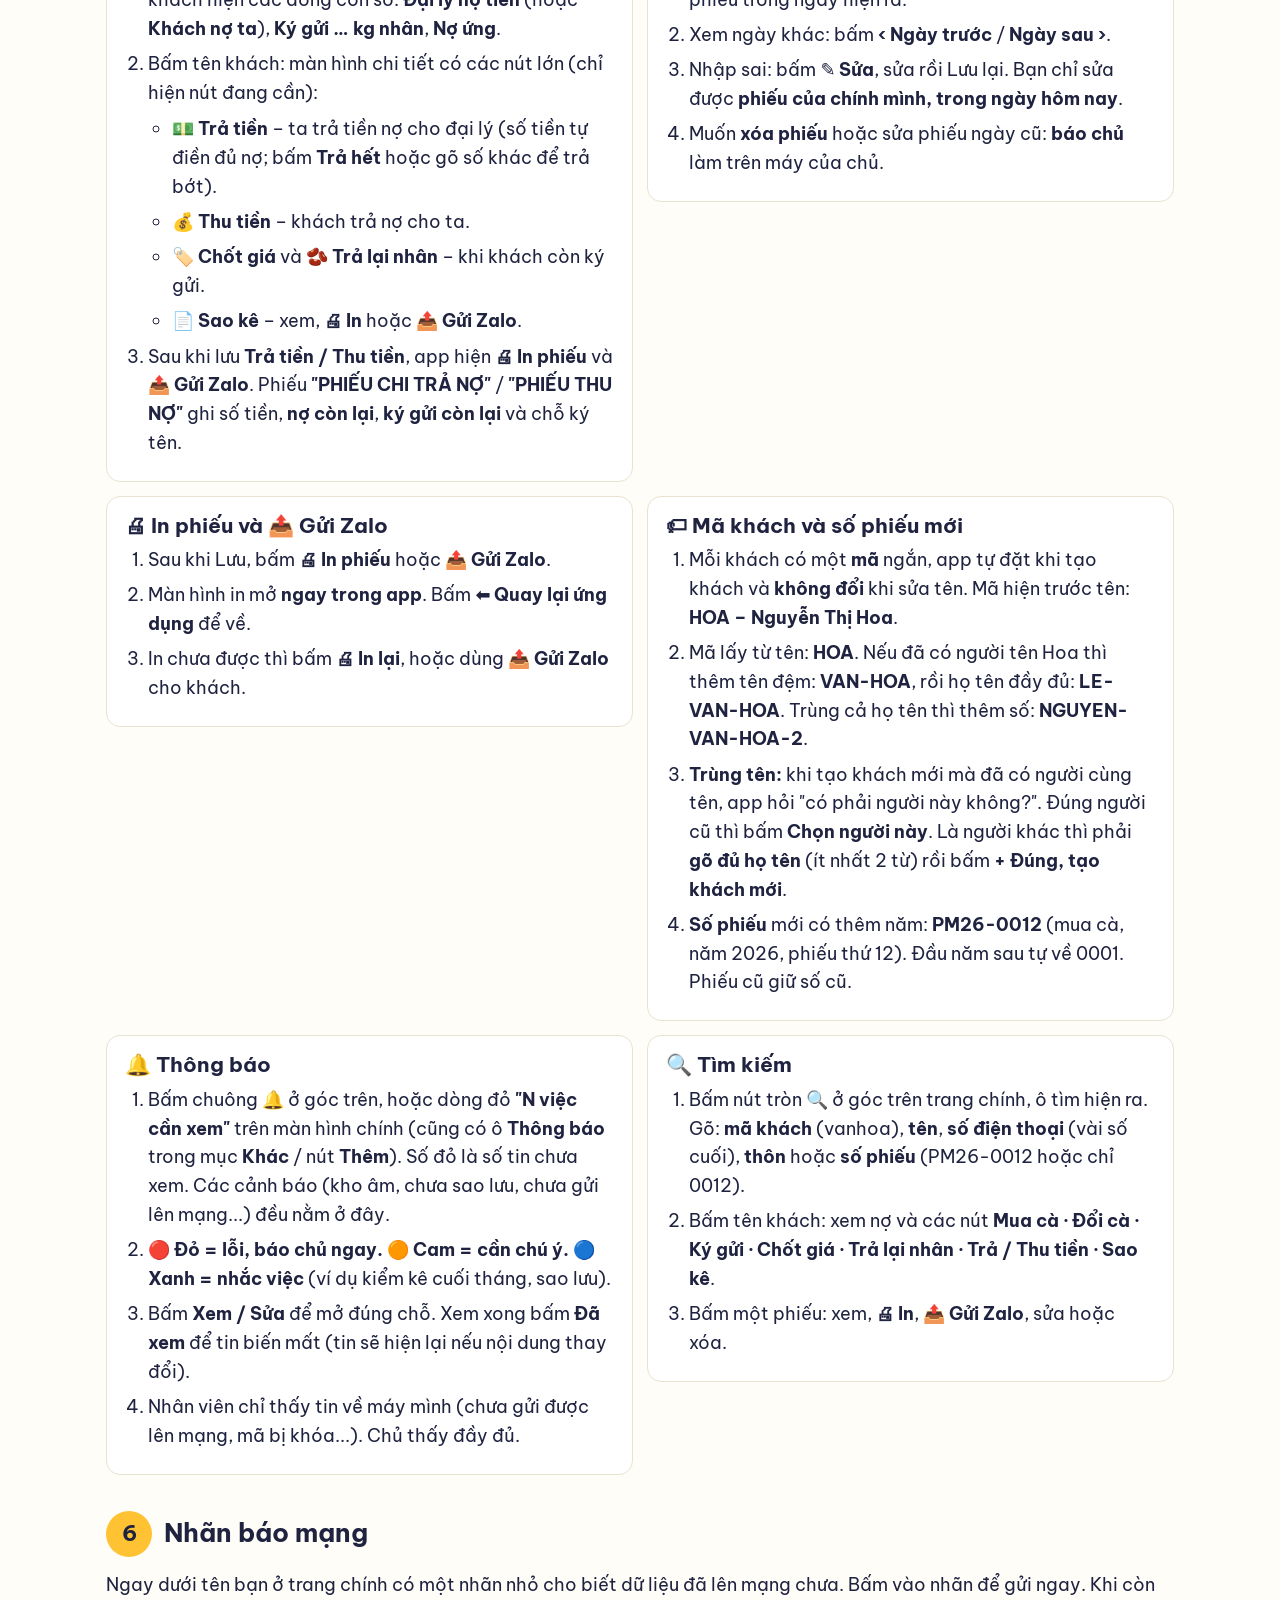
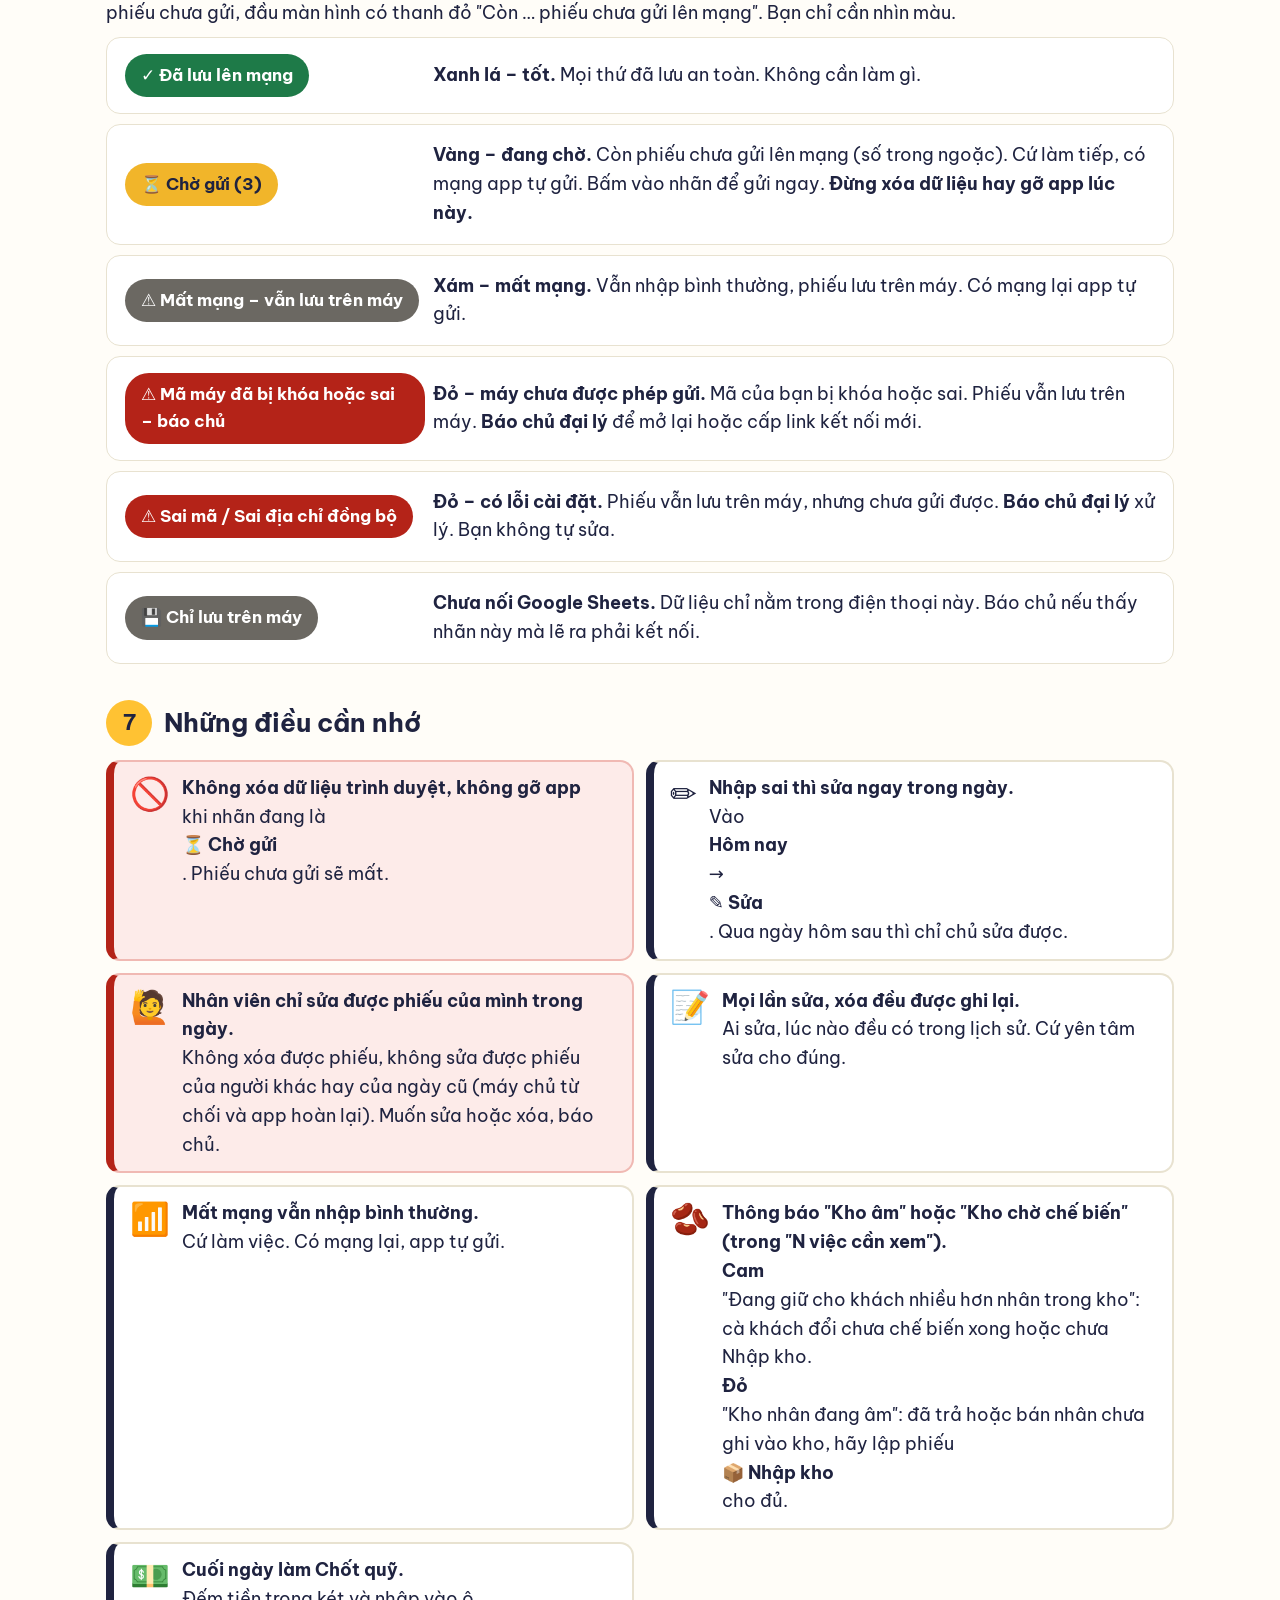
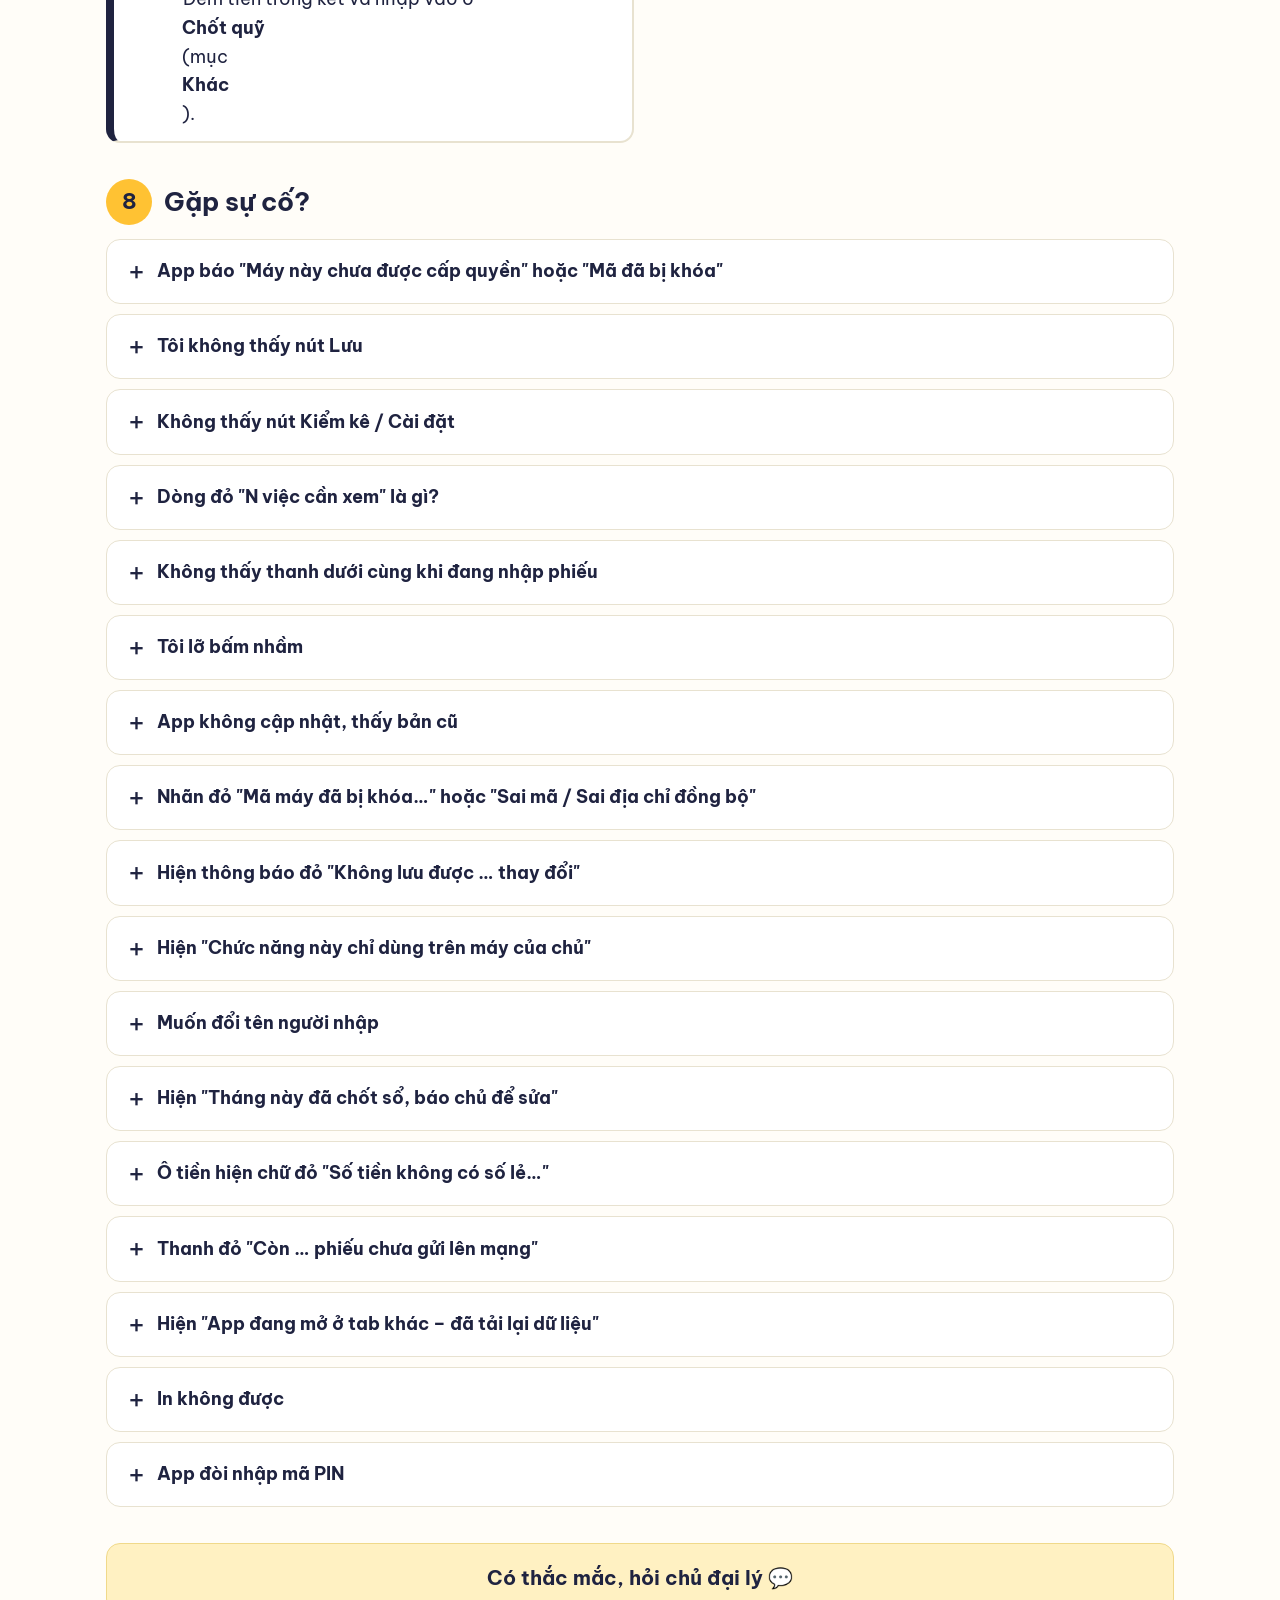
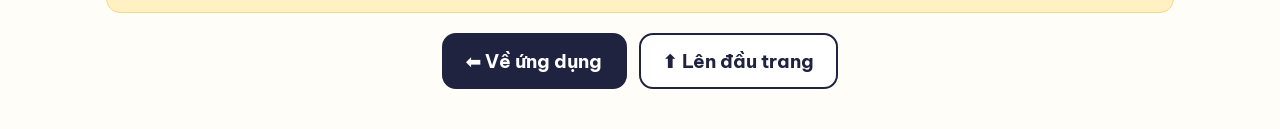
==== commit 5b097a96: "Giao diện mới (phương án B): nền trắng, chữ xanh than, thẻ vàng pastel, thanh dưới có nút ➕ - Trang " ====
--- a/huong-dan.html
+++ b/huong-dan.html
@@ -4,11 +4,11 @@
 <meta charset="utf-8">
 <meta name="viewport" content="width=device-width, initial-scale=1">
 <title>Hướng dẫn sử dụng – Sổ Cà Phê Lý Thuỷ</title>
-<meta name="theme-color" content="#8a6a1e">
+<meta name="theme-color" content="#1f2340">
 <link rel="icon" href="favicon-32.png">
 <link rel="stylesheet" href="fonts/fonts.css">
 <style>
-:root{--bg:#f1f0ee;--card:#fff;--line:#cdcac4;--text:#25231f;--mut:#5b5851;--gold:#8a6a1e;--goldbg:#f6efdc;--ok:#1e7a48;--okbg:#e4f3ea;--bad:#b42318;--badbg:#fdebe9;--warn:#8a5a00;--warnbg:#fff3d6;--r:14px}
+:root{--bg:#fffdf8;--card:#fff;--line:#e8e2d0;--text:#1f2340;--mut:#565a78;--gold:#1f2340;--goldbg:#FFF1C2;--ok:#1e7a48;--okbg:#e4f3ea;--bad:#b42318;--badbg:#fdebe9;--warn:#8a5a00;--warnbg:#fff3d6;--r:14px}
 *{box-sizing:border-box}
 html{scroll-behavior:smooth;scroll-padding-top:84px;-webkit-text-size-adjust:100%}
 body{margin:0;background:var(--bg);color:var(--text);font-family:"Be Vietnam Pro",system-ui,-apple-system,"Segoe UI",Roboto,Arial,sans-serif;font-size:18px;line-height:1.6;overflow-x:hidden}
@@ -34,12 +34,12 @@
 .toc{position:sticky;top:0;z-index:20;background:var(--bg);border-bottom:1px solid var(--line);padding:8px 0}
 .toc .row{display:flex;gap:8px;overflow-x:auto;padding:2px 16px;max-width:1100px;margin:0 auto;scrollbar-width:thin}
 .toc a{flex:none;display:inline-flex;align-items:center;gap:6px;min-height:48px;padding:6px 16px;border-radius:24px;border:2px solid var(--gold);background:var(--card);color:var(--text);font-weight:600;font-size:17px;text-decoration:none;white-space:nowrap}
-.toc a b{display:grid;place-items:center;width:28px;height:28px;border-radius:50%;background:var(--gold);color:#fff;font-size:15px}
-.toc a.on{background:var(--goldbg)}
+.toc a b{display:grid;place-items:center;width:28px;height:28px;border-radius:50%;background:#FFC233;color:#1f2340;font-size:15px}
+.toc a.on{background:#FFE9A0}
 /* sections */
 section{margin-top:36px}
 .sh{display:flex;align-items:center;gap:12px;margin-bottom:14px}
-.sh .n{flex:none;display:grid;place-items:center;width:46px;height:46px;border-radius:50%;background:var(--gold);color:#fff;font-weight:700;font-size:22px}
+.sh .n{flex:none;display:grid;place-items:center;width:46px;height:46px;border-radius:50%;background:#FFC233;color:#1f2340;font-weight:700;font-size:22px}
 .card{background:var(--card);border:1px solid var(--line);border-radius:var(--r);padding:16px 18px;margin:12px 0}
 .card.avoid,.step,.warnc,.faq details{break-inside:avoid}
 .cols{display:grid;gap:14px}
@@ -47,9 +47,9 @@
 .cols>.card{margin:0}
 ol.s,ul.s{margin:.4em 0;padding-left:1.3em}
 ol.s li,ul.s li{margin:.35em 0}
-.tip{background:var(--goldbg);border:1px solid #e1d3a8;border-radius:12px;padding:10px 14px;margin:12px 0}
+.tip{background:var(--goldbg);border:1px solid #f0d98a;border-radius:12px;padding:10px 14px;margin:12px 0}
 .tip.red{background:var(--badbg);border-color:#f0b9b3;color:#7a160d}
-b.k{background:var(--goldbg);border:1px solid #e1d3a8;border-radius:8px;padding:0 7px;white-space:nowrap}
+b.k{background:var(--goldbg);border:1px solid #f0d98a;border-radius:8px;padding:0 7px;white-space:nowrap}
 .link{display:block;font-weight:700;font-size:22px;word-break:break-all;text-align:center;background:var(--goldbg);border:2px dashed var(--gold);border-radius:12px;padding:14px;margin:10px 0;color:var(--text);text-decoration:none}
 .lock{display:inline-block;background:var(--bad);color:#fff;border-radius:10px;padding:0 8px;font-size:15px;font-weight:700;white-space:nowrap}
 .who{display:inline-block;border-radius:10px;padding:0 8px;font-size:15px;font-weight:700;background:var(--okbg);color:var(--ok);white-space:nowrap}
@@ -58,73 +58,98 @@
 @media(min-width:900px){.steps{grid-template-columns:1fr 1fr}}
 .step{background:var(--card);border:1px solid var(--line);border-radius:var(--r);padding:16px 18px;display:flex;flex-direction:column;gap:12px}
 .step .hd{display:flex;align-items:center;gap:12px}
-.step .num{flex:none;display:grid;place-items:center;width:48px;height:48px;border-radius:50%;background:var(--gold);color:#fff;font-weight:700;font-size:24px}
-.step.final .num{background:var(--ok)}
+.step .num{flex:none;display:grid;place-items:center;width:48px;height:48px;border-radius:50%;background:#FFC233;color:#1f2340;font-weight:700;font-size:24px}
+.step.final .num{background:var(--ok);color:#fff}
 .step .hd h3{font-size:22px}
 .step .fig{display:flex;justify-content:center}
 .mini-sec{margin:22px 0 0}
 .mini-sec>.card{margin-top:0}
 .mini-sec .cols{align-items:start}
 .flow{display:flex;flex-wrap:wrap;gap:6px;align-items:center;margin:8px 0}
-.flow span{background:var(--goldbg);border:1px solid #e1d3a8;border-radius:20px;padding:2px 12px;font-weight:600;font-size:16px}
+.flow span{background:var(--goldbg);border:1px solid #f0d98a;border-radius:20px;padding:2px 12px;font-weight:600;font-size:16px}
 .flow i{font-style:normal;color:var(--mut)}
 /* phone mockup */
-.phone{width:260px;flex:none;border:7px solid #2b2925;border-radius:30px;background:#f1f0ee;overflow:hidden;box-shadow:0 4px 14px rgba(0,0,0,.18);font-size:13px;line-height:1.35;color:#25231f;position:relative}
-.phone .notch{height:16px;background:#2b2925;position:relative}
-.phone .notch:after{content:"";position:absolute;left:50%;top:5px;width:46px;height:5px;border-radius:3px;background:#55524b;transform:translateX(-50%)}
+.phone{width:260px;flex:none;border:7px solid #1f2340;border-radius:30px;background:#fffdf8;overflow:hidden;box-shadow:0 4px 14px rgba(0,0,0,.18);font-size:13px;line-height:1.35;color:#1f2340;position:relative}
+.phone .notch{height:16px;background:#1f2340;position:relative}
+.phone .notch:after{content:"";position:absolute;left:50%;top:5px;width:46px;height:5px;border-radius:3px;background:#4a4f78;transform:translateX(-50%)}
 .scr{padding:8px 9px 10px}
 .pillrow{display:flex;justify-content:space-between;align-items:center;margin-bottom:6px;font-size:11px;font-weight:700}
 .prog{font-size:12px;font-weight:700}
-.bar{height:7px;background:#e3e0d9;border-radius:4px;margin:2px 0 6px}
-.bar i{display:block;height:100%;background:var(--gold);border-radius:4px}
+.bar{height:7px;background:#f3ecd2;border-radius:4px;margin:2px 0 6px}
+.bar i{display:block;height:100%;background:#FFC233;border-radius:4px}
 .q{font-size:17px;font-weight:700;margin:4px 0 6px}
-.mc{background:#fff;border:1px solid #cdcac4;border-radius:10px;padding:6px 9px;margin:5px 0}
+.mc{background:#fff;border:1px solid #e0d9c4;border-radius:10px;padding:6px 9px;margin:5px 0}
 .rl{display:flex;justify-content:space-between;gap:6px;padding:1px 0}
 .rl b{text-align:right}
 .big{font-weight:700;color:var(--gold)}
 .huge{font-size:24px;font-weight:700;color:var(--gold);display:block;text-align:center;line-height:1.2}
 .ctr{text-align:center}
-.mb{display:flex;align-items:center;justify-content:center;text-align:center;min-height:34px;border-radius:9px;border:2px solid #cdcac4;background:#fff;font-weight:700;font-size:14px;margin:5px 0;padding:3px 6px}
-.mb small{display:block;font-size:10px;font-weight:400;color:#5b5851}
+.mb{display:flex;align-items:center;justify-content:center;text-align:center;min-height:34px;border-radius:9px;border:2px solid #e0d9c4;background:#fff;font-weight:700;font-size:14px;margin:5px 0;padding:3px 6px}
+.mb small{display:block;font-size:10px;font-weight:400;color:#565a78}
 .mb.go{background:var(--gold);border-color:var(--gold);color:#fff}
 .mb.ok{background:var(--ok);border-color:var(--ok);color:#fff}
-.mb.sel{background:#f6efdc;border-color:var(--gold);box-shadow:0 0 0 2px #e1d3a8}
-.mb.ghost{background:#fff;color:#5b5851}
+.mb.sel{background:#FFF1C2;border-color:var(--gold);box-shadow:0 0 0 2px #f0d98a}
+.mb.ghost{background:#fff;color:#565a78}
 .mb.bad{background:var(--bad);border-color:var(--bad);color:#fff}
 .mb.ok2{color:var(--gold);border-color:var(--gold)}
 .nav2{display:grid;grid-template-columns:1fr 1fr;gap:6px;margin-top:6px}
 .nav2 .mb{margin:0}
-.nav2 .right{background:var(--ok);border-color:var(--ok);color:#fff;outline:3px solid #f6efdc;box-shadow:0 0 0 4px #f1d27a}
+.nav2 .right{background:var(--ok);border-color:var(--ok);color:#fff;outline:3px solid #FFF1C2;box-shadow:0 0 0 4px #FFC233}
 .chips{display:flex;flex-wrap:wrap;gap:4px;margin:2px 0}
 .chip{border:2px solid var(--gold);border-radius:16px;padding:1px 9px;font-weight:700;background:#fff;font-size:13px}
 .kpd{font-size:13px;margin:4px 0}
 .kpd b{font-size:19px}
 .mk{display:grid;grid-template-columns:repeat(3,1fr);gap:4px;margin:4px 0}
-.mk span{display:grid;place-items:center;min-height:28px;border-radius:7px;border:1px solid #cdcac4;background:#fff;font-weight:700;font-size:15px}
-.mk span.d{background:#f6efdc}
+.mk span{display:grid;place-items:center;min-height:28px;border-radius:7px;border:1px solid #e0d9c4;background:#fff;font-weight:700;font-size:15px}
+.mk span.d{background:#FFF1C2}
 .mini3{display:flex;justify-content:space-around;font-size:11px;text-align:center}
 .mini3 b{display:block;font-size:14px}
-.tag{position:absolute;right:6px;bottom:50px;background:#f1d27a;color:#25231f;font-weight:700;font-size:11px;padding:2px 8px;border-radius:10px}
-/* home mockup tiles */
-.tiles{display:grid;grid-template-columns:repeat(3,1fr);gap:5px}
-.tl{background:#fff;border:1px solid #cdcac4;border-radius:10px;padding:5px 2px;text-align:center;font-weight:700;font-size:11px;position:relative}
-.tl span{display:grid;place-items:center;width:30px;height:30px;margin:0 auto 2px;border-radius:50%;background:#f6efdc;border:1px solid var(--gold);font-size:16px}
-.tl em{position:absolute;top:-5px;right:-3px;font-style:normal;font-size:12px}
-.kpis{display:grid;grid-template-columns:1fr 1fr;gap:5px;margin-bottom:6px}
-.kpis .mc{margin:0;font-size:10px}
-.kpis .big{display:block;font-size:12px}
-.hero{display:flex;align-items:center;gap:6px;justify-content:center;font-weight:700;margin-bottom:5px}
-.hero img{width:22px;height:22px;border-radius:6px}
+.tag{position:absolute;right:6px;bottom:50px;background:#FFC233;color:#1f2340;font-weight:700;font-size:11px;padding:2px 8px;border-radius:10px}
+/* home mockup (easy mode) */
+.ehm{display:flex;align-items:center;gap:5px;margin-bottom:5px}
+.ehm .hi{flex:1;min-width:0;line-height:1.2}.ehm .hi b{display:block;font-size:13px}.ehm .hi span{font-size:9px;color:var(--mut)}
+.rb{position:relative;flex:none;display:grid;place-items:center;width:26px;height:26px;border-radius:50%;background:#fff;border:1px solid var(--line);font-size:12px}
+.rb i{position:absolute;top:-4px;right:-4px;background:#d92d20;color:#fff;font-style:normal;font-size:8px;font-weight:700;min-width:13px;height:13px;border-radius:7px;display:grid;place-items:center}
+.erow{display:flex;align-items:center;justify-content:space-between;gap:4px;margin-bottom:5px}
+.schip{border-radius:12px;padding:2px 8px;font-size:9px;font-weight:700;background:#e9ebf3;color:#565a78}
+.schip.ok{background:var(--okbg);color:var(--ok)}
+.hcard{background:#FFE9A0;border-radius:14px;padding:8px 9px;margin-bottom:5px;position:relative;overflow:hidden}
+.hcard:after{content:"";position:absolute;right:-16px;top:-16px;width:56px;height:56px;border-radius:50%;background:#FFC233;opacity:.7}
+.hcard small{display:block;font-size:9px;position:relative;z-index:1}.hcard .hb{display:block;font-size:19px;font-weight:700;line-height:1.2;margin-bottom:4px;position:relative;z-index:1}
+.hk3{display:grid;grid-template-columns:repeat(3,1fr);gap:3px;position:relative;z-index:1}
+.hk3 div{background:rgba(255,255,255,.65);border-radius:7px;padding:3px 4px;font-size:7.5px;line-height:1.2}.hk3 b{display:block;font-size:10px}
+.eal2{display:flex;align-items:center;gap:6px;background:#fff;border:1px solid var(--line);border-radius:10px;padding:5px 7px;margin-bottom:5px}
+.eal2 .ai{flex:none;display:grid;place-items:center;width:22px;height:22px;border-radius:7px;background:#fde4e1;color:#b42318;font-weight:700;font-size:12px}
+.eal2 b{display:block;color:#b42318;font-size:11px}.eal2 small{display:block;font-size:8.5px;color:var(--mut)}.eal2 .cv{margin-left:auto;color:var(--mut);font-size:14px}
+.hs{font-size:11px;font-weight:700;margin:5px 0 3px}
+.tiles{display:grid;grid-template-columns:repeat(3,1fr);gap:4px;margin-bottom:2px}
+.tl{background:#fff;border:1px solid var(--line);border-radius:10px;padding:5px 1px;text-align:center;font-weight:700;font-size:9.5px;line-height:1.2}
+.tl span{display:block;width:24px;height:24px;margin:0 auto 2px;border-radius:8px;position:relative}
+.tl span:before{content:"";position:absolute;left:7px;top:7px;width:10px;height:10px;border:2px solid #1f2340;border-radius:3px}
+.tl span.r:before{border-radius:50%}
+.p1{background:#FFE9C7}.p2{background:#E6E4FF}.p3{background:#DDF5E8}.p4{background:#FFE0EC}.p5{background:#FFF1B8}.p6{background:#DDEEFF}
+.bnav{display:flex;align-items:flex-end;justify-content:space-around;background:#fff;border-top:1px solid var(--line);margin:6px -9px -10px;padding:4px 2px 5px;font-size:8.5px;font-weight:700;text-align:center;position:relative}
+.bnav div{flex:1;line-height:1.2}.bnav div i{display:block;width:14px;height:14px;margin:0 auto 1px;border:2px solid #565a78;border-radius:4px}
+.bnav .on{color:#1f2340}.bnav .on i{border-color:#1f2340;background:#FFE9A0}
+.bnav .plus{flex:none;width:34px;height:34px;margin:-14px 4px 0;border-radius:50%;background:#FFC233;display:grid;place-items:center;font-size:20px;font-weight:700;color:#1f2340;box-shadow:0 2px 6px rgba(0,0,0,.2)}
+.shbox{background:#fff;border-top:1px solid var(--line);border-radius:14px 14px 0 0;margin:4px -9px -10px;padding:8px 9px 9px;box-shadow:0 -3px 8px rgba(0,0,0,.08)}
+.shbox .t{font-weight:700;font-size:13px;margin-bottom:5px}
+.sg{display:grid;grid-template-columns:1fr 1fr;gap:4px}
+.sg div{display:flex;align-items:center;gap:5px;background:#fffaf0;border-radius:9px;padding:5px;font-weight:700;font-size:11px}
+.sg div span{flex:none;width:20px;height:20px;border-radius:6px}
+.xcl{margin-top:6px;background:#1f2340;color:#fff;text-align:center;border-radius:10px;padding:6px;font-weight:700;font-size:12px}
+.xcl.y{background:#FFC233;color:#1f2340}
+.dim{opacity:.45}
 /* tile captions */
 .tcap{display:grid;grid-template-columns:1fr;gap:8px;margin:0;padding:0;list-style:none}
 @media(min-width:600px){.tcap{grid-template-columns:1fr 1fr}}
 .tcap li{display:flex;gap:10px;align-items:flex-start;background:var(--card);border:1px solid var(--line);border-radius:12px;padding:8px 12px;break-inside:avoid}
-.tcap .ic{flex:none;font-size:30px;line-height:1.2}
-.tcap b{display:block}
+.tcap .ic{flex:none;width:38px;height:38px;border-radius:12px;position:relative}.tcap .ic:before{content:"";position:absolute;left:11px;top:11px;width:12px;height:12px;border:2px solid #1f2340;border-radius:4px}
+.tcap li>div>b{display:block}
 .tcap small{display:block;font-size:16px;color:var(--mut);line-height:1.4}
 /* pills */
 .pill{display:inline-block;border-radius:24px;padding:8px 16px;font-weight:700;font-size:17px;color:#fff}
-.pill.ok{background:var(--ok)}.pill.wait{background:#f1b52a;color:#25231f}.pill.off{background:#6b6862}.pill.bad{background:var(--bad)}.pill.none{background:#6b6862}
+.pill.ok{background:var(--ok)}.pill.wait{background:#f1b52a;color:#1f2340}.pill.off{background:#6b6862}.pill.bad{background:var(--bad)}.pill.none{background:#6b6862}
 .pl{display:grid;gap:10px}
 .pl .card{display:grid;gap:8px;margin:0}
 @media(min-width:760px){.pl .card{grid-template-columns:300px 1fr;align-items:center}}
@@ -142,8 +167,8 @@
 .faq summary:before{content:"＋";color:var(--gold);font-size:22px}
 .faq details[open] summary:before{content:"－"}
 .faq details>div{padding:0 18px 14px}
-footer{margin-top:36px;text-align:center;font-weight:700;font-size:20px;background:var(--goldbg);border:1px solid #e1d3a8;border-radius:var(--r);padding:18px}
-.toast{position:fixed;left:50%;bottom:20px;transform:translateX(-50%);background:#25231f;color:#fff;padding:10px 20px;border-radius:24px;font-weight:600;z-index:50}
+footer{margin-top:36px;text-align:center;font-weight:700;font-size:20px;background:var(--goldbg);border:1px solid #f0d98a;border-radius:var(--r);padding:18px}
+.toast{position:fixed;left:50%;bottom:20px;transform:translateX(-50%);background:#1f2340;color:#fff;padding:10px 20px;border-radius:24px;font-weight:600;z-index:50}
 .toast[hidden]{display:none}
 @media(max-width:420px){body{font-size:18px}h2{font-size:24px}.top h1{font-size:25px}.bt{width:100%}}
 /* print */
@@ -192,7 +217,7 @@
     <a href="#man-hinh"><b>3</b> Màn hình chính</a>
     <a href="#mua-ca"><b>4</b> Mua cà</a>
     <a href="#khac"><b>5</b> Việc khác</a>
-    <a href="#nhan"><b>6</b> Nhãn góc trên</a>
+    <a href="#nhan"><b>6</b> Nhãn báo mạng</a>
     <a href="#nho"><b>7</b> Cần nhớ</a>
     <a href="#su-co"><b>8</b> Gặp sự cố</a>
   </div>
@@ -262,49 +287,94 @@
 <!-- 3 -->
 <section id="man-hinh">
   <div class="sh"><span class="n">3</span><h2>Màn hình chính</h2></div>
-  <p>Đây là màn hình bạn thấy mỗi lần mở app. Bấm vào ô nào thì làm việc đó. Ô có <span class="lock">🔒</span> là việc của <b>chủ</b>. Trên điện thoại nhân viên, bấm vào sẽ hiện <b>"Chức năng này chỉ dùng trên máy của chủ"</b> — đó là bình thường.</p>
+  <p>Đây là màn hình bạn thấy mỗi lần mở app. Nền trắng, chữ xanh đen, chỗ quan trọng tô vàng. Bấm vào ô nào thì làm việc đó. Ô là việc của <b>chủ</b> thì có <span class="lock">🔒</span> trong bảng dưới. Trên điện thoại nhân viên, bấm vào sẽ hiện <b>"Chức năng này chỉ dùng trên máy của chủ"</b> – đó là bình thường.</p>
   <div class="cols c2" style="align-items:start">
     <div class="fig" style="display:flex;justify-content:center">
-      <div class="phone" role="img" aria-label="Màn hình chính của app có 13 ô: Thông báo, Mua cà, Đổi cà, Nhập kho, Ký gửi, Ứng tiền, Thu / Chi, Chốt quỹ, Xem nợ, Hôm nay, Kiểm kê, Báo cáo, Cài đặt. Mô tả từng ô ở danh sách bên cạnh.">
+      <div class="phone" role="img" aria-label="Màn hình chính: Chào tên bạn và ngày, nút tìm kiếm và chuông thông báo có số đỏ. Thẻ vàng Tiền mặt trong quỹ với ba ô nhỏ: Hôm nay mua, Nợ người bán, Ký gửi. Dòng 3 việc cần xem. Mục Nhập phiếu có 6 ô: Mua cà, Đổi cà, Nhập kho, Thu / Chi, Ứng tiền, Xem nợ. Mục Khác có Ký gửi, Chốt quỹ, Hôm nay và các ô khác. Thanh dưới: Trang chủ, Hôm nay, nút tròn vàng cộng, Khách, Thêm.">
         <div class="notch"></div>
         <div class="scr" aria-hidden="true">
-          <div class="pillrow"><span>☰ HOAVU</span><span class="pill ok" style="padding:2px 8px;font-size:10px">✓ Đã lưu lên mạng</span></div>
-          <div class="hero"><img src="logo-128.png" alt="">HOAVU</div>
-          <div class="mc" style="margin:4px 0;text-align:left">🔍 Tìm khách, số phiếu...</div>
-          <div class="kpis"><div class="mc">Tiền mặt trong quỹ<span class="big">12.500.000 đ</span></div><div class="mc">Hôm nay đã mua<span class="big">135,2 kg</span></div></div>
+          <div class="ehm"><div class="hi"><b>Chào Lan 👋</b><span>Thứ Năm, 26/11/2026</span></div><span class="rb">🔍</span><span class="rb">🔔<i>3</i></span></div>
+          <div class="erow"><span class="schip ok">✓ Đã lưu lên mạng</span><span class="rb" style="width:22px;height:22px;font-size:10px">🌙</span></div>
+          <div class="hcard"><small>Tiền mặt trong quỹ</small><span class="hb">12.500.000 đ</span><div class="hk3"><div>Hôm nay mua<b>135,2 kg</b></div><div>Nợ người bán<b>114,2 tr</b></div><div>Ký gửi<b>0 kg</b></div></div></div>
+          <div class="eal2"><span class="ai">!</span><div><b>3 việc cần xem</b><small>Kho âm · chưa sao lưu · …</small></div><span class="cv">›</span></div>
+          <div class="hs">Nhập phiếu</div>
           <div class="tiles">
-            <div class="tl"><span>🔔</span>Thông báo</div>
-            <div class="tl"><span>🛒</span>Mua cà</div>
-            <div class="tl"><span>🔄</span>Đổi cà</div>
-            <div class="tl"><span>📦</span>Nhập kho</div>
-            <div class="tl"><span>🏷️</span>Ký gửi</div>
-            <div class="tl"><span>💳</span>Ứng tiền</div>
-            <div class="tl"><span>💰</span>Thu / Chi</div>
-            <div class="tl"><span>💵</span>Chốt quỹ</div>
-            <div class="tl"><span>📒</span>Xem nợ</div>
-            <div class="tl"><span>📅</span>Hôm nay</div>
-            <div class="tl"><em>🔒</em><span>📋</span>Kiểm kê</div>
-            <div class="tl"><span>📊</span>Báo cáo</div>
-            <div class="tl"><span>⚙️</span>Cài đặt</div>
+            <div class="tl"><span class="p1"></span>Mua cà</div><div class="tl"><span class="p2 r"></span>Đổi cà</div><div class="tl"><span class="p3"></span>Nhập kho</div><div class="tl"><span class="p4"></span>Thu / Chi</div><div class="tl"><span class="p5 r"></span>Ứng tiền</div><div class="tl"><span class="p6"></span>Xem nợ</div>
+          </div>
+          <div class="hs">Khác</div>
+          <div class="tiles">
+            <div class="tl"><span class="p1"></span>Ký gửi</div><div class="tl"><span class="p2"></span>Chốt quỹ</div><div class="tl"><span class="p3"></span>Hôm nay</div><div class="tl"><span class="p4"></span>Kiểm kê</div><div class="tl"><span class="p5"></span>Báo cáo</div><div class="tl"><span class="p6"></span>Cài đặt</div>
+          </div>
+          <div class="bnav"><div class="on"><i></i>Trang chủ</div><div><i></i>Hôm nay</div><div class="plus">+</div><div><i></i>Khách</div><div><i></i>Thêm</div></div>
+        </div>
+      </div>
+    </div>
+    <div>
+      <h3>Từ trên xuống dưới</h3>
+      <ul class="tcap" style="grid-template-columns:1fr">
+        <li><span class="ic p1"></span><div><b>Chào + tên + ngày</b><small>Kèm nút tròn <b>🔍</b> (tìm khách, số phiếu) và <b>🔔</b> (thông báo, số đỏ là số tin cần xem).</small></div></li>
+        <li><span class="ic p3"></span><div><b>Nhãn nhỏ dưới tên</b><small>"Đã lưu lên mạng" hoặc "Mất mạng – vẫn lưu trên máy (số)". Nút <b>🌙 / ☀</b> bên phải để đổi nền tối / sáng. Xem phần 6.</small></div></li>
+        <li><span class="ic p5"></span><div><b>Thẻ vàng "Tiền mặt trong quỹ"</b><small>Tiền trong két theo sổ. Ba ô nhỏ: <b>Hôm nay mua</b> (số kg), <b>Nợ người bán</b> (ta còn nợ), <b>Ký gửi</b> (nhân khách đang gửi).</small></div></li>
+        <li><span class="ic p4"></span><div><b>Dòng "N việc cần xem"</b><small>Chỉ hiện khi có việc cần chú ý. Bấm vào để mở <b>Thông báo</b>. Xem hộp bên dưới.</small></div></li>
+        <li><span class="ic p2"></span><div><b>Mục "Nhập phiếu"</b><small>6 ô to: <b>Mua cà</b>, <b>Đổi cà</b>, <b>Nhập kho</b>, <b>Thu / Chi</b>, <b>Ứng tiền</b>, <b>Xem nợ</b>.</small></div></li>
+        <li><span class="ic p6"></span><div><b>Mục "Khác"</b><small><b>Ký gửi</b>, <b>Chốt quỹ</b>, <b>Hôm nay</b>, <b>Kiểm kê</b>, <b>Báo cáo</b>, <b>Cài đặt</b>, <b>Thông báo</b>. Kéo màn hình xuống để thấy hết.</small></div></li>
+      </ul>
+    </div>
+  </div>
+
+  <h3 style="margin-top:22px">Mỗi ô dùng để làm gì</h3>
+  <ul class="tcap" style="margin-top:10px">
+    <li><span class="ic p1"></span><div><b>Mua cà</b><small>Mua cà của nông dân. Dùng nhiều nhất. <span class="who">Nhân viên</span></small></div></li>
+    <li><span class="ic p2"></span><div><b>Đổi cà</b><small>Khách đưa cà tươi, nhân tự vào Ký gửi của khách. <span class="who">Nhân viên</span></small></div></li>
+    <li><span class="ic p3"></span><div><b>Nhập kho</b><small>Ghi nhân xô vào kho sau khi sấy / xay. <span class="who">Nhân viên</span></small></div></li>
+    <li><span class="ic p4"></span><div><b>Thu / Chi</b><small>Ghi tiền vào, tiền ra trong ngày. <span class="who">Nhân viên</span></small></div></li>
+    <li><span class="ic p5"></span><div><b>Ứng tiền</b><small>Cho nông dân ứng tiền hoặc hàng. <span class="who">Nhân viên</span></small></div></li>
+    <li><span class="ic p6"></span><div><b>Xem nợ</b><small>Xem ai còn nợ, trả tiền, chốt giá, trả lại nhân, sao kê. <span class="who">Nhân viên</span></small></div></li>
+    <li><span class="ic p1"></span><div><b>Ký gửi</b><small>Nhân khách gửi: nhận, chốt giá (bán), trả lại nhân. <span class="who">Nhân viên</span></small></div></li>
+    <li><span class="ic p2"></span><div><b>Chốt quỹ</b><small>Đếm tiền cuối ngày. <span class="who">Nhân viên</span></small></div></li>
+    <li><span class="ic p3"></span><div><b>Hôm nay</b><small>Xem lại phiếu trong ngày, sửa phiếu của mình. <span class="who">Nhân viên</span></small></div></li>
+    <li><span class="ic p4"></span><div><b>Kiểm kê</b><small>Đếm kho cuối tháng. Việc của chủ. <span class="lock">🔒 Chủ</span></small></div></li>
+    <li><span class="ic p5"></span><div><b>Báo cáo</b><small>Xem số mua, đổi, tiền. Phần lãi chỉ chủ xem. <span class="lock">🔒 một phần</span></small></div></li>
+    <li><span class="ic p6"></span><div><b>Cài đặt</b><small>Nút <b>📖 Hướng dẫn</b> (trang này). Các cài đặt khác của chủ. <span class="lock">🔒 một phần</span></small></div></li>
+    <li><span class="ic p1"></span><div><b>Thông báo</b><small>Các việc cần chú ý, có số đỏ nếu có tin. Xem phần "Thông báo" ở mục 5. <span class="who">Nhân viên</span></small></div></li>
+  </ul>
+
+  <div class="card" id="nut-cong" style="margin-top:22px">
+    <h3>➕ Nút ➕ – cách nhanh nhất để nhập phiếu</h3>
+    <p>Ở <b>thanh dưới cùng</b> có 5 nút: <b>Trang chủ</b>, <b>Hôm nay</b>, nút tròn vàng <b>➕</b> ở giữa, <b>Khách</b>, <b>Thêm</b>. Thanh này luôn nằm dưới màn hình, bấm lúc nào cũng được.</p>
+    <div class="cols c2" style="align-items:start;margin-top:12px">
+      <div>
+        <ol class="s">
+          <li>Bấm nút tròn vàng <b class="k">➕</b>.</li>
+          <li>Hiện bảng <b>"Nhập phiếu mới"</b> với 6 nút to: <b>Mua cà</b>, <b>Đổi cà</b>, <b>Nhập kho</b>, <b>Thu / Chi</b>, <b>Ứng tiền</b>, <b>Ký gửi</b>.</li>
+          <li>Bấm nút cần làm. Muốn thôi thì bấm nút xanh đen <b class="k">✕ Đóng</b>.</li>
+        </ol>
+        <p><b>Nút "Thêm"</b> mở bảng <b>"Chức năng khác"</b>: <b>Ký gửi</b>, <b>Chốt quỹ</b>, <b>Hôm nay</b>, <b>Kiểm kê</b>, <b>Báo cáo</b>, <b>Cài đặt</b>, <b>Thông báo</b>, <b>Xem nợ</b>. Không thấy nút nào ở màn hình chính thì vào đây tìm. Bấm <b class="k">✕ Đóng</b> để đóng bảng.</p>
+        <p><b>Nút "Khách"</b> mở danh sách khách và nợ (giống <b>Xem nợ</b>). <b>Nút "Hôm nay"</b> xem lại phiếu trong ngày.</p>
+        <div class="tip"><b>"N việc cần xem"</b> là dòng đỏ trên màn hình chính, gom hết các cảnh báo vào một chỗ (ví dụ: <b>Kho âm</b>, <b>chưa sao lưu</b>, <b>chưa gửi lên mạng</b>, <b>máy bị khóa</b>). Bấm vào dòng đó để mở <b>Thông báo</b>, rồi bấm <b>Xem / Sửa</b> hoặc <b>Đã xem</b> ở từng tin. Không có việc gì thì dòng này không hiện.</div>
+        <div class="tip">Khi đang nhập một phiếu, <b>thanh dưới cùng tự ẩn</b>. Lúc đó dùng các nút <b>‹ Quay lại</b> / <b>Tiếp ›</b> / <b>✓ Lưu</b> của phiếu (xem phần 4).</div>
+      </div>
+      <div class="fig" style="display:flex;justify-content:center;gap:10px;flex-wrap:wrap">
+        <div class="phone" style="width:230px" role="img" aria-label="Bảng Nhập phiếu mới hiện ra từ dưới lên: 6 nút Mua cà, Đổi cà, Nhập kho, Thu / Chi, Ứng tiền, Ký gửi, và nút xanh đen Đóng.">
+          <div class="notch"></div>
+          <div class="scr" aria-hidden="true" style="padding-bottom:0">
+            <div class="dim"><div class="hcard"><small>Tiền mặt trong quỹ</small><span class="hb">12.500.000 đ</span></div><div class="hs">Nhập phiếu</div><div class="tiles"><div class="tl"><span class="p1"></span>Mua cà</div><div class="tl"><span class="p2 r"></span>Đổi cà</div><div class="tl"><span class="p3"></span>Nhập kho</div></div></div>
+            <div class="shbox"><div class="t">Nhập phiếu mới</div>
+              <div class="sg"><div><span class="p1"></span>Mua cà</div><div><span class="p2"></span>Đổi cà</div><div><span class="p3"></span>Nhập kho</div><div><span class="p4"></span>Thu / Chi</div><div><span class="p5"></span>Ứng tiền</div><div><span class="p6"></span>Ký gửi</div></div>
+              <div class="xcl">✕ Đóng</div></div>
+          </div>
+        </div>
+        <div class="phone" style="width:230px" role="img" aria-label="Bảng Chức năng khác: Ký gửi, Chốt quỹ, Hôm nay, Kiểm kê, Báo cáo, Cài đặt, Thông báo, Xem nợ, và nút vàng Đóng.">
+          <div class="notch"></div>
+          <div class="scr" aria-hidden="true" style="padding-bottom:0">
+            <div class="dim"><div class="hcard"><small>Tiền mặt trong quỹ</small><span class="hb">12.500.000 đ</span></div><div class="hs">Nhập phiếu</div><div class="tiles"><div class="tl"><span class="p1"></span>Mua cà</div><div class="tl"><span class="p2 r"></span>Đổi cà</div><div class="tl"><span class="p3"></span>Nhập kho</div></div></div>
+            <div class="shbox"><div class="t">Chức năng khác</div>
+              <div class="sg"><div><span class="p1"></span>Ký gửi</div><div><span class="p2"></span>Chốt quỹ</div><div><span class="p3"></span>Hôm nay</div><div><span class="p4"></span>Kiểm kê</div><div><span class="p5"></span>Báo cáo</div><div><span class="p6"></span>Cài đặt</div><div><span class="p1"></span>Thông báo</div><div><span class="p2"></span>Xem nợ</div></div>
+              <div class="xcl y">✕ Đóng</div></div>
           </div>
         </div>
       </div>
     </div>
-    <ul class="tcap">
-      <li><span class="ic">🔔</span><div><b>Thông báo</b><small>Các việc cần chú ý, có số đỏ nếu có tin mới. Xem phần "Thông báo" bên dưới. <span class="who">Nhân viên</span></small></div></li>
-      <li><span class="ic">🛒</span><div><b>Mua cà</b><small>Mua cà của nông dân. Dùng nhiều nhất. <span class="who">Nhân viên</span></small></div></li>
-      <li><span class="ic">🔄</span><div><b>Đổi cà</b><small>Khách đưa cà tươi, nhân tự vào Ký gửi của khách. <span class="who">Nhân viên</span></small></div></li>
-      <li><span class="ic">📦</span><div><b>Nhập kho</b><small>Ghi nhân xô vào kho sau khi sấy / xay. <span class="who">Nhân viên</span></small></div></li>
-      <li><span class="ic">🏷️</span><div><b>Ký gửi</b><small>Nhân khách gửi: nhận, chốt giá (bán), trả lại nhân. <span class="who">Nhân viên</span></small></div></li>
-      <li><span class="ic">💳</span><div><b>Ứng tiền</b><small>Cho nông dân ứng tiền hoặc hàng. <span class="who">Nhân viên</span></small></div></li>
-      <li><span class="ic">💰</span><div><b>Thu / Chi</b><small>Ghi tiền vào, tiền ra trong ngày. <span class="who">Nhân viên</span></small></div></li>
-      <li><span class="ic">💵</span><div><b>Chốt quỹ</b><small>Đếm tiền cuối ngày. <span class="who">Nhân viên</span></small></div></li>
-      <li><span class="ic">📒</span><div><b>Xem nợ</b><small>Xem ai còn nợ, trả tiền, chốt giá, trả lại nhân, sao kê. <span class="who">Nhân viên</span></small></div></li>
-      <li><span class="ic">📅</span><div><b>Hôm nay</b><small>Xem lại phiếu trong ngày, sửa hoặc xóa. <span class="who">Nhân viên</span></small></div></li>
-      <li><span class="ic">📋</span><div><b>Kiểm kê</b><small>Đếm kho cuối tháng. Việc của chủ. <span class="lock">🔒 Chủ</span></small></div></li>
-      <li><span class="ic">📊</span><div><b>Báo cáo</b><small>Xem số mua, đổi, tiền. Phần lãi chỉ chủ xem. <span class="lock">🔒 một phần</span></small></div></li>
-      <li><span class="ic">⚙️</span><div><b>Cài đặt</b><small>Gõ tên người nhập, nút <b>📖 Hướng dẫn</b> (trang này). Các cài đặt khác của chủ. <span class="lock">🔒 một phần</span></small></div></li>
-    </ul>
   </div>
 </section>
 
@@ -320,7 +390,7 @@
       <li>Kết quả: <b>135,2 kg</b> và <b>2.704.000 đ</b>.</li>
     </ul>
   </div>
-  <div class="tip">👉 Từ màn hình chính, bấm ô <b>🛒 Mua cà</b> để bắt đầu.</div>
+  <div class="tip">👉 Từ màn hình chính, bấm ô <b>Mua cà</b> (hoặc bấm nút tròn vàng <b>➕</b> rồi chọn <b>Mua cà</b>) để bắt đầu.</div>
 
   <div class="steps">
     <!-- step 1 -->
@@ -488,7 +558,7 @@
         <li>App hiện <b>"Nhân được nhận … kg"</b>, số này tự cộng vào Ký gửi của khách.</li>
         <li>Màn hình kiểm tra và <b>phiếu</b> ghi rõ: <b>Chuyển vào ký gửi + X kg</b>, <b>Ký gửi trước phiếu này</b>, <b>TỔNG KÝ GỬI HIỆN TẠI</b>. Bấm <b>🖨 In phiếu</b> hoặc <b>📤 Gửi Zalo</b> cho khách.</li>
       </ol>
-      <div class="tip">Khách muốn lấy nhân về hoặc bán nhân: vào ô <b>🏷️ Ký gửi</b> (hoặc <b>📒 Xem nợ</b> → tên khách) rồi chọn <b>Trả lại nhân</b> / <b>Chốt giá</b>.</div>
+      <div class="tip">Khách muốn lấy nhân về hoặc bán nhân: vào ô <b>Ký gửi</b> trong mục <b>Khác</b> (hoặc <b>Xem nợ</b> → tên khách) rồi chọn <b>Trả lại nhân</b> / <b>Chốt giá</b>.</div>
       <div class="fig" style="display:flex;justify-content:center"><div class="phone" style="width:240px" role="img" aria-label="Bước tỷ lệ đổi: cà tươi nhận 135,2 kg, tỷ lệ 4,6, nhân được nhận 29,39 kg tự vào ký gửi.">
         <div class="notch"></div><div class="scr" aria-hidden="true">
           <div class="q">Tỷ lệ đổi</div>
@@ -511,7 +581,7 @@
 
     <div class="card avoid">
       <h3>🏷️ Ký gửi</h3>
-      <p class="mut">Nhân của khách đang gửi ở đại lý (kể cả nhân đổi cà chưa lấy). Mỗi khách chỉ có <b>một</b> số ký gửi. Bấm ô Ký gửi, chọn một trong ba:</p>
+      <p class="mut">Nhân của khách đang gửi ở đại lý (kể cả nhân đổi cà chưa lấy). Mỗi khách chỉ có <b>một</b> số ký gửi. Bấm ô <b>Ký gửi</b> (mục <b>Khác</b>, hoặc nút <b>➕</b>), chọn một trong ba:</p>
       <ul class="s">
         <li><b>📥 Nhận ký gửi</b> – khách mang cà đến gửi, cân và trừ bì.</li>
         <li><b>🏷️ Chốt giá (bán)</b> – khách gọi báo giá hôm nay. Bấm <b>Bán hết</b> hoặc gõ số kg bán một phần (không quá số đang gửi), rồi gõ giá. Bước trả tiền: <b>💵 Trả đủ</b> (nên chọn), <b>✋ Trả một phần</b>, <b>📝 Chưa trả (ghi nợ)</b>; nếu khách đang nợ ứng sẽ có thêm <b>🧾 Trừ tiền ứng</b>. Phiếu ghi <b>Thành tiền</b>, <b>Đã trả</b>, <b>Đại lý còn nợ</b> và <b>Ký gửi còn lại</b>.</li>
@@ -558,7 +628,7 @@
     <div class="card avoid">
       <h3>📒 Xem nợ và Sao kê</h3>
       <ol class="s">
-        <li>Bấm <b>📒 Xem nợ</b>. Mỗi khách hiện các dòng còn số: <b>Đại lý nợ tiền</b> (hoặc <b>Khách nợ ta</b>), <b>Ký gửi … kg nhân</b>, <b>Nợ ứng</b>.</li>
+        <li>Bấm ô <b>Xem nợ</b> (hoặc nút <b>Khách</b> ở thanh dưới). Mỗi khách hiện các dòng còn số: <b>Đại lý nợ tiền</b> (hoặc <b>Khách nợ ta</b>), <b>Ký gửi … kg nhân</b>, <b>Nợ ứng</b>.</li>
         <li>Bấm tên khách: màn hình chi tiết có các nút lớn (chỉ hiện nút đang cần):
           <ul class="s">
             <li><b>💵 Trả tiền</b> – ta trả tiền nợ cho đại lý (số tiền tự điền đủ nợ; bấm <b>Trả hết</b> hoặc gõ số khác để trả bớt).</li>
@@ -573,7 +643,7 @@
     <div class="card avoid">
       <h3>📅 Hôm nay – xem lại và sửa</h3>
       <ol class="s">
-        <li>Bấm <b>📅 Hôm nay</b>. Mọi phiếu trong ngày hiện ra.</li>
+        <li>Bấm nút <b>Hôm nay</b> (thanh dưới hoặc mục <b>Khác</b>). Mọi phiếu trong ngày hiện ra.</li>
         <li>Xem ngày khác: bấm <b>‹ Ngày trước</b> / <b>Ngày sau ›</b>.</li>
         <li>Nhập sai: bấm <b>✎ Sửa</b>, sửa rồi Lưu lại. Bạn chỉ sửa được <b>phiếu của chính mình, trong ngày hôm nay</b>.</li>
         <li>Muốn <b>xóa phiếu</b> hoặc sửa phiếu ngày cũ: <b>báo chủ</b> làm trên máy của chủ.</li>
@@ -602,7 +672,7 @@
     <div class="card avoid" id="thong-bao">
       <h3>🔔 Thông báo</h3>
       <ol class="s">
-        <li>Bấm <b>🔔 Thông báo</b> (ô đầu trang chính hoặc chuông ở góc trên). Số đỏ là số tin chưa xem.</li>
+        <li>Bấm chuông <b>🔔</b> ở góc trên, hoặc dòng đỏ <b>"N việc cần xem"</b> trên màn hình chính (cũng có ô <b>Thông báo</b> trong mục <b>Khác</b> / nút <b>Thêm</b>). Số đỏ là số tin chưa xem. Các cảnh báo (kho âm, chưa sao lưu, chưa gửi lên mạng...) đều nằm ở đây.</li>
         <li><b>🔴 Đỏ = lỗi, báo chủ ngay.</b> <b>🟠 Cam = cần chú ý.</b> <b>🔵 Xanh = nhắc việc</b> (ví dụ kiểm kê cuối tháng, sao lưu).</li>
         <li>Bấm <b>Xem / Sửa</b> để mở đúng chỗ. Xem xong bấm <b>Đã xem</b> để tin biến mất (tin sẽ hiện lại nếu nội dung thay đổi).</li>
         <li>Nhân viên chỉ thấy tin về máy mình (chưa gửi được lên mạng, mã bị khóa...). Chủ thấy đầy đủ.</li>
@@ -612,7 +682,7 @@
     <div class="card avoid" id="tim-kiem">
       <h3>🔍 Tìm kiếm</h3>
       <ol class="s">
-        <li>Gõ vào <b>ô tìm kiếm</b> ở đầu trang chính: <b>mã khách</b> (vanhoa), <b>tên</b>, <b>số điện thoại</b> (vài số cuối), <b>thôn</b> hoặc <b>số phiếu</b> (PM26-0012 hoặc chỉ 0012).</li>
+        <li>Bấm nút tròn <b>🔍</b> ở góc trên trang chính, ô tìm hiện ra. Gõ: <b>mã khách</b> (vanhoa), <b>tên</b>, <b>số điện thoại</b> (vài số cuối), <b>thôn</b> hoặc <b>số phiếu</b> (PM26-0012 hoặc chỉ 0012).</li>
         <li>Bấm tên khách: xem nợ và các nút <b>Mua cà · Đổi cà · Ký gửi · Chốt giá · Trả lại nhân · Trả / Thu tiền · Sao kê</b>.</li>
         <li>Bấm một phiếu: xem, <b>🖨 In</b>, <b>📤 Gửi Zalo</b>, sửa hoặc xóa.</li>
       </ol>
@@ -623,8 +693,8 @@
 
 <!-- 6 -->
 <section id="nhan">
-  <div class="sh"><span class="n">6</span><h2>Nhãn ở góc trên</h2></div>
-  <p>Góc trên màn hình có một nhãn màu cho biết dữ liệu đã lên mạng chưa. Bạn chỉ cần nhìn màu.</p>
+  <div class="sh"><span class="n">6</span><h2>Nhãn báo mạng</h2></div>
+  <p>Ngay dưới tên bạn ở trang chính có một nhãn nhỏ cho biết dữ liệu đã lên mạng chưa. Bấm vào nhãn để gửi ngay. Khi còn phiếu chưa gửi, đầu màn hình có thanh đỏ "Còn … phiếu chưa gửi lên mạng". Bạn chỉ cần nhìn màu.</p>
   <div class="pl">
     <div class="card"><div><span class="pill ok">✓ Đã lưu lên mạng</span></div><div><b>Xanh lá – tốt.</b> Mọi thứ đã lưu an toàn. Không cần làm gì.</div></div>
     <div class="card"><div><span class="pill wait">⏳ Chờ gửi (3)</span></div><div><b>Vàng – đang chờ.</b> Còn phiếu chưa gửi lên mạng (số trong ngoặc). Cứ làm tiếp, có mạng app tự gửi. Bấm vào nhãn để gửi ngay. <b>Đừng xóa dữ liệu hay gỡ app lúc này.</b></div></div>
@@ -640,11 +710,12 @@
   <div class="sh"><span class="n">7</span><h2>Những điều cần nhớ</h2></div>
   <div class="warns">
     <div class="warnc r"><span class="ic">🚫</span><div><b>Không xóa dữ liệu trình duyệt, không gỡ app</b>khi nhãn đang là <b>⏳ Chờ gửi</b>. Phiếu chưa gửi sẽ mất.</div></div>
-    <div class="warnc"><span class="ic">✏️</span><div><b>Nhập sai thì sửa ngay trong ngày.</b>Vào <b>📅 Hôm nay</b> → <b>✎ Sửa</b>. Qua ngày hôm sau thì chỉ chủ sửa được.</div></div>
+    <div class="warnc"><span class="ic">✏️</span><div><b>Nhập sai thì sửa ngay trong ngày.</b>Vào <b>Hôm nay</b> → <b>✎ Sửa</b>. Qua ngày hôm sau thì chỉ chủ sửa được.</div></div>
     <div class="warnc r"><span class="ic">🙋</span><div><b>Nhân viên chỉ sửa được phiếu của mình trong ngày.</b>Không xóa được phiếu, không sửa được phiếu của người khác hay của ngày cũ (máy chủ từ chối và app hoàn lại). Muốn sửa hoặc xóa, báo chủ.</div></div>
     <div class="warnc"><span class="ic">📝</span><div><b>Mọi lần sửa, xóa đều được ghi lại.</b>Ai sửa, lúc nào đều có trong lịch sử. Cứ yên tâm sửa cho đúng.</div></div>
     <div class="warnc"><span class="ic">📶</span><div><b>Mất mạng vẫn nhập bình thường.</b>Cứ làm việc. Có mạng lại, app tự gửi.</div></div>
-    <div class="warnc"><span class="ic">🫘</span><div><b>Dòng cam / đỏ ở phần Tồn kho.</b><b>Cam</b> "Đang giữ cho khách nhiều hơn nhân trong kho": cà khách đổi chưa chế biến xong hoặc chưa Nhập kho. <b>Đỏ</b> "Kho nhân đang âm": đã trả hoặc bán nhân chưa ghi vào kho, hãy lập phiếu <b>📦 Nhập kho</b> cho đủ.</div></div>`r`n    <div class="warnc"><span class="ic">💵</span><div><b>Cuối ngày làm Chốt quỹ.</b>Đếm tiền trong két và nhập vào ô <b>💵 Chốt quỹ</b>.</div></div>
+    <div class="warnc"><span class="ic">🫘</span><div><b>Thông báo "Kho âm" hoặc "Kho chờ chế biến" (trong "N việc cần xem").</b><b>Cam</b> "Đang giữ cho khách nhiều hơn nhân trong kho": cà khách đổi chưa chế biến xong hoặc chưa Nhập kho. <b>Đỏ</b> "Kho nhân đang âm": đã trả hoặc bán nhân chưa ghi vào kho, hãy lập phiếu <b>📦 Nhập kho</b> cho đủ.</div></div>
+    <div class="warnc"><span class="ic">💵</span><div><b>Cuối ngày làm Chốt quỹ.</b>Đếm tiền trong két và nhập vào ô <b>Chốt quỹ</b> (mục <b>Khác</b>).</div></div>
   </div>
 </section>
 
@@ -661,8 +732,20 @@
       <div>Nút <b>✓ Lưu</b> chỉ hiện ở <b>bước cuối</b> (Bước 7/7 – "Kiểm tra lại rồi lưu"). Kéo màn hình xuống một chút. Nút xanh nằm ở <b>góc dưới bên phải</b>.</div>
     </details>
     <details>
+      <summary>Không thấy nút Kiểm kê / Cài đặt</summary>
+      <div>Hai nút này nằm trong mục <b>Khác</b> (kéo trang chính xuống), hoặc bấm nút <b>Thêm</b> ở thanh dưới cùng. Đó là việc của chủ nên điện thoại nhân viên mở không được.</div>
+    </details>
+    <details>
+      <summary>Dòng đỏ "N việc cần xem" là gì?</summary>
+      <div>Là các cảnh báo gom lại một chỗ (kho âm, chưa sao lưu, chưa gửi lên mạng...). Bấm vào dòng đó để mở <b>Thông báo</b>, đọc từng tin. Tin đỏ thì <b>báo chủ</b>.</div>
+    </details>
+    <details>
+      <summary>Không thấy thanh dưới cùng khi đang nhập phiếu</summary>
+      <div>Bình thường. Lúc nhập phiếu thanh dưới tự ẩn, bạn dùng <b>‹ Quay lại</b> / <b>Tiếp ›</b> / <b>✓ Lưu</b>. Lưu xong hoặc bấm <b>Về trang chính</b> thì thanh hiện lại.</div>
+    </details>
+    <details>
       <summary>Tôi lỡ bấm nhầm</summary>
-      <div>Bấm <b>‹ Quay lại</b> để về bước trước, rồi làm lại. Chưa bấm <b>✓ Lưu</b> thì chưa ghi gì vào sổ. Đã Lưu rồi thì vào <b>📅 Hôm nay</b> bấm <b>✎ Sửa</b>.</div>
+      <div>Bấm <b>‹ Quay lại</b> để về bước trước, rồi làm lại. Chưa bấm <b>✓ Lưu</b> thì chưa ghi gì vào sổ. Đã Lưu rồi thì vào <b>Hôm nay</b> bấm <b>✎ Sửa</b>.</div>
     </details>
     <details>
       <summary>App không cập nhật, thấy bản cũ</summary>
